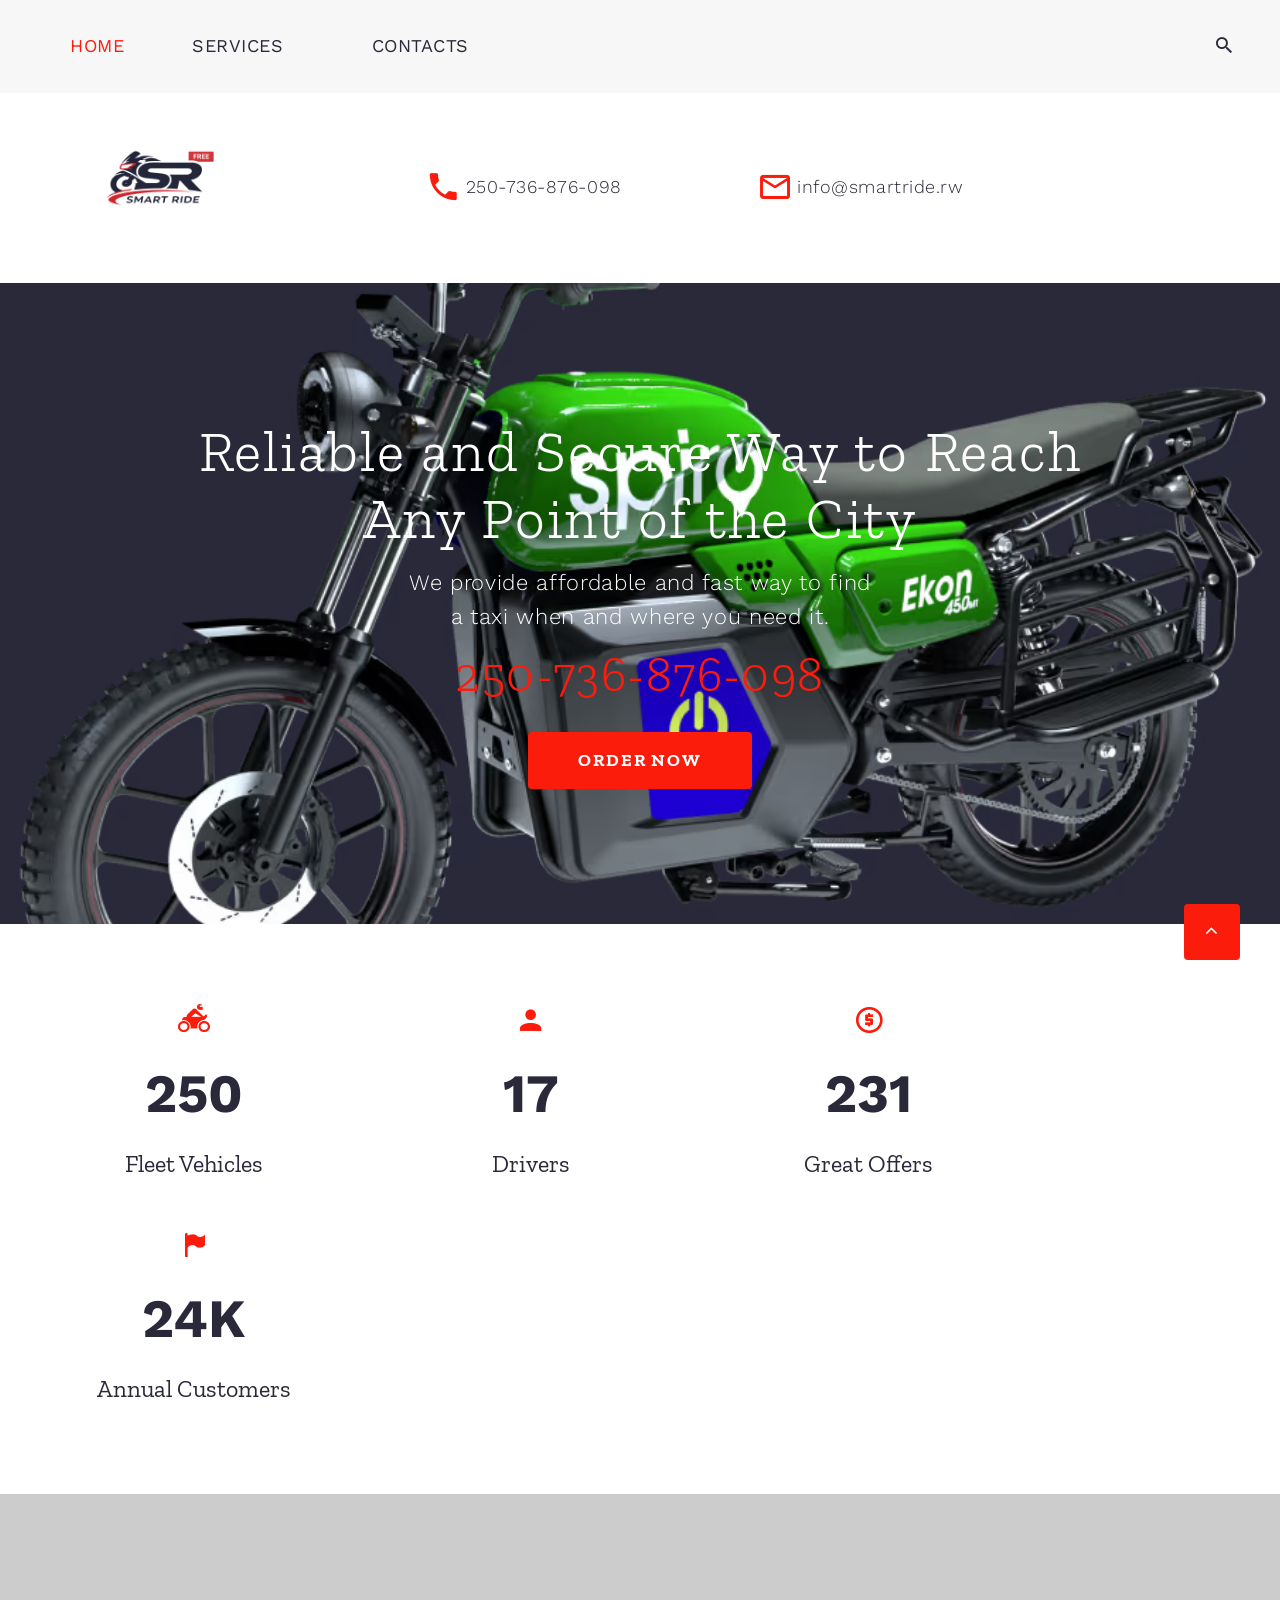
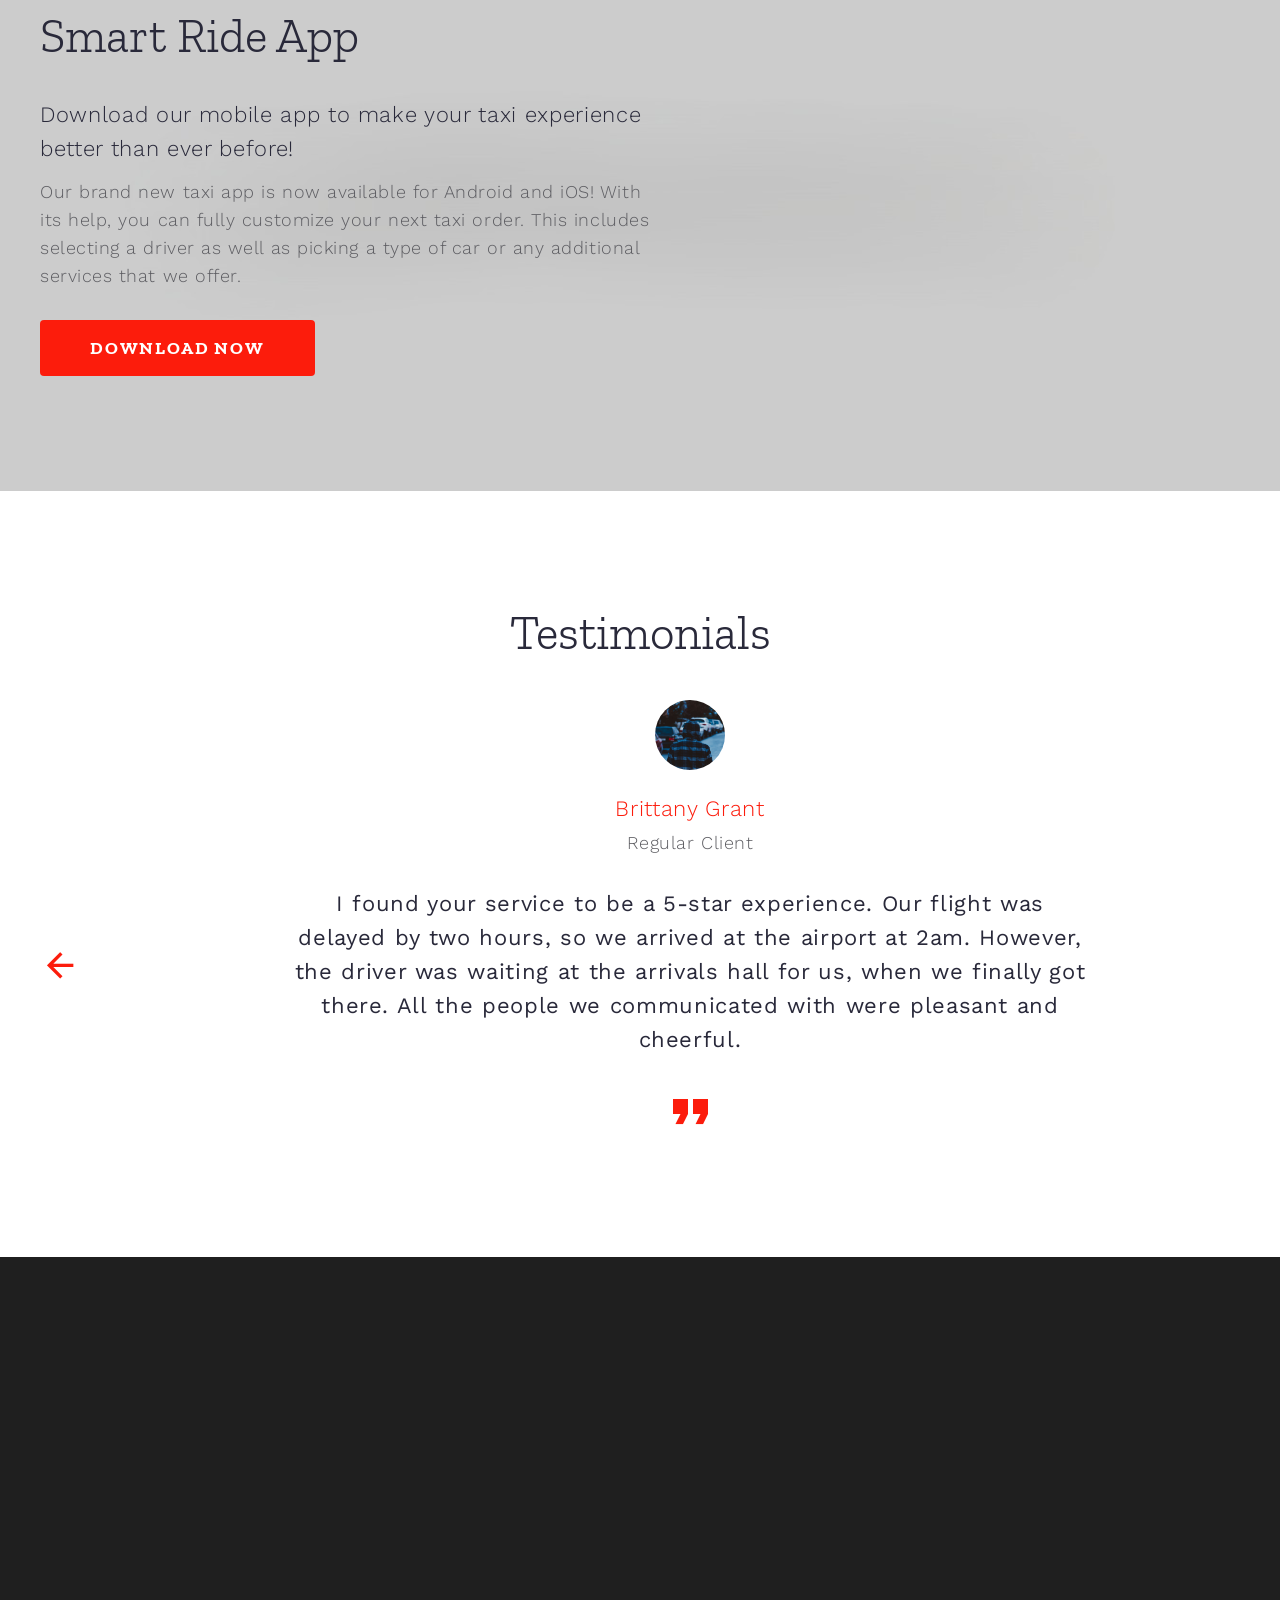
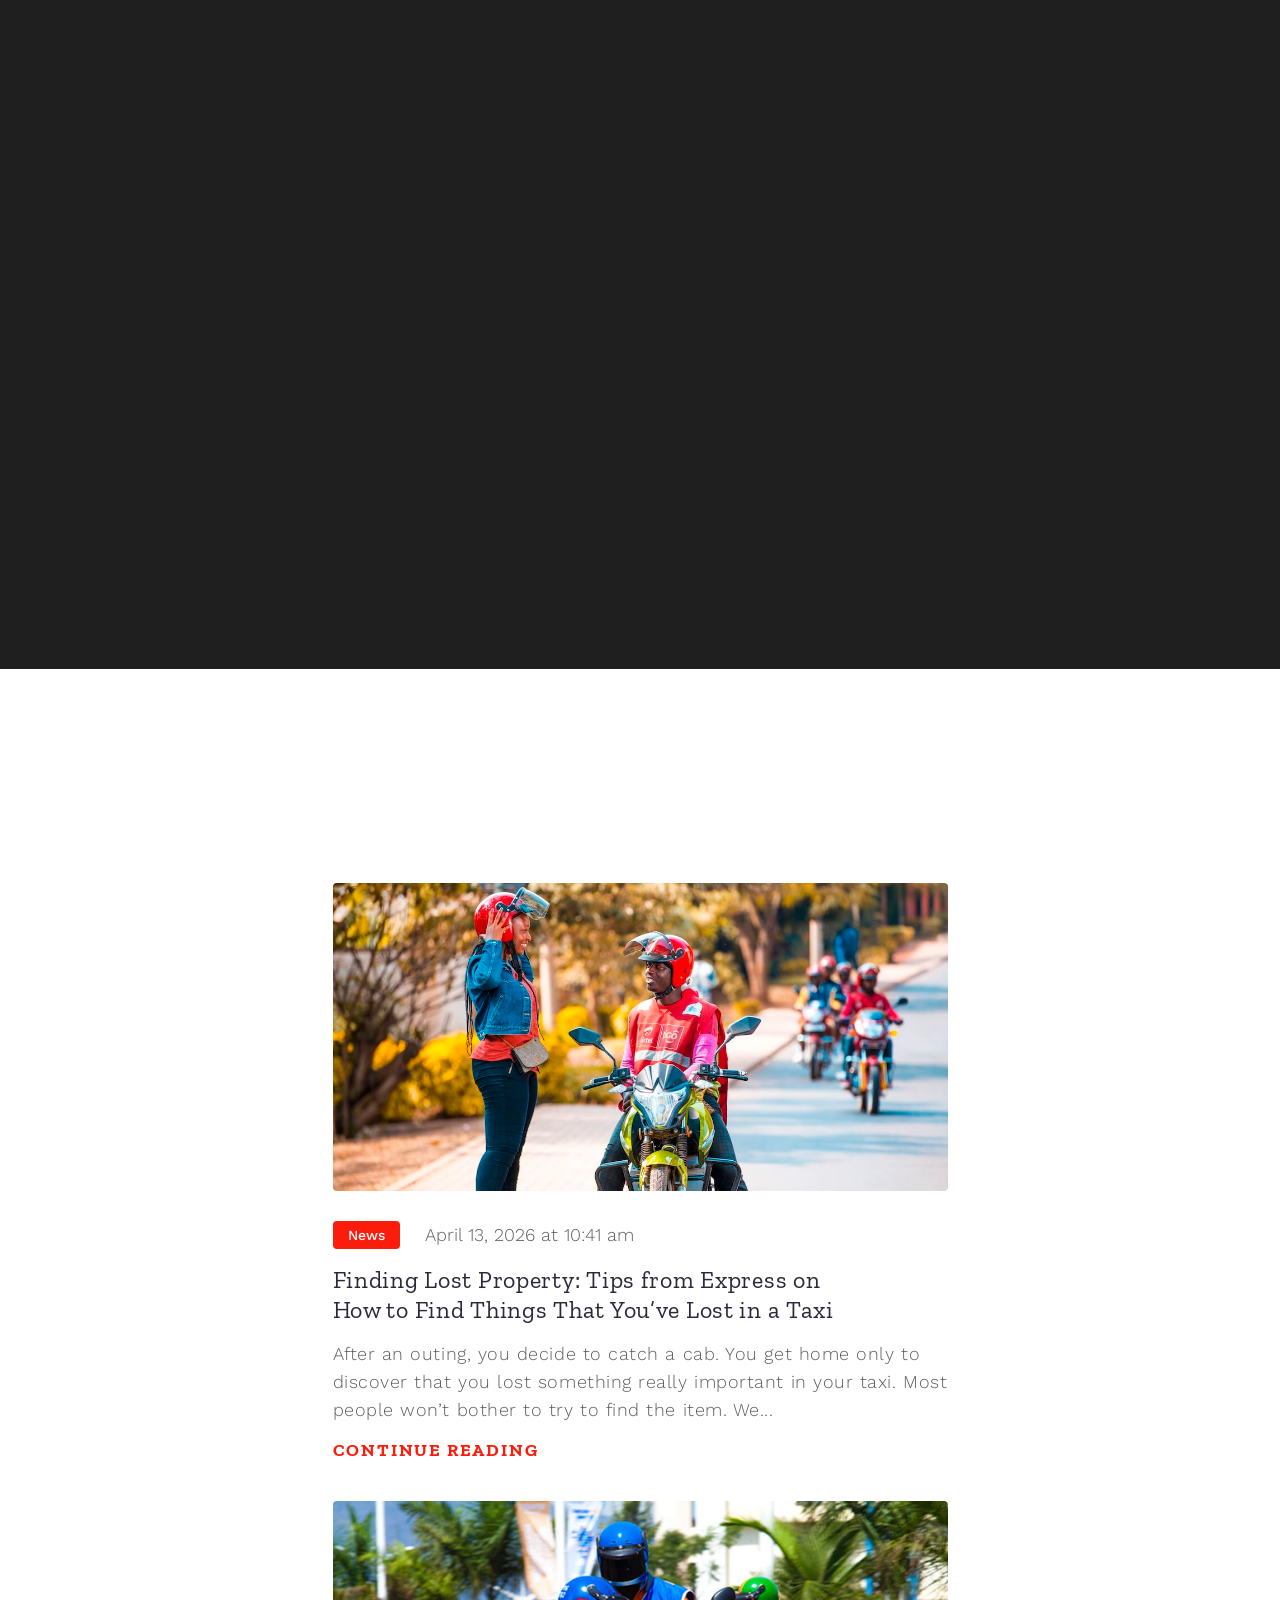
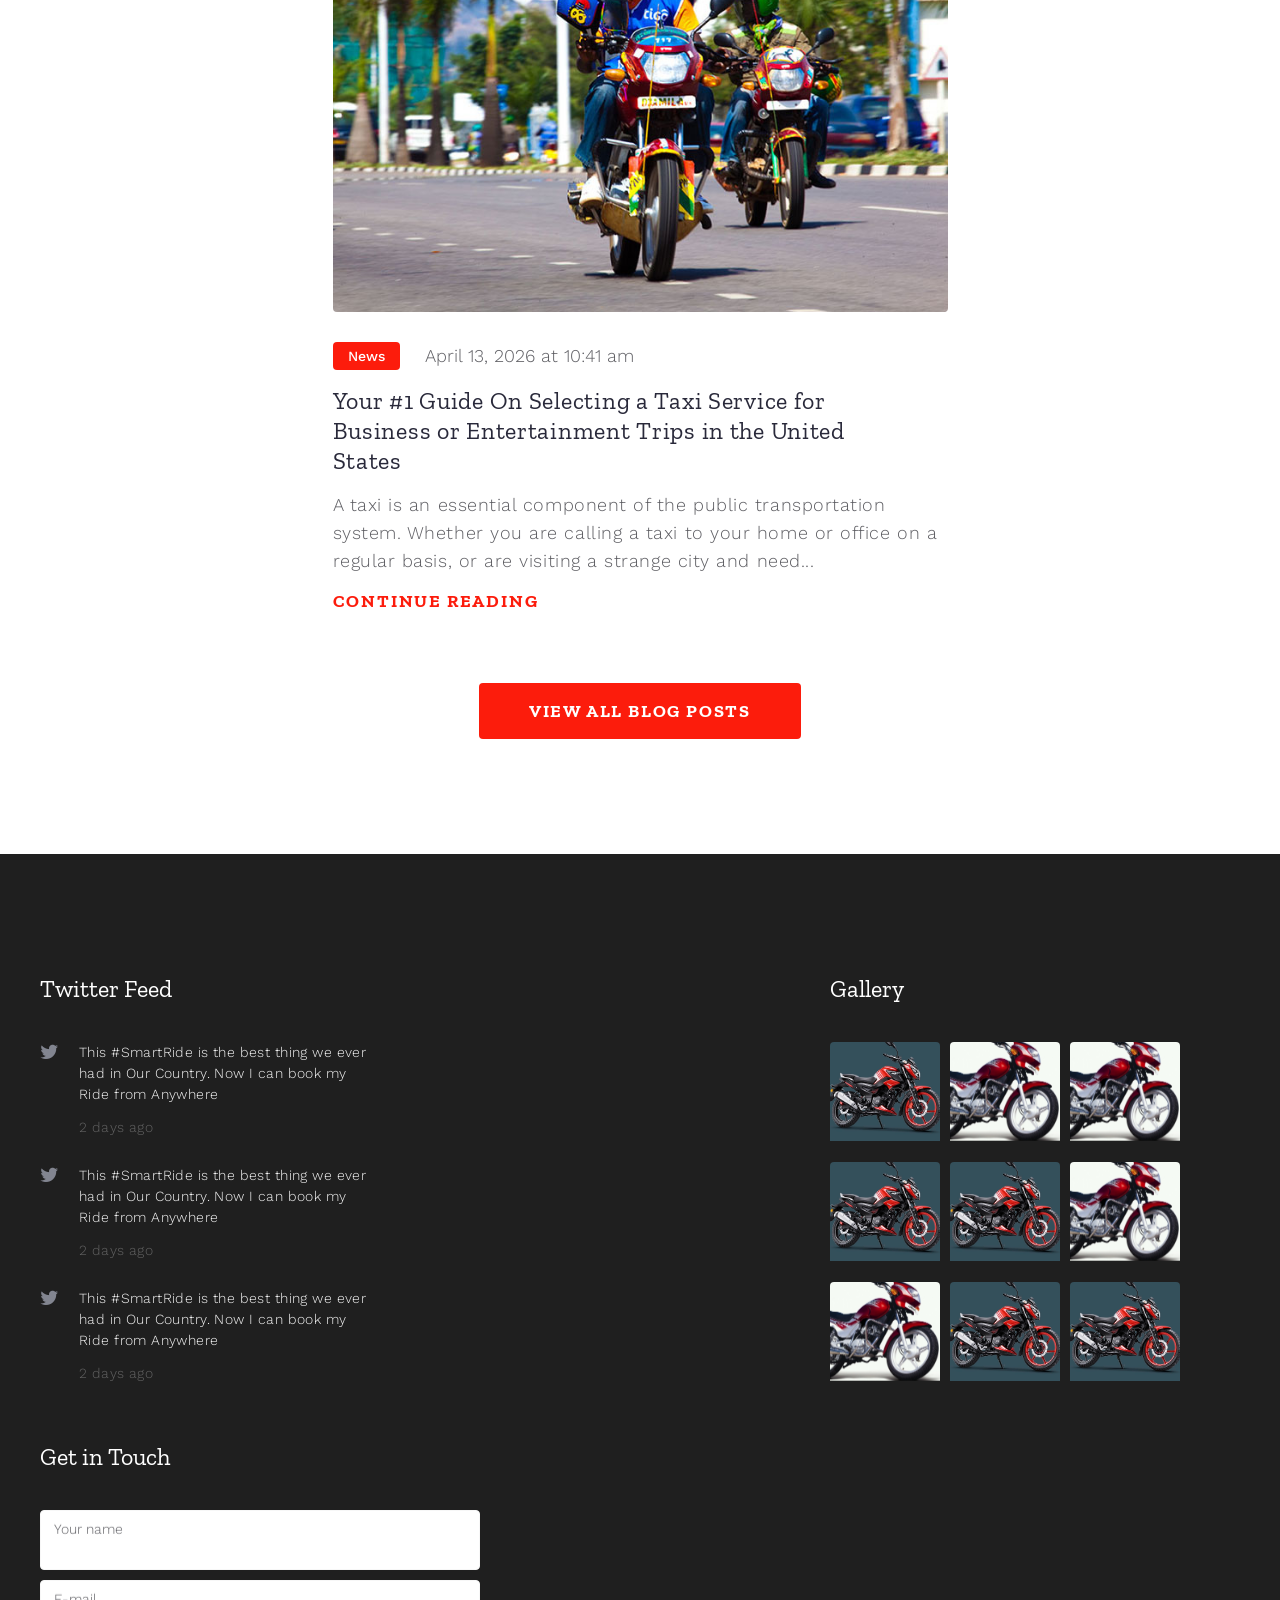
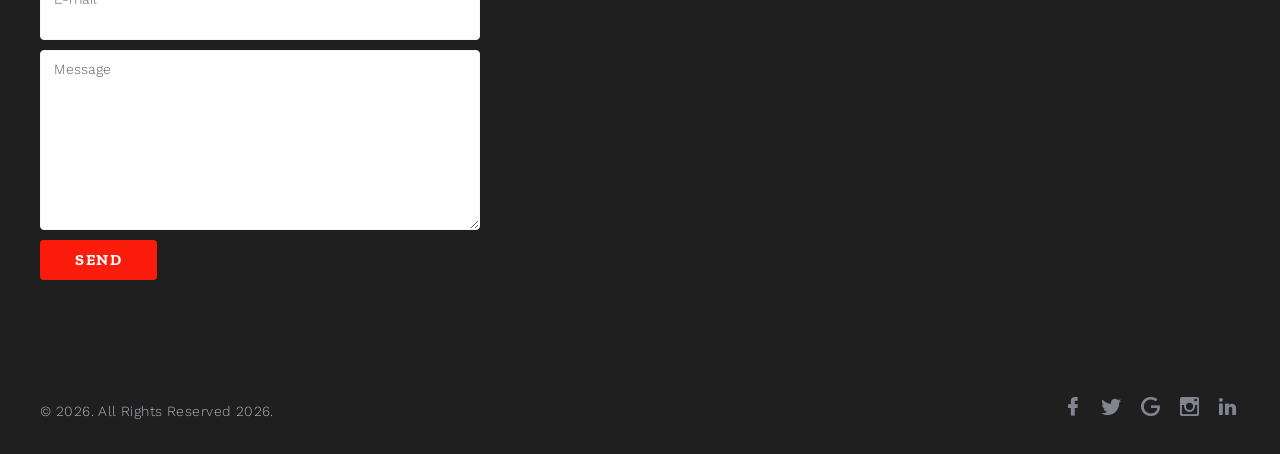
==== index.html @ 676c85a5 "Deploying smart ride" ====
<!DOCTYPE html>
<html class="wide wow-animation" lang="en">
  <head>
    <title>Taxi</title>
    <meta name="viewport" content="width=device-width height=device-height initial-scale=1.0">
    <meta charset="utf-8">
    <meta http-equiv="X-UA-Compatible" content="IE=edge">
    <link rel="icon" href="images/favicon.ico" type="image/x-icon">
    <link rel="stylesheet" type="text/css" href="//fonts.googleapis.com/css?family=Work+Sans:300,400,500,700%7CZilla+Slab:300,400,500,700,700i%7CGloria+Hallelujah">
    <link rel="stylesheet" href="css/bootstrap.css">
    <link rel="stylesheet" href="css/fonts.css">
    <link rel="stylesheet" href="css/style.css">
    <style>.ie-panel{display: none;background: #212121;padding: 10px 0;box-shadow: 3px 3px 5px 0 rgba(0,0,0,.3);clear: both;text-align:center;position: relative;z-index: 1;} html.ie-10 .ie-panel, html.lt-ie-10 .ie-panel {display: block;}</style>
  </head>
  <body>
    <div class="ie-panel"><a href="http://windows.microsoft.com/en-US/internet-explorer/"><img src="images/ie8-panel/warning_bar_0000_us.jpg" height="42" width="820" alt="You are using an outdated browser. For a faster, safer browsing experience, upgrade for free today."></a></div>
    <div class="preloader">
      <div class="preloader-logo"><a class="brand" href="index.html"><img class="brand-logo-dark" src="images/SR_logo.png" alt="" width="177" height="59"/></a>
      </div>
      <div class="preloader-body">
        <div class="cssload-container">
          <div class="cssload-speeding-wheel"></div>
        </div>
      </div>
    </div>
    <div class="page">
       
      <!-- Page Header<a class="banner banner-top" href="https://www.templatemonster.com/website-templates/monstroid2.html" target="_blank"><img src="images/monstroid_02.jpg" alt="" height="0"/></a> -->
      <!-- Page Header-->
      <header class="page-header">
        <!-- RD Navbar-->
        <div class="rd-navbar-wrap">
          <nav class="rd-navbar rd-navbar-modern" data-layout="rd-navbar-fixed" data-sm-layout="rd-navbar-fixed" data-md-layout="rd-navbar-fixed" data-md-device-layout="rd-navbar-fixed" data-lg-layout="rd-navbar-static" data-lg-device-layout="rd-navbar-fixed" data-xl-layout="rd-navbar-static" data-xl-device-layout="rd-navbar-static" data-body-class="rd-navbar-modern-linked" data-lg-stick-up-offset="46px" data-xl-stick-up-offset="46px" data-xxl-stick-up-offset="46px" data-lg-stick-up="true" data-xl-stick-up="true" data-xxl-stick-up="true">
            <div class="rd-navbar-main-outer">
              <div class="rd-navbar-main">
                <div class="rd-navbar-nav-wrap">
                  <!-- RD Navbar Nav		-->
                  <ul class="rd-navbar-nav">
                    <li class="rd-nav-item active"><a class="rd-nav-link" href="index.html">Home</a>
                    </li>
                    <li class="rd-nav-item"><a class="rd-nav-link" href="services.html">Services</a>
                    </li>
                    <li class="rd-nav-item"><a class="rd-nav-link" href="contacts.html">Contacts</a>
                    </li>
                  </ul>
                </div>
                <!-- RD Navbar Search-->
                <div class="rd-navbar-search">
                  <button class="rd-navbar-search-toggle rd-navbar-fixed-element-1" data-rd-navbar-toggle=".rd-navbar-search"><span></span></button>
                  <form class="rd-search" action="#" data-search-live="rd-search-results-live" method="GET">
                    <div class="form-wrap">
                      <label class="form-label" for="rd-navbar-search-form-input">Search</label>
                      <input class="rd-navbar-search-form-input form-input" id="rd-navbar-search-form-input" type="text" name="s" autocomplete="off"/>
                      <div class="rd-search-results-live" id="rd-search-results-live"></div>
                    </div>
                    <button class="rd-search-form-submit fa-search" type="submit"></button>
                  </form>
                </div>
              </div>
            </div>
            <div class="rd-navbar-aside-outer">
              <div class="rd-navbar-aside">
                <!-- RD Navbar Panel-->
                <div class="rd-navbar-panel">
                  <!-- RD Navbar Toggle-->
                  <button class="rd-navbar-toggle" data-rd-navbar-toggle=".rd-navbar-nav-wrap"><span></span></button>
                  <!-- RD Navbar Brand-->
                  <div class="rd-navbar-brand"><a class="brand" href="index.html"><img class="brand-logo-dark" src="images/SR_logo.png" alt="" width="177" height="59"/></a>
                  </div>
                </div>
                <div class="rd-navbar-collapse">
                  <button class="rd-navbar-collapse-toggle" data-rd-navbar-toggle=".rd-navbar-collapse-content"><span></span></button>
                  <div class="rd-navbar-collapse-content">
                    <div class="link-icon-title"><a class="link-icon-1" href="tel:#"><span class="icon mdi mdi-phone"></span><span>250-736-876-098</span></a></div>
                    <div><a class="link-icon-1" href="mailto:#"><span class="icon mdi mdi-email-outline"></span><span>info@smartride.rw</span></a></div>
                  </div>
                </div>
              </div>
            </div>
          </nav>
        </div>
      </header>
      <!-- FScreen-->
      <section class="section parallax-container section-xl bg-gray-900" data-parallax-img="images/spiro-ekon.avif">
        <div class="parallax-content">
          <div class="container">
            <div class="product-creative-main text-center">
              <p class="heading-1 product-creative-title"><a href="#">Reliable and Secure Way to Reach Any Point of the City</a></p>
              <div class="product-creative-text">
                <p class="heading-5 text-white"> We provide affordable and fast way to find a taxi when and where you need it.</p>
              </div>
              <p class="heading-2 product-creative-price text-primary"><a href="tel:#">250-736-876-098</a></p><a class="button button-lg button-primary button-raven" href="#">order now</a>
            </div>
          </div>
        </div>
      </section>
      <!-- Counters-->
      <section class="section section-md bg-default">
        <div class="container">
          <div class="row row-50">
            <div class="col-6 col-md-3 wow fadeIn">
              <!-- Counter Modern-->
              <article class="counter-modern">
                <div class="icon counter-modern-icon mdi mdi-motorbike"></div>
                <div class="counter-modern-main"><span>250</span><span></span></div>
                <h4 class="font-weight-regular counter-modern-title">Fleet Vehicles</h4>
              </article>
            </div>
            <div class="col-6 col-md-3 wow fadeIn" data-wow-delay=".2s">
              <!-- Counter Modern-->
              <article class="counter-modern">
                <div class="icon counter-modern-icon mdi mdi-account"></div>
                <div class="counter-modern-main">
                  <div class="counter">17</div>
                </div>
                <h4 class="font-weight-regular counter-modern-title">Drivers</h4>
              </article>
            </div>
            <div class="col-6 col-md-3 wow fadeIn" data-wow-delay=".2s">
              <!-- Counter Modern-->
              <article class="counter-modern">
                <div class="icon counter-modern-icon mdi mdi-coin"></div>
                <div class="counter-modern-main">
                  <div class="counter">231</div>
                </div>
                <h4 class="font-weight-regular counter-modern-title">Great Offers</h4>
              </article>
            </div>
            <div class="col-6 col-md-3 wow fadeIn" data-wow-delay=".2s">
              <!-- Counter Modern-->
              <article class="counter-modern">
                <div class="icon counter-modern-icon mdi mdi-flag-variant"></div>
                <div class="counter-modern-main">
                  <div class="counter">24</div><span>K</span>
                </div>
                <h4 class="font-weight-regular counter-modern-title">Annual Customers</h4>
              </article>
            </div>
          </div>
        </div>
      </section>
      <!-- Taxi Service App-->
      <section class="section section-lg bg-gray-100 bg-image mt3" style="background-image: url(images/bg-image-2.jpg);">
        <div class="container">
          <div class="row">
            <div class="col-sm-9 col-md-8 col-lg-7 col-xl-6">
              <h2 class="wow fadeIn">Smart Ride App</h2>
              <p class="heading-5 wow fadeIn" data-wow-delay=".2s">Download our mobile app to make your taxi experience better than ever before!</p>
              <p class="wow fadeIn" data-wow-delay=".4s">Our brand new taxi app is now available for Android and iOS! With its help, you can fully customize your next taxi order. This includes selecting a driver as well as picking a type of car or any additional services that we offer.</p><a class="button button-lg button-primary button-raven wow fadeIn" data-wow-delay=".6s" href="#">Download Now</a>
            </div>
          </div>
        </div>
      </section>
      <!-- Testimonials-->
      <section class="section section-lg bg-default text-center">
        <div class="container">
          <h2 class="wow fadeIn">Testimonials</h2>
          <!-- Owl Carousel-->
          <div class="owl-carousel owl-style-1 wow fadeIn" data-wow-delay=".2s" data-items="1" data-dots="false" data-nav="true" data-stage-padding="0" data-loop="true" data-margin="30" data-animation-in="fadeIn" data-animation-out="fadeOut" data-autoplay="true" data-mouse-drag="false">
            <blockquote class="quote-light"><img class="quote-light-avatar" src="images/amir.jpg" alt="" width="68" height="68"/>
              <p class="heading-5 quote-light-cite">Brittany Grant</p>
              <p class="quote-light-position">Regular Client</p>
              <div class="quote-light-text">
                <p class="font-weight-regular heading-5">I found your service to be a 5-star experience. Our flight was delayed by two hours, so we arrived at the airport at 2am. However, the driver was waiting at the arrivals hall for us, when we finally got there. All the people we communicated with were pleasant and cheerful.</p>
              </div>
            </blockquote>
            <blockquote class="quote-light"><img class="quote-light-avatar" src="images/tojo.jpg" alt="" width="68" height="68"/>
              <p class="heading-5 quote-light-cite">Patrick Mills</p>
              <p class="quote-light-position">Regular Client</p>
              <div class="quote-light-text">
                <p class="font-weight-regular heading-5">Everything went perfectly! Incredibly punctual, friendly drivers, and a very fast customer service that answered my questions within minutes the night before my return trip. I highly recommend booking here, and will definitely do so again in the future.</p>
              </div>
            </blockquote>
            <blockquote class="quote-light"><img class="quote-light-avatar" src="images/mah.jpg" alt="" width="68" height="68"/>
              <p class="heading-5 quote-light-cite">Paul Johnston</p>
              <p class="quote-light-position">Regular Client</p>
              <div class="quote-light-text">
                <p class="font-weight-regular heading-5">The service was excellent, thank you. My driver was waiting at Arrivals for me with a clear sign. He introduced himself, was very polite and friendly and drove me to my hotel with no delay. I will be pleased to recommend this service to my family and friends.</p>
              </div>
            </blockquote>
          </div>
        </div>
      </section>
      <!-- Our Advantages-->
      <section class="section section-lg text-center bg-gray-950">
        <div class="container">
          <h2 class="wow fadeIn">Our Advantages</h2>
          <div class="row row-30 justify-content-center">
            <div class="col-sm-6 col-lg-4 col-xl-3 wow fadeIn" data-wow-delay=".2s">
              <!-- Box Classic-->
              <article class="box-classic"><a class="icon box-classic-icon fl-bigmug-line-map87" href="#"></a><a class="box-classic-main" href="#">
                  <h4 class="box-classic-title">Local Routes</h4>
                  <p>We guarantee full taxi availability on any route in the city.</p></a></article>
            </div>
            <div class="col-sm-6 col-lg-4 col-xl-3 wow fadeIn" data-wow-delay=".3s">
              <!-- Box Classic-->
              <article class="box-classic"><a class="icon box-classic-icon fl-bigmug-line-planetary2" href="#"></a><a class="box-classic-main" href="#">
                  <h4 class="box-classic-title">Abroad Travels</h4>
                  <p>When traveling abroad, you can also benefit from using our taxi.</p></a></article>
            </div>
            <div class="col-sm-6 col-lg-4 col-xl-3 wow fadeIn" data-wow-delay=".4s">
              <!-- Box Classic-->
              <article class="box-classic"><a class="icon box-classic-icon fl-bigmug-line-portfolio23" href="#"></a><a class="box-classic-main" href="#">
                  <h4 class="box-classic-title">Business Travels</h4>
                  <p>Express offers the best taxi services to traveling businessmen.</p></a></article>
            </div>
            <div class="col-sm-6 col-lg-4 col-xl-3 wow fadeIn" data-wow-delay=".5s">
              <!-- Box Classic-->
              <article class="box-classic"><a class="icon box-classic-icon fl-bigmug-line-headphones32" href="#"></a><a class="box-classic-main" href="#">
                  <h4 class="box-classic-title">24/7 Online Support</h4>
                  <p>Our qualified staff offers professional 24/7 support to all clients.</p></a></article>
            </div>
          </div>
        </div>
      </section>
      <!-- Blog-->
      <section class="section section-lg bg-default text-center">
        <div class="container">
          <h2 class="wow fadeIn">Blog</h2>
          <div class="row row-40 justify-content-center">
            <div class="col-md-6 wow fadeIn">
              <!-- Post Classic-->
              <article class="post-classic"><a class="post-classic-media" href="#"><img class="post-classic-image" src="images/mt.jpg" alt="" width="570" height="380"/></a>
                <div class="post-classic-meta">
                  <div class="badge">News</div>
                  <time datetime="2026">April 13, 2026 at 10:41 am </time>
                </div>
                <h4 class="font-weight-regular post-classic-title"><a href="#">Finding Lost Property: Tips from Express on How to Find Things That You’ve Lost in a Taxi</a></h4>
                <p>After an outing, you decide to catch a cab. You get home only to discover that you lost something really important in your taxi. Most people won’t bother to try to find the item. We...</p><a class="button button-link button-lg" href="#">Continue Reading</a>
              </article>
            </div>
            <div class="col-md-6 wow fadeIn" data-wow-delay=".2s">
              <!-- Post Classic-->
              <article class="post-classic"><a class="post-classic-media" href="#"><img class="post-classic-image" src="images/m7.jpg" alt="" width="570" height="380"/></a>
                <div class="post-classic-meta">
                  <div class="badge">News</div>
                  <time datetime="2026">April 13, 2026 at 10:41 am </time>
                </div>
                <h4 class="font-weight-regular post-classic-title"><a href="#">Your #1 Guide On Selecting a Taxi Service for Business or Entertainment Trips in the United States</a></h4>
                <p>A taxi is an essential component of the public transportation system. Whether you are calling a taxi to your home or office on a regular basis, or are visiting a strange city and need...</p><a class="button button-link button-lg" href="#">Continue Reading</a>
              </article>
            </div>
          </div><a class="button button-lg button-primary button-raven wow fadeIn mt-40" href="#">View all Blog Posts</a>
        </div>
      </section>
      <!-- Page Footer-->
      <footer class="section footer-modern bg-gray-950">
        <div class="footer-modern-main">
          <div class="container">
            <div class="row row-50 justify-content-center justify-content-lg-between">
              <div class="col-md-6 col-lg-4">
                <h4 class="font-weight-regular footer-modern-title">Twitter Feed</h4>
                <!-- RD Twitter Feed-->
                <div class="twitter twitter-thin-group" data-twitter-username="templatemonster" data-twitter-date-hours=" hours ago" data-twitter-date-minutes=" minutes ago">
                  <article class="tweet-thin" data-twitter-type="tweet">
                    <div class="icon tweet-thin-icon fa-twitter"></div>
                    <div class="tweet-thin-main">
                      <p>This #SmartRide is the best thing we ever had in Our Country. Now I can book my Ride from Anywhere</p>
                      <p class="text-white-dark">2 days ago</p>
                    </div>
                  </article>
                  <article class="tweet-thin" data-twitter-type="tweet">
                    <div class="icon tweet-thin-icon fa-twitter"></div>
                    <div class="tweet-thin-main">
                      <div class="tweet-thin-text" data-tweet="text">
                        <p>This #SmartRide is the best thing we ever had in Our Country. Now I can book my Ride from Anywhere</p>
                        <p class="text-white-dark">2 days ago</p>
                      </div>
                    </div>
                  </article>
                  <article class="tweet-thin" data-twitter-type="tweet">
                    <div class="icon tweet-thin-icon fa-twitter"></div>
                    <div class="tweet-thin-main">
                      <div class="tweet-thin-text" data-tweet="text">
                        <p>This #SmartRide is the best thing we ever had in Our Country. Now I can book my Ride from Anywhere</p>
                        <p class="text-white-dark">2 days ago</p>
                      </div>
                    </div>
                  </article>
                </div>
              </div>
              <div class="col-md-6 col-lg-4">
                <h4 class="font-weight-regular footer-modern-title">Gallery</h4>
                <div class="grid-1" data-lightgallery="group">
                  <div class="grid-1-item"><a class="thumbnail-creative thumbnail-creative-2" href="images/footer-gallery-1-original.jpg" data-lightgallery="item">
                      <figure class="thumbnail-creative-media"><img class="thumbnail-creative-image" src="images/mt2.webp" alt="" width="100" height="100"/>
                      </figure>
                      <div class="thumbnail-creative-overlay"></div></a></div>
                  <div class="grid-1-item"><a class="thumbnail-creative thumbnail-creative-2" href="images/mt1.jpg" data-lightgallery="item">
                      <figure class="thumbnail-creative-media"><img class="thumbnail-creative-image" src="images/mt1.jpg" alt="" width="100" height="100"/>
                      </figure>
                      <div class="thumbnail-creative-overlay"></div></a></div>
                  <div class="grid-1-item"><a class="thumbnail-creative thumbnail-creative-2" href="images/mt1.jpg" data-lightgallery="item">
                      <figure class="thumbnail-creative-media"><img class="thumbnail-creative-image" src="images/mt1.jpg" alt="" width="100" height="100"/>
                      </figure>
                      <div class="thumbnail-creative-overlay"></div></a></div>
                  <div class="grid-1-item"><a class="thumbnail-creative thumbnail-creative-2" href="images/mt2.webp" data-lightgallery="item">
                      <figure class="thumbnail-creative-media"><img class="thumbnail-creative-image" src="images/mt2.webp" alt="" width="100" height="100"/>
                      </figure>
                      <div class="thumbnail-creative-overlay"></div></a></div>
                  <div class="grid-1-item"><a class="thumbnail-creative thumbnail-creative-2" href="images/mt2.webp" data-lightgallery="item">
                      <figure class="thumbnail-creative-media"><img class="thumbnail-creative-image" src="images/mt2.webp" alt="" width="100" height="100"/>
                      </figure>
                      <div class="thumbnail-creative-overlay"></div></a></div>
                  <div class="grid-1-item"><a class="thumbnail-creative thumbnail-creative-2" href="images/mt1.jpg" data-lightgallery="item">
                      <figure class="thumbnail-creative-media"><img class="thumbnail-creative-image" src="images/mt1.jpg" alt="" width="100" height="100"/>
                      </figure>
                      <div class="thumbnail-creative-overlay"></div></a></div>
                  <div class="grid-1-item"><a class="thumbnail-creative thumbnail-creative-2" href="images/mt2.webp" data-lightgallery="item">
                      <figure class="thumbnail-creative-media"><img class="thumbnail-creative-image" src="images/mt1.jpg" alt="" width="100" height="100"/>
                      </figure>
                      <div class="thumbnail-creative-overlay"></div></a></div>
                  <div class="grid-1-item"><a class="thumbnail-creative thumbnail-creative-2" href="images/mt2.webp" data-lightgallery="item">
                      <figure class="thumbnail-creative-media"><img class="thumbnail-creative-image" src="images/mt2.webp" alt="" width="100" height="100"/>
                      </figure>
                      <div class="thumbnail-creative-overlay"></div></a></div>
                  <div class="grid-1-item"><a class="thumbnail-creative thumbnail-creative-2" href="images/mt2.webp" data-lightgallery="item">
                      <figure class="thumbnail-creative-media"><img class="thumbnail-creative-image" src="images/mt2.webp" alt="" width="100" height="100"/>
                      </figure>
                      <div class="thumbnail-creative-overlay"></div></a></div>
                </div>
              </div>
              <div class="col-lg-4">
                <h4 class="font-weight-regular footer-modern-title">Get in Touch</h4>
                <!-- RD Mailform-->
                <form class="rd-form form-sm rd-mailform" data-form-output="form-output-global" data-form-type="contact" method="post" action="bat/rd-mailform.php">
                  <div class="form-wrap">
                    <input class="form-input" id="contact-form-name-3" type="text" name="name" data-constraints="@Required">
                    <label class="form-label" for="contact-form-name-3">Your name</label>
                  </div>
                  <div class="form-wrap">
                    <input class="form-input" id="contact-form-email-3" type="email" name="email" data-constraints="@Email @Required">
                    <label class="form-label" for="contact-form-email-3">E-mail</label>
                  </div>
                  <div class="form-wrap">
                    <label class="form-label" for="contact-form-message-3">Message</label>
                    <textarea class="form-input" id="contact-form-message-3" name="message" data-constraints="@Required"></textarea>
                  </div>
                  <div class="form-wrap">
                    <button class="button button-primary button-raven" type="submit">Send</button>
                  </div>
                </form>
              </div>
            </div>
          </div>
        </div>
        <div class="footer-modern-aside">
          <div class="container">
            <div class="layout-2">
              <!-- Rights-->
              <p class="rights"><span>&copy;&nbsp;</span><span class="copyright-year"></span>. All Rights Reserved 2026.</p>
              <div>
                <div class="group group-middle"><a class="link-social-2 icon mdi mdi-facebook" href="#"></a><a class="link-social-2 icon mdi mdi-twitter" href="#"></a><a class="link-social-2 icon mdi mdi-google" href="#"></a><a class="link-social-2 icon mdi mdi-instagram" href="#"></a><a class="link-social-2 icon mdi mdi-linkedin" href="#"></a></div>
              </div>
            </div>
          </div>
        </div>
      </footer>
    </div>
    <div class="snackbars" id="form-output-global"></div>
    <script src="js/core.min.js"></script>
    <script src="js/script.js"></script>
  </body>
</html>
---- css/fonts.css ----
/*
* Fonts
*//*
* Font Awesome Icons 4.7.0
*/@font-face {	font-family: 'FontAwesome';	src: url("../fonts/fontawesome-webfont.eot?v=4.7.0");	src: url("../fonts/fontawesome-webfont.eot?#iefix&v=4.7.0") format("embedded-opentype"), url("../fonts/fontawesome-webfont.woff2?v=4.7.0") format("woff2"), url("../fonts/fontawesome-webfont.woff?v=4.7.0") format("woff"), url("../fonts/fontawesome-webfont.ttf?v=4.7.0") format("truetype"), url("../fonts/fontawesome-webfont.svg?v=4.7.0#fontawesomeregular") format("svg");	font-weight: normal;	font-style: normal;}.fa {	display: inline-block;	font-family: 'FontAwesome';	font-size: inherit;	text-rendering: auto;	-webkit-font-smoothing: antialiased;	-moz-osx-font-smoothing: grayscale;}[class*='fa-']:before {	font-weight: 400;	font-family: 'FontAwesome';}/* makes the font 33% larger relative to the icon container */.fa-lg {	font-size: 1.33333333em;	line-height: 0.75em;	vertical-align: -15%;}.fa-2x {	font-size: 2em;}.fa-3x {	font-size: 3em;}.fa-4x {	font-size: 4em;}.fa-5x {	font-size: 5em;}.fa-fw {	width: 1.28571429em;	text-align: center;}.fa-ul {	padding-left: 0;	margin-left: 2.14285714em;	list-style-type: none;}.fa-ul > li {	position: relative;}.fa-li {	position: absolute;	left: -2.14285714em;	width: 2.14285714em;	top: 0.14285714em;	text-align: center;}.fa-li.fa-lg {	left: -1.85714286em;}.fa-border {	padding: .2em .25em .15em;	border: solid 0.08em #eeeeee;	border-radius: .1em;}.fa-pull-left {	float: left;}.fa-pull-right {	float: right;}.fa.fa-pull-left {	margin-right: .3em;}.fa.fa-pull-right {	margin-left: .3em;}/* Deprecated as of 4.4.0 */.pull-right {	float: right;}.pull-left {	float: left;}.fa.pull-left {	margin-right: .3em;}.fa.pull-right {	margin-left: .3em;}.fa-spin {	-webkit-animation: fa-spin 2s infinite linear;	animation: fa-spin 2s infinite linear;}.fa-pulse {	-webkit-animation: fa-spin 1s infinite steps(8);	animation: fa-spin 1s infinite steps(8);}@-webkit-keyframes fa-spin {	0% {		-webkit-transform: rotate(0deg);		transform: rotate(0deg);	}	100% {		-webkit-transform: rotate(359deg);		transform: rotate(359deg);	}}@keyframes fa-spin {	0% {		-webkit-transform: rotate(0deg);		transform: rotate(0deg);	}	100% {		-webkit-transform: rotate(359deg);		transform: rotate(359deg);	}}.fa-rotate-90 {	-ms-filter: "progid:DXImageTransform.Microsoft.BasicImage(rotation=1)";	-webkit-transform: rotate(90deg);	-ms-transform: rotate(90deg);	transform: rotate(90deg);}.fa-rotate-180 {	-ms-filter: "progid:DXImageTransform.Microsoft.BasicImage(rotation=2)";	-webkit-transform: rotate(180deg);	-ms-transform: rotate(180deg);	transform: rotate(180deg);}.fa-rotate-270 {	-ms-filter: "progid:DXImageTransform.Microsoft.BasicImage(rotation=3)";	-webkit-transform: rotate(270deg);	-ms-transform: rotate(270deg);	transform: rotate(270deg);}.fa-flip-horizontal {	-ms-filter: "progid:DXImageTransform.Microsoft.BasicImage(rotation=0, mirror=1)";	-webkit-transform: scale(-1, 1);	-ms-transform: scale(-1, 1);	transform: scale(-1, 1);}.fa-flip-vertical {	-ms-filter: "progid:DXImageTransform.Microsoft.BasicImage(rotation=2, mirror=1)";	-webkit-transform: scale(1, -1);	-ms-transform: scale(1, -1);	transform: scale(1, -1);}:root .fa-rotate-90,:root .fa-rotate-180,:root .fa-rotate-270,:root .fa-flip-horizontal,:root .fa-flip-vertical {	filter: none;}.fa-stack {	position: relative;	display: inline-block;	width: 2em;	height: 2em;	line-height: 2em;	vertical-align: middle;}.fa-stack-1x,.fa-stack-2x {	position: absolute;	left: 0;	width: 100%;	text-align: center;}.fa-stack-1x {	line-height: inherit;}.fa-stack-2x {	font-size: 2em;}.fa-inverse {	color: #ffffff;}/* Font Awesome uses the Unicode Private Use Area (PUA) to ensure screen
   readers do not read off random characters that represent icons */.fa-glass:before {	content: "\f000";}.fa-music:before {	content: "\f001";}.fa-search:before {	content: "\f002";}.fa-envelope-o:before {	content: "\f003";}.fa-heart:before {	content: "\f004";}.fa-star:before {	content: "\f005";}.fa-star-o:before {	content: "\f006";}.fa-user:before {	content: "\f007";}.fa-film:before {	content: "\f008";}.fa-th-large:before {	content: "\f009";}.fa-th:before {	content: "\f00a";}.fa-th-list:before {	content: "\f00b";}.fa-check:before {	content: "\f00c";}.fa-remove:before,.fa-close:before,.fa-times:before {	content: "\f00d";}.fa-search-plus:before {	content: "\f00e";}.fa-search-minus:before {	content: "\f010";}.fa-power-off:before {	content: "\f011";}.fa-signal:before {	content: "\f012";}.fa-gear:before,.fa-cog:before {	content: "\f013";}.fa-trash-o:before {	content: "\f014";}.fa-home:before {	content: "\f015";}.fa-file-o:before {	content: "\f016";}.fa-clock-o:before {	content: "\f017";}.fa-road:before {	content: "\f018";}.fa-download:before {	content: "\f019";}.fa-arrow-circle-o-down:before {	content: "\f01a";}.fa-arrow-circle-o-up:before {	content: "\f01b";}.fa-inbox:before {	content: "\f01c";}.fa-play-circle-o:before {	content: "\f01d";}.fa-rotate-right:before,.fa-repeat:before {	content: "\f01e";}.fa-refresh:before {	content: "\f021";}.fa-list-alt:before {	content: "\f022";}.fa-lock:before {	content: "\f023";}.fa-flag:before {	content: "\f024";}.fa-headphones:before {	content: "\f025";}.fa-volume-off:before {	content: "\f026";}.fa-volume-down:before {	content: "\f027";}.fa-volume-up:before {	content: "\f028";}.fa-qrcode:before {	content: "\f029";}.fa-barcode:before {	content: "\f02a";}.fa-tag:before {	content: "\f02b";}.fa-tags:before {	content: "\f02c";}.fa-book:before {	content: "\f02d";}.fa-bookmark:before {	content: "\f02e";}.fa-print:before {	content: "\f02f";}.fa-camera:before {	content: "\f030";}.fa-font:before {	content: "\f031";}.fa-bold:before {	content: "\f032";}.fa-italic:before {	content: "\f033";}.fa-text-height:before {	content: "\f034";}.fa-text-width:before {	content: "\f035";}.fa-align-left:before {	content: "\f036";}.fa-align-center:before {	content: "\f037";}.fa-align-right:before {	content: "\f038";}.fa-align-justify:before {	content: "\f039";}.fa-list:before {	content: "\f03a";}.fa-dedent:before,.fa-outdent:before {	content: "\f03b";}.fa-indent:before {	content: "\f03c";}.fa-video-camera:before {	content: "\f03d";}.fa-photo:before,.fa-image:before,.fa-picture-o:before {	content: "\f03e";}.fa-pencil:before {	content: "\f040";}.fa-map-marker:before {	content: "\f041";}.fa-adjust:before {	content: "\f042";}.fa-tint:before {	content: "\f043";}.fa-edit:before,.fa-pencil-square-o:before {	content: "\f044";}.fa-share-square-o:before {	content: "\f045";}.fa-check-square-o:before {	content: "\f046";}.fa-arrows:before {	content: "\f047";}.fa-step-backward:before {	content: "\f048";}.fa-fast-backward:before {	content: "\f049";}.fa-backward:before {	content: "\f04a";}.fa-play:before {	content: "\f04b";}.fa-pause:before {	content: "\f04c";}.fa-stop:before {	content: "\f04d";}.fa-forward:before {	content: "\f04e";}.fa-fast-forward:before {	content: "\f050";}.fa-step-forward:before {	content: "\f051";}.fa-eject:before {	content: "\f052";}.fa-chevron-left:before {	content: "\f053";}.fa-chevron-right:before {	content: "\f054";}.fa-plus-circle:before {	content: "\f055";}.fa-minus-circle:before {	content: "\f056";}.fa-times-circle:before {	content: "\f057";}.fa-check-circle:before {	content: "\f058";}.fa-question-circle:before {	content: "\f059";}.fa-info-circle:before {	content: "\f05a";}.fa-crosshairs:before {	content: "\f05b";}.fa-times-circle-o:before {	content: "\f05c";}.fa-check-circle-o:before {	content: "\f05d";}.fa-ban:before {	content: "\f05e";}.fa-arrow-left:before {	content: "\f060";}.fa-arrow-right:before {	content: "\f061";}.fa-arrow-up:before {	content: "\f062";}.fa-arrow-down:before {	content: "\f063";}.fa-mail-forward:before,.fa-share:before {	content: "\f064";}.fa-expand:before {	content: "\f065";}.fa-compress:before {	content: "\f066";}.fa-plus:before {	content: "\f067";}.fa-minus:before {	content: "\f068";}.fa-asterisk:before {	content: "\f069";}.fa-exclamation-circle:before {	content: "\f06a";}.fa-gift:before {	content: "\f06b";}.fa-leaf:before {	content: "\f06c";}.fa-fire:before {	content: "\f06d";}.fa-eye:before {	content: "\f06e";}.fa-eye-slash:before {	content: "\f070";}.fa-warning:before,.fa-exclamation-triangle:before {	content: "\f071";}.fa-plane:before {	content: "\f072";}.fa-calendar:before {	content: "\f073";}.fa-random:before {	content: "\f074";}.fa-comment:before {	content: "\f075";}.fa-magnet:before {	content: "\f076";}.fa-chevron-up:before {	content: "\f077";}.fa-chevron-down:before {	content: "\f078";}.fa-retweet:before {	content: "\f079";}.fa-shopping-cart:before {	content: "\f07a";}.fa-folder:before {	content: "\f07b";}.fa-folder-open:before {	content: "\f07c";}.fa-arrows-v:before {	content: "\f07d";}.fa-arrows-h:before {	content: "\f07e";}.fa-bar-chart-o:before,.fa-bar-chart:before {	content: "\f080";}.fa-twitter-square:before {	content: "\f081";}.fa-facebook-square:before {	content: "\f082";}.fa-camera-retro:before {	content: "\f083";}.fa-key:before {	content: "\f084";}.fa-gears:before,.fa-cogs:before {	content: "\f085";}.fa-comments:before {	content: "\f086";}.fa-thumbs-o-up:before {	content: "\f087";}.fa-thumbs-o-down:before {	content: "\f088";}.fa-star-half:before {	content: "\f089";}.fa-heart-o:before {	content: "\f08a";}.fa-sign-out:before {	content: "\f08b";}.fa-linkedin-square:before {	content: "\f08c";}.fa-thumb-tack:before {	content: "\f08d";}.fa-external-link:before {	content: "\f08e";}.fa-sign-in:before {	content: "\f090";}.fa-trophy:before {	content: "\f091";}.fa-github-square:before {	content: "\f092";}.fa-upload:before {	content: "\f093";}.fa-lemon-o:before {	content: "\f094";}.fa-phone:before {	content: "\f095";}.fa-square-o:before {	content: "\f096";}.fa-bookmark-o:before {	content: "\f097";}.fa-phone-square:before {	content: "\f098";}.fa-twitter:before {	content: "\f099";}.fa-facebook-f:before,.fa-facebook:before {	content: "\f09a";}.fa-github:before {	content: "\f09b";}.fa-unlock:before {	content: "\f09c";}.fa-credit-card:before {	content: "\f09d";}.fa-feed:before,.fa-rss:before {	content: "\f09e";}.fa-hdd-o:before {	content: "\f0a0";}.fa-bullhorn:before {	content: "\f0a1";}.fa-bell:before {	content: "\f0f3";}.fa-certificate:before {	content: "\f0a3";}.fa-hand-o-right:before {	content: "\f0a4";}.fa-hand-o-left:before {	content: "\f0a5";}.fa-hand-o-up:before {	content: "\f0a6";}.fa-hand-o-down:before {	content: "\f0a7";}.fa-arrow-circle-left:before {	content: "\f0a8";}.fa-arrow-circle-right:before {	content: "\f0a9";}.fa-arrow-circle-up:before {	content: "\f0aa";}.fa-arrow-circle-down:before {	content: "\f0ab";}.fa-globe:before {	content: "\f0ac";}.fa-wrench:before {	content: "\f0ad";}.fa-tasks:before {	content: "\f0ae";}.fa-filter:before {	content: "\f0b0";}.fa-briefcase:before {	content: "\f0b1";}.fa-arrows-alt:before {	content: "\f0b2";}.fa-group:before,.fa-users:before {	content: "\f0c0";}.fa-chain:before,.fa-link:before {	content: "\f0c1";}.fa-cloud:before {	content: "\f0c2";}.fa-flask:before {	content: "\f0c3";}.fa-cut:before,.fa-scissors:before {	content: "\f0c4";}.fa-copy:before,.fa-files-o:before {	content: "\f0c5";}.fa-paperclip:before {	content: "\f0c6";}.fa-save:before,.fa-floppy-o:before {	content: "\f0c7";}.fa-square:before {	content: "\f0c8";}.fa-navicon:before,.fa-reorder:before,.fa-bars:before {	content: "\f0c9";}.fa-list-ul:before {	content: "\f0ca";}.fa-list-ol:before {	content: "\f0cb";}.fa-strikethrough:before {	content: "\f0cc";}.fa-underline:before {	content: "\f0cd";}.fa-table:before {	content: "\f0ce";}.fa-magic:before {	content: "\f0d0";}.fa-truck:before {	content: "\f0d1";}.fa-pinterest:before {	content: "\f0d2";}.fa-pinterest-square:before {	content: "\f0d3";}.fa-google-plus-square:before {	content: "\f0d4";}.fa-google-plus:before {	content: "\f0d5";}.fa-money:before {	content: "\f0d6";}.fa-caret-down:before {	content: "\f0d7";}.fa-caret-up:before {	content: "\f0d8";}.fa-caret-left:before {	content: "\f0d9";}.fa-caret-right:before {	content: "\f0da";}.fa-columns:before {	content: "\f0db";}.fa-unsorted:before,.fa-sort:before {	content: "\f0dc";}.fa-sort-down:before,.fa-sort-desc:before {	content: "\f0dd";}.fa-sort-up:before,.fa-sort-asc:before {	content: "\f0de";}.fa-envelope:before {	content: "\f0e0";}.fa-linkedin:before {	content: "\f0e1";}.fa-rotate-left:before,.fa-undo:before {	content: "\f0e2";}.fa-legal:before,.fa-gavel:before {	content: "\f0e3";}.fa-dashboard:before,.fa-tachometer:before {	content: "\f0e4";}.fa-comment-o:before {	content: "\f0e5";}.fa-comments-o:before {	content: "\f0e6";}.fa-flash:before,.fa-bolt:before {	content: "\f0e7";}.fa-sitemap:before {	content: "\f0e8";}.fa-umbrella:before {	content: "\f0e9";}.fa-paste:before,.fa-clipboard:before {	content: "\f0ea";}.fa-lightbulb-o:before {	content: "\f0eb";}.fa-exchange:before {	content: "\f0ec";}.fa-cloud-download:before {	content: "\f0ed";}.fa-cloud-upload:before {	content: "\f0ee";}.fa-user-md:before {	content: "\f0f0";}.fa-stethoscope:before {	content: "\f0f1";}.fa-suitcase:before {	content: "\f0f2";}.fa-bell-o:before {	content: "\f0a2";}.fa-coffee:before {	content: "\f0f4";}.fa-cutlery:before {	content: "\f0f5";}.fa-file-text-o:before {	content: "\f0f6";}.fa-building-o:before {	content: "\f0f7";}.fa-hospital-o:before {	content: "\f0f8";}.fa-ambulance:before {	content: "\f0f9";}.fa-medkit:before {	content: "\f0fa";}.fa-fighter-jet:before {	content: "\f0fb";}.fa-beer:before {	content: "\f0fc";}.fa-h-square:before {	content: "\f0fd";}.fa-plus-square:before {	content: "\f0fe";}.fa-angle-double-left:before {	content: "\f100";}.fa-angle-double-right:before {	content: "\f101";}.fa-angle-double-up:before {	content: "\f102";}.fa-angle-double-down:before {	content: "\f103";}.fa-angle-left:before {	content: "\f104";}.fa-angle-right:before {	content: "\f105";}.fa-angle-up:before {	content: "\f106";}.fa-angle-down:before {	content: "\f107";}.fa-desktop:before {	content: "\f108";}.fa-laptop:before {	content: "\f109";}.fa-tablet:before {	content: "\f10a";}.fa-mobile-phone:before,.fa-mobile:before {	content: "\f10b";}.fa-circle-o:before {	content: "\f10c";}.fa-quote-left:before {	content: "\f10d";}.fa-quote-right:before {	content: "\f10e";}.fa-spinner:before {	content: "\f110";}.fa-circle:before {	content: "\f111";}.fa-mail-reply:before,.fa-reply:before {	content: "\f112";}.fa-github-alt:before {	content: "\f113";}.fa-folder-o:before {	content: "\f114";}.fa-folder-open-o:before {	content: "\f115";}.fa-smile-o:before {	content: "\f118";}.fa-frown-o:before {	content: "\f119";}.fa-meh-o:before {	content: "\f11a";}.fa-gamepad:before {	content: "\f11b";}.fa-keyboard-o:before {	content: "\f11c";}.fa-flag-o:before {	content: "\f11d";}.fa-flag-checkered:before {	content: "\f11e";}.fa-terminal:before {	content: "\f120";}.fa-code:before {	content: "\f121";}.fa-mail-reply-all:before,.fa-reply-all:before {	content: "\f122";}.fa-star-half-empty:before,.fa-star-half-full:before,.fa-star-half-o:before {	content: "\f123";}.fa-location-arrow:before {	content: "\f124";}.fa-crop:before {	content: "\f125";}.fa-code-fork:before {	content: "\f126";}.fa-unlink:before,.fa-chain-broken:before {	content: "\f127";}.fa-question:before {	content: "\f128";}.fa-info:before {	content: "\f129";}.fa-exclamation:before {	content: "\f12a";}.fa-superscript:before {	content: "\f12b";}.fa-subscript:before {	content: "\f12c";}.fa-eraser:before {	content: "\f12d";}.fa-puzzle-piece:before {	content: "\f12e";}.fa-microphone:before {	content: "\f130";}.fa-microphone-slash:before {	content: "\f131";}.fa-shield:before {	content: "\f132";}.fa-calendar-o:before {	content: "\f133";}.fa-fire-extinguisher:before {	content: "\f134";}.fa-rocket:before {	content: "\f135";}.fa-maxcdn:before {	content: "\f136";}.fa-chevron-circle-left:before {	content: "\f137";}.fa-chevron-circle-right:before {	content: "\f138";}.fa-chevron-circle-up:before {	content: "\f139";}.fa-chevron-circle-down:before {	content: "\f13a";}.fa-html5:before {	content: "\f13b";}.fa-css3:before {	content: "\f13c";}.fa-anchor:before {	content: "\f13d";}.fa-unlock-alt:before {	content: "\f13e";}.fa-bullseye:before {	content: "\f140";}.fa-ellipsis-h:before {	content: "\f141";}.fa-ellipsis-v:before {	content: "\f142";}.fa-rss-square:before {	content: "\f143";}.fa-play-circle:before {	content: "\f144";}.fa-ticket:before {	content: "\f145";}.fa-minus-square:before {	content: "\f146";}.fa-minus-square-o:before {	content: "\f147";}.fa-level-up:before {	content: "\f148";}.fa-level-down:before {	content: "\f149";}.fa-check-square:before {	content: "\f14a";}.fa-pencil-square:before {	content: "\f14b";}.fa-external-link-square:before {	content: "\f14c";}.fa-share-square:before {	content: "\f14d";}.fa-compass:before {	content: "\f14e";}.fa-toggle-down:before,.fa-caret-square-o-down:before {	content: "\f150";}.fa-toggle-up:before,.fa-caret-square-o-up:before {	content: "\f151";}.fa-toggle-right:before,.fa-caret-square-o-right:before {	content: "\f152";}.fa-euro:before,.fa-eur:before {	content: "\f153";}.fa-gbp:before {	content: "\f154";}.fa-dollar:before,.fa-usd:before {	content: "\f155";}.fa-rupee:before,.fa-inr:before {	content: "\f156";}.fa-cny:before,.fa-rmb:before,.fa-yen:before,.fa-jpy:before {	content: "\f157";}.fa-ruble:before,.fa-rouble:before,.fa-rub:before {	content: "\f158";}.fa-won:before,.fa-krw:before {	content: "\f159";}.fa-bitcoin:before,.fa-btc:before {	content: "\f15a";}.fa-file:before {	content: "\f15b";}.fa-file-text:before {	content: "\f15c";}.fa-sort-alpha-asc:before {	content: "\f15d";}.fa-sort-alpha-desc:before {	content: "\f15e";}.fa-sort-amount-asc:before {	content: "\f160";}.fa-sort-amount-desc:before {	content: "\f161";}.fa-sort-numeric-asc:before {	content: "\f162";}.fa-sort-numeric-desc:before {	content: "\f163";}.fa-thumbs-up:before {	content: "\f164";}.fa-thumbs-down:before {	content: "\f165";}.fa-youtube-square:before {	content: "\f166";}.fa-youtube:before {	content: "\f167";}.fa-xing:before {	content: "\f168";}.fa-xing-square:before {	content: "\f169";}.fa-youtube-play:before {	content: "\f16a";}.fa-dropbox:before {	content: "\f16b";}.fa-stack-overflow:before {	content: "\f16c";}.fa-instagram:before {	content: "\f16d";}.fa-flickr:before {	content: "\f16e";}.fa-adn:before {	content: "\f170";}.fa-bitbucket:before {	content: "\f171";}.fa-bitbucket-square:before {	content: "\f172";}.fa-tumblr:before {	content: "\f173";}.fa-tumblr-square:before {	content: "\f174";}.fa-long-arrow-down:before {	content: "\f175";}.fa-long-arrow-up:before {	content: "\f176";}.fa-long-arrow-left:before {	content: "\f177";}.fa-long-arrow-right:before {	content: "\f178";}.fa-apple:before {	content: "\f179";}.fa-windows:before {	content: "\f17a";}.fa-android:before {	content: "\f17b";}.fa-linux:before {	content: "\f17c";}.fa-dribbble:before {	content: "\f17d";}.fa-skype:before {	content: "\f17e";}.fa-foursquare:before {	content: "\f180";}.fa-trello:before {	content: "\f181";}.fa-female:before {	content: "\f182";}.fa-male:before {	content: "\f183";}.fa-gittip:before,.fa-gratipay:before {	content: "\f184";}.fa-sun-o:before {	content: "\f185";}.fa-moon-o:before {	content: "\f186";}.fa-archive:before {	content: "\f187";}.fa-bug:before {	content: "\f188";}.fa-vk:before {	content: "\f189";}.fa-weibo:before {	content: "\f18a";}.fa-renren:before {	content: "\f18b";}.fa-pagelines:before {	content: "\f18c";}.fa-stack-exchange:before {	content: "\f18d";}.fa-arrow-circle-o-right:before {	content: "\f18e";}.fa-arrow-circle-o-left:before {	content: "\f190";}.fa-toggle-left:before,.fa-caret-square-o-left:before {	content: "\f191";}.fa-dot-circle-o:before {	content: "\f192";}.fa-wheelchair:before {	content: "\f193";}.fa-vimeo-square:before {	content: "\f194";}.fa-turkish-lira:before,.fa-try:before {	content: "\f195";}.fa-plus-square-o:before {	content: "\f196";}.fa-space-shuttle:before {	content: "\f197";}.fa-slack:before {	content: "\f198";}.fa-envelope-square:before {	content: "\f199";}.fa-wordpress:before {	content: "\f19a";}.fa-openid:before {	content: "\f19b";}.fa-institution:before,.fa-bank:before,.fa-university:before {	content: "\f19c";}.fa-mortar-board:before,.fa-graduation-cap:before {	content: "\f19d";}.fa-yahoo:before {	content: "\f19e";}.fa-google:before {	content: "\f1a0";}.fa-reddit:before {	content: "\f1a1";}.fa-reddit-square:before {	content: "\f1a2";}.fa-stumbleupon-circle:before {	content: "\f1a3";}.fa-stumbleupon:before {	content: "\f1a4";}.fa-delicious:before {	content: "\f1a5";}.fa-digg:before {	content: "\f1a6";}.fa-pied-piper-pp:before {	content: "\f1a7";}.fa-pied-piper-alt:before {	content: "\f1a8";}.fa-drupal:before {	content: "\f1a9";}.fa-joomla:before {	content: "\f1aa";}.fa-language:before {	content: "\f1ab";}.fa-fax:before {	content: "\f1ac";}.fa-building:before {	content: "\f1ad";}.fa-child:before {	content: "\f1ae";}.fa-paw:before {	content: "\f1b0";}.fa-spoon:before {	content: "\f1b1";}.fa-cube:before {	content: "\f1b2";}.fa-cubes:before {	content: "\f1b3";}.fa-behance:before {	content: "\f1b4";}.fa-behance-square:before {	content: "\f1b5";}.fa-steam:before {	content: "\f1b6";}.fa-steam-square:before {	content: "\f1b7";}.fa-recycle:before {	content: "\f1b8";}.fa-automobile:before,.fa-car:before {	content: "\f1b9";}.fa-cab:before,.fa-taxi:before {	content: "\f1ba";}.fa-tree:before {	content: "\f1bb";}.fa-spotify:before {	content: "\f1bc";}.fa-deviantart:before {	content: "\f1bd";}.fa-soundcloud:before {	content: "\f1be";}.fa-database:before {	content: "\f1c0";}.fa-file-pdf-o:before {	content: "\f1c1";}.fa-file-word-o:before {	content: "\f1c2";}.fa-file-excel-o:before {	content: "\f1c3";}.fa-file-powerpoint-o:before {	content: "\f1c4";}.fa-file-photo-o:before,.fa-file-picture-o:before,.fa-file-image-o:before {	content: "\f1c5";}.fa-file-zip-o:before,.fa-file-archive-o:before {	content: "\f1c6";}.fa-file-sound-o:before,.fa-file-audio-o:before {	content: "\f1c7";}.fa-file-movie-o:before,.fa-file-video-o:before {	content: "\f1c8";}.fa-file-code-o:before {	content: "\f1c9";}.fa-vine:before {	content: "\f1ca";}.fa-codepen:before {	content: "\f1cb";}.fa-jsfiddle:before {	content: "\f1cc";}.fa-life-bouy:before,.fa-life-buoy:before,.fa-life-saver:before,.fa-support:before,.fa-life-ring:before {	content: "\f1cd";}.fa-circle-o-notch:before {	content: "\f1ce";}.fa-ra:before,.fa-resistance:before,.fa-rebel:before {	content: "\f1d0";}.fa-ge:before,.fa-empire:before {	content: "\f1d1";}.fa-git-square:before {	content: "\f1d2";}.fa-git:before {	content: "\f1d3";}.fa-y-combinator-square:before,.fa-yc-square:before,.fa-hacker-news:before {	content: "\f1d4";}.fa-tencent-weibo:before {	content: "\f1d5";}.fa-qq:before {	content: "\f1d6";}.fa-wechat:before,.fa-weixin:before {	content: "\f1d7";}.fa-send:before,.fa-paper-plane:before {	content: "\f1d8";}.fa-send-o:before,.fa-paper-plane-o:before {	content: "\f1d9";}.fa-history:before {	content: "\f1da";}.fa-circle-thin:before {	content: "\f1db";}.fa-header:before {	content: "\f1dc";}.fa-paragraph:before {	content: "\f1dd";}.fa-sliders:before {	content: "\f1de";}.fa-share-alt:before {	content: "\f1e0";}.fa-share-alt-square:before {	content: "\f1e1";}.fa-bomb:before {	content: "\f1e2";}.fa-soccer-ball-o:before,.fa-futbol-o:before {	content: "\f1e3";}.fa-tty:before {	content: "\f1e4";}.fa-binoculars:before {	content: "\f1e5";}.fa-plug:before {	content: "\f1e6";}.fa-slideshare:before {	content: "\f1e7";}.fa-twitch:before {	content: "\f1e8";}.fa-yelp:before {	content: "\f1e9";}.fa-newspaper-o:before {	content: "\f1ea";}.fa-wifi:before {	content: "\f1eb";}.fa-calculator:before {	content: "\f1ec";}.fa-paypal:before {	content: "\f1ed";}.fa-google-wallet:before {	content: "\f1ee";}.fa-cc-visa:before {	content: "\f1f0";}.fa-cc-mastercard:before {	content: "\f1f1";}.fa-cc-discover:before {	content: "\f1f2";}.fa-cc-amex:before {	content: "\f1f3";}.fa-cc-paypal:before {	content: "\f1f4";}.fa-cc-stripe:before {	content: "\f1f5";}.fa-bell-slash:before {	content: "\f1f6";}.fa-bell-slash-o:before {	content: "\f1f7";}.fa-trash:before {	content: "\f1f8";}.fa-copyright:before {	content: "\f1f9";}.fa-at:before {	content: "\f1fa";}.fa-eyedropper:before {	content: "\f1fb";}.fa-paint-brush:before {	content: "\f1fc";}.fa-birthday-cake:before {	content: "\f1fd";}.fa-area-chart:before {	content: "\f1fe";}.fa-pie-chart:before {	content: "\f200";}.fa-line-chart:before {	content: "\f201";}.fa-lastfm:before {	content: "\f202";}.fa-lastfm-square:before {	content: "\f203";}.fa-toggle-off:before {	content: "\f204";}.fa-toggle-on:before {	content: "\f205";}.fa-bicycle:before {	content: "\f206";}.fa-bus:before {	content: "\f207";}.fa-ioxhost:before {	content: "\f208";}.fa-angellist:before {	content: "\f209";}.fa-cc:before {	content: "\f20a";}.fa-shekel:before,.fa-sheqel:before,.fa-ils:before {	content: "\f20b";}.fa-meanpath:before {	content: "\f20c";}.fa-buysellads:before {	content: "\f20d";}.fa-connectdevelop:before {	content: "\f20e";}.fa-dashcube:before {	content: "\f210";}.fa-forumbee:before {	content: "\f211";}.fa-leanpub:before {	content: "\f212";}.fa-sellsy:before {	content: "\f213";}.fa-shirtsinbulk:before {	content: "\f214";}.fa-simplybuilt:before {	content: "\f215";}.fa-skyatlas:before {	content: "\f216";}.fa-cart-plus:before {	content: "\f217";}.fa-cart-arrow-down:before {	content: "\f218";}.fa-diamond:before {	content: "\f219";}.fa-ship:before {	content: "\f21a";}.fa-user-secret:before {	content: "\f21b";}.fa-motorcycle:before {	content: "\f21c";}.fa-street-view:before {	content: "\f21d";}.fa-heartbeat:before {	content: "\f21e";}.fa-venus:before {	content: "\f221";}.fa-mars:before {	content: "\f222";}.fa-mercury:before {	content: "\f223";}.fa-intersex:before,.fa-transgender:before {	content: "\f224";}.fa-transgender-alt:before {	content: "\f225";}.fa-venus-double:before {	content: "\f226";}.fa-mars-double:before {	content: "\f227";}.fa-venus-mars:before {	content: "\f228";}.fa-mars-stroke:before {	content: "\f229";}.fa-mars-stroke-v:before {	content: "\f22a";}.fa-mars-stroke-h:before {	content: "\f22b";}.fa-neuter:before {	content: "\f22c";}.fa-genderless:before {	content: "\f22d";}.fa-facebook-official:before {	content: "\f230";}.fa-pinterest-p:before {	content: "\f231";}.fa-whatsapp:before {	content: "\f232";}.fa-server:before {	content: "\f233";}.fa-user-plus:before {	content: "\f234";}.fa-user-times:before {	content: "\f235";}.fa-hotel:before,.fa-bed:before {	content: "\f236";}.fa-viacoin:before {	content: "\f237";}.fa-train:before {	content: "\f238";}.fa-subway:before {	content: "\f239";}.fa-medium:before {	content: "\f23a";}.fa-yc:before,.fa-y-combinator:before {	content: "\f23b";}.fa-optin-monster:before {	content: "\f23c";}.fa-opencart:before {	content: "\f23d";}.fa-expeditedssl:before {	content: "\f23e";}.fa-battery-4:before,.fa-battery:before,.fa-battery-full:before {	content: "\f240";}.fa-battery-3:before,.fa-battery-three-quarters:before {	content: "\f241";}.fa-battery-2:before,.fa-battery-half:before {	content: "\f242";}.fa-battery-1:before,.fa-battery-quarter:before {	content: "\f243";}.fa-battery-0:before,.fa-battery-empty:before {	content: "\f244";}.fa-mouse-pointer:before {	content: "\f245";}.fa-i-cursor:before {	content: "\f246";}.fa-object-group:before {	content: "\f247";}.fa-object-ungroup:before {	content: "\f248";}.fa-sticky-note:before {	content: "\f249";}.fa-sticky-note-o:before {	content: "\f24a";}.fa-cc-jcb:before {	content: "\f24b";}.fa-cc-diners-club:before {	content: "\f24c";}.fa-clone:before {	content: "\f24d";}.fa-balance-scale:before {	content: "\f24e";}.fa-hourglass-o:before {	content: "\f250";}.fa-hourglass-1:before,.fa-hourglass-start:before {	content: "\f251";}.fa-hourglass-2:before,.fa-hourglass-half:before {	content: "\f252";}.fa-hourglass-3:before,.fa-hourglass-end:before {	content: "\f253";}.fa-hourglass:before {	content: "\f254";}.fa-hand-grab-o:before,.fa-hand-rock-o:before {	content: "\f255";}.fa-hand-stop-o:before,.fa-hand-paper-o:before {	content: "\f256";}.fa-hand-scissors-o:before {	content: "\f257";}.fa-hand-lizard-o:before {	content: "\f258";}.fa-hand-spock-o:before {	content: "\f259";}.fa-hand-pointer-o:before {	content: "\f25a";}.fa-hand-peace-o:before {	content: "\f25b";}.fa-trademark:before {	content: "\f25c";}.fa-registered:before {	content: "\f25d";}.fa-creative-commons:before {	content: "\f25e";}.fa-gg:before {	content: "\f260";}.fa-gg-circle:before {	content: "\f261";}.fa-tripadvisor:before {	content: "\f262";}.fa-odnoklassniki:before {	content: "\f263";}.fa-odnoklassniki-square:before {	content: "\f264";}.fa-get-pocket:before {	content: "\f265";}.fa-wikipedia-w:before {	content: "\f266";}.fa-safari:before {	content: "\f267";}.fa-chrome:before {	content: "\f268";}.fa-firefox:before {	content: "\f269";}.fa-opera:before {	content: "\f26a";}.fa-internet-explorer:before {	content: "\f26b";}.fa-tv:before,.fa-television:before {	content: "\f26c";}.fa-contao:before {	content: "\f26d";}.fa-500px:before {	content: "\f26e";}.fa-amazon:before {	content: "\f270";}.fa-calendar-plus-o:before {	content: "\f271";}.fa-calendar-minus-o:before {	content: "\f272";}.fa-calendar-times-o:before {	content: "\f273";}.fa-calendar-check-o:before {	content: "\f274";}.fa-industry:before {	content: "\f275";}.fa-map-pin:before {	content: "\f276";}.fa-map-signs:before {	content: "\f277";}.fa-map-o:before {	content: "\f278";}.fa-map:before {	content: "\f279";}.fa-commenting:before {	content: "\f27a";}.fa-commenting-o:before {	content: "\f27b";}.fa-houzz:before {	content: "\f27c";}.fa-vimeo:before {	content: "\f27d";}.fa-black-tie:before {	content: "\f27e";}.fa-fonticons:before {	content: "\f280";}.fa-reddit-alien:before {	content: "\f281";}.fa-edge:before {	content: "\f282";}.fa-credit-card-alt:before {	content: "\f283";}.fa-codiepie:before {	content: "\f284";}.fa-modx:before {	content: "\f285";}.fa-fort-awesome:before {	content: "\f286";}.fa-usb:before {	content: "\f287";}.fa-product-hunt:before {	content: "\f288";}.fa-mixcloud:before {	content: "\f289";}.fa-scribd:before {	content: "\f28a";}.fa-pause-circle:before {	content: "\f28b";}.fa-pause-circle-o:before {	content: "\f28c";}.fa-stop-circle:before {	content: "\f28d";}.fa-stop-circle-o:before {	content: "\f28e";}.fa-shopping-bag:before {	content: "\f290";}.fa-shopping-basket:before {	content: "\f291";}.fa-hashtag:before {	content: "\f292";}.fa-bluetooth:before {	content: "\f293";}.fa-bluetooth-b:before {	content: "\f294";}.fa-percent:before {	content: "\f295";}.fa-gitlab:before {	content: "\f296";}.fa-wpbeginner:before {	content: "\f297";}.fa-wpforms:before {	content: "\f298";}.fa-envira:before {	content: "\f299";}.fa-universal-access:before {	content: "\f29a";}.fa-wheelchair-alt:before {	content: "\f29b";}.fa-question-circle-o:before {	content: "\f29c";}.fa-blind:before {	content: "\f29d";}.fa-audio-description:before {	content: "\f29e";}.fa-volume-control-phone:before {	content: "\f2a0";}.fa-braille:before {	content: "\f2a1";}.fa-assistive-listening-systems:before {	content: "\f2a2";}.fa-asl-interpreting:before,.fa-american-sign-language-interpreting:before {	content: "\f2a3";}.fa-deafness:before,.fa-hard-of-hearing:before,.fa-deaf:before {	content: "\f2a4";}.fa-glide:before {	content: "\f2a5";}.fa-glide-g:before {	content: "\f2a6";}.fa-signing:before,.fa-sign-language:before {	content: "\f2a7";}.fa-low-vision:before {	content: "\f2a8";}.fa-viadeo:before {	content: "\f2a9";}.fa-viadeo-square:before {	content: "\f2aa";}.fa-snapchat:before {	content: "\f2ab";}.fa-snapchat-ghost:before {	content: "\f2ac";}.fa-snapchat-square:before {	content: "\f2ad";}.fa-pied-piper:before {	content: "\f2ae";}.fa-first-order:before {	content: "\f2b0";}.fa-yoast:before {	content: "\f2b1";}.fa-themeisle:before {	content: "\f2b2";}.fa-google-plus-circle:before,.fa-google-plus-official:before {	content: "\f2b3";}.fa-fa:before,.fa-font-awesome:before {	content: "\f2b4";}.fa-handshake-o:before {	content: "\f2b5";}.fa-envelope-open:before {	content: "\f2b6";}.fa-envelope-open-o:before {	content: "\f2b7";}.fa-linode:before {	content: "\f2b8";}.fa-address-book:before {	content: "\f2b9";}.fa-address-book-o:before {	content: "\f2ba";}.fa-vcard:before,.fa-address-card:before {	content: "\f2bb";}.fa-vcard-o:before,.fa-address-card-o:before {	content: "\f2bc";}.fa-user-circle:before {	content: "\f2bd";}.fa-user-circle-o:before {	content: "\f2be";}.fa-user-o:before {	content: "\f2c0";}.fa-id-badge:before {	content: "\f2c1";}.fa-drivers-license:before,.fa-id-card:before {	content: "\f2c2";}.fa-drivers-license-o:before,.fa-id-card-o:before {	content: "\f2c3";}.fa-quora:before {	content: "\f2c4";}.fa-free-code-camp:before {	content: "\f2c5";}.fa-telegram:before {	content: "\f2c6";}.fa-thermometer-4:before,.fa-thermometer:before,.fa-thermometer-full:before {	content: "\f2c7";}.fa-thermometer-3:before,.fa-thermometer-three-quarters:before {	content: "\f2c8";}.fa-thermometer-2:before,.fa-thermometer-half:before {	content: "\f2c9";}.fa-thermometer-1:before,.fa-thermometer-quarter:before {	content: "\f2ca";}.fa-thermometer-0:before,.fa-thermometer-empty:before {	content: "\f2cb";}.fa-shower:before {	content: "\f2cc";}.fa-bathtub:before,.fa-s15:before,.fa-bath:before {	content: "\f2cd";}.fa-podcast:before {	content: "\f2ce";}.fa-window-maximize:before {	content: "\f2d0";}.fa-window-minimize:before {	content: "\f2d1";}.fa-window-restore:before {	content: "\f2d2";}.fa-times-rectangle:before,.fa-window-close:before {	content: "\f2d3";}.fa-times-rectangle-o:before,.fa-window-close-o:before {	content: "\f2d4";}.fa-bandcamp:before {	content: "\f2d5";}.fa-grav:before {	content: "\f2d6";}.fa-etsy:before {	content: "\f2d7";}.fa-imdb:before {	content: "\f2d8";}.fa-ravelry:before {	content: "\f2d9";}.fa-eercast:before {	content: "\f2da";}.fa-microchip:before {	content: "\f2db";}.fa-snowflake-o:before {	content: "\f2dc";}.fa-superpowers:before {	content: "\f2dd";}.fa-wpexplorer:before {	content: "\f2de";}.fa-meetup:before {	content: "\f2e0";}.sr-only {	position: absolute;	width: 1px;	height: 1px;	padding: 0;	margin: -1px;	overflow: hidden;	clip: rect(0, 0, 0, 0);	border: 0;}.sr-only-focusable:active,.sr-only-focusable:focus {	position: static;	width: auto;	height: auto;	margin: 0;	overflow: visible;	clip: auto;}/*
* Material Design Icons
*/@font-face {	font-family: "Material Design Icons";	src: url("../fonts/materialdesignicons-webfont.eot?v=1.4.57");	src: url("../fonts/materialdesignicons-webfont.eot?#iefix&v=1.4.57") format("embedded-opentype"), url("../fonts/materialdesignicons-webfont.woff2?v=1.4.57") format("woff2"), url("../fonts/materialdesignicons-webfont.woff?v=1.4.57") format("woff"), url("../fonts/materialdesignicons-webfont.ttf?v=1.4.57") format("truetype"), url("../fonts/materialdesignicons-webfont.svg?v=1.4.57#materialdesigniconsregular") format("svg");	font-weight: normal;	font-style: normal;}.mdi {	display: inline-block;	font: normal normal normal 24px/1 "Material Design Icons";	font-size: inherit;	text-rendering: auto;	-webkit-font-smoothing: antialiased;	-moz-osx-font-smoothing: grayscale;	transform: translate(0, 0);}.mdi-access-point:before {	content: "\f101";}.mdi-access-point-network:before {	content: "\f102";}.mdi-account:before {	content: "\f103";}.mdi-account-alert:before {	content: "\f104";}.mdi-account-box:before {	content: "\f105";}.mdi-account-box-outline:before {	content: "\f106";}.mdi-account-check:before {	content: "\f107";}.mdi-account-circle:before {	content: "\f108";}.mdi-account-convert:before {	content: "\f109";}.mdi-account-key:before {	content: "\f10a";}.mdi-account-location:before {	content: "\f10b";}.mdi-account-minus:before {	content: "\f10c";}.mdi-account-multiple:before {	content: "\f10d";}.mdi-account-multiple-outline:before {	content: "\f10e";}.mdi-account-multiple-plus:before {	content: "\f10f";}.mdi-account-network:before {	content: "\f110";}.mdi-account-off:before {	content: "\f111";}.mdi-account-outline:before {	content: "\f112";}.mdi-account-plus:before {	content: "\f113";}.mdi-account-remove:before {	content: "\f114";}.mdi-account-search:before {	content: "\f115";}.mdi-account-star:before {	content: "\f116";}.mdi-account-star-variant:before {	content: "\f117";}.mdi-account-switch:before {	content: "\f118";}.mdi-adjust:before {	content: "\f119";}.mdi-air-conditioner:before {	content: "\f11a";}.mdi-airballoon:before {	content: "\f11b";}.mdi-airplane:before {	content: "\f11c";}.mdi-airplane-off:before {	content: "\f11d";}.mdi-airplay:before {	content: "\f11e";}.mdi-alarm:before {	content: "\f11f";}.mdi-alarm-check:before {	content: "\f120";}.mdi-alarm-multiple:before {	content: "\f121";}.mdi-alarm-off:before {	content: "\f122";}.mdi-alarm-plus:before {	content: "\f123";}.mdi-album:before {	content: "\f124";}.mdi-alert:before {	content: "\f125";}.mdi-alert-box:before {	content: "\f126";}.mdi-alert-circle:before {	content: "\f127";}.mdi-alert-octagon:before {	content: "\f128";}.mdi-alert-outline:before {	content: "\f129";}.mdi-alpha:before {	content: "\f12a";}.mdi-alphabetical:before {	content: "\f12b";}.mdi-amazon:before {	content: "\f12c";}.mdi-amazon-clouddrive:before {	content: "\f12d";}.mdi-ambulance:before {	content: "\f12e";}.mdi-anchor:before {	content: "\f12f";}.mdi-android:before {	content: "\f130";}.mdi-android-debug-bridge:before {	content: "\f131";}.mdi-android-studio:before {	content: "\f132";}.mdi-apple:before {	content: "\f133";}.mdi-apple-finder:before {	content: "\f134";}.mdi-apple-ios:before {	content: "\f135";}.mdi-apple-mobileme:before {	content: "\f136";}.mdi-apple-safari:before {	content: "\f137";}.mdi-appnet:before {	content: "\f138";}.mdi-apps:before {	content: "\f139";}.mdi-archive:before {	content: "\f13a";}.mdi-arrange-bring-forward:before {	content: "\f13b";}.mdi-arrange-bring-to-front:before {	content: "\f13c";}.mdi-arrange-send-backward:before {	content: "\f13d";}.mdi-arrange-send-to-back:before {	content: "\f13e";}.mdi-arrow-all:before {	content: "\f13f";}.mdi-arrow-bottom-drop-circle:before {	content: "\f140";}.mdi-arrow-bottom-left:before {	content: "\f141";}.mdi-arrow-bottom-right:before {	content: "\f142";}.mdi-arrow-collapse:before {	content: "\f143";}.mdi-arrow-down:before {	content: "\f144";}.mdi-arrow-down-bold:before {	content: "\f145";}.mdi-arrow-down-bold-circle:before {	content: "\f146";}.mdi-arrow-down-bold-circle-outline:before {	content: "\f147";}.mdi-arrow-down-bold-hexagon-outline:before {	content: "\f148";}.mdi-arrow-expand:before {	content: "\f149";}.mdi-arrow-left:before {	content: "\f14a";}.mdi-arrow-left-bold:before {	content: "\f14b";}.mdi-arrow-left-bold-circle:before {	content: "\f14c";}.mdi-arrow-left-bold-circle-outline:before {	content: "\f14d";}.mdi-arrow-left-bold-hexagon-outline:before {	content: "\f14e";}.mdi-arrow-right:before {	content: "\f14f";}.mdi-arrow-right-bold:before {	content: "\f150";}.mdi-arrow-right-bold-circle:before {	content: "\f151";}.mdi-arrow-right-bold-circle-outline:before {	content: "\f152";}.mdi-arrow-right-bold-hexagon-outline:before {	content: "\f153";}.mdi-arrow-top-left:before {	content: "\f154";}.mdi-arrow-top-right:before {	content: "\f155";}.mdi-arrow-up:before {	content: "\f156";}.mdi-arrow-up-bold:before {	content: "\f157";}.mdi-arrow-up-bold-circle:before {	content: "\f158";}.mdi-arrow-up-bold-circle-outline:before {	content: "\f159";}.mdi-arrow-up-bold-hexagon-outline:before {	content: "\f15a";}.mdi-assistant:before {	content: "\f15b";}.mdi-at:before {	content: "\f15c";}.mdi-attachment:before {	content: "\f15d";}.mdi-audiobook:before {	content: "\f15e";}.mdi-auto-fix:before {	content: "\f15f";}.mdi-auto-upload:before {	content: "\f160";}.mdi-autorenew:before {	content: "\f161";}.mdi-av-timer:before {	content: "\f162";}.mdi-baby:before {	content: "\f163";}.mdi-backburger:before {	content: "\f164";}.mdi-backspace:before {	content: "\f165";}.mdi-backup-restore:before {	content: "\f166";}.mdi-bank:before {	content: "\f167";}.mdi-barcode:before {	content: "\f168";}.mdi-barcode-scan:before {	content: "\f169";}.mdi-barley:before {	content: "\f16a";}.mdi-barrel:before {	content: "\f16b";}.mdi-basecamp:before {	content: "\f16c";}.mdi-basket:before {	content: "\f16d";}.mdi-basket-fill:before {	content: "\f16e";}.mdi-basket-unfill:before {	content: "\f16f";}.mdi-battery:before {	content: "\f170";}.mdi-battery-10:before {	content: "\f171";}.mdi-battery-20:before {	content: "\f172";}.mdi-battery-30:before {	content: "\f173";}.mdi-battery-40:before {	content: "\f174";}.mdi-battery-50:before {	content: "\f175";}.mdi-battery-60:before {	content: "\f176";}.mdi-battery-70:before {	content: "\f177";}.mdi-battery-80:before {	content: "\f178";}.mdi-battery-90:before {	content: "\f179";}.mdi-battery-alert:before {	content: "\f17a";}.mdi-battery-charging:before {	content: "\f17b";}.mdi-battery-charging-100:before {	content: "\f17c";}.mdi-battery-charging-20:before {	content: "\f17d";}.mdi-battery-charging-30:before {	content: "\f17e";}.mdi-battery-charging-40:before {	content: "\f17f";}.mdi-battery-charging-60:before {	content: "\f180";}.mdi-battery-charging-80:before {	content: "\f181";}.mdi-battery-charging-90:before {	content: "\f182";}.mdi-battery-minus:before {	content: "\f183";}.mdi-battery-negative:before {	content: "\f184";}.mdi-battery-outline:before {	content: "\f185";}.mdi-battery-plus:before {	content: "\f186";}.mdi-battery-positive:before {	content: "\f187";}.mdi-battery-unknown:before {	content: "\f188";}.mdi-beach:before {	content: "\f189";}.mdi-beaker:before {	content: "\f18a";}.mdi-beaker-empty:before {	content: "\f18b";}.mdi-beaker-empty-outline:before {	content: "\f18c";}.mdi-beaker-outline:before {	content: "\f18d";}.mdi-beats:before {	content: "\f18e";}.mdi-beer:before {	content: "\f18f";}.mdi-behance:before {	content: "\f190";}.mdi-bell:before {	content: "\f191";}.mdi-bell-off:before {	content: "\f192";}.mdi-bell-outline:before {	content: "\f193";}.mdi-bell-plus:before {	content: "\f194";}.mdi-bell-ring:before {	content: "\f195";}.mdi-bell-ring-outline:before {	content: "\f196";}.mdi-bell-sleep:before {	content: "\f197";}.mdi-beta:before {	content: "\f198";}.mdi-bike:before {	content: "\f199";}.mdi-bing:before {	content: "\f19a";}.mdi-binoculars:before {	content: "\f19b";}.mdi-bio:before {	content: "\f19c";}.mdi-biohazard:before {	content: "\f19d";}.mdi-bitbucket:before {	content: "\f19e";}.mdi-black-mesa:before {	content: "\f19f";}.mdi-blackberry:before {	content: "\f1a0";}.mdi-blender:before {	content: "\f1a1";}.mdi-blinds:before {	content: "\f1a2";}.mdi-block-helper:before {	content: "\f1a3";}.mdi-blogger:before {	content: "\f1a4";}.mdi-bluetooth:before {	content: "\f1a5";}.mdi-bluetooth-audio:before {	content: "\f1a6";}.mdi-bluetooth-connect:before {	content: "\f1a7";}.mdi-bluetooth-off:before {	content: "\f1a8";}.mdi-bluetooth-settings:before {	content: "\f1a9";}.mdi-bluetooth-transfer:before {	content: "\f1aa";}.mdi-blur:before {	content: "\f1ab";}.mdi-blur-linear:before {	content: "\f1ac";}.mdi-blur-off:before {	content: "\f1ad";}.mdi-blur-radial:before {	content: "\f1ae";}.mdi-bone:before {	content: "\f1af";}.mdi-book:before {	content: "\f1b0";}.mdi-book-multiple:before {	content: "\f1b1";}.mdi-book-multiple-variant:before {	content: "\f1b2";}.mdi-book-open:before {	content: "\f1b3";}.mdi-book-open-variant:before {	content: "\f1b4";}.mdi-book-variant:before {	content: "\f1b5";}.mdi-bookmark:before {	content: "\f1b6";}.mdi-bookmark-check:before {	content: "\f1b7";}.mdi-bookmark-music:before {	content: "\f1b8";}.mdi-bookmark-outline:before {	content: "\f1b9";}.mdi-bookmark-outline-plus:before {	content: "\f1ba";}.mdi-bookmark-plus:before {	content: "\f1bb";}.mdi-bookmark-remove:before {	content: "\f1bc";}.mdi-border-all:before {	content: "\f1bd";}.mdi-border-bottom:before {	content: "\f1be";}.mdi-border-color:before {	content: "\f1bf";}.mdi-border-horizontal:before {	content: "\f1c0";}.mdi-border-inside:before {	content: "\f1c1";}.mdi-border-left:before {	content: "\f1c2";}.mdi-border-none:before {	content: "\f1c3";}.mdi-border-outside:before {	content: "\f1c4";}.mdi-border-right:before {	content: "\f1c5";}.mdi-border-style:before {	content: "\f1c6";}.mdi-border-top:before {	content: "\f1c7";}.mdi-border-vertical:before {	content: "\f1c8";}.mdi-bowling:before {	content: "\f1c9";}.mdi-box:before {	content: "\f1ca";}.mdi-box-cutter:before {	content: "\f1cb";}.mdi-briefcase:before {	content: "\f1cc";}.mdi-briefcase-check:before {	content: "\f1cd";}.mdi-briefcase-download:before {	content: "\f1ce";}.mdi-briefcase-upload:before {	content: "\f1cf";}.mdi-brightness-1:before {	content: "\f1d0";}.mdi-brightness-2:before {	content: "\f1d1";}.mdi-brightness-3:before {	content: "\f1d2";}.mdi-brightness-4:before {	content: "\f1d3";}.mdi-brightness-5:before {	content: "\f1d4";}.mdi-brightness-6:before {	content: "\f1d5";}.mdi-brightness-7:before {	content: "\f1d6";}.mdi-brightness-auto:before {	content: "\f1d7";}.mdi-broom:before {	content: "\f1d8";}.mdi-brush:before {	content: "\f1d9";}.mdi-bug:before {	content: "\f1da";}.mdi-bulletin-board:before {	content: "\f1db";}.mdi-bullhorn:before {	content: "\f1dc";}.mdi-bus:before {	content: "\f1dd";}.mdi-cached:before {	content: "\f1de";}.mdi-cake:before {	content: "\f1df";}.mdi-cake-layered:before {	content: "\f1e0";}.mdi-cake-variant:before {	content: "\f1e1";}.mdi-calculator:before {	content: "\f1e2";}.mdi-calendar:before {	content: "\f1e3";}.mdi-calendar-blank:before {	content: "\f1e4";}.mdi-calendar-check:before {	content: "\f1e5";}.mdi-calendar-clock:before {	content: "\f1e6";}.mdi-calendar-multiple:before {	content: "\f1e7";}.mdi-calendar-multiple-check:before {	content: "\f1e8";}.mdi-calendar-plus:before {	content: "\f1e9";}.mdi-calendar-remove:before {	content: "\f1ea";}.mdi-calendar-text:before {	content: "\f1eb";}.mdi-calendar-today:before {	content: "\f1ec";}.mdi-call-made:before {	content: "\f1ed";}.mdi-call-merge:before {	content: "\f1ee";}.mdi-call-missed:before {	content: "\f1ef";}.mdi-call-received:before {	content: "\f1f0";}.mdi-call-split:before {	content: "\f1f1";}.mdi-camcorder:before {	content: "\f1f2";}.mdi-camcorder-box:before {	content: "\f1f3";}.mdi-camcorder-box-off:before {	content: "\f1f4";}.mdi-camcorder-off:before {	content: "\f1f5";}.mdi-camera:before {	content: "\f1f6";}.mdi-camera-enhance:before {	content: "\f1f7";}.mdi-camera-front:before {	content: "\f1f8";}.mdi-camera-front-variant:before {	content: "\f1f9";}.mdi-camera-iris:before {	content: "\f1fa";}.mdi-camera-party-mode:before {	content: "\f1fb";}.mdi-camera-rear:before {	content: "\f1fc";}.mdi-camera-rear-variant:before {	content: "\f1fd";}.mdi-camera-switch:before {	content: "\f1fe";}.mdi-camera-timer:before {	content: "\f1ff";}.mdi-candycane:before {	content: "\f200";}.mdi-car:before {	content: "\f201";}.mdi-car-battery:before {	content: "\f202";}.mdi-car-connected:before {	content: "\f203";}.mdi-car-wash:before {	content: "\f204";}.mdi-carrot:before {	content: "\f205";}.mdi-cart:before {	content: "\f206";}.mdi-cart-outline:before {	content: "\f207";}.mdi-cart-plus:before {	content: "\f208";}.mdi-case-sensitive-alt:before {	content: "\f209";}.mdi-cash:before {	content: "\f20a";}.mdi-cash-100:before {	content: "\f20b";}.mdi-cash-multiple:before {	content: "\f20c";}.mdi-cash-usd:before {	content: "\f20d";}.mdi-cast:before {	content: "\f20e";}.mdi-cast-connected:before {	content: "\f20f";}.mdi-castle:before {	content: "\f210";}.mdi-cat:before {	content: "\f211";}.mdi-cellphone:before {	content: "\f212";}.mdi-cellphone-android:before {	content: "\f213";}.mdi-cellphone-basic:before {	content: "\f214";}.mdi-cellphone-dock:before {	content: "\f215";}.mdi-cellphone-iphone:before {	content: "\f216";}.mdi-cellphone-link:before {	content: "\f217";}.mdi-cellphone-link-off:before {	content: "\f218";}.mdi-cellphone-settings:before {	content: "\f219";}.mdi-certificate:before {	content: "\f21a";}.mdi-chair-school:before {	content: "\f21b";}.mdi-chart-arc:before {	content: "\f21c";}.mdi-chart-areaspline:before {	content: "\f21d";}.mdi-chart-bar:before {	content: "\f21e";}.mdi-chart-histogram:before {	content: "\f21f";}.mdi-chart-line:before {	content: "\f220";}.mdi-chart-pie:before {	content: "\f221";}.mdi-check:before {	content: "\f222";}.mdi-check-all:before {	content: "\f223";}.mdi-checkbox-blank:before {	content: "\f224";}.mdi-checkbox-blank-circle:before {	content: "\f225";}.mdi-checkbox-blank-circle-outline:before {	content: "\f226";}.mdi-checkbox-blank-outline:before {	content: "\f227";}.mdi-checkbox-marked:before {	content: "\f228";}.mdi-checkbox-marked-circle:before {	content: "\f229";}.mdi-checkbox-marked-circle-outline:before {	content: "\f22a";}.mdi-checkbox-marked-outline:before {	content: "\f22b";}.mdi-checkbox-multiple-blank:before {	content: "\f22c";}.mdi-checkbox-multiple-blank-outline:before {	content: "\f22d";}.mdi-checkbox-multiple-marked:before {	content: "\f22e";}.mdi-checkbox-multiple-marked-outline:before {	content: "\f22f";}.mdi-checkerboard:before {	content: "\f230";}.mdi-chemical-weapon:before {	content: "\f231";}.mdi-chevron-double-down:before {	content: "\f232";}.mdi-chevron-double-left:before {	content: "\f233";}.mdi-chevron-double-right:before {	content: "\f234";}.mdi-chevron-double-up:before {	content: "\f235";}.mdi-chevron-down:before {	content: "\f236";}.mdi-chevron-left:before {	content: "\f237";}.mdi-chevron-right:before {	content: "\f238";}.mdi-chevron-up:before {	content: "\f239";}.mdi-church:before {	content: "\f23a";}.mdi-cisco-webex:before {	content: "\f23b";}.mdi-city:before {	content: "\f23c";}.mdi-clipboard:before {	content: "\f23d";}.mdi-clipboard-account:before {	content: "\f23e";}.mdi-clipboard-alert:before {	content: "\f23f";}.mdi-clipboard-arrow-down:before {	content: "\f240";}.mdi-clipboard-arrow-left:before {	content: "\f241";}.mdi-clipboard-check:before {	content: "\f242";}.mdi-clipboard-outline:before {	content: "\f243";}.mdi-clipboard-text:before {	content: "\f244";}.mdi-clippy:before {	content: "\f245";}.mdi-clock:before {	content: "\f246";}.mdi-clock-end:before {	content: "\f247";}.mdi-clock-fast:before {	content: "\f248";}.mdi-clock-in:before {	content: "\f249";}.mdi-clock-out:before {	content: "\f24a";}.mdi-clock-start:before {	content: "\f24b";}.mdi-close:before {	content: "\f24c";}.mdi-close-box:before {	content: "\f24d";}.mdi-close-box-outline:before {	content: "\f24e";}.mdi-close-circle:before {	content: "\f24f";}.mdi-close-circle-outline:before {	content: "\f250";}.mdi-close-network:before {	content: "\f251";}.mdi-close-octagon:before {	content: "\f252";}.mdi-close-octagon-outline:before {	content: "\f253";}.mdi-closed-caption:before {	content: "\f254";}.mdi-cloud:before {	content: "\f255";}.mdi-cloud-check:before {	content: "\f256";}.mdi-cloud-circle:before {	content: "\f257";}.mdi-cloud-download:before {	content: "\f258";}.mdi-cloud-outline:before {	content: "\f259";}.mdi-cloud-outline-off:before {	content: "\f25a";}.mdi-cloud-print:before {	content: "\f25b";}.mdi-cloud-print-outline:before {	content: "\f25c";}.mdi-cloud-upload:before {	content: "\f25d";}.mdi-code-array:before {	content: "\f25e";}.mdi-code-braces:before {	content: "\f25f";}.mdi-code-brackets:before {	content: "\f260";}.mdi-code-equal:before {	content: "\f261";}.mdi-code-greater-than:before {	content: "\f262";}.mdi-code-greater-than-or-equal:before {	content: "\f263";}.mdi-code-less-than:before {	content: "\f264";}.mdi-code-less-than-or-equal:before {	content: "\f265";}.mdi-code-not-equal:before {	content: "\f266";}.mdi-code-not-equal-variant:before {	content: "\f267";}.mdi-code-parentheses:before {	content: "\f268";}.mdi-code-string:before {	content: "\f269";}.mdi-code-tags:before {	content: "\f26a";}.mdi-codepen:before {	content: "\f26b";}.mdi-coffee:before {	content: "\f26c";}.mdi-coffee-to-go:before {	content: "\f26d";}.mdi-coin:before {	content: "\f26e";}.mdi-color-helper:before {	content: "\f26f";}.mdi-comment:before {	content: "\f270";}.mdi-comment-account:before {	content: "\f271";}.mdi-comment-account-outline:before {	content: "\f272";}.mdi-comment-alert:before {	content: "\f273";}.mdi-comment-alert-outline:before {	content: "\f274";}.mdi-comment-check:before {	content: "\f275";}.mdi-comment-check-outline:before {	content: "\f276";}.mdi-comment-multiple-outline:before {	content: "\f277";}.mdi-comment-outline:before {	content: "\f278";}.mdi-comment-plus-outline:before {	content: "\f279";}.mdi-comment-processing:before {	content: "\f27a";}.mdi-comment-processing-outline:before {	content: "\f27b";}.mdi-comment-question-outline:before {	content: "\f27c";}.mdi-comment-remove-outline:before {	content: "\f27d";}.mdi-comment-text:before {	content: "\f27e";}.mdi-comment-text-outline:before {	content: "\f27f";}.mdi-compare:before {	content: "\f280";}.mdi-compass:before {	content: "\f281";}.mdi-compass-outline:before {	content: "\f282";}.mdi-console:before {	content: "\f283";}.mdi-contact-mail:before {	content: "\f284";}.mdi-content-copy:before {	content: "\f285";}.mdi-content-cut:before {	content: "\f286";}.mdi-content-duplicate:before {	content: "\f287";}.mdi-content-paste:before {	content: "\f288";}.mdi-content-save:before {	content: "\f289";}.mdi-content-save-all:before {	content: "\f28a";}.mdi-contrast:before {	content: "\f28b";}.mdi-contrast-box:before {	content: "\f28c";}.mdi-contrast-circle:before {	content: "\f28d";}.mdi-cookie:before {	content: "\f28e";}.mdi-cow:before {	content: "\f28f";}.mdi-credit-card:before {	content: "\f290";}.mdi-credit-card-multiple:before {	content: "\f291";}.mdi-credit-card-scan:before {	content: "\f292";}.mdi-crop:before {	content: "\f293";}.mdi-crop-free:before {	content: "\f294";}.mdi-crop-landscape:before {	content: "\f295";}.mdi-crop-portrait:before {	content: "\f296";}.mdi-crop-square:before {	content: "\f297";}.mdi-crosshairs:before {	content: "\f298";}.mdi-crosshairs-gps:before {	content: "\f299";}.mdi-crown:before {	content: "\f29a";}.mdi-cube:before {	content: "\f29b";}.mdi-cube-outline:before {	content: "\f29c";}.mdi-cube-send:before {	content: "\f29d";}.mdi-cube-unfolded:before {	content: "\f29e";}.mdi-cup:before {	content: "\f29f";}.mdi-cup-water:before {	content: "\f2a0";}.mdi-currency-btc:before {	content: "\f2a1";}.mdi-currency-eur:before {	content: "\f2a2";}.mdi-currency-gbp:before {	content: "\f2a3";}.mdi-currency-inr:before {	content: "\f2a4";}.mdi-currency-ngn:before {	content: "\f2a5";}.mdi-currency-rub:before {	content: "\f2a6";}.mdi-currency-try:before {	content: "\f2a7";}.mdi-currency-usd:before {	content: "\f2a8";}.mdi-cursor-default:before {	content: "\f2a9";}.mdi-cursor-default-outline:before {	content: "\f2aa";}.mdi-cursor-move:before {	content: "\f2ab";}.mdi-cursor-pointer:before {	content: "\f2ac";}.mdi-database:before {	content: "\f2ad";}.mdi-database-minus:before {	content: "\f2ae";}.mdi-database-plus:before {	content: "\f2af";}.mdi-debug-step-into:before {	content: "\f2b0";}.mdi-debug-step-out:before {	content: "\f2b1";}.mdi-debug-step-over:before {	content: "\f2b2";}.mdi-decimal-decrease:before {	content: "\f2b3";}.mdi-decimal-increase:before {	content: "\f2b4";}.mdi-delete:before {	content: "\f2b5";}.mdi-delete-variant:before {	content: "\f2b6";}.mdi-delta:before {	content: "\f2b7";}.mdi-deskphone:before {	content: "\f2b8";}.mdi-desktop-mac:before {	content: "\f2b9";}.mdi-desktop-tower:before {	content: "\f2ba";}.mdi-details:before {	content: "\f2bb";}.mdi-deviantart:before {	content: "\f2bc";}.mdi-diamond:before {	content: "\f2bd";}.mdi-dice:before {	content: "\f2be";}.mdi-dice-1:before {	content: "\f2bf";}.mdi-dice-2:before {	content: "\f2c0";}.mdi-dice-3:before {	content: "\f2c1";}.mdi-dice-4:before {	content: "\f2c2";}.mdi-dice-5:before {	content: "\f2c3";}.mdi-dice-6:before {	content: "\f2c4";}.mdi-directions:before {	content: "\f2c5";}.mdi-disk-alert:before {	content: "\f2c6";}.mdi-disqus:before {	content: "\f2c7";}.mdi-disqus-outline:before {	content: "\f2c8";}.mdi-division:before {	content: "\f2c9";}.mdi-division-box:before {	content: "\f2ca";}.mdi-dns:before {	content: "\f2cb";}.mdi-domain:before {	content: "\f2cc";}.mdi-dots-horizontal:before {	content: "\f2cd";}.mdi-dots-vertical:before {	content: "\f2ce";}.mdi-download:before {	content: "\f2cf";}.mdi-drag:before {	content: "\f2d0";}.mdi-drag-horizontal:before {	content: "\f2d1";}.mdi-drag-vertical:before {	content: "\f2d2";}.mdi-drawing:before {	content: "\f2d3";}.mdi-drawing-box:before {	content: "\f2d4";}.mdi-dribbble:before {	content: "\f2d5";}.mdi-dribbble-box:before {	content: "\f2d6";}.mdi-drone:before {	content: "\f2d7";}.mdi-dropbox:before {	content: "\f2d8";}.mdi-drupal:before {	content: "\f2d9";}.mdi-duck:before {	content: "\f2da";}.mdi-dumbbell:before {	content: "\f2db";}.mdi-earth:before {	content: "\f2dc";}.mdi-earth-off:before {	content: "\f2dd";}.mdi-edge:before {	content: "\f2de";}.mdi-eject:before {	content: "\f2df";}.mdi-elevation-decline:before {	content: "\f2e0";}.mdi-elevation-rise:before {	content: "\f2e1";}.mdi-elevator:before {	content: "\f2e2";}.mdi-email:before {	content: "\f2e3";}.mdi-email-open:before {	content: "\f2e4";}.mdi-email-outline:before {	content: "\f2e5";}.mdi-email-secure:before {	content: "\f2e6";}.mdi-emoticon:before {	content: "\f2e7";}.mdi-emoticon-cool:before {	content: "\f2e8";}.mdi-emoticon-devil:before {	content: "\f2e9";}.mdi-emoticon-happy:before {	content: "\f2ea";}.mdi-emoticon-neutral:before {	content: "\f2eb";}.mdi-emoticon-poop:before {	content: "\f2ec";}.mdi-emoticon-sad:before {	content: "\f2ed";}.mdi-emoticon-tongue:before {	content: "\f2ee";}.mdi-engine:before {	content: "\f2ef";}.mdi-engine-outline:before {	content: "\f2f0";}.mdi-equal:before {	content: "\f2f1";}.mdi-equal-box:before {	content: "\f2f2";}.mdi-eraser:before {	content: "\f2f3";}.mdi-escalator:before {	content: "\f2f4";}.mdi-ethernet:before {	content: "\f2f5";}.mdi-ethernet-cable:before {	content: "\f2f6";}.mdi-ethernet-cable-off:before {	content: "\f2f7";}.mdi-etsy:before {	content: "\f2f8";}.mdi-evernote:before {	content: "\f2f9";}.mdi-exclamation:before {	content: "\f2fa";}.mdi-exit-to-app:before {	content: "\f2fb";}.mdi-export:before {	content: "\f2fc";}.mdi-eye:before {	content: "\f2fd";}.mdi-eye-off:before {	content: "\f2fe";}.mdi-eyedropper:before {	content: "\f2ff";}.mdi-eyedropper-variant:before {	content: "\f300";}.mdi-facebook:before {	content: "\f301";}.mdi-facebook-box:before {	content: "\f302";}.mdi-facebook-messenger:before {	content: "\f303";}.mdi-factory:before {	content: "\f304";}.mdi-fan:before {	content: "\f305";}.mdi-fast-forward:before {	content: "\f306";}.mdi-fax:before {	content: "\f307";}.mdi-ferry:before {	content: "\f308";}.mdi-file:before {	content: "\f309";}.mdi-file-chart:before {	content: "\f30a";}.mdi-file-check:before {	content: "\f30b";}.mdi-file-cloud:before {	content: "\f30c";}.mdi-file-delimited:before {	content: "\f30d";}.mdi-file-document:before {	content: "\f30e";}.mdi-file-document-box:before {	content: "\f30f";}.mdi-file-excel:before {	content: "\f310";}.mdi-file-excel-box:before {	content: "\f311";}.mdi-file-export:before {	content: "\f312";}.mdi-file-find:before {	content: "\f313";}.mdi-file-image:before {	content: "\f314";}.mdi-file-import:before {	content: "\f315";}.mdi-file-lock:before {	content: "\f316";}.mdi-file-multiple:before {	content: "\f317";}.mdi-file-music:before {	content: "\f318";}.mdi-file-outline:before {	content: "\f319";}.mdi-file-pdf:before {	content: "\f31a";}.mdi-file-pdf-box:before {	content: "\f31b";}.mdi-file-powerpoint:before {	content: "\f31c";}.mdi-file-powerpoint-box:before {	content: "\f31d";}.mdi-file-presentation-box:before {	content: "\f31e";}.mdi-file-send:before {	content: "\f31f";}.mdi-file-video:before {	content: "\f320";}.mdi-file-word:before {	content: "\f321";}.mdi-file-word-box:before {	content: "\f322";}.mdi-file-xml:before {	content: "\f323";}.mdi-film:before {	content: "\f324";}.mdi-filmstrip:before {	content: "\f325";}.mdi-filmstrip-off:before {	content: "\f326";}.mdi-filter:before {	content: "\f327";}.mdi-filter-outline:before {	content: "\f328";}.mdi-filter-remove:before {	content: "\f329";}.mdi-filter-remove-outline:before {	content: "\f32a";}.mdi-filter-variant:before {	content: "\f32b";}.mdi-fingerprint:before {	content: "\f32c";}.mdi-fire:before {	content: "\f32d";}.mdi-firefox:before {	content: "\f32e";}.mdi-fish:before {	content: "\f32f";}.mdi-flag:before {	content: "\f330";}.mdi-flag-checkered:before {	content: "\f331";}.mdi-flag-outline:before {	content: "\f332";}.mdi-flag-outline-variant:before {	content: "\f333";}.mdi-flag-triangle:before {	content: "\f334";}.mdi-flag-variant:before {	content: "\f335";}.mdi-flash:before {	content: "\f336";}.mdi-flash-auto:before {	content: "\f337";}.mdi-flash-off:before {	content: "\f338";}.mdi-flashlight:before {	content: "\f339";}.mdi-flashlight-off:before {	content: "\f33a";}.mdi-flattr:before {	content: "\f33b";}.mdi-flip-to-back:before {	content: "\f33c";}.mdi-flip-to-front:before {	content: "\f33d";}.mdi-floppy:before {	content: "\f33e";}.mdi-flower:before {	content: "\f33f";}.mdi-folder:before {	content: "\f340";}.mdi-folder-account:before {	content: "\f341";}.mdi-folder-download:before {	content: "\f342";}.mdi-folder-google-drive:before {	content: "\f343";}.mdi-folder-image:before {	content: "\f344";}.mdi-folder-lock:before {	content: "\f345";}.mdi-folder-lock-open:before {	content: "\f346";}.mdi-folder-move:before {	content: "\f347";}.mdi-folder-multiple:before {	content: "\f348";}.mdi-folder-multiple-image:before {	content: "\f349";}.mdi-folder-multiple-outline:before {	content: "\f34a";}.mdi-folder-outline:before {	content: "\f34b";}.mdi-folder-plus:before {	content: "\f34c";}.mdi-folder-remove:before {	content: "\f34d";}.mdi-folder-upload:before {	content: "\f34e";}.mdi-food:before {	content: "\f34f";}.mdi-food-apple:before {	content: "\f350";}.mdi-food-variant:before {	content: "\f351";}.mdi-football:before {	content: "\f352";}.mdi-football-australian:before {	content: "\f353";}.mdi-football-helmet:before {	content: "\f354";}.mdi-format-align-center:before {	content: "\f355";}.mdi-format-align-justify:before {	content: "\f356";}.mdi-format-align-left:before {	content: "\f357";}.mdi-format-align-right:before {	content: "\f358";}.mdi-format-bold:before {	content: "\f359";}.mdi-format-clear:before {	content: "\f35a";}.mdi-format-color-fill:before {	content: "\f35b";}.mdi-format-float-center:before {	content: "\f35c";}.mdi-format-float-left:before {	content: "\f35d";}.mdi-format-float-none:before {	content: "\f35e";}.mdi-format-float-right:before {	content: "\f35f";}.mdi-format-header-1:before {	content: "\f360";}.mdi-format-header-2:before {	content: "\f361";}.mdi-format-header-3:before {	content: "\f362";}.mdi-format-header-4:before {	content: "\f363";}.mdi-format-header-5:before {	content: "\f364";}.mdi-format-header-6:before {	content: "\f365";}.mdi-format-header-decrease:before {	content: "\f366";}.mdi-format-header-equal:before {	content: "\f367";}.mdi-format-header-increase:before {	content: "\f368";}.mdi-format-header-pound:before {	content: "\f369";}.mdi-format-indent-decrease:before {	content: "\f36a";}.mdi-format-indent-increase:before {	content: "\f36b";}.mdi-format-italic:before {	content: "\f36c";}.mdi-format-line-spacing:before {	content: "\f36d";}.mdi-format-list-bulleted:before {	content: "\f36e";}.mdi-format-list-bulleted-type:before {	content: "\f36f";}.mdi-format-list-numbers:before {	content: "\f370";}.mdi-format-paint:before {	content: "\f371";}.mdi-format-paragraph:before {	content: "\f372";}.mdi-format-quote:before {	content: "\f373";}.mdi-format-size:before {	content: "\f374";}.mdi-format-strikethrough:before {	content: "\f375";}.mdi-format-strikethrough-variant:before {	content: "\f376";}.mdi-format-subscript:before {	content: "\f377";}.mdi-format-superscript:before {	content: "\f378";}.mdi-format-text:before {	content: "\f379";}.mdi-format-textdirection-l-to-r:before {	content: "\f37a";}.mdi-format-textdirection-r-to-l:before {	content: "\f37b";}.mdi-format-underline:before {	content: "\f37c";}.mdi-format-wrap-inline:before {	content: "\f37d";}.mdi-format-wrap-square:before {	content: "\f37e";}.mdi-format-wrap-tight:before {	content: "\f37f";}.mdi-format-wrap-top-bottom:before {	content: "\f380";}.mdi-forum:before {	content: "\f381";}.mdi-forward:before {	content: "\f382";}.mdi-foursquare:before {	content: "\f383";}.mdi-fridge:before {	content: "\f384";}.mdi-fridge-filled:before {	content: "\f385";}.mdi-fridge-filled-bottom:before {	content: "\f386";}.mdi-fridge-filled-top:before {	content: "\f387";}.mdi-fullscreen:before {	content: "\f388";}.mdi-fullscreen-exit:before {	content: "\f389";}.mdi-function:before {	content: "\f38a";}.mdi-gamepad:before {	content: "\f38b";}.mdi-gamepad-variant:before {	content: "\f38c";}.mdi-gas-station:before {	content: "\f38d";}.mdi-gate:before {	content: "\f38e";}.mdi-gauge:before {	content: "\f38f";}.mdi-gavel:before {	content: "\f390";}.mdi-gender-female:before {	content: "\f391";}.mdi-gender-male:before {	content: "\f392";}.mdi-gender-male-female:before {	content: "\f393";}.mdi-gender-transgender:before {	content: "\f394";}.mdi-ghost:before {	content: "\f395";}.mdi-gift:before {	content: "\f396";}.mdi-git:before {	content: "\f397";}.mdi-github-box:before {	content: "\f398";}.mdi-github-circle:before {	content: "\f399";}.mdi-glass-flute:before {	content: "\f39a";}.mdi-glass-mug:before {	content: "\f39b";}.mdi-glass-stange:before {	content: "\f39c";}.mdi-glass-tulip:before {	content: "\f39d";}.mdi-glasses:before {	content: "\f39e";}.mdi-gmail:before {	content: "\f39f";}.mdi-google:before {	content: "\f3a0";}.mdi-google-cardboard:before {	content: "\f3a1";}.mdi-google-chrome:before {	content: "\f3a2";}.mdi-google-circles:before {	content: "\f3a3";}.mdi-google-circles-communities:before {	content: "\f3a4";}.mdi-google-circles-extended:before {	content: "\f3a5";}.mdi-google-circles-group:before {	content: "\f3a6";}.mdi-google-controller:before {	content: "\f3a7";}.mdi-google-controller-off:before {	content: "\f3a8";}.mdi-google-drive:before {	content: "\f3a9";}.mdi-google-earth:before {	content: "\f3aa";}.mdi-google-glass:before {	content: "\f3ab";}.mdi-google-nearby:before {	content: "\f3ac";}.mdi-google-pages:before {	content: "\f3ad";}.mdi-google-physical-web:before {	content: "\f3ae";}.mdi-google-play:before {	content: "\f3af";}.mdi-google-plus:before {	content: "\f3b0";}.mdi-google-plus-box:before {	content: "\f3b1";}.mdi-google-translate:before {	content: "\f3b2";}.mdi-google-wallet:before {	content: "\f3b3";}.mdi-grid:before {	content: "\f3b4";}.mdi-grid-off:before {	content: "\f3b5";}.mdi-group:before {	content: "\f3b6";}.mdi-guitar:before {	content: "\f3b7";}.mdi-guitar-pick:before {	content: "\f3b8";}.mdi-guitar-pick-outline:before {	content: "\f3b9";}.mdi-hand-pointing-right:before {	content: "\f3ba";}.mdi-hanger:before {	content: "\f3bb";}.mdi-hangouts:before {	content: "\f3bc";}.mdi-harddisk:before {	content: "\f3bd";}.mdi-headphones:before {	content: "\f3be";}.mdi-headphones-box:before {	content: "\f3bf";}.mdi-headphones-settings:before {	content: "\f3c0";}.mdi-headset:before {	content: "\f3c1";}.mdi-headset-dock:before {	content: "\f3c2";}.mdi-headset-off:before {	content: "\f3c3";}.mdi-heart:before {	content: "\f3c4";}.mdi-heart-box:before {	content: "\f3c5";}.mdi-heart-box-outline:before {	content: "\f3c6";}.mdi-heart-broken:before {	content: "\f3c7";}.mdi-heart-outline:before {	content: "\f3c8";}.mdi-help:before {	content: "\f3c9";}.mdi-help-circle:before {	content: "\f3ca";}.mdi-hexagon:before {	content: "\f3cb";}.mdi-hexagon-outline:before {	content: "\f3cc";}.mdi-history:before {	content: "\f3cd";}.mdi-hololens:before {	content: "\f3ce";}.mdi-home:before {	content: "\f3cf";}.mdi-home-modern:before {	content: "\f3d0";}.mdi-home-variant:before {	content: "\f3d1";}.mdi-hops:before {	content: "\f3d2";}.mdi-hospital:before {	content: "\f3d3";}.mdi-hospital-building:before {	content: "\f3d4";}.mdi-hospital-marker:before {	content: "\f3d5";}.mdi-hotel:before {	content: "\f3d6";}.mdi-houzz:before {	content: "\f3d7";}.mdi-houzz-box:before {	content: "\f3d8";}.mdi-human:before {	content: "\f3d9";}.mdi-human-child:before {	content: "\f3da";}.mdi-human-male-female:before {	content: "\f3db";}.mdi-image:before {	content: "\f3dc";}.mdi-image-album:before {	content: "\f3dd";}.mdi-image-area:before {	content: "\f3de";}.mdi-image-area-close:before {	content: "\f3df";}.mdi-image-broken:before {	content: "\f3e0";}.mdi-image-broken-variant:before {	content: "\f3e1";}.mdi-image-filter:before {	content: "\f3e2";}.mdi-image-filter-black-white:before {	content: "\f3e3";}.mdi-image-filter-center-focus:before {	content: "\f3e4";}.mdi-image-filter-center-focus-weak:before {	content: "\f3e5";}.mdi-image-filter-drama:before {	content: "\f3e6";}.mdi-image-filter-frames:before {	content: "\f3e7";}.mdi-image-filter-hdr:before {	content: "\f3e8";}.mdi-image-filter-none:before {	content: "\f3e9";}.mdi-image-filter-tilt-shift:before {	content: "\f3ea";}.mdi-image-filter-vintage:before {	content: "\f3eb";}.mdi-image-multiple:before {	content: "\f3ec";}.mdi-import:before {	content: "\f3ed";}.mdi-inbox:before {	content: "\f3ee";}.mdi-information:before {	content: "\f3ef";}.mdi-information-outline:before {	content: "\f3f0";}.mdi-instagram:before {	content: "\f3f1";}.mdi-instapaper:before {	content: "\f3f2";}.mdi-internet-explorer:before {	content: "\f3f3";}.mdi-invert-colors:before {	content: "\f3f4";}.mdi-jeepney:before {	content: "\f3f5";}.mdi-jira:before {	content: "\f3f6";}.mdi-jsfiddle:before {	content: "\f3f7";}.mdi-keg:before {	content: "\f3f8";}.mdi-key:before {	content: "\f3f9";}.mdi-key-change:before {	content: "\f3fa";}.mdi-key-minus:before {	content: "\f3fb";}.mdi-key-plus:before {	content: "\f3fc";}.mdi-key-remove:before {	content: "\f3fd";}.mdi-key-variant:before {	content: "\f3fe";}.mdi-keyboard:before {	content: "\f3ff";}.mdi-keyboard-backspace:before {	content: "\f400";}.mdi-keyboard-caps:before {	content: "\f401";}.mdi-keyboard-close:before {	content: "\f402";}.mdi-keyboard-off:before {	content: "\f403";}.mdi-keyboard-return:before {	content: "\f404";}.mdi-keyboard-tab:before {	content: "\f405";}.mdi-keyboard-variant:before {	content: "\f406";}.mdi-label:before {	content: "\f407";}.mdi-label-outline:before {	content: "\f408";}.mdi-lan:before {	content: "\f409";}.mdi-lan-connect:before {	content: "\f40a";}.mdi-lan-disconnect:before {	content: "\f40b";}.mdi-lan-pending:before {	content: "\f40c";}.mdi-language-csharp:before {	content: "\f40d";}.mdi-language-css3:before {	content: "\f40e";}.mdi-language-html5:before {	content: "\f40f";}.mdi-language-javascript:before {	content: "\f410";}.mdi-language-php:before {	content: "\f411";}.mdi-language-python:before {	content: "\f412";}.mdi-language-python-text:before {	content: "\f413";}.mdi-laptop:before {	content: "\f414";}.mdi-laptop-chromebook:before {	content: "\f415";}.mdi-laptop-mac:before {	content: "\f416";}.mdi-laptop-windows:before {	content: "\f417";}.mdi-lastfm:before {	content: "\f418";}.mdi-launch:before {	content: "\f419";}.mdi-layers:before {	content: "\f41a";}.mdi-layers-off:before {	content: "\f41b";}.mdi-leaf:before {	content: "\f41c";}.mdi-led-off:before {	content: "\f41d";}.mdi-led-on:before {	content: "\f41e";}.mdi-led-outline:before {	content: "\f41f";}.mdi-led-variant-off:before {	content: "\f420";}.mdi-led-variant-on:before {	content: "\f421";}.mdi-led-variant-outline:before {	content: "\f422";}.mdi-library:before {	content: "\f423";}.mdi-library-books:before {	content: "\f424";}.mdi-library-music:before {	content: "\f425";}.mdi-library-plus:before {	content: "\f426";}.mdi-lightbulb:before {	content: "\f427";}.mdi-lightbulb-outline:before {	content: "\f428";}.mdi-link:before {	content: "\f429";}.mdi-link-off:before {	content: "\f42a";}.mdi-link-variant:before {	content: "\f42b";}.mdi-link-variant-off:before {	content: "\f42c";}.mdi-linkedin:before {	content: "\f42d";}.mdi-linkedin-box:before {	content: "\f42e";}.mdi-linux:before {	content: "\f42f";}.mdi-lock:before {	content: "\f430";}.mdi-lock-open:before {	content: "\f431";}.mdi-lock-open-outline:before {	content: "\f432";}.mdi-lock-outline:before {	content: "\f433";}.mdi-login:before {	content: "\f434";}.mdi-logout:before {	content: "\f435";}.mdi-looks:before {	content: "\f436";}.mdi-loupe:before {	content: "\f437";}.mdi-lumx:before {	content: "\f438";}.mdi-magnet:before {	content: "\f439";}.mdi-magnet-on:before {	content: "\f43a";}.mdi-magnify:before {	content: "\f43b";}.mdi-magnify-minus:before {	content: "\f43c";}.mdi-magnify-plus:before {	content: "\f43d";}.mdi-mail-ru:before {	content: "\f43e";}.mdi-map:before {	content: "\f43f";}.mdi-map-marker:before {	content: "\f440";}.mdi-map-marker-circle:before {	content: "\f441";}.mdi-map-marker-multiple:before {	content: "\f442";}.mdi-map-marker-off:before {	content: "\f443";}.mdi-map-marker-radius:before {	content: "\f444";}.mdi-margin:before {	content: "\f445";}.mdi-markdown:before {	content: "\f446";}.mdi-marker-check:before {	content: "\f447";}.mdi-martini:before {	content: "\f448";}.mdi-material-ui:before {	content: "\f449";}.mdi-math-compass:before {	content: "\f44a";}.mdi-maxcdn:before {	content: "\f44b";}.mdi-medium:before {	content: "\f44c";}.mdi-memory:before {	content: "\f44d";}.mdi-menu:before {	content: "\f44e";}.mdi-menu-down:before {	content: "\f44f";}.mdi-menu-left:before {	content: "\f450";}.mdi-menu-right:before {	content: "\f451";}.mdi-menu-up:before {	content: "\f452";}.mdi-message:before {	content: "\f453";}.mdi-message-alert:before {	content: "\f454";}.mdi-message-draw:before {	content: "\f455";}.mdi-message-image:before {	content: "\f456";}.mdi-message-outline:before {	content: "\f457";}.mdi-message-processing:before {	content: "\f458";}.mdi-message-reply:before {	content: "\f459";}.mdi-message-reply-text:before {	content: "\f45a";}.mdi-message-text:before {	content: "\f45b";}.mdi-message-text-outline:before {	content: "\f45c";}.mdi-message-video:before {	content: "\f45d";}.mdi-microphone:before {	content: "\f45e";}.mdi-microphone-off:before {	content: "\f45f";}.mdi-microphone-outline:before {	content: "\f460";}.mdi-microphone-settings:before {	content: "\f461";}.mdi-microphone-variant:before {	content: "\f462";}.mdi-microphone-variant-off:before {	content: "\f463";}.mdi-microsoft:before {	content: "\f464";}.mdi-minus:before {	content: "\f465";}.mdi-minus-box:before {	content: "\f466";}.mdi-minus-circle:before {	content: "\f467";}.mdi-minus-circle-outline:before {	content: "\f468";}.mdi-minus-network:before {	content: "\f469";}.mdi-monitor:before {	content: "\f46a";}.mdi-monitor-multiple:before {	content: "\f46b";}.mdi-more:before {	content: "\f46c";}.mdi-motorbike:before {	content: "\f46d";}.mdi-mouse:before {	content: "\f46e";}.mdi-mouse-off:before {	content: "\f46f";}.mdi-mouse-variant:before {	content: "\f470";}.mdi-mouse-variant-off:before {	content: "\f471";}.mdi-movie:before {	content: "\f472";}.mdi-multiplication:before {	content: "\f473";}.mdi-multiplication-box:before {	content: "\f474";}.mdi-music-box:before {	content: "\f475";}.mdi-music-box-outline:before {	content: "\f476";}.mdi-music-circle:before {	content: "\f477";}.mdi-music-note:before {	content: "\f478";}.mdi-music-note-eighth:before {	content: "\f479";}.mdi-music-note-half:before {	content: "\f47a";}.mdi-music-note-off:before {	content: "\f47b";}.mdi-music-note-quarter:before {	content: "\f47c";}.mdi-music-note-sixteenth:before {	content: "\f47d";}.mdi-music-note-whole:before {	content: "\f47e";}.mdi-nature:before {	content: "\f47f";}.mdi-nature-people:before {	content: "\f480";}.mdi-navigation:before {	content: "\f481";}.mdi-needle:before {	content: "\f482";}.mdi-nest-protect:before {	content: "\f483";}.mdi-nest-thermostat:before {	content: "\f484";}.mdi-newspaper:before {	content: "\f485";}.mdi-nfc:before {	content: "\f486";}.mdi-nfc-tap:before {	content: "\f487";}.mdi-nfc-variant:before {	content: "\f488";}.mdi-nodejs:before {	content: "\f489";}.mdi-note:before {	content: "\f48a";}.mdi-note-outline:before {	content: "\f48b";}.mdi-note-plus:before {	content: "\f48c";}.mdi-note-plus-outline:before {	content: "\f48d";}.mdi-note-text:before {	content: "\f48e";}.mdi-notification-clear-all:before {	content: "\f48f";}.mdi-numeric:before {	content: "\f490";}.mdi-numeric-0-box:before {	content: "\f491";}.mdi-numeric-0-box-multiple-outline:before {	content: "\f492";}.mdi-numeric-0-box-outline:before {	content: "\f493";}.mdi-numeric-1-box:before {	content: "\f494";}.mdi-numeric-1-box-multiple-outline:before {	content: "\f495";}.mdi-numeric-1-box-outline:before {	content: "\f496";}.mdi-numeric-2-box:before {	content: "\f497";}.mdi-numeric-2-box-multiple-outline:before {	content: "\f498";}.mdi-numeric-2-box-outline:before {	content: "\f499";}.mdi-numeric-3-box:before {	content: "\f49a";}.mdi-numeric-3-box-multiple-outline:before {	content: "\f49b";}.mdi-numeric-3-box-outline:before {	content: "\f49c";}.mdi-numeric-4-box:before {	content: "\f49d";}.mdi-numeric-4-box-multiple-outline:before {	content: "\f49e";}.mdi-numeric-4-box-outline:before {	content: "\f49f";}.mdi-numeric-5-box:before {	content: "\f4a0";}.mdi-numeric-5-box-multiple-outline:before {	content: "\f4a1";}.mdi-numeric-5-box-outline:before {	content: "\f4a2";}.mdi-numeric-6-box:before {	content: "\f4a3";}.mdi-numeric-6-box-multiple-outline:before {	content: "\f4a4";}.mdi-numeric-6-box-outline:before {	content: "\f4a5";}.mdi-numeric-7-box:before {	content: "\f4a6";}.mdi-numeric-7-box-multiple-outline:before {	content: "\f4a7";}.mdi-numeric-7-box-outline:before {	content: "\f4a8";}.mdi-numeric-8-box:before {	content: "\f4a9";}.mdi-numeric-8-box-multiple-outline:before {	content: "\f4aa";}.mdi-numeric-8-box-outline:before {	content: "\f4ab";}.mdi-numeric-9-box:before {	content: "\f4ac";}.mdi-numeric-9-box-multiple-outline:before {	content: "\f4ad";}.mdi-numeric-9-box-outline:before {	content: "\f4ae";}.mdi-numeric-9-plus-box:before {	content: "\f4af";}.mdi-numeric-9-plus-box-multiple-outline:before {	content: "\f4b0";}.mdi-numeric-9-plus-box-outline:before {	content: "\f4b1";}.mdi-nutrition:before {	content: "\f4b2";}.mdi-octagon:before {	content: "\f4b3";}.mdi-octagon-outline:before {	content: "\f4b4";}.mdi-odnoklassniki:before {	content: "\f4b5";}.mdi-office:before {	content: "\f4b6";}.mdi-oil:before {	content: "\f4b7";}.mdi-oil-temperature:before {	content: "\f4b8";}.mdi-omega:before {	content: "\f4b9";}.mdi-onedrive:before {	content: "\f4ba";}.mdi-open-in-app:before {	content: "\f4bb";}.mdi-open-in-new:before {	content: "\f4bc";}.mdi-opera:before {	content: "\f4bd";}.mdi-ornament:before {	content: "\f4be";}.mdi-ornament-variant:before {	content: "\f4bf";}.mdi-outbox:before {	content: "\f4c0";}.mdi-owl:before {	content: "\f4c1";}.mdi-package:before {	content: "\f4c2";}.mdi-package-down:before {	content: "\f4c3";}.mdi-package-up:before {	content: "\f4c4";}.mdi-package-variant:before {	content: "\f4c5";}.mdi-package-variant-closed:before {	content: "\f4c6";}.mdi-palette:before {	content: "\f4c7";}.mdi-palette-advanced:before {	content: "\f4c8";}.mdi-panda:before {	content: "\f4c9";}.mdi-pandora:before {	content: "\f4ca";}.mdi-panorama:before {	content: "\f4cb";}.mdi-panorama-fisheye:before {	content: "\f4cc";}.mdi-panorama-horizontal:before {	content: "\f4cd";}.mdi-panorama-vertical:before {	content: "\f4ce";}.mdi-panorama-wide-angle:before {	content: "\f4cf";}.mdi-paper-cut-vertical:before {	content: "\f4d0";}.mdi-paperclip:before {	content: "\f4d1";}.mdi-parking:before {	content: "\f4d2";}.mdi-pause:before {	content: "\f4d3";}.mdi-pause-circle:before {	content: "\f4d4";}.mdi-pause-circle-outline:before {	content: "\f4d5";}.mdi-pause-octagon:before {	content: "\f4d6";}.mdi-pause-octagon-outline:before {	content: "\f4d7";}.mdi-paw:before {	content: "\f4d8";}.mdi-pen:before {	content: "\f4d9";}.mdi-pencil:before {	content: "\f4da";}.mdi-pencil-box:before {	content: "\f4db";}.mdi-pencil-box-outline:before {	content: "\f4dc";}.mdi-pencil-lock:before {	content: "\f4dd";}.mdi-pencil-off:before {	content: "\f4de";}.mdi-percent:before {	content: "\f4df";}.mdi-pharmacy:before {	content: "\f4e0";}.mdi-phone:before {	content: "\f4e1";}.mdi-phone-bluetooth:before {	content: "\f4e2";}.mdi-phone-forward:before {	content: "\f4e3";}.mdi-phone-hangup:before {	content: "\f4e4";}.mdi-phone-in-talk:before {	content: "\f4e5";}.mdi-phone-incoming:before {	content: "\f4e6";}.mdi-phone-locked:before {	content: "\f4e7";}.mdi-phone-log:before {	content: "\f4e8";}.mdi-phone-missed:before {	content: "\f4e9";}.mdi-phone-outgoing:before {	content: "\f4ea";}.mdi-phone-paused:before {	content: "\f4eb";}.mdi-phone-settings:before {	content: "\f4ec";}.mdi-phone-voip:before {	content: "\f4ed";}.mdi-pi:before {	content: "\f4ee";}.mdi-pi-box:before {	content: "\f4ef";}.mdi-pig:before {	content: "\f4f0";}.mdi-pill:before {	content: "\f4f1";}.mdi-pin:before {	content: "\f4f2";}.mdi-pin-off:before {	content: "\f4f3";}.mdi-pine-tree:before {	content: "\f4f4";}.mdi-pine-tree-box:before {	content: "\f4f5";}.mdi-pinterest:before {	content: "\f4f6";}.mdi-pinterest-box:before {	content: "\f4f7";}.mdi-pizza:before {	content: "\f4f8";}.mdi-play:before {	content: "\f4f9";}.mdi-play-box-outline:before {	content: "\f4fa";}.mdi-play-circle:before {	content: "\f4fb";}.mdi-play-circle-outline:before {	content: "\f4fc";}.mdi-play-pause:before {	content: "\f4fd";}.mdi-play-protected-content:before {	content: "\f4fe";}.mdi-playlist-minus:before {	content: "\f4ff";}.mdi-playlist-play:before {	content: "\f500";}.mdi-playlist-plus:before {	content: "\f501";}.mdi-playlist-remove:before {	content: "\f502";}.mdi-playstation:before {	content: "\f503";}.mdi-plus:before {	content: "\f504";}.mdi-plus-box:before {	content: "\f505";}.mdi-plus-circle:before {	content: "\f506";}.mdi-plus-circle-multiple-outline:before {	content: "\f507";}.mdi-plus-circle-outline:before {	content: "\f508";}.mdi-plus-network:before {	content: "\f509";}.mdi-plus-one:before {	content: "\f50a";}.mdi-pocket:before {	content: "\f50b";}.mdi-pokeball:before {	content: "\f50c";}.mdi-polaroid:before {	content: "\f50d";}.mdi-poll:before {	content: "\f50e";}.mdi-poll-box:before {	content: "\f50f";}.mdi-polymer:before {	content: "\f510";}.mdi-popcorn:before {	content: "\f511";}.mdi-pound:before {	content: "\f512";}.mdi-pound-box:before {	content: "\f513";}.mdi-power:before {	content: "\f514";}.mdi-power-settings:before {	content: "\f515";}.mdi-power-socket:before {	content: "\f516";}.mdi-presentation:before {	content: "\f517";}.mdi-presentation-play:before {	content: "\f518";}.mdi-printer:before {	content: "\f519";}.mdi-printer-3d:before {	content: "\f51a";}.mdi-printer-alert:before {	content: "\f51b";}.mdi-professional-hexagon:before {	content: "\f51c";}.mdi-projector:before {	content: "\f51d";}.mdi-projector-screen:before {	content: "\f51e";}.mdi-pulse:before {	content: "\f51f";}.mdi-puzzle:before {	content: "\f520";}.mdi-qrcode:before {	content: "\f521";}.mdi-qrcode-scan:before {	content: "\f522";}.mdi-quadcopter:before {	content: "\f523";}.mdi-quality-high:before {	content: "\f524";}.mdi-quicktime:before {	content: "\f525";}.mdi-radar:before {	content: "\f526";}.mdi-radiator:before {	content: "\f527";}.mdi-radio:before {	content: "\f528";}.mdi-radio-handheld:before {	content: "\f529";}.mdi-radio-tower:before {	content: "\f52a";}.mdi-radioactive:before {	content: "\f52b";}.mdi-radiobox-blank:before {	content: "\f52c";}.mdi-radiobox-marked:before {	content: "\f52d";}.mdi-raspberrypi:before {	content: "\f52e";}.mdi-ray-end:before {	content: "\f52f";}.mdi-ray-end-arrow:before {	content: "\f530";}.mdi-ray-start:before {	content: "\f531";}.mdi-ray-start-arrow:before {	content: "\f532";}.mdi-ray-start-end:before {	content: "\f533";}.mdi-ray-vertex:before {	content: "\f534";}.mdi-rdio:before {	content: "\f535";}.mdi-read:before {	content: "\f536";}.mdi-readability:before {	content: "\f537";}.mdi-receipt:before {	content: "\f538";}.mdi-record:before {	content: "\f539";}.mdi-record-rec:before {	content: "\f53a";}.mdi-recycle:before {	content: "\f53b";}.mdi-reddit:before {	content: "\f53c";}.mdi-redo:before {	content: "\f53d";}.mdi-redo-variant:before {	content: "\f53e";}.mdi-refresh:before {	content: "\f53f";}.mdi-regex:before {	content: "\f540";}.mdi-relative-scale:before {	content: "\f541";}.mdi-reload:before {	content: "\f542";}.mdi-remote:before {	content: "\f543";}.mdi-rename-box:before {	content: "\f544";}.mdi-repeat:before {	content: "\f545";}.mdi-repeat-off:before {	content: "\f546";}.mdi-repeat-once:before {	content: "\f547";}.mdi-replay:before {	content: "\f548";}.mdi-reply:before {	content: "\f549";}.mdi-reply-all:before {	content: "\f54a";}.mdi-reproduction:before {	content: "\f54b";}.mdi-resize-bottom-right:before {	content: "\f54c";}.mdi-responsive:before {	content: "\f54d";}.mdi-rewind:before {	content: "\f54e";}.mdi-ribbon:before {	content: "\f54f";}.mdi-road:before {	content: "\f550";}.mdi-road-variant:before {	content: "\f551";}.mdi-rocket:before {	content: "\f552";}.mdi-rotate-3d:before {	content: "\f553";}.mdi-rotate-left:before {	content: "\f554";}.mdi-rotate-left-variant:before {	content: "\f555";}.mdi-rotate-right:before {	content: "\f556";}.mdi-rotate-right-variant:before {	content: "\f557";}.mdi-router-wireless:before {	content: "\f558";}.mdi-routes:before {	content: "\f559";}.mdi-rss:before {	content: "\f55a";}.mdi-rss-box:before {	content: "\f55b";}.mdi-ruler:before {	content: "\f55c";}.mdi-run:before {	content: "\f55d";}.mdi-sale:before {	content: "\f55e";}.mdi-satellite:before {	content: "\f55f";}.mdi-satellite-variant:before {	content: "\f560";}.mdi-scale:before {	content: "\f561";}.mdi-scale-bathroom:before {	content: "\f562";}.mdi-school:before {	content: "\f563";}.mdi-screen-rotation:before {	content: "\f564";}.mdi-screen-rotation-lock:before {	content: "\f565";}.mdi-screwdriver:before {	content: "\f566";}.mdi-script:before {	content: "\f567";}.mdi-sd:before {	content: "\f568";}.mdi-seal:before {	content: "\f569";}.mdi-seat-flat:before {	content: "\f56a";}.mdi-seat-flat-angled:before {	content: "\f56b";}.mdi-seat-individual-suite:before {	content: "\f56c";}.mdi-seat-legroom-extra:before {	content: "\f56d";}.mdi-seat-legroom-normal:before {	content: "\f56e";}.mdi-seat-legroom-reduced:before {	content: "\f56f";}.mdi-seat-recline-extra:before {	content: "\f570";}.mdi-seat-recline-normal:before {	content: "\f571";}.mdi-security:before {	content: "\f572";}.mdi-security-network:before {	content: "\f573";}.mdi-select:before {	content: "\f574";}.mdi-select-all:before {	content: "\f575";}.mdi-select-inverse:before {	content: "\f576";}.mdi-select-off:before {	content: "\f577";}.mdi-selection:before {	content: "\f578";}.mdi-send:before {	content: "\f579";}.mdi-server:before {	content: "\f57a";}.mdi-server-minus:before {	content: "\f57b";}.mdi-server-network:before {	content: "\f57c";}.mdi-server-network-off:before {	content: "\f57d";}.mdi-server-off:before {	content: "\f57e";}.mdi-server-plus:before {	content: "\f57f";}.mdi-server-remove:before {	content: "\f580";}.mdi-server-security:before {	content: "\f581";}.mdi-settings:before {	content: "\f582";}.mdi-settings-box:before {	content: "\f583";}.mdi-shape-plus:before {	content: "\f584";}.mdi-share:before {	content: "\f585";}.mdi-share-variant:before {	content: "\f586";}.mdi-shield:before {	content: "\f587";}.mdi-shield-outline:before {	content: "\f588";}.mdi-shopping:before {	content: "\f589";}.mdi-shopping-music:before {	content: "\f58a";}.mdi-shredder:before {	content: "\f58b";}.mdi-shuffle:before {	content: "\f58c";}.mdi-shuffle-disabled:before {	content: "\f58d";}.mdi-shuffle-variant:before {	content: "\f58e";}.mdi-sigma:before {	content: "\f58f";}.mdi-sign-caution:before {	content: "\f590";}.mdi-signal:before {	content: "\f591";}.mdi-silverware:before {	content: "\f592";}.mdi-silverware-fork:before {	content: "\f593";}.mdi-silverware-spoon:before {	content: "\f594";}.mdi-silverware-variant:before {	content: "\f595";}.mdi-sim:before {	content: "\f596";}.mdi-sim-alert:before {	content: "\f597";}.mdi-sim-off:before {	content: "\f598";}.mdi-sitemap:before {	content: "\f599";}.mdi-skip-backward:before {	content: "\f59a";}.mdi-skip-forward:before {	content: "\f59b";}.mdi-skip-next:before {	content: "\f59c";}.mdi-skip-previous:before {	content: "\f59d";}.mdi-skype:before {	content: "\f59e";}.mdi-skype-business:before {	content: "\f59f";}.mdi-slack:before {	content: "\f5a0";}.mdi-sleep:before {	content: "\f5a1";}.mdi-sleep-off:before {	content: "\f5a2";}.mdi-smoking:before {	content: "\f5a3";}.mdi-smoking-off:before {	content: "\f5a4";}.mdi-snapchat:before {	content: "\f5a5";}.mdi-snowman:before {	content: "\f5a6";}.mdi-sofa:before {	content: "\f5a7";}.mdi-sort:before {	content: "\f5a8";}.mdi-sort-alphabetical:before {	content: "\f5a9";}.mdi-sort-ascending:before {	content: "\f5aa";}.mdi-sort-descending:before {	content: "\f5ab";}.mdi-sort-numeric:before {	content: "\f5ac";}.mdi-sort-variant:before {	content: "\f5ad";}.mdi-soundcloud:before {	content: "\f5ae";}.mdi-source-fork:before {	content: "\f5af";}.mdi-source-pull:before {	content: "\f5b0";}.mdi-speaker:before {	content: "\f5b1";}.mdi-speaker-off:before {	content: "\f5b2";}.mdi-speedometer:before {	content: "\f5b3";}.mdi-spellcheck:before {	content: "\f5b4";}.mdi-spotify:before {	content: "\f5b5";}.mdi-spotlight:before {	content: "\f5b6";}.mdi-spotlight-beam:before {	content: "\f5b7";}.mdi-square-inc:before {	content: "\f5b8";}.mdi-square-inc-cash:before {	content: "\f5b9";}.mdi-stackoverflow:before {	content: "\f5ba";}.mdi-stairs:before {	content: "\f5bb";}.mdi-star:before {	content: "\f5bc";}.mdi-star-circle:before {	content: "\f5bd";}.mdi-star-half:before {	content: "\f5be";}.mdi-star-off:before {	content: "\f5bf";}.mdi-star-outline:before {	content: "\f5c0";}.mdi-steam:before {	content: "\f5c1";}.mdi-steering:before {	content: "\f5c2";}.mdi-step-backward:before {	content: "\f5c3";}.mdi-step-backward-2:before {	content: "\f5c4";}.mdi-step-forward:before {	content: "\f5c5";}.mdi-step-forward-2:before {	content: "\f5c6";}.mdi-stethoscope:before {	content: "\f5c7";}.mdi-stocking:before {	content: "\f5c8";}.mdi-stop:before {	content: "\f5c9";}.mdi-store:before {	content: "\f5ca";}.mdi-store-24-hour:before {	content: "\f5cb";}.mdi-stove:before {	content: "\f5cc";}.mdi-subway:before {	content: "\f5cd";}.mdi-sunglasses:before {	content: "\f5ce";}.mdi-swap-horizontal:before {	content: "\f5cf";}.mdi-swap-vertical:before {	content: "\f5d0";}.mdi-swim:before {	content: "\f5d1";}.mdi-switch:before {	content: "\f5d2";}.mdi-sword:before {	content: "\f5d3";}.mdi-sync:before {	content: "\f5d4";}.mdi-sync-alert:before {	content: "\f5d5";}.mdi-sync-off:before {	content: "\f5d6";}.mdi-tab:before {	content: "\f5d7";}.mdi-tab-unselected:before {	content: "\f5d8";}.mdi-table:before {	content: "\f5d9";}.mdi-table-column-plus-after:before {	content: "\f5da";}.mdi-table-column-plus-before:before {	content: "\f5db";}.mdi-table-column-remove:before {	content: "\f5dc";}.mdi-table-column-width:before {	content: "\f5dd";}.mdi-table-edit:before {	content: "\f5de";}.mdi-table-large:before {	content: "\f5df";}.mdi-table-row-height:before {	content: "\f5e0";}.mdi-table-row-plus-after:before {	content: "\f5e1";}.mdi-table-row-plus-before:before {	content: "\f5e2";}.mdi-table-row-remove:before {	content: "\f5e3";}.mdi-tablet:before {	content: "\f5e4";}.mdi-tablet-android:before {	content: "\f5e5";}.mdi-tablet-ipad:before {	content: "\f5e6";}.mdi-tag:before {	content: "\f5e7";}.mdi-tag-faces:before {	content: "\f5e8";}.mdi-tag-multiple:before {	content: "\f5e9";}.mdi-tag-outline:before {	content: "\f5ea";}.mdi-tag-text-outline:before {	content: "\f5eb";}.mdi-target:before {	content: "\f5ec";}.mdi-taxi:before {	content: "\f5ed";}.mdi-teamviewer:before {	content: "\f5ee";}.mdi-telegram:before {	content: "\f5ef";}.mdi-television:before {	content: "\f5f0";}.mdi-television-guide:before {	content: "\f5f1";}.mdi-temperature-celsius:before {	content: "\f5f2";}.mdi-temperature-fahrenheit:before {	content: "\f5f3";}.mdi-temperature-kelvin:before {	content: "\f5f4";}.mdi-tennis:before {	content: "\f5f5";}.mdi-tent:before {	content: "\f5f6";}.mdi-terrain:before {	content: "\f5f7";}.mdi-text-to-speech:before {	content: "\f5f8";}.mdi-text-to-speech-off:before {	content: "\f5f9";}.mdi-texture:before {	content: "\f5fa";}.mdi-theater:before {	content: "\f5fb";}.mdi-theme-light-dark:before {	content: "\f5fc";}.mdi-thermometer:before {	content: "\f5fd";}.mdi-thermometer-lines:before {	content: "\f5fe";}.mdi-thumb-down:before {	content: "\f5ff";}.mdi-thumb-down-outline:before {	content: "\f600";}.mdi-thumb-up:before {	content: "\f601";}.mdi-thumb-up-outline:before {	content: "\f602";}.mdi-thumbs-up-down:before {	content: "\f603";}.mdi-ticket:before {	content: "\f604";}.mdi-ticket-account:before {	content: "\f605";}.mdi-ticket-confirmation:before {	content: "\f606";}.mdi-tie:before {	content: "\f607";}.mdi-timelapse:before {	content: "\f608";}.mdi-timer:before {	content: "\f609";}.mdi-timer-10:before {	content: "\f60a";}.mdi-timer-3:before {	content: "\f60b";}.mdi-timer-off:before {	content: "\f60c";}.mdi-timer-sand:before {	content: "\f60d";}.mdi-timetable:before {	content: "\f60e";}.mdi-toggle-switch:before {	content: "\f60f";}.mdi-toggle-switch-off:before {	content: "\f610";}.mdi-tooltip:before {	content: "\f611";}.mdi-tooltip-edit:before {	content: "\f612";}.mdi-tooltip-image:before {	content: "\f613";}.mdi-tooltip-outline:before {	content: "\f614";}.mdi-tooltip-outline-plus:before {	content: "\f615";}.mdi-tooltip-text:before {	content: "\f616";}.mdi-tor:before {	content: "\f617";}.mdi-traffic-light:before {	content: "\f618";}.mdi-train:before {	content: "\f619";}.mdi-tram:before {	content: "\f61a";}.mdi-transcribe:before {	content: "\f61b";}.mdi-transcribe-close:before {	content: "\f61c";}.mdi-transfer:before {	content: "\f61d";}.mdi-tree:before {	content: "\f61e";}.mdi-trello:before {	content: "\f61f";}.mdi-trending-down:before {	content: "\f620";}.mdi-trending-neutral:before {	content: "\f621";}.mdi-trending-up:before {	content: "\f622";}.mdi-triangle:before {	content: "\f623";}.mdi-triangle-outline:before {	content: "\f624";}.mdi-trophy:before {	content: "\f625";}.mdi-trophy-award:before {	content: "\f626";}.mdi-trophy-outline:before {	content: "\f627";}.mdi-trophy-variant:before {	content: "\f628";}.mdi-trophy-variant-outline:before {	content: "\f629";}.mdi-truck:before {	content: "\f62a";}.mdi-truck-delivery:before {	content: "\f62b";}.mdi-tshirt-crew:before {	content: "\f62c";}.mdi-tshirt-v:before {	content: "\f62d";}.mdi-tumblr:before {	content: "\f62e";}.mdi-tumblr-reblog:before {	content: "\f62f";}.mdi-twitch:before {	content: "\f630";}.mdi-twitter:before {	content: "\f631";}.mdi-twitter-box:before {	content: "\f632";}.mdi-twitter-circle:before {	content: "\f633";}.mdi-twitter-retweet:before {	content: "\f634";}.mdi-ubuntu:before {	content: "\f635";}.mdi-umbraco:before {	content: "\f636";}.mdi-umbrella:before {	content: "\f637";}.mdi-umbrella-outline:before {	content: "\f638";}.mdi-undo:before {	content: "\f639";}.mdi-undo-variant:before {	content: "\f63a";}.mdi-unfold-less:before {	content: "\f63b";}.mdi-unfold-more:before {	content: "\f63c";}.mdi-ungroup:before {	content: "\f63d";}.mdi-untappd:before {	content: "\f63e";}.mdi-upload:before {	content: "\f63f";}.mdi-usb:before {	content: "\f640";}.mdi-vector-arrange-above:before {	content: "\f641";}.mdi-vector-arrange-below:before {	content: "\f642";}.mdi-vector-circle:before {	content: "\f643";}.mdi-vector-circle-variant:before {	content: "\f644";}.mdi-vector-combine:before {	content: "\f645";}.mdi-vector-curve:before {	content: "\f646";}.mdi-vector-difference:before {	content: "\f647";}.mdi-vector-difference-ab:before {	content: "\f648";}.mdi-vector-difference-ba:before {	content: "\f649";}.mdi-vector-intersection:before {	content: "\f64a";}.mdi-vector-line:before {	content: "\f64b";}.mdi-vector-point:before {	content: "\f64c";}.mdi-vector-polygon:before {	content: "\f64d";}.mdi-vector-polyline:before {	content: "\f64e";}.mdi-vector-selection:before {	content: "\f64f";}.mdi-vector-square:before {	content: "\f650";}.mdi-vector-triangle:before {	content: "\f651";}.mdi-vector-union:before {	content: "\f652";}.mdi-verified:before {	content: "\f653";}.mdi-vibrate:before {	content: "\f654";}.mdi-video:before {	content: "\f655";}.mdi-video-off:before {	content: "\f656";}.mdi-video-switch:before {	content: "\f657";}.mdi-view-agenda:before {	content: "\f658";}.mdi-view-array:before {	content: "\f659";}.mdi-view-carousel:before {	content: "\f65a";}.mdi-view-column:before {	content: "\f65b";}.mdi-view-dashboard:before {	content: "\f65c";}.mdi-view-day:before {	content: "\f65d";}.mdi-view-grid:before {	content: "\f65e";}.mdi-view-headline:before {	content: "\f65f";}.mdi-view-list:before {	content: "\f660";}.mdi-view-module:before {	content: "\f661";}.mdi-view-quilt:before {	content: "\f662";}.mdi-view-stream:before {	content: "\f663";}.mdi-view-week:before {	content: "\f664";}.mdi-vimeo:before {	content: "\f665";}.mdi-vine:before {	content: "\f666";}.mdi-vk:before {	content: "\f667";}.mdi-vk-box:before {	content: "\f668";}.mdi-vk-circle:before {	content: "\f669";}.mdi-voicemail:before {	content: "\f66a";}.mdi-volume-high:before {	content: "\f66b";}.mdi-volume-low:before {	content: "\f66c";}.mdi-volume-medium:before {	content: "\f66d";}.mdi-volume-off:before {	content: "\f66e";}.mdi-vpn:before {	content: "\f66f";}.mdi-walk:before {	content: "\f670";}.mdi-wallet:before {	content: "\f671";}.mdi-wallet-giftcard:before {	content: "\f672";}.mdi-wallet-membership:before {	content: "\f673";}.mdi-wallet-travel:before {	content: "\f674";}.mdi-wan:before {	content: "\f675";}.mdi-watch:before {	content: "\f676";}.mdi-watch-export:before {	content: "\f677";}.mdi-watch-import:before {	content: "\f678";}.mdi-water:before {	content: "\f679";}.mdi-water-off:before {	content: "\f67a";}.mdi-water-percent:before {	content: "\f67b";}.mdi-water-pump:before {	content: "\f67c";}.mdi-weather-cloudy:before {	content: "\f67d";}.mdi-weather-fog:before {	content: "\f67e";}.mdi-weather-hail:before {	content: "\f67f";}.mdi-weather-lightning:before {	content: "\f680";}.mdi-weather-night:before {	content: "\f681";}.mdi-weather-partlycloudy:before {	content: "\f682";}.mdi-weather-pouring:before {	content: "\f683";}.mdi-weather-rainy:before {	content: "\f684";}.mdi-weather-snowy:before {	content: "\f685";}.mdi-weather-sunny:before {	content: "\f686";}.mdi-weather-sunset:before {	content: "\f687";}.mdi-weather-sunset-down:before {	content: "\f688";}.mdi-weather-sunset-up:before {	content: "\f689";}.mdi-weather-windy:before {	content: "\f68a";}.mdi-weather-windy-variant:before {	content: "\f68b";}.mdi-web:before {	content: "\f68c";}.mdi-webcam:before {	content: "\f68d";}.mdi-weight:before {	content: "\f68e";}.mdi-weight-kilogram:before {	content: "\f68f";}.mdi-whatsapp:before {	content: "\f690";}.mdi-wheelchair-accessibility:before {	content: "\f691";}.mdi-white-balance-auto:before {	content: "\f692";}.mdi-white-balance-incandescent:before {	content: "\f693";}.mdi-white-balance-irradescent:before {	content: "\f694";}.mdi-white-balance-sunny:before {	content: "\f695";}.mdi-wifi:before {	content: "\f696";}.mdi-wifi-off:before {	content: "\f697";}.mdi-wii:before {	content: "\f698";}.mdi-wikipedia:before {	content: "\f699";}.mdi-window-close:before {	content: "\f69a";}.mdi-window-closed:before {	content: "\f69b";}.mdi-window-maximize:before {	content: "\f69c";}.mdi-window-minimize:before {	content: "\f69d";}.mdi-window-open:before {	content: "\f69e";}.mdi-window-restore:before {	content: "\f69f";}.mdi-windows:before {	content: "\f6a0";}.mdi-wordpress:before {	content: "\f6a1";}.mdi-worker:before {	content: "\f6a2";}.mdi-wrap:before {	content: "\f6a3";}.mdi-wrench:before {	content: "\f6a4";}.mdi-wunderlist:before {	content: "\f6a5";}.mdi-xbox:before {	content: "\f6a6";}.mdi-xbox-controller:before {	content: "\f6a7";}.mdi-xbox-controller-off:before {	content: "\f6a8";}.mdi-xda:before {	content: "\f6a9";}.mdi-xing:before {	content: "\f6aa";}.mdi-xing-box:before {	content: "\f6ab";}.mdi-xing-circle:before {	content: "\f6ac";}.mdi-xml:before {	content: "\f6ad";}.mdi-yeast:before {	content: "\f6ae";}.mdi-yelp:before {	content: "\f6af";}.mdi-youtube-play:before {	content: "\f6b0";}.mdi-zip-box:before {	content: "\f6b1";}.mdi-18px {	font-size: 18px;}.mdi-24px {	font-size: 24px;}.mdi-36px {	font-size: 36px;}.mdi-48px {	font-size: 48px;}.mdi-dark {	color: rgba(0, 0, 0, 0.54);}.mdi-dark.mdi-inactive {	color: rgba(0, 0, 0, 0.26);}.mdi-light {	color: white;}.mdi-light.mdi-inactive {	color: rgba(255, 255, 255, 0.3);}/**
 * Title:  Bigmug Line Flaticon Pack
 * Author: Catalin Fertu
 * Source: http://www.flaticon.com/packs/bigmug-line
 * License:  CC BY 3.0 (http://creativecommons.org/licenses/by/3.0/)
 */@font-face {	font-family: "fl-bigmug-line";	src: url("../fonts/fl-bigmug-line.eot");	src: url("../fonts/fl-bigmug-line.eot#iefix") format("embedded-opentype"), url("../fonts/fl-bigmug-line.woff") format("woff"), url("../fonts/fl-bigmug-line.ttf") format("truetype"), url("../fonts/fl-bigmug-line.svg") format("svg");	font-weight: normal;	font-style: normal;}.fl-bigmug-line-ico,[class^="fl-bigmug-line-"]:before, [class*=" fl-bigmug-line-"]:before,[class^="fl-bigmug-line-"]:after, [class*=" fl-bigmug-line-"]:after {	font-family: 'fl-bigmug-line';	font-size: inherit;	font-weight: 400;	font-style: normal;}.fl-bigmug-line-add137:before {	content: "\e000";}.fl-bigmug-line-add139:before {	content: "\e001";}.fl-bigmug-line-add149:before {	content: "\e002";}.fl-bigmug-line-airplane86:before {	content: "\e003";}.fl-bigmug-line-alarm31:before {	content: "\e004";}.fl-bigmug-line-arrow592:before {	content: "\e005";}.fl-bigmug-line-attach8:before {	content: "\e006";}.fl-bigmug-line-attachment15:before {	content: "\e007";}.fl-bigmug-line-audio46:before {	content: "\e008";}.fl-bigmug-line-back44:before {	content: "\e009";}.fl-bigmug-line-back46:before {	content: "\e00a";}.fl-bigmug-line-big104:before {	content: "\e00b";}.fl-bigmug-line-book188:before {	content: "\e00c";}.fl-bigmug-line-bookmark28:before {	content: "\e00d";}.fl-bigmug-line-bottle34:before {	content: "\e00e";}.fl-bigmug-line-button5:before {	content: "\e00f";}.fl-bigmug-line-buttons5:before {	content: "\e010";}.fl-bigmug-line-cellphone55:before {	content: "\e011";}.fl-bigmug-line-cellular9:before {	content: "\e012";}.fl-bigmug-line-center10:before {	content: "\e013";}.fl-bigmug-line-chat51:before {	content: "\e014";}.fl-bigmug-line-chat55:before {	content: "\e015";}.fl-bigmug-line-checkmark14:before {	content: "\e016";}.fl-bigmug-line-checkmark15:before {	content: "\e017";}.fl-bigmug-line-checkmark16:before {	content: "\e018";}.fl-bigmug-line-circular220:before {	content: "\e019";}.fl-bigmug-line-circular224:before {	content: "\e01a";}.fl-bigmug-line-circular228:before {	content: "\e01b";}.fl-bigmug-line-circular229:before {	content: "\e01c";}.fl-bigmug-line-clipboard68:before {	content: "\e01d";}.fl-bigmug-line-close42:before {	content: "\e01e";}.fl-bigmug-line-cloud255:before {	content: "\e01f";}.fl-bigmug-line-cloud260:before {	content: "\e020";}.fl-bigmug-line-cocktail26:before {	content: "\e021";}.fl-bigmug-line-code30:before {	content: "\e022";}.fl-bigmug-line-collapse5:before {	content: "\e023";}.fl-bigmug-line-comment45:before {	content: "\e024";}.fl-bigmug-line-compass80:before {	content: "\e025";}.fl-bigmug-line-contract5:before {	content: "\e026";}.fl-bigmug-line-copy23:before {	content: "\e027";}.fl-bigmug-line-crescent23:before {	content: "\e028";}.fl-bigmug-line-cropping1:before {	content: "\e029";}.fl-bigmug-line-cross81:before {	content: "\e02a";}.fl-bigmug-line-cross83:before {	content: "\e02b";}.fl-bigmug-line-cube29:before {	content: "\e02c";}.fl-bigmug-line-double97:before {	content: "\e02d";}.fl-bigmug-line-double98:before {	content: "\e02e";}.fl-bigmug-line-double99:before {	content: "\e02f";}.fl-bigmug-line-down55:before {	content: "\e030";}.fl-bigmug-line-down56:before {	content: "\e031";}.fl-bigmug-line-down58:before {	content: "\e032";}.fl-bigmug-line-down59:before {	content: "\e033";}.fl-bigmug-line-down64:before {	content: "\e034";}.fl-bigmug-line-download136:before {	content: "\e035";}.fl-bigmug-line-download142:before {	content: "\e036";}.fl-bigmug-line-download146:before {	content: "\e037";}.fl-bigmug-line-download147:before {	content: "\e038";}.fl-bigmug-line-download148:before {	content: "\e039";}.fl-bigmug-line-electrical17:before {	content: "\e03a";}.fl-bigmug-line-electronic57:before {	content: "\e03b";}.fl-bigmug-line-email64:before {	content: "\e03c";}.fl-bigmug-line-email67:before {	content: "\e03d";}.fl-bigmug-line-equalization3:before {	content: "\e03e";}.fl-bigmug-line-equalizer26:before {	content: "\e03f";}.fl-bigmug-line-event6:before {	content: "\e040";}.fl-bigmug-line-expand25:before {	content: "\e041";}.fl-bigmug-line-expanding2:before {	content: "\e042";}.fl-bigmug-line-fast33:before {	content: "\e043";}.fl-bigmug-line-favourites5:before {	content: "\e044";}.fl-bigmug-line-file68:before {	content: "\e045";}.fl-bigmug-line-file69:before {	content: "\e046";}.fl-bigmug-line-film57:before {	content: "\e047";}.fl-bigmug-line-flag53:before {	content: "\e048";}.fl-bigmug-line-fog10:before {	content: "\e049";}.fl-bigmug-line-foggy3:before {	content: "\e04a";}.fl-bigmug-line-folder173:before {	content: "\e04b";}.fl-bigmug-line-fork34:before {	content: "\e04c";}.fl-bigmug-line-four87:before {	content: "\e04d";}.fl-bigmug-line-full40:before {	content: "\e04e";}.fl-bigmug-line-games32:before {	content: "\e04f";}.fl-bigmug-line-gear30:before {	content: "\e050";}.fl-bigmug-line-giftbox54:before {	content: "\e051";}.fl-bigmug-line-graphical8:before {	content: "\e052";}.fl-bigmug-line-headphones32:before {	content: "\e053";}.fl-bigmug-line-hot67:before {	content: "\e054";}.fl-bigmug-line-images21:before {	content: "\e055";}.fl-bigmug-line-ink12:before {	content: "\e056";}.fl-bigmug-line-label25:before {	content: "\e057";}.fl-bigmug-line-left144:before {	content: "\e058";}.fl-bigmug-line-left145:before {	content: "\e059";}.fl-bigmug-line-left146:before {	content: "\e05a";}.fl-bigmug-line-left148:before {	content: "\e05b";}.fl-bigmug-line-left152:before {	content: "\e05c";}.fl-bigmug-line-left153:before {	content: "\e05d";}.fl-bigmug-line-left158:before {	content: "\e05e";}.fl-bigmug-line-left159:before {	content: "\e05f";}.fl-bigmug-line-like51:before {	content: "\e060";}.fl-bigmug-line-link52:before {	content: "\e061";}.fl-bigmug-line-list63:before {	content: "\e062";}.fl-bigmug-line-list65:before {	content: "\e063";}.fl-bigmug-line-lock64:before {	content: "\e064";}.fl-bigmug-line-login12:before {	content: "\e065";}.fl-bigmug-line-login9:before {	content: "\e066";}.fl-bigmug-line-map87:before {	content: "\e067";}.fl-bigmug-line-megaphone11:before {	content: "\e068";}.fl-bigmug-line-men25:before {	content: "\e069";}.fl-bigmug-line-menu40:before {	content: "\e06a";}.fl-bigmug-line-menu41:before {	content: "\e06b";}.fl-bigmug-line-microphone76:before {	content: "\e06c";}.fl-bigmug-line-microphone77:before {	content: "\e06d";}.fl-bigmug-line-minus79:before {	content: "\e06e";}.fl-bigmug-line-minus80:before {	content: "\e06f";}.fl-bigmug-line-minus83:before {	content: "\e070";}.fl-bigmug-line-minus86:before {	content: "\e071";}.fl-bigmug-line-monitor74:before {	content: "\e072";}.fl-bigmug-line-music218:before {	content: "\e073";}.fl-bigmug-line-music219:before {	content: "\e074";}.fl-bigmug-line-music221:before {	content: "\e075";}.fl-bigmug-line-musical100:before {	content: "\e076";}.fl-bigmug-line-musical98:before {	content: "\e077";}.fl-bigmug-line-mute34:before {	content: "\e078";}.fl-bigmug-line-new83:before {	content: "\e079";}.fl-bigmug-line-nine16:before {	content: "\e07a";}.fl-bigmug-line-note35:before {	content: "\e07b";}.fl-bigmug-line-notebook41:before {	content: "\e07c";}.fl-bigmug-line-notification4:before {	content: "\e07d";}.fl-bigmug-line-notification5:before {	content: "\e07e";}.fl-bigmug-line-opened25:before {	content: "\e07f";}.fl-bigmug-line-oval34:before {	content: "\e080";}.fl-bigmug-line-paintbrush9:before {	content: "\e081";}.fl-bigmug-line-paper122:before {	content: "\e082";}.fl-bigmug-line-pause37:before {	content: "\e083";}.fl-bigmug-line-pencil85:before {	content: "\e084";}.fl-bigmug-line-phone351:before {	content: "\e085";}.fl-bigmug-line-photo181:before {	content: "\e086";}.fl-bigmug-line-pin42:before {	content: "\e087";}.fl-bigmug-line-planetary2:before {	content: "\e088";}.fl-bigmug-line-play83:before {	content: "\e089";}.fl-bigmug-line-portfolio23:before {	content: "\e08a";}.fl-bigmug-line-print34:before {	content: "\e08b";}.fl-bigmug-line-radio46:before {	content: "\e08c";}.fl-bigmug-line-rain30:before {	content: "\e08d";}.fl-bigmug-line-rectangular78:before {	content: "\e08e";}.fl-bigmug-line-recycling10:before {	content: "\e08f";}.fl-bigmug-line-rewind37:before {	content: "\e090";}.fl-bigmug-line-right139:before {	content: "\e091";}.fl-bigmug-line-right141:before {	content: "\e092";}.fl-bigmug-line-right142:before {	content: "\e093";}.fl-bigmug-line-right144:before {	content: "\e094";}.fl-bigmug-line-right148:before {	content: "\e095";}.fl-bigmug-line-right153:before {	content: "\e096";}.fl-bigmug-line-right154:before {	content: "\e097";}.fl-bigmug-line-right156:before {	content: "\e098";}.fl-bigmug-line-rounded51:before {	content: "\e099";}.fl-bigmug-line-sand14:before {	content: "\e09a";}.fl-bigmug-line-save15:before {	content: "\e09b";}.fl-bigmug-line-search74:before {	content: "\e09c";}.fl-bigmug-line-search78:before {	content: "\e09d";}.fl-bigmug-line-share27:before {	content: "\e09e";}.fl-bigmug-line-shopping198:before {	content: "\e09f";}.fl-bigmug-line-shopping199:before {	content: "\e0a0";}.fl-bigmug-line-shopping202:before {	content: "\e0a1";}.fl-bigmug-line-shopping204:before {	content: "\e0a2";}.fl-bigmug-line-shuffle17:before {	content: "\e0a3";}.fl-bigmug-line-sort47:before {	content: "\e0a4";}.fl-bigmug-line-sort48:before {	content: "\e0a5";}.fl-bigmug-line-speaker75:before {	content: "\e0a6";}.fl-bigmug-line-speaker80:before {	content: "\e0a7";}.fl-bigmug-line-speaker81:before {	content: "\e0a8";}.fl-bigmug-line-speaker86:before {	content: "\e0a9";}.fl-bigmug-line-speaker87:before {	content: "\e0aa";}.fl-bigmug-line-speech96:before {	content: "\e0ab";}.fl-bigmug-line-square152:before {	content: "\e0ac";}.fl-bigmug-line-square156:before {	content: "\e0ad";}.fl-bigmug-line-square160:before {	content: "\e0ae";}.fl-bigmug-line-store10:before {	content: "\e0af";}.fl-bigmug-line-sun81:before {	content: "\e0b0";}.fl-bigmug-line-sunrise3:before {	content: "\e0b1";}.fl-bigmug-line-switch23:before {	content: "\e0b2";}.fl-bigmug-line-switch24:before {	content: "\e0b3";}.fl-bigmug-line-tag47:before {	content: "\e0b4";}.fl-bigmug-line-television20:before {	content: "\e0b5";}.fl-bigmug-line-text108:before {	content: "\e0b6";}.fl-bigmug-line-text109:before {	content: "\e0b7";}.fl-bigmug-line-three142:before {	content: "\e0b8";}.fl-bigmug-line-timer35:before {	content: "\e0b9";}.fl-bigmug-line-tool16:before {	content: "\e0ba";}.fl-bigmug-line-triangle33:before {	content: "\e0bb";}.fl-bigmug-line-trophy55:before {	content: "\e0bc";}.fl-bigmug-line-two311:before {	content: "\e0bd";}.fl-bigmug-line-two316:before {	content: "\e0be";}.fl-bigmug-line-two317:before {	content: "\e0bf";}.fl-bigmug-line-two319:before {	content: "\e0c0";}.fl-bigmug-line-two323:before {	content: "\e0c1";}.fl-bigmug-line-unlocked27:before {	content: "\e0c2";}.fl-bigmug-line-up100:before {	content: "\e0c3";}.fl-bigmug-line-up102:before {	content: "\e0c4";}.fl-bigmug-line-up103:before {	content: "\e0c5";}.fl-bigmug-line-up104:before {	content: "\e0c6";}.fl-bigmug-line-up107:before {	content: "\e0c7";}.fl-bigmug-line-up111:before {	content: "\e0c8";}.fl-bigmug-line-up112:before {	content: "\e0c9";}.fl-bigmug-line-up114:before {	content: "\e0ca";}.fl-bigmug-line-up98:before {	content: "\e0cb";}.fl-bigmug-line-up99:before {	content: "\e0cc";}.fl-bigmug-line-upload91:before {	content: "\e0cd";}.fl-bigmug-line-upload92:before {	content: "\e0ce";}.fl-bigmug-line-upper8:before {	content: "\e0cf";}.fl-bigmug-line-user143:before {	content: "\e0d0";}.fl-bigmug-line-user144:before {	content: "\e0d1";}.fl-bigmug-line-video163:before {	content: "\e0d2";}.fl-bigmug-line-wallet26:before {	content: "\e0d3";}.fl-bigmug-line-weather21:before {	content: "\e0d4";}.fl-bigmug-line-weekly14:before {	content: "\e0d5";}.fl-bigmug-line-weekly15:before {	content: "\e0d6";}.fl-bigmug-line-wind24:before {	content: "\e0d7";}.fl-bigmug-line-window50:before {	content: "\e0d8";}.fl-bigmug-line-winds4:before {	content: "\e0d9";}.fl-bigmug-line-wrench66:before {	content: "\e0da";}.fl-bigmug-line-zoom60:before {	content: "\e0db";}
---- css/style.css ----
@charset "UTF-8";
/*
* Trunk version 2.0.1
*/
a:focus,
button:focus {
	outline: none !important;
}

button {
	background: none;
	border: none;
	display: inline-block;
	padding: 0;
	outline: none;
	outline-offset: 0;
	cursor: pointer;
	-webkit-appearance: none;
}

button::-moz-focus-inner {
	border: none;
	padding: 0;
}

*:focus {
	outline: none;
}

blockquote {
	padding: 0;
	margin: 0;
}

input,
button,
select,
textarea {
	outline: none;
}

label {
	margin-bottom: 0;
}

p {
	margin: 0;
}

ul,
ol {
	list-style: none;
	padding: 0;
	margin: 0;
}

ul li,
ol li {
	display: block;
}

dl {
	margin: 0;
}

dt,
dd {
	line-height: inherit;
}

dt {
	font-weight: inherit;
}

dd {
	margin-bottom: 0;
}

cite {
	font-style: normal;
}

q::before, q::after {
	content: '';
}

form {
	margin-bottom: 0;
}

blockquote {
	padding-left: 0;
	border-left: 0;
}

address {
	margin-top: 0;
	margin-bottom: 0;
}
mt2mt2mt2mt2mt2
figure {
	margin-bottom: 0;
}

html p a:hover {
	text-decoration: none;
}

/*
* Typography
*/
body {
	font-size: 16px;
	line-height: 1.5;
	font-weight: 300;
	color: #5e5e63;
	background-color: #ffffff;
	-webkit-text-size-adjust: none;
	-webkit-font-smoothing: subpixel-antialiased;
}

@media (min-width: 768px) {
	body {
		font-size: 17px;
	}
}

@media (min-width: 992px) {
	body {
		font-size: 18px;
		line-height: 1.55556;
	}
}

h1, h2, h3, h4, h5, h6, [class*='heading-'] {
	margin-top: 0;
	margin-bottom: 0;
	font-family: "Zilla Slab", "Times New Roman", Times, serif;
	font-weight: 300;
	color: #29293a;
}

h1 a, h2 a, h3 a, h4 a, h5 a, h6 a, [class*='heading-'] a {
	color: inherit;
}

h1 a:hover, h2 a:hover, h3 a:hover, h4 a:hover, h5 a:hover, h6 a:hover, [class*='heading-'] a:hover {
	color: #fc1c0c;
}

h1,
.heading-1 {
	font-size: 28px;
	line-height: 1.15;
	letter-spacing: 0;
}

@media (min-width: 576px) {
	h1,
	.heading-1 {
		font-size: 32px;
	}
}

@media (min-width: 768px) {
	h1,
	.heading-1 {
		font-size: 46px;
		line-height: 1.15;
	}
}

@media (min-width: 992px) {
	h1,
	.heading-1 {
		font-size: 54px;
	}
}

@media (min-width: 1200px) {
	h1,
	.heading-1 {
		font-size: 58px;
	}
}

@media (min-width: 1600px) {
	h1,
	.heading-1 {
		font-size: 60px;
		line-height: 1.2;
	}
}

h2,
.heading-2 {
	font-family: "Zilla Slab", "Times New Roman", Times, serif;
	font-weight: 300;
	font-size: 28px;
	line-height: 1.25;
	letter-spacing: 0;
}

@media (min-width: 576px) {
	h2,
	.heading-2 {
		font-size: 32px;
	}
}

@media (min-width: 768px) {
	h2,
	.heading-2 {
		font-size: 38px;
		line-height: 1.15;
	}
}

@media (min-width: 992px) {
	h2,
	.heading-2 {
		font-size: 44px;
	}
}

@media (min-width: 1200px) {
	h2,
	.heading-2 {
		font-size: 48px;
		line-height: 1.125;
	}
}

h3,
.heading-3 {
	font-size: 22px;
	line-height: 1.45;
	letter-spacing: 0;
}

@media (min-width: 768px) {
	h3,
	.heading-3 {
		font-size: 24px;
		line-height: 1.4;
	}
}

@media (min-width: 1200px) {
	h3,
	.heading-3 {
		font-size: 28px;
		line-height: 1.35714;
	}
}

h4,
.heading-4 {
	font-size: 18px;
	line-height: 1.4;
}

@media (min-width: 768px) {
	h4,
	.heading-4 {
		font-size: 22px;
	}
}

@media (min-width: 992px) {
	h4,
	.heading-4 {
		font-size: 24px;
		line-height: 1.25;
	}
}

h5,
.heading-5 {
	font-family: "Work Sans", -apple-system, BlinkMacSystemFont, "Segoe UI", Roboto, "Helvetica Neue", Arial, sans-serif;
	font-size: 18px;
	line-height: 1.4;
	letter-spacing: .03em;
}

@media (min-width: 768px) {
	h5,
	.heading-5 {
		font-size: 20px;
	}
}

@media (min-width: 1200px) {
	h5,
	.heading-5 {
		font-size: 22px;
		line-height: 1.54545;
	}
}

h6,
.heading-6 {
	font-family: "Zilla Slab", "Times New Roman", Times, serif;
	font-size: 14px;
	font-weight: 700;
	line-height: 1.8;
	letter-spacing: .08em;
	text-transform: uppercase;
	color: #aeb1be;
}

@media (min-width: 768px) {
	h6,
	.heading-6 {
		font-size: 18px;
		line-height: 1.22222;
	}
}

.heading-0 {
	font-size: 36px;
	line-height: 1.2;
	letter-spacing: 0;
}

@media (min-width: 768px) {
	.heading-0 {
		font-size: 60px;
		line-height: 1.12195;
	}
}

@media (min-width: 1200px) {
	.heading-0 {
		font-size: 82px;
	}
}

p, a {
	letter-spacing: .03em;
}

small,
.small {
	display: block;
	font-size: 14px;
	line-height: 1.28571;
}

mark,
.mark {
	padding: 3px 5px;
	color: #ffffff;
	background: #fc1c0c;
}

.big {
	font-size: 24px;
	line-height: 1.16667;
}

code {
	padding: 5px 5px;
	border-radius: 0.2rem;
	font-size: 90%;
	color: #29293a;
	background: #eff2f4;
}

.text-xl {
	font-size: 80px;
	line-height: 1;
	font-weight: 700;
	color: #29293a;
}

@media (min-width: 768px) {
	.text-xl {
		font-size: 120px;
	}
}

@media (min-width: 1200px) {
	.text-xl {
		font-size: 180px;
	}
}

.text-style-1 {
	font-family: "Zilla Slab", "Times New Roman", Times, serif;
	font-size: 22px;
	line-height: 1.2;
	font-weight: 500;
}

p [data-toggle='tooltip'] {
	padding-left: .25em;
	padding-right: .25em;
	color: #fc1c0c;
}

p [style*='max-width'] {
	display: inline-block;
}

::selection {
	background: rgba(252, 173, 12, 0.5);
	color: #ffffff;
}

::-moz-selection {
	background: rgba(252, 173, 12, 0.5);
	color: #ffffff;
}

.rights {
	font-size: 14px;
	line-height: 1.28571;
	color: #aeb1be;
}

.rights a {
	color: inherit;
}

.context-dark .rights a:hover, .bg-gray-900 .rights a:hover, .bg-gray-950 .rights a:hover, .bg-primary .rights a:hover {
	color: #ffffff;
}

@media (min-width: 768px) {
	.columns-1 {
		columns: 2;
		column-gap: 30px;
	}
}

@media (min-width: 1200px) {
	.columns-1 {
		column-gap: 60px;
	}
}

/*
* Brand
*/
.brand {
	display: inline-block;
}

.brand .brand-logo-light {
	display: none;
}

.brand .brand-logo-dark {
	display: block;
}

/*
* Links
*/
a {
	transition: 0.22s;
}

a, a:focus, a:active, a:hover {
	text-decoration: none;
}

a, a:focus, a:active {
	color: #fc1c0c;
}

a:hover {
	color: #5e5e63;
}

a[href*='tel'], a[href*='mailto'] {
	white-space: nowrap;
}

.link-hover {
	color: #5e5e63;
}

.link-press {
	color: #b97d02;
}

.privacy-link {
	display: inline-block;
}

* + .privacy-link {
	margin-top: 25px;
}

@media (min-width: 768px) {
	* + .privacy-link {
		margin-top: 33px;
	}
}

.link-default, .link-default:active, .link-default:focus {
	color: #5e5e63;
}

.link-default:hover {
	color: #fc1c0c;
}

html a.link-social-1 {
	display: inline-flex;
	font-size: 21px;
}

.link-social-1 {
	align-items: center;
	justify-content: center;
	width: 2.3em;
	height: 2.3em;
	line-height: 2.3em;
	background: #aeb1be;
	border-radius: 50%;
	transition: .2s all ease-in-out;
}

.link-social-1, .link-social-1:active, .link-social-1:focus, .link-social-1:hover {
	color: #ffffff;
}

.link-social-1[class*='facebook']:hover {
	background: #2059a0;
}

.link-social-1[class*='linkedin']:hover {
	background: #2881a8;
}

.link-social-1[class*='google']:hover {
	background: #ff3807;
}

.context-dark .link-social-1:not(:hover), .bg-gray-900 .link-social-1:not(:hover), .bg-gray-950 .link-social-1:not(:hover), .bg-primary .link-social-1:not(:hover) {
	color: #29293a;
	background: #828590;
}

.link-social-2 {
	font-size: 23px;
	line-height: 1;
}

.link-social-2, .link-social-2:active, .link-social-2:focus {
	color: #828590;
}

.link-social-2:hover {
	color: #fc1c0c;
}

.link-social-2[class*='facebook']:hover {
	color: #2059a0;
}

.link-social-2[class*='twitter']:hover {
	color: #32caff;
}

.link-social-2[class*='google']:hover {
	color: #ff3807;
}

.link-social-2[class*='instagram']:hover {
	color: #bc2a8d;
}

.link-social-2[class*='linkedin']:hover {
	color: #2881a8;
}

.link-icon-1 {
	display: inline-flex;
	align-items: center;
}

.link-icon-1 .icon {
	font-size: 2em;
	color: #fc1c0c;
	transition: inherit;
}

.link-icon-1 > * + * {
	margin-left: 4px;
}

.link-icon-1, .link-icon-1:active, .link-icon-1:focus {
	color: #29293a;
}

.link-icon-1:hover {
	color: #fc1c0c;
}

.link-icon-1:hover .icon {
	color: #a6a9b7;
}

.link-cart {
	display: inline-flex;
	align-items: center;
}

.link-cart .icon {
	font-size: 1.28em;
	color: #fc1c0c;
}

.link-cart > * + * {
	margin-left: 8px;
}

.link-cart, .link-cart:active, .link-cart:focus {
	color: #29293a;
}

.link-cart:hover {
	color: #fc1c0c;
}

@media (min-width: 1200px) {
	.link-cart {
		font-size: 22px;
	}
	.link-cart > * + * {
		margin-left: 14px;
	}
}

.link-image {
	display: block;
	max-width: 75%;
	margin-left: auto;
	margin-right: auto;
	opacity: .45;
	transition: 0.22s;
}

.link-image:hover {
	opacity: 1;
}

.link-icon-title {
	margin-right: 110px;
}

/*
* Blocks
*/
.block-center, .block-sm, .block-lg {
	margin-left: auto;
	margin-right: auto;
}

.block-sm {
	max-width: 560px;
}

.block-lg {
	max-width: 768px;
}

.block-center {
	padding: 10px;
}

.block-center:hover .block-center-header {
	background-color: #fc1c0c;
}

.block-center-title {
	background-color: #ffffff;
}

@media (max-width: 1599.98px) {
	.block-center {
		padding: 20px;
	}
	.block-center:hover .block-center-header {
		background-color: #ffffff;
	}
	.block-center-header {
		background-color: #fc1c0c;
	}
}

/*
* Boxes
*/
.icon.box-minimal-icon {
	font-size: 30px;
	line-height: 1;
	color: #fc1c0c;
}

.box-minimal-title {
	max-width: 250px;
}

.box-minimal-text {
	max-width: 320px;
	color: #5e5e63;
}

* + .box-minimal {
	margin-top: 30px;
}

* + .box-minimal-title {
	margin-top: 10px;
}

* + .box-minimal-text {
	margin-top: 18px;
}

@media (max-width: 575.98px) {
	.box-minimal {
		max-width: 370px;
	}
}

@media (min-width: 768px) {
	.icon.box-minimal-icon {
		font-size: 45px;
	}
}

.box-classic {
	text-align: center;
}

.box-classic:hover .icon.box-classic-icon {
	color: #fc1c0c;
}

.box-classic-media,
.box-classic-main {
	display: block;
}

.icon.box-classic-icon {
	position: relative;
	z-index: 1;
	display: block;
	font-size: 38px;
	line-height: 2.2em;
	width: 2.39em;
	height: 2.39em;
	margin: 0 auto -1.2em;
	border-radius: 50%;
	color: #ffffff;
	background: #1f1f1f;
	border: 3px solid #fc1c0c;
	transition: .33s;
}

.box-classic-main {
	display: flex;
	flex-direction: column;
	justify-content: center;
	padding: 85px 15px 30px;
	border-radius: 4px;
	background: #1f1f1f;
	border: 1px solid #343535;
}

.box-classic-title {
	letter-spacing: 0;
	font-weight: 400;
}

@media (min-width: 1200px) {
	.box-classic-title + * {
		margin-top: 35px;
	}
}

.box-classic-inner {
	padding: 15px 15px 0;
}

@media (max-width: 575.98px) {
	.box-classic {
		max-width: 370px;
		margin-left: auto;
		margin-right: auto;
	}
}

.box-classic-main {
	color: #ffffff;
}

.box-classic-main:hover {
	color: #ffffff;
}

.box-classic-main-light {
	color: #29293a;
}

.box-classic-main-light:hover {
	color: #29293a;
}

@media (min-width: 768px) {
	.icon.box-classic-icon {
		font-size: 46px;
	}
}

@media (min-width: 992px) {
	html:not(.tablet):not(.mobile) .box-classic {
		position: relative;
	}
	html:not(.tablet):not(.mobile) .box-classic .box-classic-inner {
		height: 120px;
		background-color: #1f1f1f;
	}
}

@media (min-width: 992px) {
	html:not(.tablet):not(.mobile).ie-10 .box-classic-main, html:not(.tablet):not(.mobile).ie-11 .box-classic-main {
		position: relative;
	}
	html:not(.tablet):not(.mobile).ie-10 .box-classic-main::after, html:not(.tablet):not(.mobile).ie-11 .box-classic-main::after {
		content: '';
		position: absolute;
		top: 0;
		right: 0;
		bottom: 0;
		left: 0;
		transition: .33s;
	}
}

.box-classic-light {
	text-align: center;
}

.box-classic-light:hover .icon.box-classic-icon-light {
	color: #29293a;
}

.box-classic-media,
.box-classic-main {
	display: block;
}

.icon.box-classic-icon-light {
	position: relative;
	z-index: 1;
	display: block;
	font-size: 38px;
	line-height: 2.2em;
	width: 2.39em;
	height: 2.39em;
	margin: 0 auto -1.2em;
	border-radius: 50%;
	color: #ffffff;
	background: #1f1f1f;
	border: 3px solid #fc1c0c;
	transition: .33s;
}

.icon.box-classic-icon-light {
	position: relative;
	z-index: 1;
	display: block;
	font-size: 38px;
	line-height: 2.2em;
	width: 2.39em;
	height: 2.39em;
	margin: 0 auto -1.2em;
	border-radius: 50%;
	color: #fc1c0c;
	background: #f7f7f7;
	border: 3px solid #e6e6e6;
	transition: .33s;
}

.box-classic-main-light {
	display: flex;
	flex-direction: column;
	justify-content: center;
	padding: 65px 15px 30px;
	border-radius: 4px;
	background: #1f1f1f;
	border: 1px solid #343535;
}

.box-classic-main-light {
	display: flex;
	flex-direction: column;
	justify-content: center;
	padding: 65px 15px 30px;
	border-radius: 4px;
	background: #f7f7f7;
	border: 1px solid #e6e6e6;
}

.box-classic-title-light {
	letter-spacing: 0;
	font-weight: 400;
}

.box-classic-inner-light {
	padding: 15px 15px 0;
}

@media (max-width: 575.98px) {
	.box-classic-light {
		max-width: 370px;
		margin-left: auto;
		margin-right: auto;
	}
}

@media (min-width: 768px) {
	.icon.box-classic-icon-light {
		font-size: 46px;
	}
}

@media (min-width: 992px) {
	html:not(.tablet):not(.mobile) .box-classic-light {
		position: relative;
	}
	html:not(.tablet):not(.mobile) .box-classic-light .box-classic-inner-light {
		height: 120px;
		background-color: #f7f7f7;
	}
	html:not(.tablet):not(.mobile) .box-classic-light .box-classic-inner-light {
		height: 120px;
	}
	html:not(.tablet):not(.mobile) .box-classic-inner-light {
		position: absolute;
		z-index: 3;
		overflow: hidden;
		top: 100%;
		left: -1px;
		right: -1px;
		height: 0;
		margin-top: -10px;
		padding-top: 0;
		padding-bottom: 30px;
		transition: height .33s, color .1s;
		background: #f7f7f7;
		border-radius: 0 0 4px 4px;
		transform: translate3d(0, 0, 0);
		border: 1px solid #e6e6e6;
		border-top: 0;
		color: #29293a;
	}
}

@media (min-width: 992px) {
	html:not(.tablet):not(.mobile).ie-10 .box-classic-light-main, html:not(.tablet):not(.mobile).ie-11 .box-classic-light-main {
		position: relative;
	}
	html:not(.tablet):not(.mobile).ie-10 .box-classic-light-main::after, html:not(.tablet):not(.mobile).ie-11 .box-classic-light-main::after {
		content: '';
		position: absolute;
		top: 0;
		right: 0;
		bottom: 0;
		left: 0;
		transition: .33s;
	}
	html:not(.tablet):not(.mobile).ie-10 .box-classic-light:hover .box-classic-main-light::after, html:not(.tablet):not(.mobile).ie-11 .box-classic-light:hover .box-classic-main-light::after {
		bottom: -90px;
	}
}

@media (min-width: 992px) and (max-width: 1199.98px) {
	.box-1 {
		padding-left: 30px;
	}
}

.box-2 {
	max-width: 380px;
	margin-left: auto;
	margin-right: auto;
}

@media (min-width: 1200px) {
	.box-3 {
		padding-right: 27px;
	}
}

.box-info {
	max-width: 270px;
	margin-left: auto;
	margin-right: auto;
	text-align: center;
}

.box-info-inner > * + * {
	margin-top: 20px;
}

.box-info-avatar {
	max-width: 180px;
	border-radius: 50%;
}

.box-info-caption {
	color: #fc1c0c;
}

* + .box-info-inner {
	margin-top: 15px;
}

@media (min-width: 576px) and (max-width: 991.98px) {
	.box-info {
		text-align: left;
		max-width: 570px;
		margin-left: 0;
	}
	.box-info-inner {
		display: flex;
		align-items: flex-start;
	}
	.box-info-inner > * + * {
		margin-top: 0;
		margin-left: 30px;
	}
	.box-info-avatar {
		flex-shrink: 0;
	}
	.box-info-main {
		flex-grow: 1;
	}
}

@media (min-width: 992px) {
	.box-info-inner > * + * {
		margin-top: 37px;
	}
	* + .box-info-inner {
		margin-top: 25px;
	}
}

@media (min-width: 1600px) {
	.box-info {
		margin-right: 0;
	}
}

.box-award {
	padding: 25px 20px 20px;
	background: #f7f7f7;
	border-radius: 4px;
	text-align: center;
}

.bg-gray-100 .box-award {
	background: #ffffff;
}

.box-creative {
	display: flex;
	align-items: center;
	text-align: left;
	font-family: "Zilla Slab", "Times New Roman", Times, serif;
	font-size: 24px;
	font-weight: 300;
}

.box-creative a, .box-creative a:active, .box-creative a:focus, .box-creative a:hover {
	color: #29293a;
}

.box-creative a:hover {
	text-decoration: underline;
}

.box-creative-icon {
	font-size: 2em;
	line-height: 1;
	opacity: .4;
	color: #aeb1be;
}

.box-creative-link {
	position: relative;
	left: -1.2em;
	display: inline-flex;
}

* + .box-creative {
	margin-top: 20px;
}

@media (min-width: 768px) {
	.box-creative {
		padding: .2em 0;
	}
}

@media (min-width: 992px) {
	.box-creative {
		font-size: 26px;
	}
	* + .box-creative {
		margin-top: 25px;
	}
	.box-creative + .group {
		margin-top: 50px;
	}
}

@media (min-width: 1200px) {
	.box-creative {
		font-size: 48px;
	}
}

.box-alice {
	max-width: 320px;
	margin-left: auto;
	margin-right: auto;
	text-align: center;
}

.box-alice:hover .icon.box-alice-icon::after {
	transform: scale(0.85, 0.85);
	opacity: 0;
	visibility: hidden;
}

.icon.box-alice-icon {
	width: 2.8em;
	height: 2.8em;
	line-height: 2.8em;
	font-size: 28px;
	color: #fc1c0c;
	border: 3px solid #eff2f4;
	border-radius: 50%;
	text-align: center;
}

.icon.box-alice-icon::before {
	z-index: 1;
}

.icon.box-alice-icon::after {
	content: '';
	position: absolute;
	top: -2px;
	right: -2px;
	bottom: -2px;
	left: -2px;
	border-radius: inherit;
	background: #ffffff;
	opacity: 1;
	visibility: visible;
	transition: .22s;
}

.bg-gray-100 .box-alice-icon {
	border-color: #ffffff;
}

* + .box-alice-title {
	margin-top: 10px;
}

@media (min-width: 768px) {
	* + .box-alice-title {
		margin-top: 18px;
	}
}

@media (min-width: 992px) {
	* + .box-alice-title {
		margin-top: 25px;
	}
}

@media (min-width: 1200px) {
	.icon.box-alice-icon {
		font-size: 50px;
	}
	* + .box-alice-title {
		margin-top: 33px;
	}
}

.box-corporate-media {
	display: flex;
	padding: 20px;
	position: relative;
	border-radius: 4px;
	background-size: cover;
	background-position: center center;
	text-align: center;
}

.box-corporate-media::before {
	content: '';
	position: absolute;
	top: 0;
	bottom: 0;
	left: 0;
	right: 0;
	background: #29293a;
	opacity: .2;
	border-radius: 4px;
}

.box-corporate-media::after {
	content: '';
	display: block;
	padding-bottom: 74.32432%;
}

.box-corporate-media::after,
.box-corporate-media-inner {
	width: 100%;
	flex-shrink: 0;
}

.box-corporate-media-inner {
	position: relative;
	z-index: 1;
	display: flex;
	flex-direction: column;
	justify-content: space-between;
}

.box-corporate-footer {
	text-align: center;
}

.box-corporate-title {
	position: relative;
	z-index: 2;
}

* + .box-corporate-title {
	margin-top: 8px;
}

* + .box-corporate-footer {
	margin-top: 25px;
}

@media (min-width: 480px) {
	.box-corporate {
		display: flex;
		align-items: center;
	}
	.box-corporate-media {
		padding: 15px 30px 30px 20px;
		width: 330px;
		flex-shrink: 0;
		text-align: left;
	}
	.box-corporate-title {
		margin: 65px 0 0 -70px;
	}
	.box-corporate-1 .box-corporate-title {
		margin-top: 0;
		margin-bottom: 120px;
	}
}

@media (min-width: 576px) {
	.box-corporate-media {
		width: 350px;
	}
}

@media (min-width: 768px) {
	.box-corporate-media {
		width: 370px;
	}
}

@media (min-width: 1200px) {
	.box-corporate-title {
		margin-left: -90px;
	}
	html:not(.tablet):not(.mobile) .box-corporate:hover .box-corporate-media::before {
		width: 100%;
	}
	html:not(.tablet):not(.mobile) .box-corporate:hover .box-corporate-footer {
		left: 0;
		opacity: 1;
		visibility: visible;
	}
	html:not(.tablet):not(.mobile) .box-corporate:hover .box-corporate-title {
		left: -15px;
	}
	html:not(.tablet):not(.mobile) .box-corporate-media::before {
		opacity: .5;
		width: 0;
		transition: .44s;
	}
	html:not(.tablet):not(.mobile) .box-corporate-footer {
		position: relative;
		left: -30px;
		opacity: 0;
		visibility: hidden;
		transition: .22s .22s;
	}
	html:not(.tablet):not(.mobile) .box-corporate-title {
		left: 0;
		transition: .44s;
	}
}

.box-light {
	display: flex;
	flex-direction: column;
	align-items: center;
}

.box-light > * + * {
	margin-top: 10px;
}

.box-light-avatar {
	border-radius: 50%;
}

.box-light-main * + .button-link {
	margin-top: 10px;
}

@media (min-width: 576px) {
	.box-light {
		display: flex;
		align-items: flex-start;
		flex-direction: row;
	}
	.box-light > * + * {
		margin-left: 40px;
	}
	.box-light-main * + .button-link {
		margin-top: 16px;
	}
}

.box-feature {
	text-align: center;
}

.box-feature-icon {
	font-size: 48px;
	line-height: 1;
	color: #fc1c0c;
}

.box-set-1 {
	position: relative;
	text-align: center;
}

.box-set-1 .box-set-item {
	position: relative;
	overflow: hidden;
	display: block;
	padding-top: 10px;
	height: 330px;
	transition: .33s;
	background: #29293a;
}

.box-set-1 .box-set-item::before {
	content: '';
	position: absolute;
	top: 10px;
	right: 0;
	bottom: 0;
	left: 0;
	box-shadow: 0 0 20px 0 rgba(0, 0, 0, 0.42);
	pointer-events: none;
}

.box-set-1 .box-set-item-inner {
	position: absolute;
	top: 0;
	right: -1px;
	bottom: 0;
	left: -1px;
	background-position: center top;
	background-size: cover;
	transform: translate3d(0, 0, 0);
	transition: .33s;
}

.box-set-1 .box-set-item + .box-set-item {
	margin-top: 20px;
}

@media (min-width: 768px) {
	.box-set-1 {
		display: flex;
		align-items: flex-end;
		justify-content: center;
		margin-left: auto;
		margin-right: auto;
		margin-bottom: 0;
	}
	.box-set-1 .box-set-item {
		position: relative;
		overflow: visible;
		height: 31vw;
		max-height: 551px;
		flex-grow: 1;
		margin-bottom: -10px;
	}
	.box-set-1 .box-set-item:nth-child(1), .box-set-1 .box-set-item:nth-child(5) {
		z-index: 1;
		margin-bottom: -100px;
	}
	.box-set-1 .box-set-item:nth-child(2), .box-set-1 .box-set-item:nth-child(4) {
		z-index: 2;
		margin-bottom: -50px;
	}
	.box-set-1 .box-set-item:nth-child(3) {
		z-index: 3;
	}
	.box-set-1 .box-set-item:hover::before {
		box-shadow: 0 0 30px 1px rgba(0, 0, 0, 0.4);
	}
	.box-set-1 .box-set-item:hover .box-set-item-inner {
		transform: translate3d(0, -10px, 0);
	}
	.box-set-1 .box-set-item + .box-set-item {
		margin-top: 0;
		margin-left: -22%;
	}
}

@media (min-width: 992px) {
	.box-set-1:nth-child(1), .box-set-1:nth-child(5) {
		margin-bottom: -235px;
	}
	.box-set-1:nth-child(2), .box-set-1:nth-child(4) {
		margin-bottom: -150px;
	}
}

@media (min-width: 1200px) {
	.box-set-1 .box-set-item + .box-set-item {
		margin-left: -15%;
	}
}

* + .box-set-1 {
	margin-top: 40px;
}

@media (min-width: 1600px) {
	* + .box-set-1 {
		margin-top: 70px;
	}
}

/*
* Element groups
*/
html .group {
	margin-bottom: -20px;
	margin-left: -15px;
}

html .group:empty {
	margin-bottom: 0;
	margin-left: 0;
}

html .group > * {
	display: inline-block;
	margin-top: 0;
	margin-bottom: 20px;
	margin-left: 15px;
}

html .group-sm {
	margin-bottom: -10px;
	margin-left: -10px;
}

html .group-sm:empty {
	margin-bottom: 0;
	margin-left: 0;
}

html .group-sm > * {
	display: inline-block;
	margin-top: 0;
	margin-bottom: 10px;
	margin-left: 10px;
}

html .group-lg {
	margin-bottom: -15px;
	margin-left: -20px;
}

html .group-lg:empty {
	margin-bottom: 0;
	margin-left: 0;
}

html .group-lg > * {
	display: inline-block;
	margin-top: 0;
	margin-bottom: 15px;
	margin-left: 20px;
}

@media (min-width: 576px) {
	html .group-lg {
		margin-bottom: -20px;
		margin-left: -30px;
	}
	html .group-lg:empty {
		margin-bottom: 0;
		margin-left: 0;
	}
	html .group-lg > * {
		display: inline-block;
		margin-top: 0;
		margin-bottom: 20px;
		margin-left: 30px;
	}
}

html .group-xl {
	margin-bottom: -25px;
	margin-left: -30px;
}

html .group-xl:empty {
	margin-bottom: 0;
	margin-left: 0;
}

html .group-xl > * {
	display: inline-block;
	margin-top: 0;
	margin-bottom: 25px;
	margin-left: 30px;
}

@media (min-width: 1200px) {
	html .group-xl {
		margin-bottom: -30px;
		margin-left: -50px;
	}
	html .group-xl > * {
		margin-bottom: 30px;
		margin-left: 50px;
	}
}

html .group-xxl {
	margin-bottom: -25px;
	margin-left: -30px;
}

html .group-xxl:empty {
	margin-bottom: 0;
	margin-left: 0;
}

html .group-xxl > * {
	display: inline-block;
	margin-top: 0;
	margin-bottom: 25px;
	margin-left: 30px;
}

@media (min-width: 1200px) {
	html .group-xxl {
		margin-bottom: -30px;
		margin-left: -80px;
	}
	html .group-xxl > * {
		margin-bottom: 30px;
		margin-left: 80px;
	}
}

html .group-middle {
	display: inline-table;
}

html .group-middle > * {
	vertical-align: middle;
}

html .group-custom {
	display: flex;
	align-items: center;
	justify-content: center;
	flex-wrap: wrap;
	max-width: 100%;
}

html .group-custom > * {
	flex: 0 1 100%;
	padding-left: 20px;
	padding-right: 20px;
}

@media (min-width: 576px) {
	html .group-custom {
		flex-wrap: nowrap;
	}
	html .group-custom > * {
		flex: 1 1 auto;
	}
}

* + .group-sm {
	margin-top: 30px;
}

* + .group-xl {
	margin-top: 20px;
}

/*
* Responsive units
*/
.unit {
	display: flex;
	flex: 0 1 100%;
	margin-bottom: -30px;
	margin-left: -20px;
}

.unit > * {
	margin-bottom: 30px;
	margin-left: 20px;
}

.unit:empty {
	margin-bottom: 0;
	margin-left: 0;
}

.unit-body {
	flex: 0 1 auto;
}

.unit-left,
.unit-right {
	flex: 0 0 auto;
	max-width: 100%;
}

.unit-spacing-xs {
	margin-bottom: -15px;
	margin-left: -7px;
}

.unit-spacing-xs > * {
	margin-bottom: 15px;
	margin-left: 7px;
}

/*
*
* Lists
*/
/*
* Vertical list
*/
.list > li + li {
	margin-top: 10px;
}

.list-xs > li + li {
	margin-top: 5px;
}

.list-sm > li + li {
	margin-top: 10px;
}

.list-md > li + li {
	margin-top: 18px;
}

.list-lg > li + li {
	margin-top: 27px;
}

.list-xl > li + li {
	margin-top: 30px;
}

@media (min-width: 768px) {
	.list-xl > li + li {
		margin-top: 60px;
	}
}

@media (min-width: 1200px) {
	.list-xl > li + li {
		margin-top: 80px;
	}
}

.list-1 > li + li {
	margin-top: 15px;
}

@media (min-width: 992px) {
	.list-1 > li + li {
		margin-top: 22px;
	}
}

/*
* List inline
*/
.list-inline > li {
	display: inline-block;
}

html .list-inline-md {
	transform: translate3d(0, -8px, 0);
	margin-bottom: -8px;
	margin-left: -10px;
	margin-right: -10px;
}

html .list-inline-md > * {
	margin-top: 8px;
	padding-left: 10px;
	padding-right: 10px;
}

@media (min-width: 992px) {
	html .list-inline-md {
		margin-left: -15px;
		margin-right: -15px;
	}
	html .list-inline-md > * {
		padding-left: 15px;
		padding-right: 15px;
	}
}

.list-terms dt + dd {
	margin-top: 10px;
}

.list-terms dd + dt {
	margin-top: 25px;
}

@media (min-width: 768px) {
	.list-terms dt + dd {
		margin-top: 12px;
	}
	.list-terms dd + dt {
		margin-top: 35px;
	}
}

@media (min-width: 1200px) {
	.list-terms dt + dd {
		margin-top: 18px;
	}
	.list-terms dd + dt {
		margin-top: 62px;
	}
}

* + .list-terms {
	margin-top: 25px;
}

.list-terms-inline dt, .list-terms-inline dd {
	display: inline;
}

.list-terms-inline dt {
	margin-right: 2px;
	color: #aeb1be;
}

.index-list {
	counter-reset: li;
}

.index-list > li .list-index-counter:before {
	content: counter(li, decimal-leading-zero);
	counter-increment: li;
}

.list-marked {
	text-align: left;
}

.list-marked > li {
	text-indent: -25px;
	padding-left: 25px;
}

.list-marked > li::before {
	position: relative;
	top: 1px;
	display: inline-block;
	left: 25px;
	min-width: 25px;
	content: '\f14f';
	font: 400 14px 'Material Design Icons';
	line-height: inherit;
	color: #aeb1be;
}

.list-marked > li + li {
	margin-top: 9px;
}

* + .list-marked {
	margin-top: 15px;
}

.list-ordered {
	counter-reset: li;
	text-align: left;
}

.list-ordered > li {
	position: relative;
	padding-left: 25px;
}

.list-ordered > li:before {
	content: counter(li, decimal) ".";
	counter-increment: li;
	position: absolute;
	top: 0;
	left: 0;
	display: inline-block;
	width: 15px;
	color: #aeb1be;
}

.list-ordered > li + li {
	margin-top: 9px;
}

* + .list-ordered {
	margin-top: 15px;
}

/*
* Images
*/
img {
	display: inline-block;
	max-width: 100%;
	height: auto;
}

.img-responsive {
	width: 100%;
}

/*
* Icons
*/
.icon {
	display: inline-block;
	line-height: 1;
}

.icon::before {
	position: relative;
	display: inline-block;
	font-weight: 400;
	font-style: normal;
	speak: none;
	text-transform: none;
}

.icon-circle {
	border-radius: 50%;
}

.icon-md {
	font-size: 28px;
}

.icon-style-1 {
	font-size: 34px;
	color: #29293a;
}

@media (min-width: 768px) {
	.icon-style-1 {
		font-size: 58px;
	}
}

.context-dark .icon-style-1, .bg-gray-900 .icon-style-1, .bg-gray-950 .icon-style-1, .bg-primary .icon-style-1 {
	color: #ffffff;
}

/*
*
* Tables custom
*/
.table-custom {
	width: 100%;
	max-width: 100%;
	text-align: left;
	background: #ffffff;
	border-collapse: collapse;
}

.table-custom th,
.table-custom td {
	color: #404058;
	background: #ffffff;
}

@media (max-width: 767.98px) {
	.table-custom th,
	.table-custom td {
		min-width: 130px;
	}
}

.table-custom th {
	white-space: nowrap;
	color: #5e5e63;
	font-weight: 300;
}

@media (max-width: 991.98px) {
	.table-custom th {
		padding-top: 20px;
		padding-bottom: 20px;
	}
}

.table-custom td,
.table-custom th {
	padding: 16px 24px;
}

.table-custom td {
	border-bottom: 1px solid #f7f7f7;
}

.table-custom th {
	border-bottom: 1px solid #aeb1be;
}

* + .table-custom-responsive {
	margin-top: 30px;
}

@media (min-width: 768px) {
	* + .table-custom-responsive {
		margin-top: 40px;
	}
}

.table-custom.table-custom-primary thead th {
	color: #ffffff;
	background: #fc1c0c;
	border: 0;
}

.table-custom.table-custom-primary tbody tr:hover td {
	background: #f7f7f7;
}

.table-custom.table-custom-hover tr:hover td {
	background: #f7f7f7;
}

.table-custom.table-custom-bordered th,
.table-custom.table-custom-bordered td {
	border: 1px solid #f7f7f7;
}

.table-custom.table-custom-bordered th {
	border-bottom: 1px solid #aeb1be;
}

.table-custom.table-custom-striped {
	border-bottom: 1px solid #f7f7f7;
}

.table-custom.table-custom-striped tbody tr:nth-of-type(odd) td {
	background: transparent;
}

.table-custom.table-custom-striped tbody tr:nth-of-type(even) td {
	background: #f7f7f7;
}

.table-custom.table-custom-striped tbody td {
	border: 0;
}

.table-custom.table-custom-striped tfoot td:not(:first-child) {
	border-left: 0;
}

@media (max-width: 767.98px) {
	.table-custom-responsive {
		clip-path: polygon(0 0, 100% 0, 100% 100%, 0 100%);
		display: block;
		width: 100%;
		overflow-x: auto;
		-ms-overflow-style: -ms-autohiding-scrollbar;
	}
	.table-custom-responsive.table-custom-bordered {
		border: 0;
	}
}

.table-checkout td {
	border: 0;
	padding: 10px 5px;
}

.table-custom-cart th,
.table-custom-cart td {
	min-width: 50px;
}

.table-custom-cart th {
	border-bottom-color: #f7f7f7;
}

@media (min-width: 1200px) {
	.table-custom-cart td:nth-child(2) {
		width: 23%;
	}
	.table-custom-cart td:nth-child(4) {
		width: 29%;
	}
}

.table-custom-cart .product-inline {
	min-width: 300px;
}

.table-custom-cart + * {
	margin-top: 30px;
}

@media (min-width: 992px) {
	.table-custom-cart + * {
		margin-top: 45px;
	}
}

/*
* Dividers
*/
hr {
	margin-top: 0;
	margin-bottom: 0;
	border-top: 1px solid #eff2f4;
}

.divider {
	font-size: 0;
	line-height: 0;
}

.divider::after {
	content: '';
	display: inline-block;
	width: 60px;
	height: 2px;
	background-color: #fc1c0c;
}

/*
* Buttons
*/
.button {
	position: relative;
	display: inline-block;
	padding: 17px 30px;
	font-size: 16px;
	line-height: 1.15;
	border-radius: 4px;
	font-family: "Zilla Slab", "Times New Roman", Times, serif;
	font-weight: 700;
	letter-spacing: 0.1em;
	text-transform: uppercase;
	text-align: center;
	cursor: pointer;
	vertical-align: middle;
	user-select: none;
	transition: .2s all ease-in;
}

@media (min-width: 576px) {
	.button {
		padding-left: 45px;
		padding-right: 45px;
	}
}

.button-block {
	display: block;
	width: 100%;
}

.button-default, .button-default:focus {
	color: #aeb1be;
	background-color: #404058;
	border-color: #404058;
}

.button-default:hover, .button-default:active {
	color: #ffffff;
	background-color: #fc1c0c;
	border-color: #fc1c0c;
}

.button-default.button-raven::after {
	background: #fc1c0c;
}

.button-default.button-raven:hover {
	background-color: #404058;
}

.button-primary, .button-primary:focus {
	color: #ffffff;
	background-color: #fc1c0c;
	border-color: #fc1c0c;
}

.button-primary:hover, .button-primary:active {
	color: #ffffff;
	background-color: #29293a;
	border-color: #29293a;
}

.button-primary.button-raven::after {
	background: #29293a;
}

.button-primary.button-raven:hover {
	background-color: #fc1c0c;
}

.button-gray-300, .button-gray-300:focus {
	color: #ffffff;
	background-color: #aeb1be;
	border-color: #aeb1be;
}

.button-gray-300:hover, .button-gray-300:active {
	color: #ffffff;
	background-color: #fc1c0c;
	border-color: #fc1c0c;
}

.button-gray-300.button-raven::after {
	background: #fc1c0c;
}

.button-gray-300.button-raven:hover {
	background-color: #aeb1be;
}

.button-gray-900, .button-gray-900:focus {
	color: #ffffff;
	background-color: #29293a;
	border-color: #29293a;
}

.button-gray-900:hover, .button-gray-900:active {
	color: #ffffff;
	background-color: #404058;
	border-color: #404058;
}

.button-gray-900.button-raven::after {
	background: #404058;
}

.button-gray-900.button-raven:hover {
	background-color: #29293a;
}

.button-facebook, .button-facebook:focus {
	color: #ffffff;
	background-color: #2059a0;
	border-color: #2059a0;
}

.button-facebook:hover, .button-facebook:active {
	color: #ffffff;
	background-color: #2465b5;
	border-color: #2465b5;
}

.button-facebook.button-raven::after {
	background: #2465b5;
}

.button-facebook.button-raven:hover {
	background-color: #2059a0;
}

.button-twitter, .button-twitter:focus {
	color: #ffffff;
	background-color: #32caff;
	border-color: #32caff;
}

.button-twitter:hover, .button-twitter:active {
	color: #ffffff;
	background-color: #4cd1ff;
	border-color: #4cd1ff;
}

.button-twitter.button-raven::after {
	background: #4cd1ff;
}

.button-twitter.button-raven:hover {
	background-color: #32caff;
}

.button-sm {
	padding: 14px 35px;
	font-size: 12px;
	line-height: 1.5;
}

.button-lg {
	padding: 17px 30px;
	font-size: 16px;
	line-height: 1.25;
}

@media (min-width: 768px) {
	.button-lg {
		font-size: 18px;
	}
}

@media (min-width: 992px) {
	.button-lg {
		padding-left: 50px;
		padding-right: 50px;
	}
}

.button-circle {
	border-radius: 30px;
}

.button-square {
	border-radius: 0;
}

.button-raven {
	z-index: 1;
}

.button-raven::after {
	content: '';
	position: absolute;
	top: 0;
	bottom: 0;
	left: 0;
	z-index: -1;
	width: 0;
	background: #fc1c0c;
	border-radius: inherit;
	transition: inherit;
}

.button-raven:hover::after {
	width: 100%;
}

html .button.button-icon {
	display: inline-flex;
}

.button-icon {
	justify-content: center;
	align-items: center;
	vertical-align: middle;
}

.button-icon .icon {
	position: relative;
	top: -2px;
	display: inline-block;
	vertical-align: middle;
	color: inherit;
	font-size: 1.45em;
	line-height: 1em;
	transition: none;
}

.button-icon:hover .icon {
	color: inherit;
}

.button-icon-left .icon {
	padding-right: 10px;
}

.button-icon-right {
	flex-direction: row-reverse;
}

.button-icon-right .icon {
	padding-left: 10px;
}

.button-link {
	position: relative;
	padding: 0 0 10px 0;
	margin-bottom: -10px;
	border: 0;
	transition: .2s;
	font-size: 18px;
}

.button-link::after {
	content: '';
	position: absolute;
	left: 0;
	width: 0;
	bottom: 0;
	height: 2px;
	background: #29293a;
	transition: .2s width, .05s .11s opacity;
	opacity: 0;
}

.button-link, .button-link:active, .button-link:focus {
	color: #fc1c0c;
}

.button-link:hover {
	color: #29293a;
	transition: .22s;
}

.button-link:hover::after {
	width: 100%;
	opacity: 1;
	transition: .22s width, .11s opacity;
}

.btn-primary {
	border-radius: 3px;
	font-family: "Zilla Slab", "Times New Roman", Times, serif;
	font-weight: 700;
	letter-spacing: .05em;
	text-transform: uppercase;
	transition: .33s;
}

.btn-primary, .btn-primary:active, .btn-primary:focus {
	color: #ffffff;
	background: #fc1c0c;
	border-color: #fc1c0c;
}

.btn-primary:hover {
	color: #ffffff;
	background: #000000;
	border-color: #000000;
}

html .page [data-load-trigger] {
	display: none;
}

.button-load-1 {
	display: inline-flex;
	flex-direction: column;
	justify-content: center;
	align-items: center;
	padding: 2px;
}

.button-load-1, .button-load-1:active, .button-load-1:focus {
	color: #fc1c0c;
}

.button-load-1:hover .icon {
	color: #29293a;
}

.button-load-1 .icon {
	font-size: 2.2em;
	transition: .22s;
}

.button-load-1 > * + * {
	margin-top: 8px;
}

.button-load-1.button-load-in-process .icon {
	animation: 2s sonar ease;
}

.button-load-1.button-load-loaded {
	display: none;
	opacity: 0;
	visibility: hidden;
	pointer-events: none;
}

@media (min-width: 768px) {
	.button-load-1 > * + * {
		margin-top: 12px;
	}
}

html * + .button-load-1 {
	margin-top: 30px;
}

@keyframes sonar {
	from {
		opacity: 0;
	}
	to {
		opacity: 1;
	}
}

@media (min-width: 1200px) {
	html * + .button-load-1 {
		margin-top: 60px;
	}
}

.button-scale-1 {
	text-align: left;
}

@media (min-width: 768px) {
	.button-scale-1 {
		padding: 33px 20px;
		font-size: 16px;
	}
	.button-scale-1 .icon {
		font-size: 2em;
	}
}

/*
* Form styles
*/
.rd-form {
	position: relative;
	text-align: left;
}

.rd-form .button {
	padding-top: 10px;
	padding-bottom: 10px;
	min-width: 56px;
	min-height: 56px;
}

* + .rd-form {
	margin-top: 20px;
}

input:-webkit-autofill ~ label,
input:-webkit-autofill ~ .form-validation {
	color: #000000 !important;
}

.form-wrap {
	position: relative;
}

.form-wrap.has-error .form-input {
	border-color: #f5543f;
}

.form-wrap.has-focus .form-input {
	border-color: #fc1c0c;
}

.form-wrap + * {
	margin-top: 10px;
}

.form-input {
	display: block;
	width: 100%;
	min-height: 56px;
	padding: 12px 19px;
	font-size: 18px;
	font-weight: inherit;
	line-height: 31px;
	color: #29293a;
	background-color: #f7f7f7;
	background-image: none;
	border-radius: 4px;
	-webkit-appearance: none;
	transition: .3s ease-in-out;
	border: 1px solid #f7f7f7;
}

.form-input:focus {
	outline: 0;
}

textarea.form-input {
	height: 160px;
	min-height: 56px;
	max-height: 272px;
	resize: vertical;
}

.form-label,
.form-label-outside {
	margin-bottom: 0;
	color: #5e5e63;
	font-weight: inherit;
}

.form-label {
	position: absolute;
	top: 28px;
	left: 0;
	right: 0;
	padding-left: 19px;
	padding-right: 19px;
	font-size: 18px;
	font-weight: inherit;
	line-height: 31px;
	pointer-events: none;
	text-align: left;
	z-index: 9;
	transition: .25s;
	will-change: transform;
	transform: translateY(-50%);
}

.form-label.focus {
	opacity: 0;
}

.form-label.auto-fill {
	color: #29293a;
}

.form-label-outside {
	width: 100%;
	font-size: 14px;
	margin-bottom: 4px;
	pointer-events: auto;
	cursor: pointer;
}

[data-x-mode='true'] .form-label {
	pointer-events: auto;
}

.form-validation {
	position: absolute;
	right: 8px;
	top: 0;
	z-index: 11;
	margin-top: 2px;
	font-size: 9px;
	font-weight: 400;
	line-height: 12px;
	letter-spacing: 0;
	color: #f5543f;
	transition: .3s;
}

.form-validation-left .form-validation {
	top: 5px;
	right: auto;
	left: 15px;
}

.form-label-outside ~ .form-validation {
	top: 12px;
	right: 0;
}

#form-output-global {
	position: fixed;
	bottom: 30px;
	left: 15px;
	z-index: 2000;
	visibility: hidden;
	transform: translate3d(-500px, 0, 0);
	transition: .3s all ease;
}

#form-output-global.active {
	visibility: visible;
	transform: translate3d(0, 0, 0);
}

@media (min-width: 576px) {
	#form-output-global {
		left: 30px;
	}
}

.form-output {
	position: absolute;
	top: 100%;
	left: 0;
	font-size: 10px;
	font-weight: 400;
	line-height: 1.2;
	margin-top: 2px;
	transition: .3s;
	opacity: 0;
	visibility: hidden;
}

.form-output.active {
	opacity: 1;
	visibility: visible;
}

.form-output.error {
	color: #f5543f;
}

.form-output.success {
	color: #98bf44;
}

.radio .radio-custom,
.radio-inline .radio-custom,
.checkbox .checkbox-custom,
.checkbox-inline .checkbox-custom {
	opacity: 0;
}

.radio .radio-custom, .radio .radio-custom-dummy,
.radio-inline .radio-custom,
.radio-inline .radio-custom-dummy,
.checkbox .checkbox-custom,
.checkbox .checkbox-custom-dummy,
.checkbox-inline .checkbox-custom,
.checkbox-inline .checkbox-custom-dummy {
	position: absolute;
	left: 0;
	width: 14px;
	height: 14px;
	outline: none;
	cursor: pointer;
}

.radio .radio-custom-dummy,
.radio-inline .radio-custom-dummy,
.checkbox .checkbox-custom-dummy,
.checkbox-inline .checkbox-custom-dummy {
	pointer-events: none;
	background: #ffffff;
}

.radio .radio-custom-dummy::after,
.radio-inline .radio-custom-dummy::after,
.checkbox .checkbox-custom-dummy::after,
.checkbox-inline .checkbox-custom-dummy::after {
	position: absolute;
	opacity: 0;
	transition: .22s;
}

.radio .radio-custom:focus,
.radio-inline .radio-custom:focus,
.checkbox .checkbox-custom:focus,
.checkbox-inline .checkbox-custom:focus {
	outline: none;
}

.radio,
.radio-inline,
.checkbox,
.checkbox-inline {
	position: relative;
}

.radio input,
.radio-inline input,
.checkbox input,
.checkbox-inline input {
	position: absolute;
	width: 1px;
	height: 1px;
	padding: 0;
	overflow: hidden;
	clip: rect(0, 0, 0, 0);
	white-space: nowrap;
	border: 0;
}

.radio-custom:checked + .radio-custom-dummy:after,
.checkbox-custom:checked + .checkbox-custom-dummy:after {
	opacity: 1;
}

.radio,
.radio-inline {
	padding-left: 40px;
	cursor: pointer;
	letter-spacing: .03em;
}

.radio .radio-custom-dummy,
.radio-inline .radio-custom-dummy {
	top: 4px;
	left: 0;
	width: 18px;
	height: 18px;
	border-radius: 50%;
	background: #f7f7f7;
}

.radio .radio-custom-dummy::after,
.radio-inline .radio-custom-dummy::after {
	content: '';
	top: 4px;
	right: 4px;
	bottom: 4px;
	left: 4px;
	background: #aeb1be;
	border-radius: inherit;
}

.checkbox,
.checkbox-inline {
	padding-left: 28px;
}

.checkbox .checkbox-custom-dummy,
.checkbox-inline .checkbox-custom-dummy {
	left: 0;
	width: 18px;
	height: 18px;
	margin: 0;
	border: 1px solid #dddfe8;
}

.checkbox .checkbox-custom-dummy::after,
.checkbox-inline .checkbox-custom-dummy::after {
	content: '\f222';
	font-family: "Material Design Icons";
	position: absolute;
	top: -1px;
	left: -2px;
	font-size: 20px;
	line-height: 18px;
	color: #aeb1be;
}

.toggle-custom {
	padding-left: 60px;
	-webkit-appearance: none;
}

.toggle-custom:checked ~ .checkbox-custom-dummy::after {
	background: #fc1c0c;
	transform: translate(20px, -50%);
}

.toggle-custom ~ .checkbox-custom-dummy {
	position: relative;
	display: inline-block;
	margin-top: -1px;
	width: 44px;
	height: 20px;
	background: #f7f7f7;
	cursor: pointer;
}

.toggle-custom ~ .checkbox-custom-dummy::after {
	content: '';
	position: absolute;
	display: inline-block;
	width: 16px;
	height: 16px;
	left: 0;
	top: 50%;
	background: #dddfe8;
	transform: translate(4px, -50%);
	opacity: 1;
	transition: .22s;
}

.form-inline {
	display: flex;
	flex-wrap: wrap;
	align-items: stretch;
	text-align: center;
	margin-bottom: -8px;
	margin-left: 4px;
}

.form-inline > * {
	margin-bottom: 8px;
}

.form-inline > * {
	margin-top: 0;
	margin-left: -4px;
}

.form-inline .form-wrap {
	flex: 20 0;
	min-width: 220px;
}

.form-inline .form-wrap-select {
	text-align: left;
}

.form-inline .form-label {
	display: block;
}

.form-inline .form-input {
	border-color: #f7f7f7;
}

.form-inline .form-button {
	display: flex;
	flex-grow: 1;
	min-height: 56px;
}

.form-inline .form-button .button {
	width: 100%;
	min-height: inherit;
}

.form-inline .form-button .button:not(.button-lg):not(.button-icon-only) {
	padding-left: 20px;
	padding-right: 20px;
}

.form-inline .form-button .button-icon-only {
	padding: 5px;
}

@media (min-width: 576px) {
	.form-inline .button {
		display: block;
	}
}

.form-inline.form-inline-centered {
	justify-content: center;
}

.form-inline-1 .form-wrap {
	flex-shrink: unset;
	flex-basis: auto;
}

@media (min-width: 576px) {
	.form-inline-1 .form-input {
		padding-right: 30px;
		min-width: 230px;
	}
}

@media (min-width: 992px) {
	.form-inline-1 .form-input {
		min-width: 280px;
	}
}

@media (min-width: 1200px) {
	.form-inline-1 .form-input {
		min-width: 330px;
	}
}

.form-sm .form-label,
.form-sm .form-input {
	padding-left: 14px;
	padding-right: 14px;
	font-size: 14px;
	line-height: 1.4;
}

.form-sm .form-input {
	padding-top: 9px;
	padding-bottom: 9px;
}

.form-sm .form-input,
.form-sm .button {
	min-height: 40px;
}

.form-sm .form-label {
	top: 20px;
}

.form-sm .form-validation {
	top: 0;
}

.form-sm .button {
	padding-left: 35px;
	padding-right: 35px;
}

.form-sm * + .button {
	margin-top: 10px;
}

.form-lg .form-input,
.form-lg .form-label,
.form-lg .select2-container .select2-choice {
	font-size: 16px;
}

.form-lg .form-input,
.form-lg .select2-container .select2-choice {
	font-size: 16px;
	padding-top: 14px;
	padding-bottom: 14px;
}

.form-lg .form-input,
.form-lg .select2-container .select2-choice {
	min-height: 58px;
}

.form-lg .form-button {
	min-height: 60px;
}

.form-lg .form-label {
	top: 30px;
}

.form-outline .form-input {
	background: #ffffff;
	border-color: #aeb1be;
}

.rd-mailform-1 * + .form-wrap {
	margin-top: 25px;
}

@media (min-width: 1200px) {
	.rd-mailform-1 * + .form-wrap {
		margin-top: 40px;
	}
}

/*
* Posts
*/
.post-classic {
	text-align: left;
}

.post-classic * + .button-link {
	margin-top: 15px;
}

.post-classic-media {
	position: relative;
	overflow: hidden;
	display: block;
	border-radius: 4px;
}

.post-classic-media::after {
	content: '';
	position: absolute;
	top: 0;
	right: 0;
	bottom: 0;
	left: 0;
	background: rgba(41, 41, 58, 0.5);
	opacity: 0;
	visibility: hidden;
	transition: 0.22s;
	pointer-events: none;
}

.post-classic-media:hover::after {
	opacity: 1;
	visibility: visible;
}

.post-classic-image {
	display: block;
	width: 100%;
}

.post-classic-meta {
	display: flex;
	align-items: center;
	flex-wrap: wrap;
	margin-bottom: -5px;
	margin-left: -20px;
}

.post-classic-meta:empty {
	margin-bottom: 0;
	margin-left: 0;
}

.post-classic-meta > * {
	display: inline-block;
	margin-top: 0;
	margin-bottom: 5px;
	margin-left: 20px;
}

.post-classic-title {
	padding-right: 15px;
}

* + .post-classic-meta {
	margin-top: 14px;
}

* + .post-classic-title {
	margin-top: 8px;
}

@media (min-width: 768px) {
	* + .post-classic-meta {
		margin-top: 22px;
	}
}

@media (min-width: 1200px) {
	.post-classic-meta {
		margin-left: -25px;
	}
	.post-classic-meta > * {
		margin-left: 25px;
	}
	.post-classic-title {
		max-width: 85%;
	}
	* + .post-classic-meta {
		margin-top: 30px;
	}
	* + .post-classic-title {
		margin-top: 16px;
	}
}

.post-light {
	position: relative;
	overflow: hidden;
	display: flex;
	border-radius: 4px;
	text-align: left;
	background-size: cover;
	background-position: center center;
}

.post-light, .post-light:active, .post-light:focus, .post-light:hover {
	color: #aeb1be;
}

.post-light::before {
	content: '';
	position: absolute;
	top: 0;
	right: 0;
	bottom: 0;
	left: 0;
	background: linear-gradient(to top, black 0%, rgba(0, 0, 0, 0) 100%);
	opacity: .49;
	transition: 0.22s;
}

.post-light::after {
	content: '';
	display: block;
	width: 100%;
	pointer-events: none;
	visibility: hidden;
	padding-bottom: 61.40351%;
}

.post-light:hover::before {
	opacity: .8;
}

.post-light::after,
.post-light-inner {
	width: 100%;
	flex-shrink: 0;
}

.post-light-inner {
	position: relative;
	z-index: 1;
	display: flex;
	flex-direction: column;
	align-items: flex-start;
	justify-content: space-between;
	padding: 20px;
}

.post-light-inner > * + * {
	margin-top: 50px;
}

.post-light-main {
	width: 100%;
}

.post-light-time {
	font-size: 14px;
	line-height: 1.2;
}

.post-light-title {
	letter-spacing: 0;
}

* + .post-light-title {
	margin-top: 10px;
}

@media (max-width: 575.98px) {
	.post-light {
		max-width: 370px;
		margin-left: auto;
		margin-right: auto;
	}
}

@media (min-width: 1200px) {
	.post-light-inner {
		padding: 30px 35px 30px 30px;
	}
}

.post-minimal {
	display: block;
	text-align: left;
}

.post-minimal:hover .post-minimal-media::after {
	opacity: 1;
	visibility: visible;
}

.post-minimal:hover .post-minimal-title {
	color: #29293a;
}

.post-minimal-media {
	position: relative;
	border-radius: 4px;
}

.post-minimal-media::after {
	content: '';
	position: absolute;
	top: 0;
	right: 0;
	bottom: 0;
	left: 0;
	background: rgba(0, 0, 0, 0.1);
	opacity: 0;
	visibility: hidden;
	pointer-events: none;
	transition: 0.22s;
}

.post-minimal-image {
	display: block;
	width: 100%;
	border-radius: 4px;
}

.post-minimal-time {
	display: block;
	color: #828590;
}

.post-minimal-title {
	color: #b37800;
	letter-spacing: .01em;
	transition: 0.22s;
}

* + .post-minimal-time {
	margin-top: 10px;
}

* + .post-minimal-title {
	margin-top: 5px;
}

.post-minimal {
	max-width: 370px;
	margin-left: auto;
	margin-right: auto;
}

@media (min-width: 768px) {
	* + .post-minimal-title {
		margin-top: 10px;
	}
}

@media (min-width: 1200px) {
	* + .post-minimal-time {
		margin-top: 20px;
	}
}

.post-1 {
	max-width: 250px;
	text-align: left;
}

.post-1 .post-1-address, .post-1 .post-1-address:active, .post-1 .post-1-address:focus,
.post-1 .post-1-terms-list a,
.post-1 .post-1-terms-list a:active,
.post-1 .post-1-terms-list a:focus {
	color: #29293a;
}

.post-1 .post-1-address:hover,
.post-1 .post-1-terms-list a:hover {
	color: #fc1c0c;
}

.post-1-address {
	display: block;
}

.post-1-terms-list dt,
.post-1-terms-list dd {
	display: inline;
}

* + .post-1-terms-list {
	margin-top: 10px;
}

* + .post-1-address {
	margin-top: 9px;
}

@media (max-width: 575.98px) {
	.post-1 {
		margin-left: auto;
		margin-right: auto;
	}
}

.post-2 {
	display: block;
	text-align: left;
}

.post-2 .post-2-title, .post-2:active .post-2-title, .post-2:focus .post-2-title {
	color: #b37800;
}

.post-2:hover .post-2-title {
	color: #29293a;
}

.post-2-time {
	display: block;
	color: #5e5e63;
}

.post-2-image {
	width: 100%;
	border-radius: 4px;
}

.post-2-title {
	transition: 0.22s;
}

* + .post-2-image {
	margin-top: 12px;
}

* + .post-2-title {
	margin-top: 10px;
}

@media (max-width: 575.98px) {
	.post-2 {
		max-width: 370px;
		margin-left: auto;
		margin-right: auto;
	}
}

@media (min-width: 768px) {
	* + .post-2-title {
		margin-top: 18px;
	}
}

.post-3 {
	padding: 25px 20px;
	border-radius: 4px;
	background: #f7f7f7;
}

.bg-gray-50 .post-3,
.bg-gray-100 .post-3 {
	background: #ffffff;
}

.post-3-header {
	display: flex;
	flex-wrap: wrap;
	align-items: center;
	justify-content: space-between;
	margin-bottom: -8px;
	margin-left: -15px;
}

.post-3-header:empty {
	margin-bottom: 0;
	margin-left: 0;
}

.post-3-header > * {
	display: inline-block;
	margin-top: 0;
	margin-bottom: 8px;
	margin-left: 15px;
}

.post-3-badge {
	color: #aeb1be;
}

.post-3-title {
	color: #b37800;
}

.post-3-title a {
	color: inherit;
}

.post-3-title a:hover {
	color: #29293a;
}

* + .post-3-title {
	margin-top: 12px;
}

@media (max-width: 575.98px) {
	.post-3 {
		max-width: 370px;
		margin-left: auto;
		margin-right: auto;
	}
}

@media (min-width: 768px) {
	.post-3 {
		padding: 40px 30px 45px;
	}
	* + .post-3-title {
		margin-top: 20px;
	}
}

@media (min-width: 992px) {
	.post-3 {
		padding: 32px 25px 40px;
	}
}

@media (min-width: 992px) and (max-width: 1199.98px) {
	.post-3-title {
		font-size: 20px;
	}
}

@media (min-width: 1200px) {
	.post-3 {
		padding: 30px 40px 70px;
	}
	* + .post-3-title {
		margin-top: 46px;
	}
}

.post-4 {
	display: flex;
	background: #ffffff;
	border-radius: 4px;
	border: 1px solid #eff2f4;
}

.post-4::after {
	content: '';
	display: block;
	width: 100%;
}

.post-4::after,
.post-4-inner {
	width: 100%;
	flex-shrink: 0;
}

.post-4-inner {
	display: flex;
	flex-direction: column;
	justify-content: space-between;
	padding: 25px 20px;
}

.post-4-inner > * + * {
	margin-top: 25px;
}

.bg-gray-50 .post-4,
.bg-gray-100 .post-4 {
	border: none;
}

.post-4-header {
	display: flex;
	align-items: center;
	justify-content: space-between;
	margin-bottom: -8px;
	margin-left: -20px;
}

.post-4-header:empty {
	margin-bottom: 0;
	margin-left: 0;
}

.post-4-header > * {
	display: inline-block;
	margin-top: 0;
	margin-bottom: 8px;
	margin-left: 20px;
}

.post-4-type {
	color: #aeb1be;
}

.post-4-title {
	max-width: 200px;
	color: #b37800;
}

.post-4-icon {
	font-size: 40px;
	color: rgba(174, 177, 190, 0.5);
}

* + .post-4-title {
	margin-top: 5px;
}

@media (max-width: 575.98px) {
	.post-4 {
		max-width: 370px;
		margin-left: auto;
		margin-right: auto;
	}
}

@media (min-width: 768px) {
	.post-4::after {
		padding-bottom: 132.43243%;
	}
}

@media (min-width: 992px) {
	html:not(.tablet):not(.mobile) .post-4 {
		transition: .44s;
	}
	html:not(.tablet):not(.mobile) .post-4:hover {
		box-shadow: 0px 12px 29px 0px rgba(104, 107, 116, 0.14);
	}
}

@media (min-width: 1200px) {
	.post-4-inner {
		padding: 30px 40px 40px 40px;
	}
	.post-4-icon {
		font-size: 50px;
	}
	* + .post-4-title {
		margin-top: 10px;
	}
}

.post-event {
	max-width: 270px;
	margin-left: auto;
	margin-right: auto;
	text-align: left;
}

.post-event-media {
	display: flex;
	border-radius: 4px;
	background-size: cover;
	background-position: center center;
}

.post-event-media::after {
	content: '';
	display: block;
	width: 100%;
	padding-bottom: 100%;
}

.post-event-media-inner,
.post-event-media::after {
	width: 100%;
	flex-shrink: 0;
}

.post-event-media-inner {
	display: flex;
	flex-direction: column;
	align-items: center;
	justify-content: center;
	align-self: flex-end;
	padding: 20px;
	background: rgba(0, 0, 0, 0.6);
}

.post-event-time {
	display: block;
}

.post-event-title a, .post-event-title a:active, .post-event-title a:focus {
	color: #fc1c0c;
}

.post-event-title a:hover {
	color: #29293a;
}

.context-dark .post-event-title a:hover, .bg-gray-900 .post-event-title a:hover, .bg-gray-950 .post-event-title a:hover, .bg-primary .post-event-title a:hover {
	color: #ffffff;
}

* + .post-event-time {
	margin-top: 8px;
}

* + .post-event-title {
	margin-top: 8px;
}

@media (min-width: 768px) {
	.post-event-media::after {
		padding-bottom: 137.40741%;
	}
	* + .post-event-time {
		margin-top: 15px;
	}
	* + .post-event-title {
		margin-top: 12px;
	}
}

@media (min-width: 768px) and (max-width: 991.98px) {
	.post-event .post-event-title {
		font-size: 20px;
	}
	.post-event .button {
		padding-left: 25px;
		padding-right: 25px;
	}
}

@media (min-width: 992px) {
	html:not(.tablet):not(.mobile) .post-event:hover .post-event-media-inner {
		opacity: 1;
		visibility: visible;
	}
	html:not(.tablet):not(.mobile) .post-event-media-inner {
		align-self: stretch;
		opacity: 0;
		visibility: hidden;
		transition: .33s;
	}
}

.post-single * + h5,
.post-single * + .heading-5 {
	margin-top: 15px;
}

.post-single > img {
	display: block;
	border-radius: 4px;
}

.post-single > * + img {
	margin-top: 20px;
}

.post-single > * + p {
	margin-top: 20px;
}

.post-single > p + p {
	margin-top: 16px;
}

.post-single-title {
	letter-spacing: 0;
}

.post-single-time {
	letter-spacing: .03em;
}

.post-single-meta {
	margin-bottom: -8px;
	margin-left: -20px;
}

.post-single-meta:empty {
	margin-bottom: 0;
	margin-left: 0;
}

.post-single-meta > * {
	display: inline-block;
	margin-top: 0;
	margin-bottom: 8px;
	margin-left: 20px;
}

.post-single-footer {
	margin-bottom: -8px;
	margin-left: -20px;
}

.post-single-footer:empty {
	margin-bottom: 0;
	margin-left: 0;
}

.post-single-footer > * {
	display: inline-block;
	margin-top: 0;
	margin-bottom: 8px;
	margin-left: 20px;
}

* + .post-single-meta {
	margin-top: 15px;
}

* + .post-single-footer {
	margin-top: 25px;
}

@media (min-width: 768px) {
	.post-single > * + img {
		margin-top: 35px;
	}
}

@media (min-width: 992px) {
	.post-single * + h5,
	.post-single * + .heading-5 {
		margin-top: 30px;
	}
	* + .post-single-meta {
		margin-top: 25px;
	}
	* + .post-single-footer {
		margin-top: 35px;
	}
}

@media (min-width: 1200px) {
	.post-single * + h5,
	.post-single * + .heading-5 {
		margin-top: 50px;
	}
	.post-single > * + p {
		margin-top: 38px;
	}
	.post-single > p + img {
		margin-top: 40px;
	}
	* + .post-single-meta {
		margin-top: 50px;
	}
	* + .post-single-footer {
		margin-top: 60px;
	}
}

/**
* Blog Layout 1
*/
.blog-layout-1 {
	max-width: 800px;
	margin-left: auto;
	margin-right: auto;
}

.blog-layout-1-item {
	position: relative;
	overflow: hidden;
}

.blog-layout-1-item > * + * {
	margin-top: 25px;
}

.blog-layout-1-item-aside {
	width: 130px;
	margin-left: auto;
	margin-right: auto;
	text-align: center;
}

.blog-layout-1-item-time {
	display: block;
	max-width: 120px;
	margin-left: auto;
	margin-right: auto;
}

.blog-layout-1-item-main {
	position: relative;
	overflow: hidden;
	text-align: left;
	color: #29293a;
}

.blog-layout-1-item-avatar {
	display: block;
	border-radius: 50%;
	margin-left: auto;
	margin-right: auto;
}

* + .blog-layout-1-item,
* + .blog-layout-1-item-outer {
	margin-top: 30px;
}

* + .blog-layout-1-item-avatar-outer {
	margin-top: 15px;
}

* + .blog-layout-1-item-time {
	margin-top: 15px;
}

@media (min-width: 768px) {
	.blog-layout-1-item {
		display: flex;
		align-items: flex-start;
	}
	.blog-layout-1-item > * + * {
		margin-top: 0;
	}
	.blog-layout-1-item-aside {
		position: relative;
		padding-bottom: 20px;
		flex-shrink: 0;
	}
	.blog-layout-1-item-aside::after {
		content: '';
		position: absolute;
		bottom: 0;
		left: 50%;
		height: 100vh;
		transform: translate(0, 100%);
		border-right: 1px solid #aeb1be;
	}
	.blog-layout-1-item-avatar-outer {
		position: relative;
	}
	.blog-layout-1-item-avatar-outer::after {
		content: '';
		position: absolute;
		left: 50%;
		top: 50%;
		width: 400px;
		border-bottom: 1px solid #aeb1be;
	}
	.blog-layout-1-item-avatar {
		position: relative;
		z-index: 2;
	}
	.blog-layout-1-item-main {
		flex-grow: 1;
		margin-left: 30px;
	}
	* + .blog-layout-1-item,
	* + .blog-layout-1-item-outer {
		margin-top: 60px;
	}
}

@media (min-width: 1200px) {
	.blog-layout-1-item-main {
		margin-left: 60px;
	}
	.blog-layout-1-item-main {
		margin-left: 100px;
	}
	* + .blog-layout-1-item-avatar-outer {
		margin-top: 30px;
	}
	* + .blog-layout-1-item-time {
		margin-top: 22px;
	}
}

/*
* Quotes
*/
.quote-minimal {
	text-align: left;
}

.icon.quote-minimal-icon {
	position: relative;
	left: -.2em;
	font-size: 32px;
	line-height: 1;
	color: #fc1c0c;
	transform: rotate(180deg);
}

.quote-minimal-cite {
	display: block;
	color: #828590;
}

.context-dark .quote-minimal-text *, .bg-gray-900 .quote-minimal-text *, .bg-gray-950 .quote-minimal-text *, .bg-primary .quote-minimal-text * {
	color: #ffffff;
}

* + .quote-minimal {
	margin-top: 25px;
}

* + .quote-minimal-text {
	margin-top: 0;
}

* + .quote-minimal-cite {
	margin-top: 16px;
}

@media (min-width: 768px) {
	.icon.quote-minimal-icon {
		font-size: 40px;
	}
	* + .quote-minimal {
		margin-top: 30px;
	}
	* + .quote-minimal-cite {
		margin-top: 20px;
	}
}

.quote-classic {
	display: flex;
	align-items: flex-start;
	text-align: left;
	max-width: 630px;
	margin-left: auto;
	margin-right: auto;
}

.quote-classic > * + * {
	margin-left: -40px;
}

.quote-classic-avatar-outer {
	position: relative;
	z-index: 1;
	overflow: hidden;
	width: 80px;
	height: 80px;
	flex-shrink: 0;
	margin-top: 20px;
	border: 6px solid #ffffff;
	border-radius: 50%;
}

.quote-classic-main {
	position: relative;
	border-radius: 4px;
	background: #f7f7f7;
}

.quote-classic-main::before {
	position: absolute;
	right: 20px;
	bottom: 20px;
	content: '\f373';
	font-family: 'Material Design Icons';
	font-size: 70px;
	line-height: 1;
	color: rgba(252, 173, 12, 0.1);
}

p.quote-classic-cite {
	line-height: 1.2;
	font-weight: 500;
	color: #fc1c0c;
}

.quote-classic-position {
	line-height: 1.1;
	color: #828590;
}

.quote-classic-main {
	padding: 30px 20px 60px 50px;
}

.context-dark p.quote-classic-cite, .bg-gray-900 p.quote-classic-cite, .bg-gray-950 p.quote-classic-cite, .bg-primary p.quote-classic-cite {
	color: #fc1c0c;
}

.context-dark .quote-classic-text, .bg-gray-900 .quote-classic-text, .bg-gray-950 .quote-classic-text, .bg-primary .quote-classic-text {
	color: #ffffff;
}

* + .quote-classic-position {
	margin-top: 5px;
}

* + .quote-classic-text {
	margin-top: 20px;
}

@media (min-width: 576px) {
	.quote-classic-main {
		padding-left: 69px;
	}
}

@media (min-width: 1200px) {
	* + .quote-classic-position {
		margin-top: 0;
	}
	* + .quote-classic-text {
		margin-top: 34px;
	}
}

.quote-light {
	max-width: 800px;
	margin-left: auto;
	margin-right: auto;
	text-align: center;
}

.quote-light::after {
	content: '\f373';
	display: block;
	margin-top: 10px;
	font-family: 'Material Design Icons';
	font-size: 60px;
	line-height: 1;
	color: #fc1c0c;
}

.quote-light-avatar {
	display: block;
	width: 70px;
	margin-left: auto;
	margin-right: auto;
	border-radius: 50%;
}

.quote-light-cite {
	line-height: 1.3;
	color: #fc1c0c;
}

* + .quote-light-cite {
	margin-top: 10px;
}

* + .quote-light-position {
	margin-top: 5px;
}

* + .quote-light-text {
	margin-top: 15px;
}

@media (min-width: 768px) {
	.quote-light::after {
		margin-top: 25px;
	}
	* + .quote-light-text {
		margin-top: 25px;
	}
}

@media (min-width: 1200px) {
	* + .quote-light-cite {
		margin-top: 25px;
	}
	* + .quote-light-text {
		margin-top: 30px;
	}
}

/*
* Thumbnails
*/
.figure-light figcaption {
	padding-top: 10px;
	color: #dddfe8;
}

* + .figure-light {
	margin-top: 20px;
}

@media (min-width: 768px) {
	.figure-light figcaption {
		padding-top: 16px;
	}
	* + .figure-light {
		margin-top: 45px;
	}
}

.thumbnail-media {
	position: relative;
	background-size: cover;
	background-position: center center;
	border-radius: 4px;
	padding-bottom: 72.98246%;
}

.thumbnail-media::after {
	content: '';
	position: absolute;
	top: 0;
	right: 0;
	bottom: 0;
	left: 0;
	background: #000000;
	opacity: .3;
	transition: .33s;
}

.thumbnail-media:hover::after {
	opacity: .44;
}

.thumbnail-media-1 {
	padding-bottom: 62.96296%;
}

.thumbnail-media-icon {
	position: absolute;
	z-index: 1;
	top: 50%;
	left: 50%;
	border-radius: 50%;
	overflow: hidden;
	transform: translate3d(-50%, -50%, 0);
	color: #ffffff;
	font-size: 60px;
	line-height: 1;
}

.thumbnail-media-icon, .thumbnail-media-icon:active, .thumbnail-media-icon:focus {
	color: #ffffff;
}

.thumbnail-media-icon:hover {
	color: #ffffff;
}

@media (min-width: 768px) {
	.thumbnail-media-icon {
		font-size: 90px;
	}
}

@media (min-width: 992px) and (max-width: 1199.98px) {
	.thumbnail-media {
		min-height: 400px;
	}
}

.thumbnail-creative {
	position: relative;
	overflow: hidden;
	display: block;
	width: 100%;
	padding-bottom: 70.27027%;
	border-radius: 4px;
	text-align: center;
	cursor: pointer;
	backface-visibility: hidden;
}

.thumbnail-creative::after {
	content: '';
	position: absolute;
	top: 0;
	right: 0;
	bottom: 0;
	left: 0;
	border-radius: 4px;
	background: rgba(15, 15, 15, 0.7);
	opacity: .8;
}

.thumbnail-creative-2 {
	padding-bottom: 100%;
}

.thumbnail-creative-2 .thumbnail-creative-overlay::after {
	font-size: 26px;
}

.thumbnail-creative-media {
	position: absolute;
	top: 0;
	right: 0;
	bottom: 0;
	left: 0;
	background-position: center center;
	background-size: cover;
	opacity: 1;
	transition: opacity 0.35s, transform 0.35s;
	transform: scale3d(1.1, 1.1, 1);
	will-change: transform;
}

.thumbnail-creative-image {
	position: absolute;
	top: 50%;
	left: 50%;
	transform: translate(-50%, -50%);
	min-height: 100%;
	min-width: 100%;
	width: auto;
	height: auto;
	max-width: none;
}

@supports (object-fit: cover) {
	.thumbnail-creative-image {
		left: 0;
		top: 0;
		width: 100%;
		height: 100%;
		transform: none;
		object-fit: cover;
		object-position: center center;
	}
}

.thumbnail-creative-overlay {
	position: absolute;
	overflow: hidden;
	top: 0;
	right: 0;
	bottom: 0;
	left: 0;
	padding: 10px;
	color: #ffffff;
	z-index: 1;
	border-radius: 4px;
}

.thumbnail-creative-overlay::before, .thumbnail-creative-overlay::after {
	position: absolute;
	pointer-events: none;
}

.thumbnail-creative-overlay::before {
	content: '';
	top: 0;
	left: 0;
	width: 100%;
	height: 100%;
	background: rgba(255, 255, 255, 0.5);
	transition: transform 0.6s;
	transform: scale3d(1.9, 1.4, 1) rotate3d(0, 0, 1, 45deg) translate3d(0, -100%, 0);
}

.thumbnail-creative-overlay::after {
	display: inline-block;
	content: '\f504';
	line-height: 1;
	top: 50%;
	left: 50%;
	z-index: 1;
	font-family: 'Material Design Icons';
	font-size: 40px;
	transform: translate(-50%, -50%);
	transition: all .15s ease-in-out;
}

@media (max-width: 575.98px) {
	.thumbnail-creative {
		max-width: 370px;
		margin-left: auto;
		margin-right: auto;
	}
}

@media (min-width: 576px) {
	.thumbnail-creative-1 {
		padding-bottom: 127.02703%;
	}
}

@media (min-width: 992px) {
	html:not(.tablet):not(.mobile) .thumbnail-creative::after {
		opacity: 0;
		transition: opacity 0.35s;
	}
	html:not(.tablet):not(.mobile) .thumbnail-creative-overlay::after {
		opacity: 0;
		transform: translate(-50%, calc(-50% + 10px));
	}
	html:not(.tablet):not(.mobile) .thumbnail-creative:hover::after {
		opacity: 1;
	}
	html:not(.tablet):not(.mobile) .thumbnail-creative:hover .thumbnail-creative-media {
		transform: scale3d(1, 1, 1);
	}
	html:not(.tablet):not(.mobile) .thumbnail-creative:hover .thumbnail-creative-overlay::before {
		transform: scale3d(1.9, 1.4, 1) rotate3d(0, 0, 1, 45deg) translate3d(0, 100%, 0);
	}
	html:not(.tablet):not(.mobile) .thumbnail-creative:hover .thumbnail-creative-overlay::after {
		opacity: 1;
		transform: translate(-50%, -50%);
		transition-delay: .3s;
	}
}

.thumbnail-ruby {
	position: relative;
	display: flex;
	max-width: 570px;
	margin-left: auto;
	margin-right: auto;
	text-align: center;
	overflow: hidden;
	border-radius: 4px;
	backface-visibility: hidden;
	background-position: center center;
	background-size: cover;
}

.thumbnail-ruby::after {
	content: '';
	display: block;
	padding-bottom: 100%;
}

.thumbnail-ruby::after,
.thumbnail-ruby-inner {
	width: 100%;
	flex-shrink: 0;
}

.thumbnail-ruby-1::after {
	padding-bottom: 67.56757%;
}

.thumbnail-ruby-caption {
	position: absolute;
	top: 0;
	right: 0;
	bottom: 0;
	left: 0;
	z-index: 1;
	display: flex;
	flex-direction: column;
	align-items: center;
	justify-content: center;
	padding: 20px;
	transition: .33s all ease-in-out;
	pointer-events: none;
	background: rgba(41, 41, 58, 0.7);
}

.thumbnail-ruby-caption > * {
	pointer-events: auto;
	position: relative;
	z-index: 2;
}

.thumbnail-ruby-caption::before {
	content: '';
	position: absolute;
	bottom: 0;
	right: 0;
	transform-origin: 0 100%;
	transform: rotate(45deg);
	display: inline-block;
	width: 60px;
	height: 120px;
	background-color: #fc1c0c;
}

.thumbnail-ruby-caption::after {
	position: absolute;
	bottom: 0;
	right: 10px;
	content: '\f504';
	font-family: "Material Design Icons";
	font-size: 24px;
	color: #ffffff;
	will-change: transform;
}

@media (min-width: 1200px) {
	.thumbnail-ruby-caption {
		padding: 20px;
	}
	.thumbnail-ruby-caption::before {
		width: 100px;
		height: 160px;
	}
	.thumbnail-ruby-caption::after {
		font-size: 36px;
	}
}

.thumbnail-ruby-title,
.thumbnail-ruby-main {
	color: #ffffff;
}

.thumbnail-ruby-title {
	position: relative;
}

.thumbnail-ruby-main {
	max-width: 100%;
	padding: 0 15px;
	color: #ffffff;
}

* + .thumbnail-ruby-main {
	margin-top: 25px;
}

@media (max-width: 767.98px) {
	.thumbnail-ruby {
		max-width: 370px;
		margin-left: auto;
		margin-right: auto;
	}
}

@media (min-width: 768px) {
	html:not(.tablet):not(.mobile) .thumbnail-ruby-caption {
		transition: .4s all ease;
		opacity: 0;
	}
	html:not(.tablet):not(.mobile) .thumbnail-ruby-caption::before {
		transform: rotate(90deg);
		transition: .35s .1s transform;
	}
	html:not(.tablet):not(.mobile) .thumbnail-ruby-caption::after {
		transition: .35s .1s transform, .35s .1s opacity;
		transform: translateX(100%);
		opacity: 0;
	}
	html:not(.tablet):not(.mobile) .thumbnail-ruby-title,
	html:not(.tablet):not(.mobile) .thumbnail-ruby-main {
		transition: .3s .05s ease-in-out;
		transform: scale3d(0.85, 0.85, 0);
	}
	html:not(.tablet):not(.mobile) .thumbnail-ruby-main {
		max-width: 340px;
	}
	html:not(.tablet):not(.mobile) .thumbnail-ruby:hover .thumbnail-ruby-caption {
		opacity: 1;
	}
	html:not(.tablet):not(.mobile) .thumbnail-ruby:hover .thumbnail-ruby-caption::before {
		transform: rotate(45deg);
	}
	html:not(.tablet):not(.mobile) .thumbnail-ruby:hover .thumbnail-ruby-caption::after {
		transform: translateX(0);
		opacity: 1;
	}
	html:not(.tablet):not(.mobile) .thumbnail-ruby:hover .thumbnail-ruby-title,
	html:not(.tablet):not(.mobile) .thumbnail-ruby:hover .thumbnail-ruby-main {
		transform: scale3d(1, 1, 1);
	}
}

.thumbnail-thin {
	position: relative;
	overflow: hidden;
	padding-bottom: 100%;
}

.thumbnail-thin::before, .thumbnail-thin::after {
	pointer-events: none;
}

.thumbnail-thin::before {
	content: '';
	position: absolute;
	top: 6.25%;
	right: 6.25%;
	bottom: 6.25%;
	left: 6.25%;
	z-index: 1;
	background: rgba(252, 173, 12, 0.3);
}

.thumbnail-thin::after {
	position: absolute;
	top: 50%;
	left: 50%;
	transform: translate3d(-50%, -50%, 0);
	z-index: 2;
	content: '\f504';
	font-family: 'Material Design Icons';
	font-size: 40px;
	line-height: 1;
	color: #ffffff;
}

a.thumbnail-thin {
	display: block;
}

.thumbnail-thin-image {
	position: absolute;
	top: 50%;
	left: 50%;
	transform: translate(-50%, -50%);
	min-height: 100%;
	min-width: 100%;
	width: auto;
	height: auto;
	max-width: none;
}

@supports (object-fit: cover) {
	.thumbnail-thin-image {
		left: 0;
		top: 0;
		width: 100%;
		height: 100%;
		transform: none;
		object-fit: cover;
		object-position: center center;
	}
}

@media (min-width: 992px) {
	html:not(.tablet):not(.mobile) .thumbnail-thin::before, html:not(.tablet):not(.mobile) .thumbnail-thin::after {
		opacity: 0;
		transition: .22s ease-in;
	}
	html:not(.tablet):not(.mobile) .thumbnail-thin::before {
		background: rgba(252, 173, 12, 0.8);
		transform: scale(0.97, 0.97);
	}
	html:not(.tablet):not(.mobile) .thumbnail-thin:hover::before, html:not(.tablet):not(.mobile) .thumbnail-thin:hover::after {
		opacity: 1;
	}
	html:not(.tablet):not(.mobile) .thumbnail-thin:hover::before {
		transform: scale(1, 1);
	}
}

.thumbnail-light {
	text-align: left;
}

.thumbnail-light-media {
	position: relative;
	display: block;
	box-shadow: 0px 12px 29px 0px rgba(72, 75, 84, 0.14);
	border-radius: 4px;
	background-position: center top;
	background-size: cover;
}

.thumbnail-light-media::after {
	content: '';
	display: block;
	padding-bottom: 148.14815%;
}

.thumbnail-light-number {
	color: #828590;
}

.thumbnail-light-title {
	color: #b37800;
}

@media (min-width: 992px) {
	html:not(.tablet):not(.mobile) .thumbnail-light:hover .thumbnail-light-media {
		transform: translate3d(0, -10px, 0);
	}
	html:not(.tablet):not(.mobile) .thumbnail-light-media {
		transition: 0.22s;
	}
}

@media (min-width: 1200px) {
	* + .thumbnail-light-title {
		margin-top: 12px;
	}
}

.thumbnail-modern {
	position: relative;
	display: block;
}

.thumbnail-modern:hover .thumbnail-modern-media {
	box-shadow: 0 12px 29px 0px rgba(72, 75, 84, 0.14);
}

.thumbnail-modern:hover .thumbnail-modern-title {
	color: #fc1c0c;
}

.thumbnail-modern-sm .thumbnail-modern-media {
	padding-bottom: 70.27027%;
}

.thumbnail-modern-media,
.thumbnail-modern-title {
	transition: .3s;
}

.thumbnail-modern-media {
	position: relative;
	overflow: hidden;
	padding-bottom: 140.54054%;
	background-position: center top;
	background-size: cover;
	border-radius: 4px;
	box-shadow: 0 2px 9px 0 rgba(75, 81, 91, 0.11);
	transform: scale3d(1, 1, 1);
}

.thumbnail-modern-title {
	color: #b37800;
}

* + .thumbnail-modern-title {
	margin-top: 10px;
}

@media (min-width: 992px) {
	* + .thumbnail-modern-title {
		margin-top: 20px;
	}
}

/*
* Breadcrumbs
*/
.breadcrumbs-custom {
	position: relative;
	overflow: hidden;
	background-color: #eff2f4;
}

.breadcrumbs-custom-inner {
	z-index: 1;
	display: flex;
	flex-direction: column;
	justify-content: space-between;
	padding: 35px 0 30px;
}

.breadcrumbs-custom-container {
	position: relative;
	display: flex;
	min-height: 0.20833vw;
}

.breadcrumbs-custom-figure {
	position: absolute;
	right: 0;
	top: 50%;
	transform: translate3d(0, -50%, 0);
	max-width: 300px;
	z-index: 0;
	opacity: .4;
}

.breadcrumbs-custom-figure::after {
	content: '';
	position: absolute;
	height: 20%;
	right: 0;
	bottom: 0;
	left: 0;
	background: linear-gradient(to top, #eff2f4 10%, rgba(239, 242, 244, 0));
}

.breadcrumbs-custom-image {
	display: block;
	width: auto;
	max-height: 100%;
}

.breadcrumbs-custom-path {
	margin-left: -15px;
	margin-right: -15px;
}

.breadcrumbs-custom-path > * {
	padding-left: 15px;
	padding-right: 15px;
}

.breadcrumbs-custom-path a {
	display: inline;
	vertical-align: middle;
}

.breadcrumbs-custom-path a, .breadcrumbs-custom-path a:active, .breadcrumbs-custom-path a:focus {
	color: #5e5e63;
}

.breadcrumbs-custom-path li {
	position: relative;
	display: inline-block;
	vertical-align: middle;
}

.breadcrumbs-custom-path li::after {
	content: "";
	font-family: 'Material Design Icons';
	position: absolute;
	top: 52%;
	right: -6px;
	display: inline-block;
	font-style: normal;
	font-size: 0.83333em;
	color: #aeb1be;
	transform: translate3d(0, -50%, 0);
}

.breadcrumbs-custom-path li:last-child:after {
	display: none;
}

.breadcrumbs-custom-path a:hover {
	color: #b37800;
}

* + .breadcrumbs-custom-title {
	margin-top: 10px;
}

* + .breadcrumbs-custom-path {
	margin-top: 14px;
}

@media (min-width: 576px) {
	.breadcrumbs-custom-figure {
		opacity: 1;
	}
	.breadcrumbs-custom-path {
		margin-left: -30px;
		margin-right: -30px;
	}
	.breadcrumbs-custom-path > * {
		padding-left: 30px;
		padding-right: 30px;
	}
	* + .breadcrumbs-custom-path {
		margin-top: 18px;
	}
}

@media (min-width: 768px) {
	.breadcrumbs-custom-inner {
		padding: 80px 0 35px;
		max-width: calc(100% - 300px);
	}
	.breadcrumbs-custom-figure {
		top: auto;
		transform: none;
		right: 0;
		bottom: -18%;
		max-width: 400px;
		opacity: 1;
	}
	* + .breadcrumbs-custom-title {
		margin-top: 22px;
	}
}

@media (min-width: 992px) {
	.breadcrumbs-custom-container {
		min-height: 340px;
	}
	.breadcrumbs-custom-inner {
		padding: 100px 0 35px;
	}
	.breadcrumbs-custom-figure {
		max-width: 50%;
	}
}

@media (min-width: 1200px) {
	.breadcrumbs-custom-container {
		min-height: 390px;
	}
}

@media (min-width: 1600px) {
	* + .breadcrumbs-custom-title {
		margin-top: 35px;
	}
}

/*
* Pagination custom
*/
.pagination {
	font-size: 0;
	line-height: 0;
	margin-bottom: -10px;
	margin-left: -10px;
}

.pagination:empty {
	margin-bottom: 0;
	margin-left: 0;
}

.pagination > * {
	display: inline-block;
	margin-top: 0;
	margin-bottom: 10px;
	margin-left: 10px;
}

.page-item {
	display: inline-block;
	vertical-align: middle;
	text-align: center;
	font-weight: 700;
}

.page-link {
	display: inline-block;
	min-width: 48px;
	padding: 10px 10px;
	border: 2px solid #eff2f4;
	font-size: 14px;
	line-height: 1.71429;
	background-color: #ffffff;
	color: #828590;
	transition: 0.22s;
}

.page-link:hover, .page-link:focus, .page-link:active {
	color: #ffffff;
	background-color: #fc1c0c;
	border-color: #fc1c0c;
}

.page-item.active > .page-link, .page-item.active > .page-link:hover, .page-item.active > .page-link:focus, .page-item.active > .page-link:active {
	color: #ffffff;
	background-color: #fc1c0c;
	border-color: #fc1c0c;
}

.page-item.disabled > .page-link, .page-item.disabled > .page-link:hover, .page-item.disabled > .page-link:focus, .page-item.disabled > .page-link:active {
	color: #dddfe8;
	background-color: #eff2f4;
	border-color: #eff2f4;
}

.page-item-control .icon::before {
	font-family: 'FontAwesome';
	font-size: 11px;
	line-height: 24px;
}

.page-item-control:first-child .icon::before {
	content: '\f053';
	margin-left: -1px;
}

.page-item-control:last-child .icon::before {
	content: '\f054';
	margin-right: -1px;
}

/*
* Snackbars
*/
.snackbars {
	padding: 9px 16px;
	margin-left: auto;
	margin-right: auto;
	color: #ffffff;
	text-align: left;
	background-color: #323246;
	border-radius: 0;
	box-shadow: 0 1px 4px 0 rgba(0, 0, 0, 0.15);
	font-size: 14px;
}

.snackbars .icon-xxs {
	font-size: 18px;
}

.snackbars p span:last-child {
	padding-left: 14px;
}

.snackbars-left {
	display: inline-block;
	margin-bottom: 0;
}

.snackbars-right {
	display: inline-block;
	float: right;
	text-transform: uppercase;
}

.snackbars-right:hover {
	text-decoration: underline;
}

@media (min-width: 576px) {
	.snackbars {
		max-width: 540px;
		padding: 12px 15px;
		font-size: 15px;
	}
}

/*
* Footers
*/
.footer-classic-main {
	padding: 40px 0;
}

.footer-classic-aside {
	padding: 25px 0;
}

@media (min-width: 768px) {
	.footer-classic-main {
		padding: 50px 0;
	}
}

@media (min-width: 992px) {
	.footer-classic-main {
		padding: 75px 0;
	}
}

@media (min-width: 576px) and (max-width: 767px), (min-width: 992px) and (max-width: 1199px) {
	.footer-classic .tweet-light > * + * {
		margin-left: 4px;
	}
	.footer-classic .icon.tweet-light-icon {
		position: relative;
		top: 5px;
		font-size: 12px;
	}
}

@media (min-width: 1600px) {
	.footer-classic-main {
		padding: 120px 0 100px;
	}
}

.footer-modern .footer-modern-title + * {
	margin-top: 16px;
}

.footer-modern-main {
	padding: 50px 0 25px;
}

.footer-modern-aside {
	padding: 25px 0;
}

@media (min-width: 768px) {
	.footer-modern .footer-modern-title + * {
		margin-top: 25px;
	}
}

@media (min-width: 992px) {
	.footer-modern-main {
		padding: 80px 0 60px;
	}
}

@media (min-width: 1200px) {
	.footer-modern .footer-modern-title + * {
		margin-top: 38px;
	}
	.footer-modern-main {
		padding: 120px 0 90px;
	}
}

.footer-minimal {
	padding: 30px 0;
}

.footer-minimal .rights {
	color: #828590;
}

@media (min-width: 768px) {
	.footer-minimal {
		padding: 60px 0;
	}
	.footer-minimal .rights {
		font-size: 18px;
		line-height: 1.55556;
	}
}

.footer-simple {
	padding: 25px 0;
	background: #f8f8fb;
	text-align: center;
}

/*
*
* Layouts
*/
.layout-1 {
	display: flex;
	align-items: center;
	justify-content: center;
	flex-wrap: wrap;
	margin-bottom: -25px;
	margin-left: -30px;
}

.layout-1:empty {
	margin-bottom: 0;
	margin-left: 0;
}

.layout-1 > * {
	display: inline-block;
	margin-top: 0;
	margin-bottom: 25px;
	margin-left: 30px;
}

.layout-2 {
	display: flex;
	align-items: center;
	justify-content: space-between;
	flex-wrap: wrap;
	margin-bottom: -18px;
	margin-left: -30px;
}

.layout-2:empty {
	margin-bottom: 0;
	margin-left: 0;
}

.layout-2 > * {
	display: inline-block;
	margin-top: 0;
	margin-bottom: 18px;
	margin-left: 30px;
}

.layout-bordered-1-item {
	position: relative;
	padding: 35px 15px 40px;
}

.layout-bordered-1-item::before {
	content: '';
	position: absolute;
	background: rgba(41, 41, 58, 0.2);
}

@media (max-width: 575.98px) {
	.layout-bordered-1-item:first-child::before {
		display: none;
	}
	.layout-bordered-1-item::before {
		width: 100%;
		height: 1px;
		top: 0;
		left: 50%;
		transform: translate3d(-50%, 0, 0);
	}
}

@media (min-width: 576px) {
	.layout-bordered-1 {
		display: flex;
		align-items: center;
		flex-wrap: wrap;
	}
	.layout-bordered-1-item {
		width: 33.33333%;
		padding-top: 45px;
		padding-bottom: 50px;
	}
	.layout-bordered-1-item::before {
		width: 1px;
		height: 100%;
		right: 0;
		top: 50%;
		transform: translate3d(0, -50%, 0);
	}
	.layout-bordered-1-item:nth-child(3n)::before {
		display: none;
	}
}

@media (min-width: 1600px) {
	.layout-bordered-1-item {
		padding-top: 85px;
		padding-bottom: 100px;
	}
}

/*
*
* Pricing
*/
.pt-light {
	display: flex;
	flex-direction: column;
	align-items: center;
	justify-content: center;
	text-align: center;
	padding: 30px 15px;
	background: #f7f7f7;
	border-radius: 4px;
}

.pt-light .button {
	padding-left: 25px;
	padding-right: 25px;
}

.bg-gray-50 .pt-light,
.bg-gray-100 .pt-light {
	background: #ffffff;
}

.pt-light-title {
	max-width: 150px;
}

.pt-light-price {
	font-weight: 500;
}

.pt-light-list > li + li {
	margin-top: 8px;
}

.pt-light-price {
	font-weight: 500;
}

* + .pt-light-list {
	margin-top: 20px;
}

* + .pt-light-price {
	margin-top: 15px;
}

@media (max-width: 767.98px) {
	.pt-light {
		max-width: 370px;
		margin-left: auto;
		margin-right: auto;
	}
}

@media (min-width: 576px) {
	.pt-light {
		padding-top: 45px;
		padding-bottom: 45px;
	}
}

@media (min-width: 768px) {
	.pt-light {
		padding-left: 20px;
		padding-right: 20px;
	}
	.pt-light * + .button {
		margin-top: 30px;
	}
	.pt-light-title {
		max-width: 180px;
	}
	* + .pt-light-price {
		margin-top: 25px;
	}
}

@media (min-width: 1200px) {
	.pt-light * + .button {
		margin-top: 40px;
	}
	* + .pt-light-list {
		margin-top: 35px;
	}
	* + .pt-light-price {
		margin-top: 35px;
	}
}

/*
*
* Badge Custom
*/
.badge {
	color: #ffffff;
	background: #fc1c0c;
}

/*
*
* Comments
*/
.comment-classic {
	display: flex;
	align-items: flex-start;
	text-align: left;
	padding-bottom: 20px;
}

.comment-classic > * + * {
	margin-left: 20px;
}

.comment-classic-image {
	position: relative;
	flex-shrink: 0;
	width: 100%;
	max-width: 50px;
	border-radius: 50%;
}

.comment-classic-main {
	flex-grow: 1;
}

.comment-classic-name {
	color: #b37800;
}

.comment-classic-text {
	color: #29293a;
}

.comment-classic-meta {
	display: flex;
	flex-wrap: wrap;
	align-items: center;
	justify-content: space-between;
	margin-bottom: -5px;
	margin-left: -20px;
}

.comment-classic-meta:empty {
	margin-bottom: 0;
	margin-left: 0;
}

.comment-classic-meta > * {
	display: inline-block;
	margin-top: 0;
	margin-bottom: 5px;
	margin-left: 20px;
}

.comment-classic-time {
	letter-spacing: .03em;
	color: #828590;
}

.comment-classic-reply {
	line-height: 1;
	color: #aeb1be;
}

.comment-classic-reply::before {
	position: relative;
	top: 1px;
	content: '\f549';
	font-family: 'Material Design Icons';
	font-size: 24px;
	margin-right: 5px;
}

.comment-classic-reply:hover {
	color: #fc1c0c;
}

* + .comment-classic-text {
	margin-top: 8px;
}

* + .comment-classic-meta {
	margin-top: 15px;
}

@media (min-width: 576px) {
	.comment-classic > * + * {
		margin-left: 25px;
	}
	.comment-classic-reply::before {
		font-size: 28px;
	}
}

.comment-classic-group .comment-classic-group {
	margin-left: 25px;
}

.comment-classic-group * + .comment-classic-group {
	margin-top: 22px;
}

* + .comment-classic-group {
	margin-top: 60px;
}

.comment-classic-group + .comment-classic-group {
	margin-top: 30px;
}

@media (min-width: 768px) {
	.comment-classic-group .comment-classic-group {
		margin-left: 75px;
	}
	.comment-classic-image {
		max-width: 100px;
	}
	* + .comment-classic-text {
		margin-top: 18px;
	}
	* + .comment-classic-meta {
		margin-top: 20px;
	}
}

@media (min-width: 1200px) {
	.comment-classic-group .comment-classic-group {
		margin-left: 125px;
	}
}

/*
*
* Shop
*/
.product-classic {
	position: relative;
	z-index: 2;
	padding: 20px 15px;
	text-align: center;
}

.product-classic::before {
	content: '';
	position: absolute;
	top: 30%;
	right: 0;
	bottom: 0;
	left: 0;
	background: #ffffff;
	border-radius: 4px;
}

.product-classic > * {
	position: relative;
	z-index: 1;
}

.product-classic-title {
	color: #fc1c0c;
}

.product-classic-title a {
	color: inherit;
}

.product-classic-title a:hover {
	color: #29293a;
}

.product-classic-footer .button {
	padding-left: 20px;
	padding-right: 20px;
}

* + .product-classic-title {
	margin-top: 15px;
}

* + .product-classic-price {
	margin-top: 15px;
}

* + .product-classic-footer {
	margin-top: 18px;
}

@media (max-width: 575.98px) {
	.product-classic {
		max-width: 370px;
		margin-left: auto;
		margin-right: auto;
	}
}

@media (min-width: 992px) {
	html:not(.tablet):not(.mobile) .product-classic {
		padding-bottom: 50px;
	}
	html:not(.tablet):not(.mobile) .product-classic::before {
		transition: .44s;
	}
	html:not(.tablet):not(.mobile) .product-classic:hover {
		z-index: 3;
	}
	html:not(.tablet):not(.mobile) .product-classic:hover::before {
		bottom: -80px;
		box-shadow: 0 12px 29px 0 rgba(0, 0, 0, 0.14);
	}
	html:not(.tablet):not(.mobile) .product-classic:hover .product-classic-footer {
		bottom: -30px;
		opacity: 1;
		visibility: visible;
		transition: .44s;
	}
	html:not(.tablet):not(.mobile) .product-classic-footer {
		position: absolute;
		left: 0;
		right: 0;
		bottom: -15px;
		opacity: 0;
		padding: 15px 15px 0;
		visibility: hidden;
		transition: .22s;
	}
}

@media (min-width: 1200px) {
	.product-classic {
		padding: 35px 20px 60px;
	}
	* + .product-classic-price {
		margin-top: 50px;
	}
}

.product-classic-active {
	position: relative;
	z-index: 2;
	padding: 20px 15px;
	text-align: center;
}

.product-classic-active::before {
	content: '';
	position: absolute;
	top: 30%;
	right: 0;
	bottom: 0;
	left: 0;
	background: #ffffff;
	border-radius: 4px;
}

.product-classic-active > * {
	position: relative;
	z-index: 1;
}

.product-classic-title {
	color: #fc1c0c;
}

.product-classic-title a {
	color: inherit;
}

.product-classic-title a:hover {
	color: #29293a;
}

.product-classic-footer .button {
	padding-left: 20px;
	padding-right: 20px;
}

* + .product-classic-title {
	margin-top: 15px;
}

* + .product-classic-price {
	margin-top: 15px;
}

* + .product-classic-footer {
	margin-top: 18px;
}

@media (max-width: 575.98px) {
	.product-classic {
		max-width: 370px;
		margin-left: auto;
		margin-right: auto;
	}
}

@media (min-width: 992px) {
	html:not(.tablet):not(.mobile) .product-classic-active {
		padding-bottom: 50px;
		z-index: 3;
	}
	html:not(.tablet):not(.mobile) .product-classic-active::before {
		bottom: -80px;
		box-shadow: 0 12px 29px 0 rgba(0, 0, 0, 0.14);
	}
	html:not(.tablet):not(.mobile) .product-classic-active .product-classic-footer {
		bottom: -30px;
		opacity: 1;
		visibility: visible;
		transition: .44s;
	}
	html:not(.tablet):not(.mobile) .product-classic-footer {
		position: absolute;
		left: 0;
		right: 0;
		bottom: -15px;
		opacity: 0;
		padding: 15px 15px 0;
		visibility: hidden;
		transition: .22s;
	}
}

@media (min-width: 1200px) {
	.product-classic {
		padding: 35px 20px 60px;
	}
	* + .product-classic-price {
		margin-top: 50px;
	}
}

.product-corporate-figure {
	text-align: center;
}

.product-corporate-image {
	position: relative;
	top: -15px;
	max-width: 90%;
}

.product-corporate-info {
	color: #29293a;
	letter-spacing: .03em;
}

.product-corporate-meta tr:first-child td {
	border-top: 1px solid #f7f7f7;
}

.product-corporate-meta td {
	padding: 14px 20px;
	border-bottom: 1px solid #f7f7f7;
}

.product-corporate-meta td:first-child {
	color: #aeb1be;
}

.product-corporate-rating {
	display: inline-flex;
	align-items: center;
}

.product-corporate-rating > li {
	display: block;
	padding: 0 1px;
	color: #ee9700;
}

.product-corporate-group.group {
	margin-bottom: -15px;
	margin-left: -40px;
}

.product-corporate-group.group > * {
	margin-bottom: 15px;
	margin-left: 40px;
}

.product-corporate-price {
	font-weight: 600;
}

* + .product-corporate-info {
	margin-top: 10px;
}

* + .product-corporate-meta {
	margin-top: 15px;
}

@media (max-width: 767.98px) {
	.product-corporate {
		max-width: 370px;
		margin-left: auto;
		margin-right: auto;
	}
}

@media (max-width: 991.98px) {
	.product-corporate-info {
		font-size: 16px;
	}
}

@media (min-width: 768px) {
	.product-corporate {
		display: flex;
	}
	.product-corporate-figure {
		padding-right: 30px;
	}
	.product-corporate-figure,
	.product-corporate-main {
		width: 50%;
	}
	* + .product-corporate-info {
		margin-top: 20px;
	}
	* + .product-corporate-meta {
		margin-top: 22px;
	}
}

@media (min-width: 992px) {
	.product-corporate-meta td {
		padding: 17px 30px;
	}
	.product-corporate-meta td:first-child {
		width: 41%;
	}
	* + .product-corporate-group.group {
		margin-top: 40px;
	}
}

@media (min-width: 1200px) {
	* + .product-corporate-info {
		margin-top: 40px;
	}
	* + .product-corporate-meta {
		margin-top: 35px;
	}
}

.product-inline {
	display: flex;
	align-items: center;
}

.product-inline > * + * {
	margin-top: 0;
	margin-left: 20px;
}

.product-inline-media {
	flex-shrink: 0;
}

.product-inline-image {
	box-shadow: 0 12px 29px 0 rgba(195, 195, 208, 0.81);
}

.product-inline-main {
	flex-grow: 1;
}

.product-creative-price a:hover {
	color: #ffffff;
}

.product-creative-media {
	display: inline-block;
	box-shadow: 0 12px 29px 0 rgba(38, 38, 38, 0.81);
}

.product-creative-main {
	max-width: 920px;
	margin: 0 auto;
}

.product-creative-main .product-creative-text {
	max-width: 470px;
	margin-right: auto;
	margin-left: auto;
}

.context-dark div .product-creative-text > *, .bg-gray-900 div .product-creative-text > *, .bg-gray-950 div .product-creative-text > *, .bg-primary div .product-creative-text > * {
	color: #aeb1be;
}

* + .product-creative-text {
	margin-top: 10px;
}

* + .product-creative-price {
	margin-top: 10px;
}

@media (max-width: 767.98px) {
	.product-creative-main .button {
		padding: 12px 20px;
	}
	.product-creative-main * + .button {
		margin-top: 20px;
	}
	.product-creative-image {
		width: auto;
		max-height: 66vh;
	}
	.product-creative-text > * {
		font-size: 15px;
	}
}

@media (min-width: 768px) {
	* + .product-creative-text {
		margin-top: 15px;
	}
	* + .product-creative-price {
		margin-top: 14px;
	}
}

/*
*
* Frames
*/
.macbook-frame-1 {
	position: relative;
	margin-left: -7%;
	margin-right: -7.9%;
	margin-bottom: -19.7%;
}

.macbook-frame-1-outer {
	position: relative;
	z-index: 2;
	display: block;
	width: 100%;
}

.macbook-frame-1-inner {
	position: absolute;
	top: 5.6%;
	right: 17.5%;
	bottom: 26%;
	left: 17%;
	background-position: center top;
	background-size: cover;
}

/*
*
* Profiles
*/
.profile-classic {
	text-align: left;
}

.profile-classic-main {
	position: relative;
	overflow: hidden;
	z-index: 1;
	border-radius: 4px;
}

.profile-classic-image {
	min-width: 100%;
}

.profile-classic-caption {
	position: absolute;
	left: 0;
	right: 0;
	bottom: 0;
	padding: 25px;
	background: rgba(252, 173, 12, 0.6);
}

.profile-classic-caption .icon-creative {
	position: relative;
	display: inline-flex;
	bottom: -5px;
	will-change: transform;
	padding-bottom: 5px;
	color: #ffffff;
}

.profile-classic-caption .icon-creative::after {
	content: '';
	position: absolute;
	left: 50%;
	transform: translate3d(-50%, 0, 0);
	width: 0;
	bottom: 0;
	height: 2px;
	background: #ffffff;
	transition: .2s width, .05s .11s opacity;
	opacity: 0;
}

.profile-classic-caption .icon-creative:hover::after {
	width: 100%;
	opacity: .99;
	transition: .22s width, .11s opacity;
}

.profile-classic-title {
	color: #b37800;
}

.profile-classic-title a:hover {
	color: #29293a;
}

.profile-classic-position {
	color: #aeb1be;
}

* + .profile-classic-title {
	margin-top: 15px;
}

* + .profile-classic-position {
	margin-top: 5px;
}

@media (max-width: 575.98px) {
	.profile-classic {
		max-width: 370px;
		margin-left: auto;
		margin-right: auto;
	}
}

@media (min-width: 576px) and (max-width: 767.98px) {
	.profile-classic-caption {
		padding-left: 5px;
		padding-right: 5px;
	}
	.profile-classic-caption .icon-sm {
		font-size: 18px;
	}
	.profile-classic-caption .group {
		margin-left: -3px;
	}
	.profile-classic-caption .group > * {
		margin-left: 3px;
	}
}

@media (min-width: 992px) and (max-width: 1199.98px) {
	.profile-classic-caption {
		padding: 15px 10px;
	}
	.profile-classic-caption .icon-sm {
		font-size: 18px;
	}
	.profile-classic-caption .group {
		margin-bottom: -10px;
		margin-left: -10px;
	}
	.profile-classic-caption .group:empty {
		margin-bottom: 0;
		margin-left: 0;
	}
	.profile-classic-caption .group > * {
		display: inline-block;
		margin-top: 0;
		margin-bottom: 10px;
		margin-left: 10px;
	}
}

@media (min-width: 1200px) {
	* + .profile-classic-title {
		margin-top: 20px;
	}
}

html:not(.tablet):not(.mobile) .profile-classic:hover .profile-classic-caption {
	opacity: 1;
	visibility: visible;
}

html:not(.tablet):not(.mobile) .profile-classic-caption {
	top: 0;
	display: flex;
	flex-direction: column;
	justify-content: flex-end;
	opacity: 0;
	visibility: hidden;
	transition: .33s ease-in-out;
}

/*
*
* Jumbotron
*/
.jumbotron-1 {
	position: relative;
	overflow: hidden;
	padding: 40px 0;
	background: #f7f7f7;
}

.jumbotron-1-caption-outer {
	position: relative;
	z-index: 0;
	display: flex;
	justify-content: center;
}

.jumbotron-1-caption {
	font-size: 23.4375vw;
	line-height: .8;
	font-weight: 700;
	letter-spacing: 0;
	color: #ffffff;
	user-select: none;
	text-shadow: 0 12px 24px rgba(110, 123, 157, 0.11);
}

.jumbotron-1-figure {
	position: absolute;
	z-index: 1;
	right: -50px;
	bottom: -25px;
	width: 100%;
	min-width: 300px;
	max-width: 61%;
}

.jumbotron-1-main {
	position: relative;
	z-index: 2;
}

.jumbotron-1-main .container > * {
	max-width: 640px;
}

* + .jumbotron-1-main {
	margin-top: 35px;
}

@media (max-width: 767.98px) {
	.jumbotron-1-figure::after {
		content: '';
		position: absolute;
		top: 0;
		right: 0;
		bottom: 0;
		left: 0;
		pointer-events: none;
		background: #f7f7f7;
		opacity: .5;
	}
}

@media (max-width: 767.98px) and (min-width: 576px) {
	.jumbotron-1-figure::after {
		opacity: .2;
	}
}

@media (min-width: 768px) {
	.jumbotron-1 {
		padding-bottom: 140px;
	}
	.jumbotron-1-figure {
		right: -100px;
	}
	* + .jumbotron-1-main {
		margin-top: 45px;
	}
}

@media (min-width: 992px) {
	.jumbotron-1-figure {
		right: 0;
	}
}

@media (min-width: 1200px) {
	.jumbotron-1 * + .group {
		margin-top: 50px;
	}
	* + .jumbotron-1-main {
		margin-top: 70px;
	}
}

@media (min-width: 1600px) {
	.jumbotron-1-figure {
		right: auto;
		left: 74%;
		transform: translate3d(-74%, 0, 0);
		max-width: 830px;
	}
}

/*
*
* Timeline
*/
.timeline {
	text-align: left;
}

.timeline-minimal-item {
	position: relative;
	display: flex;
	margin-left: -20px;
	margin-right: -20px;
	padding-bottom: 21px;
}

.timeline-minimal-item > * {
	padding-left: 20px;
	padding-right: 20px;
}

.timeline-minimal-item-date {
	position: relative;
	min-width: 125px;
	font-size: 14px;
	line-height: 1.3;
	color: #29293a;
	flex-shrink: 0;
}

.timeline-minimal-item-date::before {
	content: '';
	position: absolute;
	top: 10px;
	right: 0;
	width: 5px;
	height: 5px;
	background: #29293a;
	border-radius: 50%;
}

.timeline-minimal-item-date::after {
	content: '';
	position: absolute;
	right: 2px;
	top: 15px;
	width: 0;
	bottom: -31px;
	border-right: 1px solid #aeb1be;
}

.timeline-minimal-item:last-child {
	padding-bottom: 0;
}

.timeline-minimal-item:last-child .timeline-minimal-item-date::after {
	display: none;
}

.timeline-minimal-item-text {
	width: 100%;
	flex-grow: 1;
}

.timeline-minimal-item-text p + p {
	margin-top: 0;
}

* + .timeline {
	margin-top: 35px;
}

@media (min-width: 1200px) {
	.timeline-minimal-item {
		margin-left: -25px;
		margin-right: -25px;
	}
	.timeline-minimal-item > * {
		padding-left: 25px;
		padding-right: 25px;
	}
	.timeline-minimal-item-date {
		top: 4px;
		min-width: 130px;
	}
}

/*
* Page layout
*/
.page {
	position: relative;
	overflow: hidden;
	min-height: 100vh;
	opacity: 0;
}

.page.fadeIn {
	animation-timing-function: ease-out;
}

.page.fadeOut {
	animation-timing-function: ease-in;
}

[data-x-mode] .page {
	opacity: 1;
}

.page-header-1 .breadcrumbs-custom {
	background-color: transparent;
}

.page-header-1 .rd-navbar-classic.rd-navbar-static:not(.rd-navbar--is-stuck) {
	background-color: transparent;
}

.page-header-2 {
	position: relative;
	background-size: cover;
	background-position: 58% 40%;
}

.page-header-2::before {
	content: '';
	position: absolute;
	top: 0;
	right: 0;
	bottom: 0;
	left: 0;
	background: #f7f7f7;
	opacity: .6;
	pointer-events: none;
}

.page-header-2 .rd-navbar-classic.rd-navbar-static:not(.rd-navbar--is-stuck) {
	background-color: transparent;
}

.page-header-2-inner {
	padding-bottom: 40px;
}

* + .page-header-2-main {
	padding-top: 25px;
}

* + .page-header-2-aside {
	padding-top: 25px;
}

@media (min-width: 576px) {
	.page-header-2 {
		display: flex;
	}
	.page-header-2-inner {
		display: flex;
		flex-direction: column;
		justify-content: space-between;
		width: 100%;
		min-height: 52.08333vw;
		padding-bottom: 60px;
	}
}

@media (min-width: 768px) {
	.page-header-2 {
		background-position: center 50%;
	}
	.page-header-2::before {
		opacity: .4;
	}
	* + .page-header-2-main {
		padding-top: 60px;
	}
	* + .page-header-2-aside {
		padding-top: 60px;
	}
}

@media (min-width: 1200px) {
	.page-header-2 {
		background-position: center 20%;
	}
	.page-header-2::before {
		display: none;
	}
	.page-header-2-inner {
		min-height: 100vh;
	}
	* + .page-header-2-main {
		padding-top: 70px;
	}
	* + .page-header-2-aside {
		padding-top: 70px;
	}
}

@media (min-width: 2050px) {
	.page-header-2-inner {
		min-height: 1000px;
	}
}

/*
* Text styling
*/
.text-italic {
	font-style: italic;
}

.text-normal {
	font-style: normal;
}

.text-underline {
	text-decoration: underline;
}

.text-strike {
	text-decoration: line-through;
}

.font-weight-thin {
	font-weight: 100;
}

.font-weight-light {
	font-weight: 300;
}

.font-weight-regular {
	font-weight: 400;
}

.font-weight-medium {
	font-weight: 500;
}

.font-weight-sbold {
	font-weight: 600;
}

.font-weight-bold {
	font-weight: 700;
}

.font-weight-ubold {
	font-weight: 900;
}

.font-family-cursive {
	font-family: "Gloria Hallelujah", cursive;
}

.text-spacing-0 {
	letter-spacing: 0;
}

.text-primary {
	color: #fc1c0c !important;
}

.text-white {
	color: white;
}

.text-gray-300 {
	color: #aeb1be;
}

.text-gray-500 {
	color: #828590;
}

.text-gray-800 {
	color: #323246;
}

.text-gray-900 {
	color: #29293a;
}

.context-dark .text-gray-300, .bg-gray-900 .text-gray-300, .bg-gray-950 .text-gray-300, .bg-primary .text-gray-300 {
	color: #aeb1be;
}

.context-dark .text-gray-800, .bg-gray-900 .text-gray-800, .bg-gray-950 .text-gray-800, .bg-primary .text-gray-800 {
	color: #f7f7f7;
}

.context-dark .text-gray-900, .bg-gray-900 .text-gray-900, .bg-gray-950 .text-gray-900, .bg-primary .text-gray-900 {
	color: #ffffff;
}

.context-dark .text-white-dark, .bg-gray-900 .text-white-dark, .bg-gray-950 .text-white-dark, .bg-primary .text-white-dark {
	color: rgba(255, 255, 255, 0.3);
}

/*
* Offsets
*/
* + p {
	margin-top: 15px;
}

h2 + h5 {
	margin-top: 10px;
}

h2 + p,
.heading-2 + p {
	margin-top: 12px;
}

h3 + p,
.heading-3 + p {
	margin-top: 14px;
}

p + h2,
p + .heading-2 {
	margin-top: 15px;
}

h2 + h5,
h2 + .heading-5,
.heading-2 + h5,
.heading-2 + .heading-5 {
	margin-top: 12px;
}

h6 + h2,
h6 + .heading-2,
.heading-6 + h2,
.heading-6 + .heading-2 {
	margin-top: 15px;
}

p + p {
	margin-top: 12px;
}

img + p {
	margin-top: 15px;
}

h3 + img {
	margin-top: 42px;
}

* + .row {
	margin-top: 40px;
}

* + .big {
	margin-top: 20px;
}

* + .text-block {
	margin-top: 30px;
}

* + .group {
	margin-top: 30px;
}

* + .button {
	margin-top: 30px;
}

* + .rd-form {
	margin-top: 30px;
}

* + .owl-carousel {
	margin-top: 30px;
}

html .h-custom-1 + * {
	margin-top: 20px;
}

html .h-custom-2 + * {
	margin-top: 25px;
}

.row + h3,
.row + .heading-3 {
	margin-top: 80px;
}

.text-xl + h3,
.text-xl + .heading-3 {
	margin-top: 15px;
}

.table-custom-responsive + hr {
	margin-top: 20px;
}

hr + .form-wrap {
	margin-top: 20px;
}

.container + .container {
	margin-top: 35px;
}

.row + .row {
	margin-top: 35px;
}

* + .mt0 {
	margin-top: 0;
}

* + .offset-top-1 {
	margin-top: 15px;
}

* + .offset-top-2 {
	margin-top: 30px;
}

* + .offset-top-3 {
	margin-top: 15px;
}

* + .offset-top-4 {
	margin-top: 25px;
}

* + .offset-top-5 {
	margin-top: 20px;
}

html * + .offset-top-type-1 {
	margin-top: 35px;
}

html * + .offset-top-type-2 {
	margin-top: 35px;
}

html * + .offset-top-type-3 {
	margin-top: 35px;
}

html * + .offset-top-type-4 {
	margin-top: 35px;
}

@media (min-width: 768px) {
	html .h-custom-1 + * {
		margin-top: 35px;
	}
	html .h-custom-2 + * {
		margin-top: 30px;
	}
	h2 + h5,
	h2 + .heading-5,
	.heading-2 + h5,
	.heading-2 + .heading-5 {
		margin-top: 20px;
	}
	h6 + h2,
	h6 + .heading-2,
	.heading-6 + h2,
	.heading-6 + .heading-2 {
		margin-top: 24px;
	}
	h2 + .rd-form,
	.heading-2 + .rd-form {
		margin-top: 35px;
	}
	h2 + .group,
	.heading-2 + .group {
		margin-top: 40px;
	}
	h3 + p,
	.heading-3 + p {
		margin-top: 22px;
	}
	h3 + .group-xl,
	.heading-3 + .group-xl {
		margin-top: 45px;
	}
	.text-xl + h3,
	.text-xl + .heading-3 {
		margin-top: 25px;
	}
	h5 + .button,
	.heading-5 + .button {
		margin-top: 45px;
	}
	.rd-form + p {
		margin-top: 30px;
	}
	.owl-carousel + .button-lg,
	.row + .button-lg {
		margin-top: 45px;
	}
	.layout-2 + .owl-carousel {
		margin-top: 45px;
	}
	.table-custom-responsive + hr {
		margin-top: 30px;
	}
	hr + .form-wrap {
		margin-top: 40px;
	}
	* + .offset-top-2 {
		margin-top: 45px;
	}
	* + .offset-top-3 {
		margin-top: 20px;
	}
	* + .offset-top-4 {
		margin-top: 35px;
	}
	* + .offset-top-5 {
		margin-top: 40px;
	}
	html * + .offset-top-type-1 {
		margin-top: 55px;
	}
	html * + .offset-top-type-2 {
		margin-top: 55px;
	}
}

@media (min-width: 992px) {
	html * + .offset-top-type-3 {
		margin-top: 0;
	}
}

@media (min-width: 1200px) {
	h2 + h5,
	h2 + .heading-5,
	.heading-2 + h5,
	.heading-2 + .heading-5 {
		margin-top: 35px;
	}
	h6 + h2,
	h6 + .heading-2,
	.heading-6 + h2,
	.heading-6 + .heading-2 {
		margin-top: 32px;
	}
	* + .row {
		margin-top: 45px;
	}
	html .h-custom-1 + * {
		margin-top: 50px;
	}
	.owl-carousel + .button-lg,
	.row + .button-lg {
		margin-top: 70px;
	}
	.container + .container {
		margin-top: 60px;
	}
	.row + .row {
		margin-top: 60px;
	}
	h2 + .group,
	.heading-2 + .group {
		margin-top: 60px;
	}
	h2 + .rd-form,
	.heading-2 + .rd-form {
		margin-top: 55px;
	}
	.form-wrap + .button {
		margin-top: 50px;
	}
	.layout-2 + .owl-carousel {
		margin-top: 65px;
	}
	* + .offset-top-1 {
		margin-top: 20px;
	}
	* + .offset-top-2 {
		margin-top: 70px;
	}
	* + .offset-top-3 {
		margin-top: 35px;
	}
	* + .offset-top-4 {
		margin-top: 50px;
	}
	html * + .offset-top-type-1 {
		margin-top: 100px;
	}
	html * + .offset-top-type-2 {
		margin-top: -100px;
	}
}

@media (min-width: 1600px) {
	* + .row {
		margin-top: 60px;
	}
}

.row-horizontal-10 {
	margin-left: -5px;
	margin-right: -5px;
}

.row-horizontal-10 > [class*='col-'] {
	padding-right: 5px;
	padding-left: 5px;
}

.row-0 {
	margin-bottom: 0;
}

.row-0:empty {
	margin-bottom: 0;
}

.row-0 > * {
	margin-bottom: 0;
}

.row-10 {
	margin-bottom: -10px;
}

.row-10:empty {
	margin-bottom: 0;
}

.row-10 > * {
	margin-bottom: 10px;
}

.row-15 {
	margin-bottom: -15px;
}

.row-15:empty {
	margin-bottom: 0;
}

.row-15 > * {
	margin-bottom: 15px;
}

.row-20 {
	margin-bottom: -20px;
}

.row-20:empty {
	margin-bottom: 0;
}

.row-20 > * {
	margin-bottom: 20px;
}

.row-30 {
	margin-bottom: -30px;
}

.row-30:empty {
	margin-bottom: 0;
}

.row-30 > * {
	margin-bottom: 30px;
}

.row-40 {
	margin-bottom: -40px;
}

.row-40:empty {
	margin-bottom: 0;
}

.row-40 > * {
	margin-bottom: 40px;
}

.row-50 {
	margin-bottom: -50px;
}

.row-50:empty {
	margin-bottom: 0;
}

.row-50 > * {
	margin-bottom: 50px;
}

@media (min-width: 768px) {
	.row-md-30 {
		margin-bottom: -30px;
	}
	.row-md-30:empty {
		margin-bottom: 0;
	}
	.row-md-30 > * {
		margin-bottom: 30px;
	}
	.row-md-50 {
		margin-bottom: -50px;
	}
	.row-md-50:empty {
		margin-bottom: 0;
	}
	.row-md-50 > * {
		margin-bottom: 50px;
	}
}

@media (min-width: 992px) {
	.row-lg-25 {
		margin-bottom: -25px;
	}
	.row-lg-25:empty {
		margin-bottom: 0;
	}
	.row-lg-25 > * {
		margin-bottom: 25px;
	}
}

@media (min-width: 1200px) {
	.row-xl-40 {
		margin-bottom: -40px;
	}
	.row-xl-40:empty {
		margin-bottom: 0;
	}
	.row-xl-40 > * {
		margin-bottom: 40px;
	}
	.row-xl-60 {
		margin-bottom: -60px;
	}
	.row-xl-60:empty {
		margin-bottom: 0;
	}
	.row-xl-60 > * {
		margin-bottom: 60px;
	}
	.row-xl-70 {
		margin-bottom: -70px;
	}
	.row-xl-70:empty {
		margin-bottom: 0;
	}
	.row-xl-70 > * {
		margin-bottom: 70px;
	}
}

.mt-30 {
	margin-top: 30px;
}

.mt-40 {
	margin-top: 40px;
}

.mt-50 {
	margin-top: 50px;
}

@media (min-width: 768px) {
	.mt-md-30 {
		margin-top: 30px;
	}
}

/*
* Sections
*/
.section-xs {
	padding: 25px 0;
}

.section-sm,
.section-md,
.section-lg,
.section-xl {
	padding: 50px 0;
}

.section-1 {
	padding: 70px 0;
}

.section-2 {
	padding: 60px 0px 60px 0px;
}

@media (min-width: 992px) {
	.section-2 {
		padding: 110px 0px 200px 0px;
	}
}

@media (min-width: 1200px) {
	.section-2 {
		padding: 120px 0px 240px 0px;
	}
}

.section-collapse + .section-collapse {
	padding-top: 0;
}

.section-collapse:last-child {
	padding-bottom: 0;
}

html [class*='section-'].section-bottom-0 {
	padding-bottom: 0;
}

@media (max-width: 575.98px) {
	section.section-sm:first-of-type,
	section.section-md:first-of-type,
	section.section-lg:first-of-type,
	section.section-xl:first-of-type,
	section.section-xxl:first-of-type {
		padding-top: 40px;
	}
}

@media (min-width: 768px) {
	.section-sm {
		padding: 60px 0;
	}
	.section-md {
		padding: 70px 0;
	}
	.section-lg {
		padding: 85px 0;
	}
	.section-xl {
		padding: 90px 0;
	}
	.section-1 {
		padding: 100px 0;
	}
}

@media (min-width: 992px) {
	.section-md {
		padding: 80px 0 90px;
	}
	.section-lg {
		padding: 100px 0;
	}
	.section-xl {
		padding: 110px 0;
	}
	.section-1 {
		padding: 160px 0;
	}
}

@media (min-width: 1200px) {
	.section-lg {
		padding: 115px 0;
	}
	.section-xl {
		padding: 135px 0;
	}
}

@media (min-width: 1600px) {
	.section-1 {
		padding: 225px 0;
	}
}

.section-single {
	display: flex;
	text-align: center;
}

.section-single p,
.section-single .countdown-wrap {
	margin-left: auto;
	margin-right: auto;
}

.section-single .rd-mailform-wrap {
	max-width: 570px;
	margin-left: auto;
	margin-right: auto;
	text-align: center;
}

.section-single * + .rd-mailform-wrap {
	margin-top: 20px;
}

.section-single * + .rights {
	margin-top: 35px;
}

.section-single .countdown-wrap + * {
	margin-top: 20px;
}

@media (min-width: 992px) {
	.section-single * + .rights {
		margin-top: 60px;
	}
}

@media (min-width: 1200px) {
	.section-single * + .rd-mailform-wrap {
		margin-top: 35px;
	}
	.section-single .countdown-wrap + * {
		margin-top: 45px;
	}
}

.section-single-header {
	padding: calc(1em + 2vh) 0 calc(1em + 2vh);
	padding-right: 1.8%;
}

.section-single-main {
	padding: calc(1em + 4vh) 0;
}

.section-single-footer {
	padding: calc(1em + 2vh) 0 calc(1em + 2vh);
}

.section-single-inner {
	display: flex;
	flex-direction: column;
	align-items: center;
	justify-content: space-between;
	width: 100%;
	min-height: 100vh;
}

.section-single-inner > * {
	width: 100%;
}

@supports (display: grid) {
	.section-single-inner {
		display: grid;
		justify-items: center;
		align-content: space-between;
		grid-template-columns: 1fr;
	}
}

.section-triangle {
	position: relative;
}

.section-triangle::after {
	content: '';
	position: absolute;
	left: 50%;
	transform: translate3d(-50%, 50%, 0) rotate(45deg);
	bottom: 2px;
	width: 26px;
	height: 26px;
	background: inherit;
	border-radius: 4px;
}

@media (max-width: 767.98px) {
	.section-social .button-icon {
		font-size: 0;
	}
	.section-social .button-icon .icon {
		font-size: 30px;
	}
}

.section-overlap-outer {
	position: relative;
}

.rd-navbar-static-linked .section-overlap-outer .rd-navbar-wrap {
	position: absolute;
	top: 0;
	right: 0;
	left: 0;
	z-index: 1080;
}

.section-overlap-outer .rd-navbar-static.rd-navbar-simple {
	background-color: transparent;
}

.section-overlap {
	position: relative;
	padding: 40px 0;
}

.section-overlap .row {
	flex-wrap: nowrap;
	flex-direction: column;
	align-items: flex-end;
}

.section-overlap [class*='col'] {
	flex-basis: auto;
}

.section-overlap * + [class*='col'] {
	margin-top: 25px;
}

.section-overlap * + .col-offset-1 {
	margin-top: 20px;
}

.section-overlap-image {
	position: absolute;
	top: 0;
	right: 0;
	bottom: 0;
	left: 0;
	background-size: cover;
	background-position: center center;
	background-repeat: no-repeat;
}

.section-overlap-content {
	position: relative;
	z-index: 1;
}

.rd-navbar-static-linked .section-overlap {
	padding-top: 185px;
}

@media (max-width: 767.98px) {
	.section-overlap-content {
		padding: 0 15px;
	}
	.section-overlap-content .container {
		padding-top: 20px;
		padding-bottom: 20px;
		background: linear-gradient(to right, rgba(255, 255, 255, 0.9), rgba(255, 255, 255, 0.8));
		border-radius: 4px;
	}
	.section-overlap-content .container > * {
		max-width: 380px;
	}
}

@media (max-width: 767.98px) and (min-width: 576px) {
	.section-overlap-content .container {
		padding: 40px 50px;
	}
}

@media (min-width: 768px) and (max-width: 991.98px) {
	.section-overlap-image::before {
		content: '';
		position: absolute;
		top: 0;
		right: 0;
		bottom: 0;
		left: 0;
		z-index: 1;
		pointer-events: none;
		background: linear-gradient(to left, rgba(247, 247, 247, 0.4), rgba(247, 247, 247, 0));
	}
}

@media (min-width: 768px) {
	.section-overlap {
		padding: 75px 0;
	}
	.section-overlap * + [class*='col'] {
		margin-top: 30px;
	}
	.section-overlap * + .col-offset-1 {
		margin-top: 40px;
	}
	.section-overlap-image {
		background-position: 80% 50%;
		width: calc(50% - 60px + 35px);
	}
}

@media (min-width: 992px) {
	.section-overlap {
		padding: 100px 0;
	}
	.section-overlap-image {
		width: calc(50% - -80px - 45px);
	}
	.ie-10 .section-overlap .col-lg-7,
	.ie-11 .section-overlap .col-lg-7 {
		max-width: 64%;
	}
}

@media (min-width: 1200px) {
	.section-overlap * + [class*='col'] {
		margin-top: 38px;
	}
	.section-overlap-image {
		width: calc(50% - -100px + 15px);
	}
}

@media (min-width: 1600px) {
	.section-overlap {
		padding: 140px 0 170px;
	}
}

/*
* Grid modules
*/
.grid-demo {
	text-align: center;
}

.grid-demo p {
	white-space: nowrap;
	overflow: hidden;
	text-overflow: ellipsis;
}

.grid-demo * + p {
	margin-top: 5px;
}

.grid-demo .row + .row {
	margin-top: 0;
}

@media (min-width: 1200px) {
	.grid-demo {
		text-align: left;
	}
	.grid-demo p {
		white-space: normal;
		overflow: visible;
		text-overflow: unset;
	}
	.grid-demo * + p {
		margin-top: 20px;
	}
}

.grid-demo-1 [class*='col'] {
	padding-top: 5px;
	padding-bottom: 5px;
}

@media (min-width: 768px) {
	.grid-demo-1 [class*='col'] {
		padding-top: 20px;
		padding-bottom: 20px;
	}
}

.grid-demo-2 [class*='col'] {
	padding-top: 5px;
	padding-bottom: 5px;
}

@media (min-width: 768px) {
	.grid-demo-2 [class*='col'] {
		padding-top: 20px;
		padding-bottom: 20px;
	}
}

@media (min-width: 1600px) {
	.grid-demo-2 {
		padding-left: 60px;
		padding-right: 60px;
	}
}

.row-flex > [class*='col'] {
	position: relative;
	display: flex;
	flex-wrap: wrap;
	flex-direction: column;
	align-items: stretch;
}

.row-flex > [class*='col'] > * {
	flex-grow: 1;
	flex-shrink: 0;
}

@media (min-width: 1200px) {
	.container-wide {
		max-width: 100%;
	}
}

@media (min-width: 1600px) {
	.container-wide {
		max-width: 1600px;
	}
}

@media (min-width: 480px) and (max-width: 575px) {
	.col-xs-6 {
		flex: 0 0 50%;
		max-width: 50%;
	}
}

.grid-1 {
	display: flex;
	flex-wrap: wrap;
	margin-left: -5px;
	margin-right: -5px;
	margin-bottom: -10px;
}

.grid-1-item {
	flex-basis: 33%;
	max-width: 110px;
	padding-left: 5px;
	padding-right: 5px;
	margin-bottom: 10px;
}

@media (min-width: 576px) and (max-width: 767.98px) {
	.grid-1-item {
		flex-basis: 20%;
	}
}

.range {
	display: flex;
	flex-wrap: wrap;
}

.cell-inner {
	width: 100%;
	padding-right: 15px;
	padding-left: 15px;
}

.range > [class*='cell'] {
	position: relative;
	width: 100%;
	min-height: 1px;
}

.range > [class*='cell'] > .row {
	margin: 0;
}

.range > [class*='cell'].container {
	padding: 0;
}

.range > [class*='col'] {
	padding: 0;
}

@media (min-width: 576px) {
	.cell-sm-6 {
		flex: 0 0 50%;
		max-width: 50%;
	}
	.cell-sm-6 .cell-inner {
		max-width: 270px;
	}
	.range > [class*='cell-sm']:nth-child(odd) .cell-inner {
		margin-left: auto;
	}
	.range.flex-sm-row-reverse > [class*='cell-sm']:nth-child(odd) .cell-inner {
		margin-left: 0;
	}
	.range.flex-sm-row-reverse > [class*='cell-sm']:nth-child(even) .cell-inner {
		margin-left: auto;
	}
	.range > [class*='cell-sm'].container {
		margin: 0;
	}
}

@media (min-width: 768px) {
	.range > [class*='cell-md']:nth-child(odd) .cell-inner {
		margin-left: auto;
	}
	.range.flex-md-row-reverse > [class*='cell-md']:nth-child(odd) .cell-inner {
		margin-left: 0;
	}
	.range.flex-md-row-reverse > [class*='cell-md']:nth-child(even) .cell-inner {
		margin-left: auto;
	}
	.range > [class*='cell-md'].container {
		margin: 0;
	}
	.cell-md-5 {
		flex: 0 0 calc(50% - 60px);
		max-width: calc(50% - 60px);
	}
	.cell-md-5 .cell-inner {
		max-width: 300px;
	}
	.cell-md-6 {
		flex: 0 0 50%;
		max-width: 50%;
	}
	.cell-md-6 .cell-inner {
		max-width: 360px;
	}
}

@media (min-width: 992px) {
	[class*='cell-lg'] > .row > [class*='col'] {
		flex-basis: 100%;
	}
	.cell-lg-5 {
		flex: 0 0 calc(50% - 80px);
		max-width: calc(50% - 80px);
	}
	.cell-lg-5 .cell-inner {
		max-width: 400px;
	}
	.cell-lg-6 {
		flex: 0 0 50%;
		max-width: 50%;
	}
	.cell-lg-6 .cell-inner {
		max-width: 480px;
	}
	.cell-inner-1 {
		padding-right: 70px;
	}
	.range > [class*='cell-lg']:nth-child(odd) .cell-inner {
		margin-left: auto;
	}
	.range.flex-lg-row-reverse > [class*='cell-lg']:nth-child(odd) .cell-inner {
		margin-left: 0;
	}
	.range.flex-lg-row-reverse > [class*='cell-lg']:nth-child(even) .cell-inner {
		margin-left: auto;
	}
	.range.flex-lg-row-reverse .cell-inner-1 {
		padding-right: 0;
		padding-left: 70px;
	}
	.range > [class*='cell-lg'].container {
		margin: 0;
	}
}

@media (min-width: 1200px) {
	.range > [class*='cell-xl'].container {
		margin: 0;
	}
	.range > [class*='cell-xl']:nth-child(odd) .cell-inner {
		margin-left: auto;
	}
	.cell-inner-1 {
		padding-right: 100px;
	}
	.range[class*='row-reverse'] .cell-inner-1 {
		padding-right: 0;
		padding-left: 100px;
	}
	.cell-xl-7 {
		flex: 0 0 calc(50% - -100px);
		max-width: calc(50% - -100px);
	}
	.cell-xl-7 .cell-inner {
		max-width: 700px;
	}
	.cell-lg-6,
	.cell-xl-6 {
		flex: 0 0 50%;
		max-width: 50%;
	}
	.cell-lg-6 .cell-inner,
	.cell-xl-6 .cell-inner {
		max-width: 600px;
	}
	.cell-lg-5,
	.cell-xl-5 {
		flex: 0 0 calc(50% - 100px);
		max-width: calc(50% - 100px);
	}
	.cell-lg-5 .cell-inner,
	.cell-xl-5 .cell-inner {
		max-width: 500px;
	}
	.cell-xl-4 {
		flex: 0 0 calc(50% - 200px);
		max-width: calc(50% - 200px);
	}
	.cell-xl-4 .cell-inner {
		max-width: 400px;
	}
}

@media (min-width: 1600px) {
	.cell-xxl-6 {
		flex: 0 0 50%;
		max-width: 50%;
	}
	.cell-xxl-6 .cell-inner {
		max-width: 600px;
	}
}

/*
* Backgrounds
*/
.context-dark, .bg-gray-900, .bg-gray-950, .bg-primary {
	color: #aeb1be;
}

.context-dark h1, .bg-gray-900 h1, .bg-gray-950 h1, .bg-primary h1, .context-dark h2, .bg-gray-900 h2, .bg-gray-950 h2, .bg-primary h2, .context-dark h3, .bg-gray-900 h3, .bg-gray-950 h3, .bg-primary h3, .context-dark h4, .bg-gray-900 h4, .bg-gray-950 h4, .bg-primary h4, .context-dark h5, .bg-gray-900 h5, .bg-gray-950 h5, .bg-primary h5, .context-dark h6, .bg-gray-900 h6, .bg-gray-950 h6, .bg-primary h6, .context-dark [class*='heading-'], .bg-gray-900 [class*='heading-'], .bg-gray-950 [class*='heading-'], .bg-primary [class*='heading-'] {
	color: #ffffff;
}

.context-dark h5, .bg-gray-900 h5, .bg-gray-950 h5, .bg-primary h5,
.context-dark .heading-5,
.bg-gray-900 .heading-5,
.bg-gray-950 .heading-5,
.bg-primary .heading-5 {
	color: #aeb1be;
}

.context-dark .text-xl, .bg-gray-900 .text-xl, .bg-gray-950 .text-xl, .bg-primary .text-xl {
	color: #ffffff;
}

.context-dark .brand .brand-logo-dark, .bg-gray-900 .brand .brand-logo-dark, .bg-gray-950 .brand .brand-logo-dark, .bg-primary .brand .brand-logo-dark {
	display: none;
}

.context-dark .brand .brand-logo-light, .bg-gray-900 .brand .brand-logo-light, .bg-gray-950 .brand .brand-logo-light, .bg-primary .brand .brand-logo-light {
	display: block;
}

.context-dark .button-primary:hover, .bg-gray-900 .button-primary:hover, .bg-gray-950 .button-primary:hover, .bg-primary .button-primary:hover, .context-dark .button-primary:active, .bg-gray-900 .button-primary:active, .bg-gray-950 .button-primary:active, .bg-primary .button-primary:active {
	color: #29293a;
	background-color: #eff2f4;
	border-color: #eff2f4;
}

.context-dark .button-primary.button-raven::after, .bg-gray-900 .button-primary.button-raven::after, .bg-gray-950 .button-primary.button-raven::after, .bg-primary .button-primary.button-raven::after {
	background: #eff2f4;
}

.context-dark .button-primary.button-raven:hover, .bg-gray-900 .button-primary.button-raven:hover, .bg-gray-950 .button-primary.button-raven:hover, .bg-primary .button-primary.button-raven:hover {
	background-color: #fc1c0c;
}

.context-dark .button-link::after, .bg-gray-900 .button-link::after, .bg-gray-950 .button-link::after, .bg-primary .button-link::after {
	background: #eff2f4;
}

.context-dark .button-link:hover, .bg-gray-900 .button-link:hover, .bg-gray-950 .button-link:hover, .bg-primary .button-link:hover {
	color: #eff2f4;
}

.context-dark .button-load-1:hover .icon, .bg-gray-900 .button-load-1:hover .icon, .bg-gray-950 .button-load-1:hover .icon, .bg-primary .button-load-1:hover .icon {
	color: #ffffff;
}

/*
* Light Backgrounds
*/
.bg-default {
	background-color: #ffffff;
}

.bg-default:not([style*="background-"]) + .bg-default:not([style*="background-"]) {
	padding-top: 0;
}

.bg-gray-50 {
	background-color: #f8f8fb;
}

.bg-gray-50:not([style*="background-"]) + .bg-gray-50:not([style*="background-"]) {
	padding-top: 0;
}

.bg-gray-100 {
	background-color: #f7f7f7;
}

.bg-gray-100:not([style*="background-"]) + .bg-gray-100:not([style*="background-"]) {
	padding-top: 0;
}

.bg-gray-100 .form-input {
	background: #ffffff;
}

.bg-gray-200 {
	background-color: #eff2f4;
}

.bg-gray-200:not([style*="background-"]) + .bg-gray-200:not([style*="background-"]) {
	padding-top: 0;
}

/*
* Dark Backgrounds
*/
.bg-gray-900 {
	background-color: #29293a;
}

.bg-gray-900:not([style*="background-"]) + .bg-gray-900:not([style*="background-"]) {
	padding-top: 0;
}

.bg-gray-900 .form-input {
	background: #ffffff;
}

.bg-gray-950 {
	background-color: #1f1f1f;
}

.bg-gray-950:not([style*="background-"]) + .bg-gray-950:not([style*="background-"]) {
	padding-top: 0;
}

.bg-gray-950 .form-input {
	background: #ffffff;
}

.bg-color-gray-900 {
	background-color: #29293a;
}

.bg-color-gray-900:not([style*="background-"]) + .bg-color-gray-900:not([style*="background-"]) {
	padding-top: 0;
}

.bg-color-gray-950 {
	background-color: #1f1f1f;
}

.bg-color-gray-950:not([style*="background-"]) + .bg-color-gray-950:not([style*="background-"]) {
	padding-top: 0;
}

/*
* Accent Backgrounds
*/
.bg-primary {
	background-color: #fc1c0c;
}

.bg-primary:not([style*="background-"]) + .bg-primary:not([style*="background-"]) {
	padding-top: 0;
}

.bg-primary .button-primary, .bg-primary .button-primary:focus {
	color: #5e5e63;
	background-color: #ffffff;
	border-color: #ffffff;
}

.bg-primary .button-primary:hover, .bg-primary .button-primary:active {
	color: #ffffff;
	background-color: #29293a;
	border-color: #29293a;
}

.bg-primary .button-primary.button-raven::after {
	background: #29293a;
}

.bg-primary .button-primary.button-raven:hover {
	background-color: #ffffff;
}

/*
* Background Image
*/
.bg-image {
	background-size: cover;
	background-position: center center;
}

.bg-image-1 {
	background-position: 62% center;
}

@media (max-width: 767.98px) {
	.bg-image-1 {
		position: relative;
	}
	.bg-image-1::before {
		content: '';
		position: absolute;
		top: 0;
		right: 0;
		bottom: 0;
		left: 0;
		background: #f7f7f7;
		opacity: .8;
	}
}

@media (min-width: 576px) {
	.bg-image-1 {
		background-position: 54% center;
	}
}

@media (min-width: 1200px) {
	.bg-image-1 {
		background-position: 62% center;
	}
}

.bg-image-2 {
	background-position: 25% center;
}

@media (max-width: 767.98px) {
	.bg-image-2 {
		position: relative;
	}
	.bg-image-2::before {
		content: '';
		position: absolute;
		top: 0;
		right: 0;
		bottom: 0;
		left: 0;
		background: #29293a;
		opacity: .8;
	}
}

@media (min-width: 576px) {
	.bg-image-2 {
		background-position: 55% center;
	}
}

@media (min-width: 1200px) {
	.bg-image-2 {
		background-position: 62% center;
	}
}

@media (min-width: 992px) {
	html:not(.tablet):not(.mobile) .bg-fixed {
		background-attachment: fixed;
	}
}

[class*='bg-overlay'] {
	position: relative;
}

[class*='bg-overlay']::before {
	content: '';
	position: absolute;
	top: 0;
	right: 0;
	bottom: 0;
	left: 0;
	pointer-events: none;
	z-index: 1;
}

[class*='bg-overlay'] > * {
	position: relative;
	z-index: 1;
}

.bg-overlay-1::before {
	opacity: .5;
	background: #000000;
}

/*
* Utilities custom
*/
.height-fill {
	position: relative;
	display: flex;
	flex-direction: column;
	align-items: stretch;
}

.height-fill > * {
	flex-grow: 1;
	flex-shrink: 0;
}

.height-fill .google-map-container {
	display: flex;
}

.object-inline {
	white-space: nowrap;
}

.object-inline > * {
	display: inline-block;
	min-width: 20px;
	vertical-align: top;
	white-space: normal;
}

.object-inline > * + * {
	margin-left: 5px;
}

.oh {
	position: relative;
	overflow: hidden;
}

@media (min-width: 1200px) {
	.f1 {
		width: 105%;
	}
}

.text-decoration-lines {
	position: relative;
	overflow: hidden;
	width: 100%;
}

.text-decoration-lines-content {
	position: relative;
	display: inline-block;
	min-width: 170px;
	font-size: 13px;
	text-transform: uppercase;
}

.text-decoration-lines-content::before, .text-decoration-lines-content::after {
	content: '';
	position: absolute;
	height: 1px;
	background: #eff2f4;
	top: 50%;
	width: 100vw;
}

.text-decoration-lines-content::before {
	left: 0;
	transform: translate3d(-100%, 0, 0);
}

.text-decoration-lines-content::after {
	right: 0;
	transform: translate3d(100%, 0, 0);
}

* + .text-decoration-lines {
	margin-top: 30px;
}

.text-block > * {
	margin-left: .125em;
	margin-right: .125em;
}

.tip-mark {
	display: inline-flex;
	align-items: center;
	justify-content: center;
	width: 2em;
	height: 2em;
	padding-left: 2px;
	margin-bottom: 5px;
	font-family: "Work Sans", -apple-system, BlinkMacSystemFont, "Segoe UI", Roboto, "Helvetica Neue", Arial, sans-serif;
	font-size: 18px;
	font-weight: 700;
	line-height: 2em;
	vertical-align: middle;
	text-align: center;
	border-radius: 50%;
	border: 2px solid #eff2f4;
	color: #29293a;
	cursor: pointer;
}

.img-object {
	position: relative;
	background-size: cover;
	background-position: center center;
}

.img-object::before {
	content: '';
	display: block;
	width: 100%;
}

.img-object-1::before {
	padding-bottom: 56.77083%;
}

.brand-text {
	display: inline-block;
}

.brand-text, .brand-text:active, .brand-text:focus, .brand-text:hover {
	color: #828590;
}

/*
*
* Animate.css
*/
.animated {
	-webkit-animation-duration: 1s;
	animation-duration: 1s;
	-webkit-animation-fill-mode: both;
	animation-fill-mode: both;
	opacity: 1;
}

.animated.infinite {
	-webkit-animation-iteration-count: infinite;
	animation-iteration-count: infinite;
}

.animated.hinge {
	-webkit-animation-duration: 2s;
	animation-duration: 2s;
}

html:not(.lt-ie10) .not-animated {
	opacity: 0;
}

@-webkit-keyframes fadeIn {
	0% {
		opacity: 0;
	}
	100% {
		opacity: 1;
	}
}

@keyframes fadeIn {
	0% {
		opacity: 0;
	}
	100% {
		opacity: 1;
	}
}

.fadeIn {
	-webkit-animation-name: fadeIn;
	animation-name: fadeIn;
}

@-webkit-keyframes fadeInUp {
	0% {
		opacity: 0;
		-webkit-transform: translate3d(0, 100%, 0);
		transform: translate3d(0, 100%, 0);
	}
	100% {
		opacity: 1;
		-webkit-transform: none;
		transform: none;
	}
}

@keyframes fadeInUp {
	0% {
		opacity: 0;
		-webkit-transform: translate3d(0, 100%, 0);
		transform: translate3d(0, 100%, 0);
	}
	100% {
		opacity: 1;
		-webkit-transform: none;
		transform: none;
	}
}

.fadeInUp {
	-webkit-animation-name: fadeInUp;
	animation-name: fadeInUp;
}

@-webkit-keyframes fadeInDown {
	0% {
		opacity: 0;
		-webkit-transform: translate3d(0, -100%, 0);
		transform: translate3d(0, -100%, 0);
	}
	100% {
		opacity: 1;
		-webkit-transform: none;
		transform: none;
	}
}

@keyframes fadeInDown {
	0% {
		opacity: 0;
		-webkit-transform: translate3d(0, -100%, 0);
		transform: translate3d(0, -100%, 0);
	}
	100% {
		opacity: 1;
		-webkit-transform: none;
		transform: none;
	}
}

.fadeInDown {
	-webkit-animation-name: fadeInDown;
	animation-name: fadeInDown;
}

@-webkit-keyframes fadeInLeft {
	0% {
		opacity: 0;
		-webkit-transform: translate3d(-100%, 0, 0);
		transform: translate3d(-100%, 0, 0);
	}
	100% {
		opacity: 1;
		-webkit-transform: none;
		transform: none;
	}
}

@keyframes fadeInLeft {
	0% {
		opacity: 0;
		-webkit-transform: translate3d(-100%, 0, 0);
		transform: translate3d(-100%, 0, 0);
	}
	100% {
		opacity: 1;
		-webkit-transform: none;
		transform: none;
	}
}

.fadeInLeft {
	-webkit-animation-name: fadeInLeft;
	animation-name: fadeInLeft;
}

@-webkit-keyframes fadeInRight {
	0% {
		opacity: 0;
		-webkit-transform: translate3d(100%, 0, 0);
		transform: translate3d(100%, 0, 0);
	}
	100% {
		opacity: 1;
		-webkit-transform: none;
		transform: none;
	}
}

@keyframes fadeInRight {
	0% {
		opacity: 0;
		-webkit-transform: translate3d(100%, 0, 0);
		transform: translate3d(100%, 0, 0);
	}
	100% {
		opacity: 1;
		-webkit-transform: none;
		transform: none;
	}
}

.fadeInRight {
	-webkit-animation-name: fadeInRight;
	animation-name: fadeInRight;
}

@-webkit-keyframes fadeOut {
	0% {
		opacity: 1;
	}
	100% {
		opacity: 0;
	}
}

@keyframes fadeOut {
	0% {
		opacity: 1;
	}
	100% {
		opacity: 0;
	}
}

.fadeOut {
	-webkit-animation-name: fadeOut;
	animation-name: fadeOut;
}

@-webkit-keyframes slideInDown {
	0% {
		-webkit-transform: translate3d(0, -100%, 0);
		transform: translate3d(0, -100%, 0);
		visibility: visible;
	}
	100% {
		-webkit-transform: translate3d(0, 0, 0);
		transform: translate3d(0, 0, 0);
	}
}

@keyframes slideInDown {
	0% {
		-webkit-transform: translate3d(0, -100%, 0);
		transform: translate3d(0, -100%, 0);
		visibility: visible;
	}
	100% {
		-webkit-transform: translate3d(0, 0, 0);
		transform: translate3d(0, 0, 0);
	}
}

.slideInDown {
	-webkit-animation-name: slideInDown;
	animation-name: slideInDown;
}

@-webkit-keyframes slideInLeft {
	0% {
		-webkit-transform: translate3d(-100%, 0, 0);
		transform: translate3d(-100%, 0, 0);
		visibility: visible;
	}
	100% {
		-webkit-transform: translate3d(0, 0, 0);
		transform: translate3d(0, 0, 0);
	}
}

@keyframes slideInLeft {
	0% {
		-webkit-transform: translate3d(-100%, 0, 0);
		transform: translate3d(-100%, 0, 0);
		visibility: visible;
	}
	100% {
		-webkit-transform: translate3d(0, 0, 0);
		transform: translate3d(0, 0, 0);
	}
}

.slideInLeft {
	-webkit-animation-name: slideInLeft;
	animation-name: slideInLeft;
}

@-webkit-keyframes slideInRight {
	0% {
		-webkit-transform: translate3d(100%, 0, 0);
		transform: translate3d(100%, 0, 0);
		visibility: visible;
	}
	100% {
		-webkit-transform: translate3d(0, 0, 0);
		transform: translate3d(0, 0, 0);
	}
}

@keyframes slideInRight {
	0% {
		-webkit-transform: translate3d(100%, 0, 0);
		transform: translate3d(100%, 0, 0);
		visibility: visible;
	}
	100% {
		-webkit-transform: translate3d(0, 0, 0);
		transform: translate3d(0, 0, 0);
	}
}

.slideInRight {
	-webkit-animation-name: slideInRight;
	animation-name: slideInRight;
}

@-webkit-keyframes slideOutDown {
	0% {
		-webkit-transform: translate3d(0, 0, 0);
		transform: translate3d(0, 0, 0);
	}
	100% {
		visibility: hidden;
		-webkit-transform: translate3d(0, 100%, 0);
		transform: translate3d(0, 100%, 0);
	}
}

@keyframes slideOutDown {
	0% {
		-webkit-transform: translate3d(0, 0, 0);
		transform: translate3d(0, 0, 0);
	}
	100% {
		visibility: hidden;
		-webkit-transform: translate3d(0, 100%, 0);
		transform: translate3d(0, 100%, 0);
	}
}

.slideOutDown {
	-webkit-animation-name: slideOutDown;
	animation-name: slideOutDown;
}

.fadeInRightSmall {
	animation-name: fadeInRightSmall;
}

@keyframes fadeInRightSmall {
	0% {
		opacity: 0;
		transform: translateX(100px);
	}
	100% {
		opacity: 1;
		transform: translateX(0);
	}
}

.fadeInLeftSmall {
	animation-name: fadeInLeftSmall;
}

@keyframes fadeInLeftSmall {
	0% {
		opacity: 0;
		transform: translateX(-100px);
	}
	100% {
		opacity: 1;
		transform: translateX(0);
	}
}

.fadeInUpSmall {
	animation-name: fadeInUpSmall;
	transform-origin: 50% 100%;
}

/*
*
* Preloader
*/
.preloader {
	position: fixed;
	left: 0;
	top: 0;
	bottom: 0;
	right: 0;
	z-index: 10000;
	display: flex;
	flex-direction: column;
	justify-content: center;
	align-items: center;
	padding: 20px;
	transition: .3s all ease;
	pointer-events: none;
	backface-visibility: hidden;
}

.preloader::before, .preloader::after {
	content: '';
	position: absolute;
	top: 0;
	bottom: 0;
	transition: .2s linear;
	transform: translateX(0);
	pointer-events: none;
}

.preloader::before {
	left: 0;
	right: 50%;
	background: #ffffff;
}

.preloader::after {
	left: 50%;
	right: 0;
	background: #f8f8fb;
}

.preloader.loaded::before, .preloader.loaded::after {
	transition: .4s linear;
}

.preloader.loaded::before {
	transform: translateX(-100%);
}

.preloader.loaded::after {
	transform: translateX(100%);
}

.preloader.loaded .preloader-logo,
.preloader.loaded .preloader-body {
	opacity: 0;
	visibility: hidden;
	transition: 0s;
}

.preloader-logo,
.preloader-body {
	transition: 0s .2s;
}

.preloader-logo {
	position: relative;
	z-index: 10;
	transform: translate3d(0, -50%, 0);
	padding: 40px;
}

.preloader-body {
	position: absolute;
	top: 50%;
	transform: translate3d(0, -50%, 0);
	left: 0;
	right: 0;
	z-index: 10;
	text-align: center;
}

.cssload-container {
	width: 100%;
	height: 50px;
	text-align: center;
}

.cssload-speeding-wheel {
	width: 50px;
	height: 50px;
	margin: 0 auto;
	border: 3px solid #fc1c0c;
	border-radius: 50%;
	border-left-color: #e0e6ea;
	border-bottom-color: #e0e6ea;
	animation: cssload-spin .88s infinite linear;
}

@-webkit-keyframes cssload-spin {
	100% {
		transform: rotate(360deg);
	}
}

@keyframes cssload-spin {
	100% {
		transform: rotate(360deg);
	}
}

/*
*
* ToTop
*/
.ui-to-top {
	position: fixed;
	right: 15px;
	bottom: 15px;
	z-index: 100;
	width: 56px;
	height: 56px;
	border-radius: 4px;
	font-size: 20px;
	line-height: 52px;
	color: #ffffff;
	background: #fc1c0c;
	overflow: hidden;
	text-align: center;
	text-decoration: none;
	transition: .45s all ease-in-out;
	transform: translate3d(0, 100px, 0);
}

.ui-to-top:hover {
	color: #ffffff;
	background: #5e5e63;
	text-decoration: none;
}

.ui-to-top:focus {
	color: #ffffff;
}

.ui-to-top.active {
	transform: translate3d(0, 0, 0);
}

html.mobile .ui-to-top,
html.tablet .ui-to-top {
	display: none !important;
}

@media (min-width: 576px) {
	.ui-to-top {
		right: 40px;
		bottom: 40px;
	}
}

/*
*
* RD Navbar
*/
@keyframes rd-navbar-slide-down {
	0% {
		transform: translateY(-100%);
	}
	100% {
		transform: translateY(0);
	}
}

@keyframes rd-navbar-slide-up {
	0% {
		transform: translateY(0);
	}
	100% {
		transform: translateY(-100%);
	}
}

.rd-navbar-wrap, .rd-navbar,
.rd-menu,
.rd-navbar-nav,
.rd-navbar-panel, .rd-navbar-static .rd-menu, .rd-navbar-fixed .rd-navbar-nav-wrap, .rd-navbar-fixed .rd-navbar-submenu, .rd-navbar-simple.rd-navbar-fixed .rd-navbar-toggle {
	transition: 0.35s all cubic-bezier(0.65, 0.05, 0.36, 1);
}

.rd-navbar--no-transition, .rd-navbar--no-transition * {
	transition: none !important;
}

.rd-navbar,
.rd-navbar.rd-navbar--is-clone {
	display: none;
}

.rd-navbar.rd-navbar-fixed + .rd-navbar.rd-navbar--is-clone,
.rd-navbar.rd-navbar-sidebar + .rd-navbar.rd-navbar--is-clone {
	display: none;
}

.rd-navbar {
	display: none;
	background: #ffffff;
}

.rd-navbar-toggle {
	display: inline-block;
	position: relative;
	width: 48px;
	height: 48px;
	line-height: 48px;
	cursor: pointer;
	color: #29293a;
	background-color: transparent;
	border: none;
	display: none;
}

.rd-navbar-toggle span {
	position: relative;
	display: block;
	margin: auto;
	transition: .3s all ease;
}

.rd-navbar-toggle span:after, .rd-navbar-toggle span:before {
	content: "";
	position: absolute;
	left: 0;
	top: -8px;
	transition: .3s all ease;
}

.rd-navbar-toggle span:after {
	top: 8px;
}

.rd-navbar-toggle span:after, .rd-navbar-toggle span:before, .rd-navbar-toggle span {
	width: 30px;
	height: 3px;
	background-color: #29293a;
	backface-visibility: hidden;
	border-radius: 0;
}

.rd-navbar-toggle span:before, .rd-navbar-toggle span:after {
	transition-duration: 0.3s, 0.3s;
	transition-delay: 0.3s, 0s;
	transition-property: top, transform;
}

.rd-navbar-toggle.active span {
	transition: background .3s 0s ease;
	background: transparent;
}

.rd-navbar-toggle.active span:before, .rd-navbar-toggle.active span:after {
	top: 0;
	transition-delay: 0s, 0.3s;
}

.rd-navbar-toggle.active span:before {
	transform: rotate(45deg);
}

.rd-navbar-toggle.active span:after {
	transform: rotate(-45deg);
}

.rd-navbar-collapse-toggle {
	display: inline-block;
	position: relative;
	width: 48px;
	height: 48px;
	line-height: 48px;
	cursor: pointer;
	color: #29293a;
	display: none;
}

.rd-navbar-collapse-toggle span {
	top: 50%;
	margin-top: -3px;
}

.rd-navbar-collapse-toggle span, .rd-navbar-collapse-toggle span:before, .rd-navbar-collapse-toggle span:after {
	position: absolute;
	width: 6px;
	height: 6px;
	line-height: 6px;
	text-align: center;
	background: #29293a;
	left: 50%;
	margin-left: -3px;
	border-radius: 50%;
	transition: .3s all ease;
}

.rd-navbar-collapse-toggle span:before, .rd-navbar-collapse-toggle span:after {
	content: '';
}

.rd-navbar-collapse-toggle span:before {
	bottom: 100%;
	margin-bottom: 3px;
}

.rd-navbar-collapse-toggle span:after {
	top: 100%;
	margin-top: 3px;
}

.rd-navbar-collapse-toggle.active span {
	transform: scale(0.7);
}

.rd-navbar-collapse-toggle.active span:before {
	transform: translateY(18px);
}

.rd-navbar-collapse-toggle.active span:after {
	transform: translateY(-18px);
}

.rd-navbar-brand a {
	display: block;
}

.rd-nav-item > .rd-navbar-submenu-toggle {
	margin-left: 4px;
	font-family: "Material Design Icons";
	font-size: 1.11111em;
	cursor: pointer;
}

.rd-nav-item > .rd-navbar-submenu-toggle::before {
	position: relative;
	display: inline-block;
	transition: .22s;
	content: '\f236';
	font-weight: 400;
}

.rd-nav-link {
	font-weight: 400;
	text-transform: uppercase;
}

.rd-navbar-search {
	position: relative;
	display: inline-flex;
}

.rd-navbar-search .form-input {
	min-height: 50px;
	padding: 8px 50px 8px 20px;
	background: #ffffff;
	border-color: #ffffff;
	box-shadow: 0 7px 10px 0 rgba(98, 103, 119, 0.09);
}

.rd-navbar-search .form-label {
	top: 25px;
}

.rd-navbar-search .rd-search-form-submit {
	position: absolute;
	top: 0;
	bottom: 0;
	right: 0;
	width: 50px;
	padding: 0;
	margin: 0;
	border: none;
	cursor: pointer;
	background-color: transparent;
	color: #828590;
	transition: .33s;
}

.rd-navbar-search .rd-search-form-submit:hover {
	color: #fc1c0c;
}

.rd-navbar-search-toggle {
	background: none;
	border: none;
	display: inline-block;
	padding: 0;
	outline: none;
	outline-offset: 0;
	cursor: pointer;
	-webkit-appearance: none;
	display: inline-flex;
	color: #29293a;
}

.rd-navbar-search-toggle::-moz-focus-inner {
	border: none;
	padding: 0;
}

.rd-navbar-search-toggle span {
	display: inline-block;
	position: relative;
	width: 32px;
	height: 32px;
	font-size: 22px;
	line-height: 32px;
	text-align: center;
	cursor: pointer;
	background: none;
	border: none;
	outline: none;
	padding: 0;
}

.rd-navbar-search-toggle span, .rd-navbar-search-toggle span::before, .rd-navbar-search-toggle span::after {
	transition: .3s all ease-in-out;
}

.rd-navbar-search-toggle span::before, .rd-navbar-search-toggle span::after {
	position: absolute;
	top: 0;
	left: 0;
	right: 0;
	bottom: 0;
}

.rd-navbar-search-toggle span::before {
	content: "";
	transform: rotate(0deg) scale(1);
	opacity: 1;
	visibility: visible;
	font-family: "Material Design Icons";
}

.rd-navbar-search-toggle span::after {
	content: "";
	transform: rotate(-90deg) scale(0.4);
	opacity: 0;
	visibility: hidden;
	font-family: "Material Design Icons";
}

.rd-navbar-search-toggle.active span::before {
	opacity: 0;
	visibility: hidden;
	transform: rotate(90deg) scale(0.4);
}

.rd-navbar-search-toggle.active span::after {
	transform: rotate(0deg) scale(1);
	opacity: 1;
	visibility: visible;
}

.rd-navbar-search-toggle:hover {
	color: #fc1c0c;
}

.rd-navbar-dropdown {
	display: none;
}

/*
* @subsection  RD Navbar Static
*/
.rd-navbar-static {
	display: block;
}

.rd-navbar-static .rd-nav-item {
	display: inline-block;
	white-space: nowrap;
}

.rd-navbar-static .rd-nav-item.focus .rd-nav-link, .rd-navbar-static .rd-nav-item.opened .rd-nav-link {
	color: #fc1c0c;
	background: transparent;
}

.rd-navbar-static .rd-nav-item.focus > .rd-navbar-submenu-toggle, .rd-navbar-static .rd-nav-item.opened > .rd-navbar-submenu-toggle {
	color: #fc1c0c;
}

.rd-navbar-static .rd-nav-item.active .rd-nav-link {
	color: #fc1c0c;
	background: transparent;
}

.rd-navbar-static .rd-nav-item.active > .rd-navbar-submenu-toggle {
	color: #fc1c0c;
}

.rd-navbar-static .rd-nav-item.focus > .rd-navbar-submenu-toggle::before,
.rd-navbar-static .rd-nav-item.opened > .rd-navbar-submenu-toggle::before,
.rd-navbar-static .rd-nav-item .rd-nav-link:hover + .rd-navbar-submenu-toggle::before {
	transform: rotate(180deg);
}

.rd-navbar-static .rd-nav-item > .rd-navbar-submenu-toggle:hover {
	color: #fc1c0c;
}

.rd-navbar-static .rd-nav-item > .rd-navbar-submenu {
	margin-top: 20px;
}

.rd-navbar-static .rd-nav-item + .rd-nav-item {
	margin-left: 38px;
}

.rd-navbar-static .rd-nav-link {
	position: relative;
	display: inline-block;
	color: #29293a;
	font-size: 16px;
	line-height: 1.2;
	transition: .25s;
	white-space: normal;
}

.rd-navbar-static .rd-nav-link:hover {
	color: #fc1c0c;
}

.rd-navbar-static .rd-menu {
	z-index: 15;
	position: absolute;
	display: block;
	margin-top: 20px;
	visibility: hidden;
	opacity: 0;
	text-align: left;
	border-radius: 4px;
	box-shadow: 0 7px 10px 0 rgba(98, 103, 119, 0.09);
	transform: translate3d(0, 30px, 0);
}

.rd-navbar-static .rd-navbar-dropdown {
	position: absolute;
	left: -27px;
	width: 265px;
	padding: 20px 27px 25px;
	background: #ffffff;
	z-index: 5;
}

.rd-navbar-static .rd-navbar-dropdown .rd-navbar-dropdown {
	top: -1px;
	left: 100%;
	z-index: 2;
	margin-top: -15px;
	margin-left: 15px;
	transform: translate3d(30px, 0, 0);
}

.rd-navbar-static .rd-navbar-dropdown .rd-navbar-dropdown.rd-navbar-open-left {
	left: auto;
	right: 100%;
	margin-left: 0;
	margin-right: 15px;
	transform: translate3d(-30px, 0, 0);
}

.rd-navbar-static .rd-dropdown-item.focus .rd-dropdown-link, .rd-navbar-static .rd-dropdown-item.opened .rd-dropdown-link {
	color: #b37800;
}

.rd-navbar-static .rd-dropdown-item + .rd-dropdown-item {
	margin-top: 14px;
}

.rd-navbar-static .rd-dropdown-link {
	color: #828590;
}

.rd-navbar-static .rd-dropdown-link:hover {
	color: #b37800;
}

.rd-navbar-static .rd-navbar-dropdown li > a,
.rd-navbar-static .rd-megamenu-list li > a {
	position: relative;
	display: flex;
	padding: 1px 22px 1px 0;
	text-align: left;
}

.rd-navbar-static .rd-navbar-dropdown li > a, .rd-navbar-static .rd-navbar-dropdown li > a:focus, .rd-navbar-static .rd-navbar-dropdown li > a:active,
.rd-navbar-static .rd-megamenu-list li > a,
.rd-navbar-static .rd-megamenu-list li > a:focus,
.rd-navbar-static .rd-megamenu-list li > a:active {
	color: #828590;
}

.rd-navbar-static .rd-navbar-dropdown li > a:hover,
.rd-navbar-static .rd-megamenu-list li > a:hover {
	color: #b37800;
}

.rd-navbar-static .rd-navbar-dropdown li > a, .rd-navbar-static .rd-navbar-dropdown li > a::before,
.rd-navbar-static .rd-megamenu-list li > a,
.rd-navbar-static .rd-megamenu-list li > a::before {
	transition: .2s ease-in-out;
}

.rd-navbar-static .rd-navbar-dropdown li > a::before,
.rd-navbar-static .rd-megamenu-list li > a::before {
	position: absolute;
	top: 1px;
	left: -22px;
	display: inline-block;
	content: '\f14f';
	font-family: 'Material Design Icons';
	font-size: inherit;
	line-height: inherit;
	color: #aeb1be;
	opacity: 0;
	visibility: hidden;
}

.rd-navbar-static .rd-navbar-dropdown li.focus > a,
.rd-navbar-static .rd-navbar-dropdown li.opened > a,
.rd-navbar-static .rd-navbar-dropdown li > a:hover,
.rd-navbar-static .rd-megamenu-list li.focus > a,
.rd-navbar-static .rd-megamenu-list li.opened > a,
.rd-navbar-static .rd-megamenu-list li > a:hover {
	left: 0;
	padding-left: 22px;
	padding-right: 0;
}

.rd-navbar-static .rd-navbar-dropdown li.focus > a::before,
.rd-navbar-static .rd-navbar-dropdown li.opened > a::before,
.rd-navbar-static .rd-navbar-dropdown li > a:hover::before,
.rd-navbar-static .rd-megamenu-list li.focus > a::before,
.rd-navbar-static .rd-megamenu-list li.opened > a::before,
.rd-navbar-static .rd-megamenu-list li > a:hover::before {
	left: 0;
	opacity: 1;
	visibility: visible;
}

.rd-navbar-static .rd-navbar-megamenu {
	display: flex;
	left: 0;
	width: 100%;
	max-width: 1200px;
	padding: 30px 40px;
	background: #ffffff;
}

.rd-navbar-static .rd-megamenu-item {
	flex-basis: 50%;
	flex-grow: 1;
}

.rd-navbar-static .rd-megamenu-item + .rd-megamenu-item {
	padding-left: 20px;
}

.rd-navbar-static .rd-megamenu-title {
	padding-bottom: 10px;
	border-bottom: 1px solid #eff2f4;
}

.rd-navbar-static .rd-megamenu-list-item + .rd-megamenu-list-item {
	margin-top: 5px;
}

.rd-navbar-static .rd-megamenu-list-link {
	color: #000000;
	background: transparent;
}

.rd-navbar-static .rd-megamenu-list-link:hover {
	color: #fc1c0c;
	background: transparent;
}

.rd-navbar-static * + .rd-megamenu-list {
	margin-top: 10px;
}

.rd-navbar-static .rd-navbar-submenu.focus > .rd-menu, .rd-navbar-static .rd-navbar-submenu.opened > .rd-menu {
	opacity: 1;
	visibility: visible;
	transform: translate3d(0, 0, 0);
}

.rd-navbar-static .rd-navbar-search.active .rd-search {
	visibility: visible;
	opacity: 1;
}

.rd-navbar-static .rd-search {
	position: absolute;
	top: 100%;
	right: 0;
	width: 370px;
	opacity: 0;
	visibility: hidden;
	transition: .3s;
	margin-top: 30px;
	z-index: 2;
}

@media (min-width: 1200px) {
	.rd-navbar-static .rd-nav-item > .rd-navbar-submenu-toggle {
		margin-left: 6px;
	}
	.rd-navbar-static .rd-nav-link {
		font-size: 18px;
	}
}

.rd-navbar-static.rd-navbar--is-clone {
	display: block;
	transform: translate3d(0, -100%, 0);
}

.rd-navbar-static.rd-navbar--is-clone.rd-navbar--is-stuck {
	transform: translate3d(0, 0, 0);
}

.rd-navbar-static.rd-navbar--is-stuck, .rd-navbar-static.rd-navbar--is-clone {
	position: fixed;
	left: 0;
	top: 0;
	right: 0;
	z-index: 1080;
	background: #ffffff;
}

.rd-navbar-static.rd-navbar--is-stuck .rd-menu, .rd-navbar-static.rd-navbar--is-clone .rd-menu {
	margin-top: 23px;
}

.rd-navbar-static .rd-navbar--has-dropdown {
	position: relative;
}

/*
*
* RD Navbar Fixed
*/
.rd-navbar-fixed {
	display: block;
}

.rd-navbar-fixed .rd-navbar-toggle {
	display: inline-block;
}

.rd-navbar-fixed .rd-navbar-brand {
	position: relative;
	margin-left: 6px;
	text-align: left;
}

.rd-navbar-fixed .rd-navbar-brand img {
	max-width: 160px;
	max-height: 37px;
	width: auto;
	height: auto;
}

.rd-navbar-fixed .rd-navbar-panel {
	position: fixed;
	left: 0;
	top: 0;
	right: 0;
	z-index: 1080;
	display: flex;
	align-items: center;
	height: 56px;
	padding: 4px;
}

.rd-navbar-fixed .rd-navbar-nav-wrap {
	position: fixed;
	left: 0;
	top: -56px;
	bottom: -56px;
	z-index: 1079;
	width: 270px;
	padding: 112px 0 81px;
	overflow-y: auto;
	overflow-x: hidden;
	-webkit-overflow-scrolling: touch;
	font-size: 14px;
	line-height: 34px;
	transform: translateX(-110%);
}

.rd-navbar-fixed .rd-navbar-nav-wrap::-webkit-scrollbar {
	width: 4px;
}

.rd-navbar-fixed .rd-navbar-nav-wrap::-webkit-scrollbar-thumb {
	background: #fdcf71;
	border: none;
	border-radius: 0;
	opacity: .2;
}

.rd-navbar-fixed .rd-navbar-nav-wrap::-webkit-scrollbar-track {
	background: #fc1c0c;
	border: none;
	border-radius: 0;
}

.rd-navbar-fixed .rd-navbar-nav-wrap.active {
	transform: translateX(0);
}

.rd-navbar-fixed .rd-navbar-nav {
	display: block;
	margin: 15px 0;
	height: auto;
	text-align: left;
}

.rd-navbar-fixed .rd-nav-item {
	text-align: left;
}

.rd-navbar-fixed .rd-nav-item + .rd-nav-item {
	margin-top: 4px;
}

.rd-navbar-fixed .rd-nav-link {
	display: block;
	padding: 9px 56px 9px 18px;
}

.rd-navbar-fixed li.opened > .rd-menu {
	opacity: 1;
	height: auto;
}

.rd-navbar-fixed li.opened > .rd-navbar-dropdown {
	padding: 4px 0 0;
}

.rd-navbar-fixed li.opened > .rd-navbar-megamenu {
	padding-top: 15px;
	padding-bottom: 15px;
}

.rd-navbar-fixed li.opened > .rd-navbar-submenu-toggle::before {
	transform: rotate(180deg);
}

.rd-navbar-fixed .rd-menu {
	display: none;
	transition: opacity 0.3s, height 0.4s ease;
	opacity: 0;
	height: 0;
	overflow: hidden;
}

.rd-navbar-fixed .rd-navbar-submenu {
	position: relative;
}

.rd-navbar-fixed .rd-navbar-submenu .rd-navbar-dropdown .rd-navbar-submenu-toggle::before {
	height: 34px;
	line-height: 34px;
}

.rd-navbar-fixed .rd-navbar-submenu .rd-navbar-dropdown > li > a {
	padding-left: 30px;
}

.rd-navbar-fixed .rd-navbar-submenu .rd-navbar-dropdown li li > a,
.rd-navbar-fixed .rd-navbar-submenu .rd-navbar-megamenu ul li li > a {
	padding-left: 46px;
}

.rd-navbar-fixed .rd-navbar-submenu.opened > .rd-navbar-dropdown,
.rd-navbar-fixed .rd-navbar-submenu.opened > .rd-navbar-megamenu {
	display: block;
}

.rd-navbar-fixed .rd-megamenu-list > li > a,
.rd-navbar-fixed .rd-navbar-dropdown > li > a {
	display: block;
	padding: 9px 56px 9px 16px;
	font-size: 14px;
	line-height: 1.5;
}

.rd-navbar-fixed .rd-megamenu-list > li + li,
.rd-navbar-fixed .rd-navbar-dropdown > li + li {
	margin-top: 3px;
}

.rd-navbar-fixed .rd-megamenu-list > li > a {
	padding-left: 30px;
}

.rd-navbar-fixed .rd-megamenu-item + .rd-megamenu-item {
	margin-top: 10px;
}

.rd-navbar-fixed .rd-navbar-submenu-toggle {
	position: absolute;
	cursor: pointer;
	top: 0;
	right: 0;
	width: 56px;
	height: 52px;
	text-align: center;
}

.rd-navbar-fixed .rd-navbar-submenu-toggle::before {
	content: '\f107';
	font: 400 14px "FontAwesome";
	line-height: 52px;
	transition: 0.4s all ease;
	z-index: 2;
	cursor: pointer;
}

.rd-navbar-fixed .rd-navbar-collapse-toggle {
	display: block;
	position: fixed;
	right: 50px;
	top: 4px;
	z-index: 1081;
}

.rd-navbar-fixed .rd-navbar-collapse-content {
	position: fixed;
	right: 0;
	top: 56px;
	z-index: 1079;
	transform: translate3d(0, -10px, 0);
	padding: 15px;
	width: auto;
	border-radius: 0 0 4px 4px;
	background: #ffffff;
	text-align: left;
	font-size: 14px;
	opacity: 0;
	visibility: hidden;
	transition: 0.22s;
	box-shadow: -5px 6px 35px 0px rgba(0, 0, 0, 0.1);
}

.rd-navbar-fixed .rd-navbar-collapse-content.active {
	transform: translate3d(0, 0, 0);
	opacity: 1;
	visibility: visible;
}

.rd-navbar-fixed .rd-navbar-collapse-content > * + * {
	margin-top: 12px;
}

.rd-navbar-fixed .rd-navbar-main {
	position: absolute;
	float: left;
}

.rd-navbar-fixed .rd-navbar-search .rd-search {
	position: fixed;
	right: 0;
	left: 0;
	top: 56px;
	z-index: 1079;
	width: 100%;
	opacity: 0;
	visibility: hidden;
	transition: .2s;
	transform: translate3d(0, -100%, 0);
}

.rd-navbar-fixed .rd-navbar-search .rd-search-results-live {
	display: none;
}

.rd-navbar-fixed .rd-navbar-search .form-input {
	padding-right: 50px;
}

.rd-navbar-fixed .rd-navbar-search .rd-search-form-submit {
	position: absolute;
	top: 0;
	bottom: 0;
	right: 0;
	width: 50px;
	padding: 0;
	margin: 0;
	border: none;
	background-color: transparent;
}

.rd-navbar-fixed .rd-navbar-search.active .rd-search {
	opacity: 1;
	visibility: visible;
	transform: none;
}

.rd-navbar-fixed .rd-navbar-search-toggle {
	display: inline-flex;
}

.rd-navbar-fixed .rd-navbar-search-toggle span {
	display: inline-block;
	position: relative;
	width: 48px;
	height: 48px;
	font-size: 26px;
	line-height: 48px;
	text-align: center;
	cursor: pointer;
	background: none;
	border: none;
	outline: none;
	padding: 0;
}

.rd-navbar-fixed .rd-navbar-search-toggle span, .rd-navbar-fixed .rd-navbar-search-toggle span::before, .rd-navbar-fixed .rd-navbar-search-toggle span::after {
	transition: .3s all ease-in-out;
}

.rd-navbar-fixed .rd-navbar-search-toggle span::before, .rd-navbar-fixed .rd-navbar-search-toggle span::after {
	position: absolute;
	top: 0;
	left: 0;
	right: 0;
	bottom: 0;
}

.rd-navbar-fixed .rd-navbar-search-toggle span::before {
	content: "";
	transform: rotate(0deg) scale(1);
	opacity: 1;
	visibility: visible;
	font-family: "Material Design Icons";
}

.rd-navbar-fixed .rd-navbar-search-toggle span::after {
	content: "";
	transform: rotate(-90deg) scale(0.4);
	opacity: 0;
	visibility: hidden;
	font-family: "Material Design Icons";
}

.rd-navbar-fixed .rd-navbar-search-toggle.active span::before {
	opacity: 0;
	visibility: hidden;
	transform: rotate(90deg) scale(0.4);
}

.rd-navbar-fixed .rd-navbar-search-toggle.active span::after {
	transform: rotate(0deg) scale(1);
	opacity: 1;
	visibility: visible;
}

.rd-navbar-fixed [class*='rd-navbar-fixed-element'] {
	position: fixed;
	top: 4px;
	z-index: 1082;
}

.rd-navbar-fixed .rd-navbar-fixed-element-1 {
	right: 0;
}

.rd-navbar-fixed .rd-navbar-fixed-element-2 {
	right: 46px;
}

.rd-navbar-fixed.rd-navbar--is-clone {
	display: none;
}

.rd-navbar-fixed .rd-navbar-fixed--visible {
	display: block;
}

.rd-navbar-fixed .rd-navbar-fixed--hidden {
	display: none;
}

.rd-navbar-fixed .rd-navbar-panel {
	color: #828590;
	border-bottom: 1px solid #eff2f4;
	background: #ffffff;
}

.rd-navbar-fixed .rd-navbar-nav-wrap {
	color: #ffffff;
	background: #ffffff;
	border: 1px solid #eff2f4;
	box-shadow: none;
}

.rd-navbar-fixed .rd-nav-item:hover .rd-nav-link, .rd-navbar-fixed .rd-nav-item.focus .rd-nav-link, .rd-navbar-fixed .rd-nav-item.active .rd-nav-link, .rd-navbar-fixed .rd-nav-item.opened .rd-nav-link {
	color: #ffffff;
	background: #fc1c0c;
}

.rd-navbar-fixed .rd-nav-item:hover > .rd-navbar-submenu-toggle, .rd-navbar-fixed .rd-nav-item.focus > .rd-navbar-submenu-toggle, .rd-navbar-fixed .rd-nav-item.active > .rd-navbar-submenu-toggle, .rd-navbar-fixed .rd-nav-item.opened > .rd-navbar-submenu-toggle {
	color: #ffffff;
}

.rd-navbar-fixed .rd-nav-link {
	color: #828590;
}

.rd-navbar-fixed .rd-megamenu-list > li > a,
.rd-navbar-fixed .rd-navbar-dropdown > li > a {
	color: #828590;
}

.rd-navbar-fixed .rd-megamenu-list > li:hover > a,
.rd-navbar-fixed .rd-megamenu-list > li.focus > a,
.rd-navbar-fixed .rd-megamenu-list > li.active > a,
.rd-navbar-fixed .rd-megamenu-list > li.opened > a,
.rd-navbar-fixed .rd-navbar-dropdown > li:hover > a,
.rd-navbar-fixed .rd-navbar-dropdown > li.focus > a,
.rd-navbar-fixed .rd-navbar-dropdown > li.active > a,
.rd-navbar-fixed .rd-navbar-dropdown > li.opened > a {
	color: #ffffff;
	background: #b37800;
}

.rd-navbar-fixed .rd-navbar-megamenu .rd-megamenu-title {
	color: #aeb1be;
}

.rd-navbar-fixed .rd-navbar-megamenu .rd-megamenu-title::after {
	border-bottom: 1px solid #eff2f4;
}

.rd-navbar-fixed .rd-navbar-megamenu .rd-megamenu-title a, .rd-navbar-fixed .rd-navbar-megamenu .rd-megamenu-title a:focus, .rd-navbar-fixed .rd-navbar-megamenu .rd-megamenu-title a:active {
	color: #ffffff;
}

.rd-navbar-fixed .rd-navbar-megamenu .rd-megamenu-title a:hover {
	color: #fc1c0c;
}

.rd-navbar-fixed .rd-navbar-submenu-toggle {
	color: #828590;
}

.rd-navbar-fixed .rd-navbar-search .form-input {
	border-top-left-radius: 0;
	border-top-right-radius: 0;
}

.context-dark.rd-navbar-fixed .rd-navbar-toggle {
	display: inline-block;
	position: relative;
	width: 48px;
	height: 48px;
	line-height: 48px;
	cursor: pointer;
	color: #aeb1be;
}

.context-dark.rd-navbar-fixed .rd-navbar-toggle span {
	position: relative;
	display: block;
	margin: auto;
	transition: .3s all ease;
}

.context-dark.rd-navbar-fixed .rd-navbar-toggle span:after, .context-dark.rd-navbar-fixed .rd-navbar-toggle span:before {
	content: "";
	position: absolute;
	left: 0;
	top: -8px;
	transition: .3s all ease;
}

.context-dark.rd-navbar-fixed .rd-navbar-toggle span:after {
	top: 8px;
}

.context-dark.rd-navbar-fixed .rd-navbar-toggle span:after, .context-dark.rd-navbar-fixed .rd-navbar-toggle span:before, .context-dark.rd-navbar-fixed .rd-navbar-toggle span {
	width: 30px;
	height: 3px;
	background-color: #aeb1be;
	backface-visibility: hidden;
	border-radius: 0;
}

.context-dark.rd-navbar-fixed .rd-navbar-toggle span:before, .context-dark.rd-navbar-fixed .rd-navbar-toggle span:after {
	transition-duration: 0.3s, 0.3s;
	transition-delay: 0.3s, 0s;
	transition-property: top, transform;
}

.context-dark.rd-navbar-fixed .rd-navbar-toggle.active span {
	transition: background .3s 0s ease;
	background: transparent;
}

.context-dark.rd-navbar-fixed .rd-navbar-toggle.active span:before, .context-dark.rd-navbar-fixed .rd-navbar-toggle.active span:after {
	top: 0;
	transition-delay: 0s, 0.3s;
}

.context-dark.rd-navbar-fixed .rd-navbar-toggle.active span:before {
	transform: rotate(45deg);
}

.context-dark.rd-navbar-fixed .rd-navbar-toggle.active span:after {
	transform: rotate(-45deg);
}

html.rd-navbar-fixed-linked .page {
	padding-top: 56px;
}

/**
*
* RD Navbar Classic
*/
.rd-navbar-classic.rd-navbar-static {
	border-bottom: 1px solid #e0e6ea;
}

.rd-navbar-classic.rd-navbar-static .rd-navbar-main-outer {
	background-color: #f7f7f7;
	padding-left: 15px;
	padding-right: 15px;
}

.rd-navbar-classic.rd-navbar-static .rd-navbar-main {
	position: relative;
	display: flex;
	align-items: flex-end;
	justify-content: space-between;
	max-width: 1170px;
	padding: 25px 0;
	margin-left: auto;
	margin-right: auto;
}

.rd-navbar-classic.rd-navbar-static .rd-navbar-main > * + * {
	margin-left: 30px;
}

.rd-navbar-classic.rd-navbar-static .rd-navbar-panel {
	min-width: 240px;
}

.rd-navbar-classic.rd-navbar-static .rd-navbar-brand {
	display: inline-block;
}

.rd-navbar-classic.rd-navbar-static .rd-navbar-brand img {
	width: auto;
	height: auto;
	max-width: 200px;
	max-height: 200px;
}

.rd-navbar-classic.rd-navbar-static .rd-navbar-nav-wrap {
	flex-grow: 1;
	text-align: right;
}

.rd-navbar-classic.rd-navbar-static .rd-navbar-nav {
	display: flex;
	align-items: center;
	justify-content: space-between;
}

@media (min-width: 1200px) {
	.rd-navbar-classic.rd-navbar-static .rd-navbar-panel {
		min-width: 300px;
	}
	.rd-navbar-classic.rd-navbar-static .rd-navbar-main {
		padding: 26px 0 36px;
	}
	.rd-navbar-classic.rd-navbar-static .rd-navbar-main > * + * {
		margin-left: 45px;
	}
}

.rd-navbar-classic.rd-navbar-static.rd-navbar--is-stuck, .rd-navbar-classic.rd-navbar-static.rd-navbar--is-clone {
	border-bottom-color: #eff2f4;
}

.rd-navbar-classic.rd-navbar-static.rd-navbar--is-stuck .rd-navbar-main, .rd-navbar-classic.rd-navbar-static.rd-navbar--is-clone .rd-navbar-main {
	padding: 15px 0;
	height: 75px;
	align-items: center;
}

.rd-navbar-classic.rd-navbar-static.rd-navbar--is-stuck .rd-navbar-brand img, .rd-navbar-classic.rd-navbar-static.rd-navbar--is-clone .rd-navbar-brand img {
	max-height: 45px;
}

.context-dark.rd-navbar-classic .rd-navbar-search-toggle {
	color: #aeb1be;
}

.context-dark.rd-navbar-classic .rd-navbar-search-toggle:hover {
	color: #fc1c0c;
}

.context-dark.rd-navbar-classic.rd-navbar-static {
	background: #29293a;
}

.context-dark.rd-navbar-classic.rd-navbar-static .rd-nav-item.focus .rd-nav-link, .context-dark.rd-navbar-classic.rd-navbar-static .rd-nav-item.opened .rd-nav-link {
	color: #fc1c0c;
}

.context-dark.rd-navbar-classic.rd-navbar-static .rd-nav-item.focus > .rd-navbar-submenu-toggle, .context-dark.rd-navbar-classic.rd-navbar-static .rd-nav-item.opened > .rd-navbar-submenu-toggle {
	color: #fc1c0c;
}

.context-dark.rd-navbar-classic.rd-navbar-static .rd-nav-item.active .rd-nav-link {
	color: #fc1c0c;
}

.context-dark.rd-navbar-classic.rd-navbar-static .rd-nav-item.active > .rd-navbar-submenu-toggle {
	color: #fc1c0c;
}

.context-dark.rd-navbar-classic.rd-navbar-static .rd-nav-item > .rd-navbar-submenu-toggle:hover {
	color: #fc1c0c;
}

.context-dark.rd-navbar-classic.rd-navbar-static .rd-nav-link {
	color: #aeb1be;
}

.context-dark.rd-navbar-classic.rd-navbar-static .rd-nav-link:hover {
	color: #fc1c0c;
}

.context-dark.rd-navbar-classic.rd-navbar-static.rd-navbar--is-stuck {
	border-color: #000000;
}

.context-dark.rd-navbar-classic.rd-navbar-fixed .rd-navbar-panel {
	background: #29293a;
	border-color: #000000;
}

/**
*
* RD Navbar Modern
*/
.rd-navbar-static-linked .rd-navbar-modern-linked .rd-navbar-wrap {
	display: flex;
}

.rd-navbar-modern.rd-navbar-static {
	display: flex;
	flex-direction: column;
	justify-content: flex-end;
	width: 100%;
}

.rd-navbar-modern.rd-navbar-static .rd-navbar-main-outer,
.rd-navbar-modern.rd-navbar-static .rd-navbar-aside-outer {
	width: 100%;
	padding-left: 15px;
	padding-right: 15px;
}

.rd-navbar-modern.rd-navbar-static .rd-navbar-main-outer {
	background: #f7f7f7;
	border-bottom: 1px solid transparent;
}

.rd-navbar-modern.rd-navbar-static .rd-navbar-main,
.rd-navbar-modern.rd-navbar-static .rd-navbar-aside {
	max-width: 1170px;
	margin-left: auto;
	margin-right: auto;
}

.rd-navbar-modern.rd-navbar-static .rd-navbar-main {
	position: relative;
	display: flex;
	align-items: center;
	justify-content: space-between;
	padding: 15px 0;
}

.rd-navbar-modern.rd-navbar-static .rd-navbar-main > * + * {
	margin-left: 30px;
}

.rd-navbar-modern.rd-navbar-static .rd-navbar-aside,
.rd-navbar-modern.rd-navbar-static .rd-navbar-collapse-content {
	display: flex;
	align-items: center;
	justify-content: flex-start;
}

.rd-navbar-modern.rd-navbar-static .rd-navbar-aside {
	padding: 15px 0;
}

.rd-navbar-modern.rd-navbar-static .rd-navbar-aside > * + * {
	margin-left: 35px;
}

.rd-navbar-modern.rd-navbar-static .rd-navbar-collapse {
	flex-grow: 1;
}

.rd-navbar-modern.rd-navbar-static .rd-navbar-collapse-content > * + * {
	margin-left: 25px;
}

.rd-navbar-modern.rd-navbar-static .rd-navbar-panel {
	min-width: 240px;
}

.rd-navbar-modern.rd-navbar-static .rd-navbar-brand {
	display: inline-block;
}

.rd-navbar-modern.rd-navbar-static .rd-navbar-brand img {
	max-width: 200px;
	max-height: 200px;
}

.rd-navbar-modern.rd-navbar-static .rd-navbar-nav {
	display: flex;
	align-items: center;
	justify-content: space-between;
}

.rd-navbar-modern.rd-navbar-static .rd-navbar-nav > li + li {
	margin-left: 68px;
	margin-right: 20px;
}

@media (min-width: 1200px) {
	.rd-navbar-modern.rd-navbar-static .rd-navbar-panel {
		min-width: 320px;
	}
	.rd-navbar-modern.rd-navbar-static .rd-navbar-main {
		padding: 30px 0;
	}
	.rd-navbar-modern.rd-navbar-static .rd-navbar-main > * + * {
		margin-left: 45px;
	}
	.rd-navbar-modern.rd-navbar-static .rd-navbar-nav {
		position: relative;
	}
	.rd-navbar-modern.rd-navbar-static .rd-navbar-nav > li + li {
		margin-left: 68px;
		margin-right: 20px;
	}
	.rd-navbar-modern.rd-navbar-static .rd-navbar-aside {
		min-height: 160px;
	}
	.ie-10 .rd-navbar-modern.rd-navbar-static .rd-navbar-aside,
	.ie-11 .rd-navbar-modern.rd-navbar-static .rd-navbar-aside {
		height: 0;
	}
}

.rd-navbar-modern.rd-navbar-static.rd-navbar--is-stuck, .rd-navbar-modern.rd-navbar-static.rd-navbar--is-clone {
	position: relative;
}

.rd-navbar-modern.rd-navbar-static.rd-navbar--is-stuck .rd-navbar-main-outer, .rd-navbar-modern.rd-navbar-static.rd-navbar--is-clone .rd-navbar-main-outer {
	position: fixed;
	left: 0;
	right: 0;
	top: 0;
	z-index: 1080;
	border-bottom-color: #e0e6ea;
}

.rd-navbar-modern.rd-navbar-static.rd-navbar--is-stuck .rd-navbar-main, .rd-navbar-modern.rd-navbar-static.rd-navbar--is-clone .rd-navbar-main {
	height: 75px;
}

.rd-navbar-modern.rd-navbar-fixed .rd-navbar-collapse-toggle {
	right: 4px;
}

.rd-navbar-modern.rd-navbar-fixed .rd-navbar-search-toggle {
	right: 50px;
}

.rd-navbar-submenu-toggle {
	position: absolute;
}

@media (min-width: 1200px) {
	.rd-navbar-submenu-toggle {
		top: -2px;
	}
}

/**
*
* RD Navbar Simple
*/
.rd-navbar-fixed-linked .rd-navbar-simple-linked .page {
	padding-top: 0;
}

.rd-navbar-simple.rd-navbar-static {
	background: #ffffff;
}

.rd-navbar-simple.rd-navbar-static .rd-navbar-main-outer {
	width: 100%;
	padding-left: 15px;
	padding-right: 15px;
}

.rd-navbar-simple.rd-navbar-static .rd-navbar-main {
	position: relative;
	display: flex;
	flex-direction: row-reverse;
	justify-content: flex-start;
	padding: 15px 0;
	max-width: 1170px;
	margin-left: auto;
	margin-right: auto;
}

.rd-navbar-simple.rd-navbar-static .rd-navbar-main > * + * {
	margin-right: 35px;
}

.rd-navbar-simple.rd-navbar-static .rd-navbar-nav-wrap {
	position: relative;
	padding: 24px 40px;
	display: flex;
	flex-direction: row-reverse;
	align-items: center;
	background: #ffffff;
	border-radius: 4px;
	box-shadow: 0 12px 29px 0 rgba(104, 107, 116, 0.14);
	transform: translateX(-20px);
	opacity: 0;
	visibility: hidden;
	transition: 0.22s;
}

@supports (filter: drop-shadow(0 0 0 rgba(0, 0, 0, 0))) {
	.rd-navbar-simple.rd-navbar-static .rd-navbar-nav-wrap {
		box-shadow: none;
		filter: drop-shadow(0 12px 29px rgba(104, 107, 116, 0.14));
	}
}

.rd-navbar-simple.rd-navbar-static .rd-navbar-nav-wrap::after {
	content: '';
	position: absolute;
	top: 50%;
	transform: translate3d(0, -50%, 0) rotate(45deg);
	right: -10px;
	width: 20px;
	height: 20px;
	background: #ffffff;
}

.rd-navbar-simple.rd-navbar-static .rd-navbar-nav-wrap.active {
	opacity: 1;
	visibility: visible;
	transform: translateX(0);
}

.rd-navbar-simple.rd-navbar-static .rd-navbar-nav-wrap > * + * {
	margin-right: 45px;
}

.rd-navbar-simple.rd-navbar-static .rd-navbar-nav > * + * {
	margin-left: 30px;
}

.rd-navbar-simple.rd-navbar-static .rd-navbar-toggle {
	display: flex;
	border-radius: 4px;
	width: 80px;
	height: 80px;
	background-color: transparent;
	box-shadow: none;
	transition: .22s;
}

@media (min-width: 1200px) {
	.rd-navbar-simple.rd-navbar-static .rd-navbar-main {
		padding: 23px 0;
	}
	.rd-navbar-simple.rd-navbar-static .rd-navbar-nav-wrap {
		padding-right: 60px;
		padding-left: 60px;
	}
	.rd-navbar-simple.rd-navbar-static .rd-navbar-nav > li + li {
		margin-left: 55px;
	}
}

.rd-navbar-simple.rd-navbar-static.rd-navbar--is-stuck, .rd-navbar-simple.rd-navbar-static.rd-navbar--is-clone {
	position: relative;
}

.rd-navbar-simple.rd-navbar-static.rd-navbar--is-stuck .rd-navbar-main-outer, .rd-navbar-simple.rd-navbar-static.rd-navbar--is-clone .rd-navbar-main-outer {
	position: fixed;
	left: 0;
	right: 0;
	top: 0;
	z-index: 1080;
}

.rd-navbar-simple.rd-navbar-static.rd-navbar--is-stuck .rd-navbar-toggle, .rd-navbar-simple.rd-navbar-static.rd-navbar--is-clone .rd-navbar-toggle {
	background: #ffffff;
	box-shadow: 0 12px 29px 0 rgba(104, 107, 116, 0.14);
}

@media (min-width: 1600px) {
	.rd-navbar-simple .rd-navbar-main {
		right: -30px;
	}
}

.rd-navbar-simple.rd-navbar-fixed .rd-navbar-panel {
	position: static;
}

.rd-navbar-simple.rd-navbar-fixed .rd-navbar-toggle {
	position: fixed;
	top: 7px;
	right: 7px;
	left: auto;
	z-index: 1080;
	width: 56px;
	height: 56px;
	background: #ffffff;
	border-radius: 4px;
	box-shadow: 0 12px 29px 0 rgba(104, 107, 116, 0.14);
}

.rd-navbar-simple.rd-navbar-fixed .rd-navbar-toggle.active {
	right: 207px;
	box-shadow: none;
}

.rd-navbar-simple.rd-navbar-fixed .rd-navbar-nav-wrap {
	left: auto;
	right: 0;
	transform: translateX(101%);
	box-shadow: 0 12px 29px 0 rgba(104, 107, 116, 0.14);
	border: 0;
}

.rd-navbar-simple.rd-navbar-fixed .rd-navbar-nav-wrap.active {
	transform: translateX(0);
}

.rd-navbar-simple.rd-navbar-fixed .rd-nav-link {
	font-weight: 500;
}

.rd-navbar-simple.rd-navbar-fixed .rd-navbar-search-toggle {
	display: none;
}

.rd-navbar-simple.rd-navbar-fixed .rd-navbar-search {
	padding: 15px 0;
}

.rd-navbar-simple.rd-navbar-fixed .rd-search {
	position: relative;
	top: 0;
	transform: none;
	opacity: 1;
	visibility: visible;
	flex-shrink: 0;
}

.rd-navbar-simple.rd-navbar-fixed .rd-search .form-input {
	height: 56px;
	border: 1px solid #f7f7f7;
	border-radius: 0;
	box-shadow: none;
}

/*
*
* Swiper
*/
.swiper-container {
	display: flex;
	margin: 0 auto;
	position: relative;
	overflow: hidden;
	height: auto;
	width: 100%;
	/* Fix of Webkit flickering */
	z-index: 1;
}

.swiper-container-no-flexbox .swiper-slide {
	float: left;
}

.swiper-container-vertical > .swiper-wrapper {
	flex-direction: column;
}

.swiper-wrapper {
	position: relative;
	z-index: 1;
	display: flex;
	align-self: stretch;
	align-items: stretch;
	width: 100%;
	height: auto;
	min-height: inherit;
	transition-property: transform;
	box-sizing: content-box;
}

.swiper-container {
	flex-shrink: 0;
}

.swiper-container-android .swiper-slide,
.swiper-wrapper {
	transform: translate3d(0, 0, 0);
}

.swiper-container-multirow > .swiper-wrapper {
	flex-wrap: wrap;
}

.swiper-container-free-mode > .swiper-wrapper {
	transition-timing-function: ease-out;
	margin: 0 auto;
}

/* a11y */
.swiper-container .swiper-notification {
	position: absolute;
	left: 0;
	top: 0;
	pointer-events: none;
	opacity: 0;
	z-index: -1000;
}

/* IE10 Windows Phone 8 Fixes */
.swiper-wp8-horizontal {
	touch-action: pan-y;
}

.swiper-wp8-vertical {
	touch-action: pan-x;
}

/* Coverflow */
.swiper-container-coverflow .swiper-wrapper {
	/* Windows 8 IE 10 fix */
}

.swiper-container-fade.swiper-container-free-mode .swiper-slide {
	transition-timing-function: ease-out;
}

.swiper-container-fade .swiper-slide {
	pointer-events: none;
}

.swiper-container-fade .swiper-slide .swiper-slide {
	pointer-events: none;
}

.swiper-container-fade .swiper-slide-active,
.swiper-container-fade .swiper-slide-active .swiper-slide-active {
	pointer-events: auto;
}

.swiper-lazy-preloader {
	width: 42px;
	height: 42px;
	position: absolute;
	left: 50%;
	top: 50%;
	margin-left: -21px;
	margin-top: -21px;
	z-index: 10;
	transform-origin: 50%;
	animation: swiper-preloader-spin 1s steps(12, end) infinite;
}

.swiper-lazy-preloader:after {
	display: block;
	content: "";
	width: 100%;
	height: 100%;
	background-image: url("data:image/svg+xml;charset=utf-8,%3Csvg%20viewBox%3D'0%200%20120%20120'%20xmlns%3D'http%3A%2F%2Fwww.w3.org%2F2000%2Fsvg'%20xmlns%3Axlink%3D'http%3A%2F%2Fwww.w3.org%2F1999%2Fxlink'%3E%3Cdefs%3E%3Cline%20id%3D'l'%20x1%3D'60'%20x2%3D'60'%20y1%3D'7'%20y2%3D'27'%20stroke%3D'%236c6c6c'%20stroke-width%3D'11'%20stroke-linecap%3D'round'%2F%3E%3C%2Fdefs%3E%3Cg%3E%3Cuse%20xlink%3Ahref%3D'%23l'%20opacity%3D'.27'%2F%3E%3Cuse%20xlink%3Ahref%3D'%23l'%20opacity%3D'.27'%20transform%3D'rotate(30%2060%2C60)'%2F%3E%3Cuse%20xlink%3Ahref%3D'%23l'%20opacity%3D'.27'%20transform%3D'rotate(60%2060%2C60)'%2F%3E%3Cuse%20xlink%3Ahref%3D'%23l'%20opacity%3D'.27'%20transform%3D'rotate(90%2060%2C60)'%2F%3E%3Cuse%20xlink%3Ahref%3D'%23l'%20opacity%3D'.27'%20transform%3D'rotate(120%2060%2C60)'%2F%3E%3Cuse%20xlink%3Ahref%3D'%23l'%20opacity%3D'.27'%20transform%3D'rotate(150%2060%2C60)'%2F%3E%3Cuse%20xlink%3Ahref%3D'%23l'%20opacity%3D'.37'%20transform%3D'rotate(180%2060%2C60)'%2F%3E%3Cuse%20xlink%3Ahref%3D'%23l'%20opacity%3D'.46'%20transform%3D'rotate(210%2060%2C60)'%2F%3E%3Cuse%20xlink%3Ahref%3D'%23l'%20opacity%3D'.56'%20transform%3D'rotate(240%2060%2C60)'%2F%3E%3Cuse%20xlink%3Ahref%3D'%23l'%20opacity%3D'.66'%20transform%3D'rotate(270%2060%2C60)'%2F%3E%3Cuse%20xlink%3Ahref%3D'%23l'%20opacity%3D'.75'%20transform%3D'rotate(300%2060%2C60)'%2F%3E%3Cuse%20xlink%3Ahref%3D'%23l'%20opacity%3D'.85'%20transform%3D'rotate(330%2060%2C60)'%2F%3E%3C%2Fg%3E%3C%2Fsvg%3E");
	background-position: 50%;
	background-size: 100%;
	background-repeat: no-repeat;
}

.swiper-lazy-preloader-white:after {
	background-image: url("data:image/svg+xml;charset=utf-8,%3Csvg%20viewBox%3D'0%200%20120%20120'%20xmlns%3D'http%3A%2F%2Fwww.w3.org%2F2000%2Fsvg'%20xmlns%3Axlink%3D'http%3A%2F%2Fwww.w3.org%2F1999%2Fxlink'%3E%3Cdefs%3E%3Cline%20id%3D'l'%20x1%3D'60'%20x2%3D'60'%20y1%3D'7'%20y2%3D'27'%20stroke%3D'%23fff'%20stroke-width%3D'11'%20stroke-linecap%3D'round'%2F%3E%3C%2Fdefs%3E%3Cg%3E%3Cuse%20xlink%3Ahref%3D'%23l'%20opacity%3D'.27'%2F%3E%3Cuse%20xlink%3Ahref%3D'%23l'%20opacity%3D'.27'%20transform%3D'rotate(30%2060%2C60)'%2F%3E%3Cuse%20xlink%3Ahref%3D'%23l'%20opacity%3D'.27'%20transform%3D'rotate(60%2060%2C60)'%2F%3E%3Cuse%20xlink%3Ahref%3D'%23l'%20opacity%3D'.27'%20transform%3D'rotate(90%2060%2C60)'%2F%3E%3Cuse%20xlink%3Ahref%3D'%23l'%20opacity%3D'.27'%20transform%3D'rotate(120%2060%2C60)'%2F%3E%3Cuse%20xlink%3Ahref%3D'%23l'%20opacity%3D'.27'%20transform%3D'rotate(150%2060%2C60)'%2F%3E%3Cuse%20xlink%3Ahref%3D'%23l'%20opacity%3D'.37'%20transform%3D'rotate(180%2060%2C60)'%2F%3E%3Cuse%20xlink%3Ahref%3D'%23l'%20opacity%3D'.46'%20transform%3D'rotate(210%2060%2C60)'%2F%3E%3Cuse%20xlink%3Ahref%3D'%23l'%20opacity%3D'.56'%20transform%3D'rotate(240%2060%2C60)'%2F%3E%3Cuse%20xlink%3Ahref%3D'%23l'%20opacity%3D'.66'%20transform%3D'rotate(270%2060%2C60)'%2F%3E%3Cuse%20xlink%3Ahref%3D'%23l'%20opacity%3D'.75'%20transform%3D'rotate(300%2060%2C60)'%2F%3E%3Cuse%20xlink%3Ahref%3D'%23l'%20opacity%3D'.85'%20transform%3D'rotate(330%2060%2C60)'%2F%3E%3C%2Fg%3E%3C%2Fsvg%3E");
}

@keyframes swiper-preloader-spin {
	100% {
		transform: rotate(360deg);
	}
}

.swiper-button-prev,
.swiper-button-next {
	position: absolute;
	top: 50%;
	transform: translateY(-50%);
	display: none;
	font-size: 26px;
	line-height: 1;
	color: #ffffff;
	text-align: center;
	cursor: pointer;
	transition: .2s ease-in;
	will-change: transform;
	z-index: 10;
}

.swiper-button-prev:hover,
.swiper-button-next:hover {
	color: #fc1c0c;
}

@media (min-width: 768px) {
	.swiper-button-prev,
	.swiper-button-next {
		display: block;
	}
}

.swiper-button-prev.swiper-button-disabled,
.swiper-button-next.swiper-button-disabled {
	opacity: 0.35;
	cursor: auto;
	pointer-events: none;
}

.swiper-button-prev {
	left: 30px;
}

.swiper-button-prev:before {
	font-family: "FontAwesome";
	content: "\f060";
}

.swiper-button-next {
	right: 30px;
}

.swiper-button-next:before {
	font-family: "FontAwesome";
	content: "\f061";
}

.swiper-slider.swiper-container-rtl .swiper-button-prev::before {
	content: "\f061";
}

.swiper-slider.swiper-container-rtl .swiper-button-next::before {
	content: "\f060";
}

.swiper-pagination {
	position: absolute;
	z-index: 10;
	display: block;
	text-align: center;
	transition: .3s;
	transform: translate3d(0, 0, 0);
}

.swiper-pagination.swiper-pagination-hidden {
	opacity: 0;
}

.swiper-pagination .swiper-pagination-bullet {
	width: 10px;
	height: 10px;
	display: inline-block;
	border-radius: 100%;
	background: rgba(255, 255, 255, 0.6);
	transition: .2s;
}

.swiper-pagination .swiper-pagination-bullet.swiper-pagination-bullet-active, .swiper-pagination .swiper-pagination-bullet:hover {
	background: white;
}

.swiper-pagination.swiper-pagination-clickable .swiper-pagination-bullet {
	cursor: pointer;
}

.swiper-pagination.swiper-pagination-modern {
	display: inline-block;
	width: auto;
	right: auto;
	left: auto;
}

.swiper-pagination.swiper-pagination-modern .swiper-pagination-bullet {
	position: relative;
	width: 8px;
	height: 8px;
	border-radius: 50%;
	background: #828590;
	text-align: center;
	transition: .33s;
	line-height: 8px;
	margin: 0 30px;
}

.swiper-pagination.swiper-pagination-modern .swiper-pagination-bullet::before {
	content: '';
	position: absolute;
	top: 50%;
	left: 50%;
	transform: translate3d(-50%, -50%, 0);
	width: 300%;
	height: 300%;
}

.swiper-pagination.swiper-pagination-modern .swiper-pagination-bullet-active,
.swiper-pagination.swiper-pagination-modern .swiper-pagination-bullet:hover {
	background: #fc1c0c;
	transform: scale3d(1.75, 1.75, 1);
}

.swiper-pagination.swiper-pagination-modern .swiper-pagination-bullet-active::before,
.swiper-pagination.swiper-pagination-modern .swiper-pagination-bullet:hover::before {
	width: 200%;
	height: 200%;
}

@media (max-width: 575.98px) {
	.swiper-pagination.swiper-pagination-modern .swiper-pagination-bullet {
		margin: 0 15px;
	}
}

.swiper-container-vertical > .swiper-pagination {
	right: 10px;
	top: 50%;
	transform: translate3d(0px, -50%, 0);
}

.swiper-container-vertical > .swiper-pagination .swiper-pagination-bullet {
	margin: 5px 0;
	display: block;
}

.swiper-container-horizontal > .swiper-pagination {
	bottom: 20px;
	left: 0;
	width: 100%;
}

.swiper-slide {
	position: relative;
	display: flex;
	align-items: center;
	justify-content: center;
	flex-shrink: 0;
	width: 100%;
	height: 100%;
	white-space: nowrap;
}

.swiper-slide-caption {
	width: 100%;
	white-space: normal;
}

.swiper-slider-1 {
	margin-bottom: -1px;
	min-height: 300px;
}

@media (min-width: 768px) {
	.swiper-slider-1 {
		min-height: 42.1875vw;
	}
	.swiper-slider-1 .swiper-pagination {
		bottom: 50px;
	}
}

@media (min-width: 1200px) {
	.swiper-slider-1 .swiper-pagination {
		bottom: 70px;
	}
}

@media (min-width: 2050px) {
	.swiper-slider-1 {
		min-height: 810px;
	}
}

/*
*
* Google Map
*/
.google-map-markers {
	display: none;
}

.google-map-container {
	width: 100%;
}

.google-map {
	width: 100%;
	min-height: 200px;
}

.google-map img {
	max-width: none !important;
}

@media (min-width: 576px) {
	.google-map {
		min-height: 250px;
	}
}

@media (min-width: 768px) {
	.google-map {
		min-height: 300px;
	}
}

@media (min-width: 992px) {
	.google-map {
		min-height: 350px;
	}
}

@media (min-width: 1200px) {
	.google-map {
		min-height: 500px;
	}
}

.map_locations {
	display: none;
}

/*
*
* Search Results
*/
.rd-search-results-live {
	position: absolute;
	left: 0;
	right: 0;
	top: 100%;
	max-height: 600px;
	overflow-y: auto;
	margin: -3px 0 0;
	text-align: left;
	z-index: 998;
	border-radius: 0 0 4px 4px;
	box-shadow: 0 7px 10px 0 rgba(98, 103, 119, 0.09);
}

.rd-search-results-live #search-results {
	position: relative;
	padding: 16px 0 0;
	color: #29293a;
	background: #f7f7f7;
	opacity: 0;
	visibility: hidden;
	transition: .3s all ease;
}

.rd-search-results-live #search-results::before {
	content: '';
	position: absolute;
	top: 0;
	right: 0;
	bottom: 0;
	left: 0;
	pointer-events: none;
	z-index: -1;
	border: 1px solid #eff2f4;
	border-top: 0;
}

.rd-search-results-live #search-results.active {
	opacity: 1;
	visibility: visible;
}

.rd-search-results-live .search-quick-result {
	padding-left: 15px;
	padding-right: 15px;
	font-family: "Zilla Slab", "Times New Roman", Times, serif;
	font-size: 14px;
	font-weight: 700;
	line-height: 1.8;
	letter-spacing: .08em;
	text-transform: uppercase;
	color: #aeb1be;
}

.rd-search-results-live .search-list {
	margin-top: 11px;
}

.rd-search-results-live .search-list li:only-child {
	padding: 0 15px 15px;
}

.rd-search-results-live .search-link:hover {
	color: #fc1c0c;
}

.rd-search-results-live .search-error {
	font-size: 14px;
	line-height: 1.6;
}

.rd-search-results-live .search-title {
	position: relative;
	font-size: 20px;
}

.rd-search-results-live .search-title a:hover {
	color: #fc1c0c;
}

.rd-search-results-live .search-list-item-all {
	margin-top: 18px;
	width: 100%;
}

.rd-search-results-live .search-submit {
	position: relative;
	overflow: hidden;
	z-index: 0;
	display: block;
	padding: 8px;
	font-family: "Zilla Slab", "Times New Roman", Times, serif;
	font-size: 16px;
	font-weight: 700;
	letter-spacing: 0.1em;
	text-transform: uppercase;
	text-align: center;
	color: #ffffff;
	background: #fc1c0c;
}

.rd-search-results-live .search-submit:hover {
	color: #ffffff;
	background: #29293a;
}

.rd-search-results-live .match {
	display: none;
}

.not-empty ~ .rd-search-results-live {
	visibility: visible;
	opacity: 1;
}

.rd-search-results-live p {
	font-size: 14px;
}

.rd-search-results-live p * {
	margin: 0;
}

.rd-search-results-live .search-list-item {
	padding: 0 15px;
}

.rd-search-results-live * + p {
	margin-top: 5px;
}

.rd-search-results-live .search-list-item + .search-list-item {
	margin-top: 17px;
}

.rd-search-results .search-list {
	counter-reset: li;
	text-align: left;
	padding-left: 0;
	list-style-type: none;
	overflow: hidden;
}

.rd-search-results .search-list li div {
	overflow: hidden;
	text-overflow: ellipsis;
	max-width: 100%;
	white-space: nowrap;
}

.rd-search-results .search-list li:only-child::before {
	display: none;
}

.rd-search-results .search-list-item {
	position: relative;
	padding-left: 35px;
	color: #828590;
}

.rd-search-results .search-list-item::before {
	content: counter(li) ".";
	counter-increment: li;
	position: absolute;
	left: 0;
	top: 1px;
	line-height: inherit;
	color: #828590;
}

.rd-search-results .search-list-item + .search-list-item {
	margin-top: 40px;
}

.rd-search-results .search {
	color: #ffffff;
	padding: 0 .25em;
	background: #fc1c0c;
}

.rd-search-results .match {
	padding: 5px;
	font-size: 12px;
	line-height: 1.7;
	letter-spacing: .1em;
	text-transform: uppercase;
	color: #000000;
}

.rd-search-results .match em {
	margin: 0;
	font-style: normal;
}

.rd-search-results p * {
	margin: 0;
}

.rd-search-results * + p {
	margin-top: 10px;
}

.rd-search-results * + .match {
	margin-top: 10px;
}

@media (min-width: 768px) {
	.rd-search-results .search-list-item::before {
		top: 2px;
	}
	.rd-search-results * + p {
		margin-top: 12px;
	}
}

@media (min-width: 992px) {
	.rd-search-results .search-list-item {
		padding-left: 40px;
	}
	.rd-search-results .search-list-item + .search-list-item {
		margin-top: 55px;
	}
}

@media (min-width: 1200px) {
	.rd-search-results .search-list-item {
		padding-left: 65px;
	}
	.rd-search-results .search-list-item + .search-list-item {
		margin-top: 60px;
	}
}

* + .rd-search-results {
	margin-top: 40px;
}

@media (min-width: 768px) {
	* + .rd-search-results {
		margin-top: 55px;
	}
}

/*
*
* RD Twitter
*/
.twitter-light-group > h6 {
	font-size: 14px;
	line-height: 1.6;
	text-transform: uppercase;
}

.tweet-light {
	position: relative;
	display: flex;
	align-items: flex-start;
	max-width: 370px;
}

.tweet-light > * + * {
	margin-left: 10px;
}

.icon.tweet-light-icon {
	font-size: 1.55556em;
	color: #fc1c0c;
}

.tweet-light-meta {
	display: block;
	font-size: 14px;
	line-height: 1.28571;
	color: #aeb1be;
}

.context-dark .tweet-light, .bg-gray-900 .tweet-light, .bg-gray-950 .tweet-light, .bg-primary .tweet-light {
	color: #ffffff;
}

.context-dark .tweet-light a:hover, .bg-gray-900 .tweet-light a:hover, .bg-gray-950 .tweet-light a:hover, .bg-primary .tweet-light a:hover {
	color: #fc1c0c;
	text-decoration: underline;
}

.context-dark .tweet-light-meta, .bg-gray-900 .tweet-light-meta, .bg-gray-950 .tweet-light-meta, .bg-primary .tweet-light-meta {
	color: #aeb1be;
}

* + .twitter-light-group {
	margin-top: 20px;
}

* + .tweet-light {
	margin-top: 20px;
}

* + .tweet-light-meta {
	margin-top: 16px;
}

@media (min-width: 768px) {
	.tweet-light > * + * {
		margin-left: 20px;
	}
	* + .tweet-light {
		margin-top: 35px;
	}
}

.twitter-thin-group > h6 {
	display: none !important;
	font-size: 14px;
	line-height: 1.6;
	text-transform: uppercase;
}

.tweet-thin {
	position: relative;
	display: flex;
	align-items: flex-start;
	max-width: 340px;
	font-size: 14px;
	line-height: 1.5em;
}

.tweet-thin > * + * {
	margin-left: 10px;
}

.icon.tweet-thin-icon {
	font-size: 20px;
	color: #828590;
}

.tweet-thin-meta {
	display: block;
	font-size: 14px;
	line-height: 1.28571;
	color: #aeb1be;
}

.context-dark .tweet-thin, .bg-gray-900 .tweet-thin, .bg-gray-950 .tweet-thin, .bg-primary .tweet-thin {
	color: #f7f7f7;
}

.context-dark .tweet-thin a:hover, .bg-gray-900 .tweet-thin a:hover, .bg-gray-950 .tweet-thin a:hover, .bg-primary .tweet-thin a:hover {
	color: inherit;
	text-decoration: underline;
}

.context-dark .tweet-thin-meta, .bg-gray-900 .tweet-thin-meta, .bg-gray-950 .tweet-thin-meta, .bg-primary .tweet-thin-meta {
	color: #aeb1be;
}

* + .twitter-thin-group {
	margin-top: 20px;
}

* + .tweet-thin {
	margin-top: 27px;
}

* + .tweet-thin-meta {
	margin-top: 8px;
}

@media (min-width: 768px) {
	.tweet-thin > * + * {
		margin-left: 20px;
	}
}

/*
*
* Isotope
*/
@keyframes sprite-animation {
	from {
		background-position: 0 0;
	}
}

[data-isotope-layout] {
	z-index: 0;
	display: block;
	min-height: 160px;
	margin-left: -15px;
	margin-right: -15px;
	transition: .4s all ease;
}

[data-isotope-layout]:after {
	content: '';
	position: absolute;
	top: 50%;
	left: 50%;
	width: 64px;
	height: 64px;
	margin-top: 15px;
	background-image: url("../images/isotope-loader.png");
	background-position: -1152px 0;
	animation: 0.7s sprite-animation steps(18) infinite;
	transition: .4s all ease;
	transform: translate3d(-50%, -50%, 0);
}

[data-isotope-layout] [class*="col-"] {
	display: block;
	opacity: 0;
	will-change: transform;
	backface-visibility: hidden;
	transition: .1s opacity ease-in;
}

[data-isotope-layout].isotope--loaded [class*="col-"] {
	opacity: 1;
}

[data-isotope-layout].isotope--loaded:after {
	opacity: 0;
	visibility: hidden;
}

.isotope.isotope-condensed {
	margin-left: 0;
	margin-right: 0;
	overflow: hidden;
}

.isotope.isotope-condensed [class*='col'] {
	padding: 0;
	margin: 0 0 30px 0;
}

@media (min-width: 576px) {
	.isotope.isotope-condensed [class*='col'] {
		margin: 0 -1px -1px 0;
	}
}

.isotope-filters-list {
	position: relative;
	margin-left: -20px;
	margin-bottom: -10px;
}

.isotope-filters-list > * {
	margin-left: 20px;
}

.isotope-filters-list::after {
	content: '';
	position: absolute;
	left: 20px;
	right: 0;
	bottom: 10px;
	border-bottom: 1px solid #eff2f4;
}

.isotope-filters-list li {
	display: inline-block;
	margin-bottom: 10px;
}

.isotope-filters-list a {
	position: relative;
	display: block;
	z-index: 1;
	padding-bottom: 12px;
	color: #aeb1be;
}

.isotope-filters-list a::after {
	content: '';
	position: absolute;
	right: 0;
	bottom: 0;
	width: 0;
	height: 1px;
	transition: .4s;
	background: #fc1c0c;
}

.isotope-filters-list a:hover {
	color: #404058;
}

.isotope-filters-list a.active {
	color: #404058;
}

.isotope-filters-list a.active::after {
	right: auto;
	left: 0;
	width: 100%;
}

@media (min-width: 992px) {
	.isotope-filters-list {
		margin-left: -42px;
	}
	.isotope-filters-list > * {
		margin-left: 42px;
	}
	.isotope-filters-list::after {
		left: 45px;
	}
}

@media (max-width: 767.98px) {
	.isotope-filters-modern {
		position: relative;
		z-index: 10;
		text-align: center;
	}
	.isotope-filters-toggle {
		display: block;
		margin-left: auto;
		margin-right: auto;
		padding: 10px 20px;
		color: #ffffff;
		background: #fc1c0c;
		box-shadow: none;
		border: 0;
	}
	.isotope-filters-toggle .caret {
		position: relative;
		display: inline-block;
		margin-left: 5px;
		font-family: "FontAwesome";
		font-size: 14px;
		transition: .22s;
		will-change: transform;
	}
	.isotope-filters-toggle .caret::before {
		content: '\f107';
	}
	.isotope-filters-toggle.active .caret {
		transform: scale(1, -1);
	}
	.isotope-filters-list {
		position: absolute;
		top: 100%;
		left: 50%;
		z-index: 10;
		min-width: 240px;
		margin-top: 5px;
		margin-left: -120px;
		padding: 15px 20px;
		border: 1px solid #eff2f4;
		border-radius: 4px;
		opacity: 0;
		visibility: hidden;
		background: #ffffff;
		transition: .3s ease-in;
	}
	.isotope-filters-list::after {
		display: none;
	}
	.isotope-filters-list.active {
		opacity: 1;
		visibility: visible;
	}
	.isotope-filters-list li {
		display: block;
		width: 100%;
		margin-left: 0;
	}
	.isotope-filters-list a {
		padding: 0;
	}
	.isotope-filters-list a::after {
		display: none;
	}
}

@media (min-width: 768px) {
	.isotope-filters-modern .isotope-filters-toggle {
		display: none;
	}
}

* + .isotope {
	margin-top: 30px;
}

@media (min-width: 768px) {
	* + .isotope {
		margin-top: 50px;
	}
}

@media (min-width: 1200px) {
	.isotope-filters-modern + .isotope {
		margin-top: 70px;
	}
}

[class*='isotope-item-placeholder'] {
	position: relative;
	overflow: hidden;
	display: flex;
}

[class*='isotope-item-placeholder']::after {
	content: '';
	display: block;
	padding-bottom: 100%;
	visibility: hidden;
}

[class*='isotope-item-placeholder'] > *, [class*='isotope-item-placeholder']::after {
	width: 100%;
	flex-shrink: 0;
}

.isotope-item-placeholder-1::after {
	padding-bottom: 0;
}

@media (min-width: 992px) {
	.isotope-item-placeholder-1::after {
		padding-bottom: 45.94595%;
	}
}

.isotope-item-placeholder-2 {
	pointer-events: none;
}

.isotope-item-placeholder-2::after {
	padding-bottom: 24.32432%;
}

.tabs-custom {
	text-align: left;
}

.tabs-custom .nav {
	display: block;
}

.tabs-custom .nav-tabs {
	word-spacing: 0;
	border: 0;
}

.tabs-custom .nav-tabs:before, .tabs-custom .nav-tabs:after {
	display: none;
}

.tabs-custom .nav-item {
	float: none;
	border: 0;
	cursor: pointer;
	transition: .33s all ease;
	margin-bottom: 0;
}

.tabs-custom .nav-link {
	margin: 0;
	border-radius: 0;
	border: 0;
}

.tabs-custom .nav-link:active, .tabs-custom .nav-link:focus {
	border: 0;
}

.tabs-custom .nav-link.active {
	cursor: default;
	border: 0;
}

.tab-content > .tab-pane {
	display: block;
	visibility: hidden;
	height: 0;
	overflow: hidden;
}

.tab-content > .active {
	visibility: visible;
	height: auto;
	overflow: visible;
}

.tabs-line .nav-tabs {
	position: relative;
}

.tabs-line .nav-link {
	text-align: center;
	vertical-align: middle;
	color: #aeb1be;
}

.tabs-line * + .tab-content {
	margin-top: 20px;
}

@media (max-width: 575.98px) {
	.tabs-line .nav-tabs {
		max-width: 100%;
		border: 1px solid #eff2f4;
		border-bottom: 0;
	}
	.tabs-line .nav-item {
		border-bottom: 1px solid #eff2f4;
	}
	.tabs-line .nav-link {
		padding: 7px 10px;
	}
	.tabs-line .nav-link:hover,
	.tabs-line .nav-link.active {
		color: #fc1c0c;
	}
}

* + .tabs-line {
	margin-top: 30px;
}

@media (min-width: 576px) {
	.tabs-line .nav-link {
		position: relative;
	}
	.tabs-line .nav-link::after {
		content: '';
		position: absolute;
		background: #fc1c0c;
		transition: .22s ease;
	}
	.tabs-line.tabs-horizontal .nav-tabs {
		border: 0;
		border-bottom: 1px solid #eff2f4;
	}
	.tabs-line.tabs-horizontal .nav-item {
		display: inline-block;
	}
	.tabs-line.tabs-horizontal .nav-item:not(:last-child) {
		margin-right: 45px;
	}
	.tabs-line.tabs-horizontal .nav-link {
		padding: 0 0 12px 0;
	}
	.tabs-line.tabs-horizontal .nav-link::after {
		bottom: -1px;
		left: 0;
		height: 1px;
		width: 0;
	}
	.tabs-line.tabs-horizontal .nav-link.active,
	.tabs-line.tabs-horizontal .nav-link:hover {
		color: #5e5e63;
	}
	.tabs-line.tabs-horizontal .nav-link.active::after {
		width: 100%;
	}
	.tabs-line.tabs-horizontal * + .tab-content {
		margin-top: 30px;
	}
	.tabs-line-1.tabs-horizontal {
		text-align: center;
	}
	.tabs-line-1.tabs-horizontal .nav-tabs {
		display: inline-block;
		margin-left: auto;
		margin-right: auto;
	}
	.tabs-line-1.tabs-horizontal .tab-content {
		margin-top: 40px;
		text-align: left;
	}
	.tabs-line.tabs-vertical > * + * {
		margin-left: 50px;
	}
	.tabs-line.tabs-vertical .nav-tabs {
		min-width: 140px;
		text-align: right;
		border-right: 1px solid #eff2f4;
	}
	.tabs-line.tabs-vertical .nav-link {
		padding: 4px 10px;
	}
	.tabs-line.tabs-vertical .nav-link::after {
		top: 0;
		right: -1px;
		width: 1px;
		height: 0;
	}
	.tabs-line.tabs-vertical .nav-link.active::after {
		height: 100%;
	}
	.nav-item + .nav-item {
		margin-top: 8px;
	}
	* + .tabs-line {
		margin-top: 45px;
	}
}

@media (min-width: 576px) {
	.tabs-vertical {
		display: flex;
		align-items: flex-start;
	}
	.tabs-vertical .nav-tabs {
		display: flex;
		flex-direction: column;
		align-items: stretch;
		flex-shrink: 0;
		max-width: 50%;
	}
	.tabs-vertical .nav-item {
		border: 0;
		width: 100%;
		text-align: left;
	}
	.tabs-vertical .tab-content {
		margin-top: 0;
		flex-grow: 1;
	}
}

.card-group-custom {
	margin-bottom: 0;
}

.card-group-custom .card-header + .collapse > .card-body,
.card-group-custom .card-header + .collapse > .list-group {
	border-top: 0;
}

.card-group-custom .card + .card {
	margin-top: 0;
}

.card-title {
	margin-bottom: 0;
}

.card-header {
	background-color: transparent;
}

.card-custom {
	display: block;
	margin: 0;
	background: inherit;
	border: 0;
	border-radius: 0;
	box-shadow: none;
	text-align: left;
}

.card-custom a {
	display: block;
}

.card-custom .card-header {
	padding: 0;
	border-bottom: 0;
	border-top-left-radius: 0;
	border-top-right-radius: 0;
}

.card-custom .card-body {
	padding: 0;
	border: 0;
}

* + .card-group-custom {
	margin-top: 30px;
}

@media (min-width: 768px) {
	* + .card-group-custom {
		margin-top: 40px;
	}
}

/* 
* Card corporate
*/
.card-corporate {
	border-top: 1px solid #f7f7f7;
	text-align: left;
}

.card-corporate:last-child {
	border-bottom: 1px solid #f7f7f7;
}

.card-corporate .card-collapse {
	background: #ffffff;
}

.card-corporate .card-title a {
	position: relative;
	z-index: 1;
	padding: 15px 40px 15px 70px;
	font-size: 17px;
	line-height: 1.5;
	letter-spacing: 0;
	color: #404058;
	transition: 1.3s all ease;
}

.card-corporate .card-title a[aria-expanded='true'], .card-corporate .card-title a:hover {
	color: #fc1c0c;
}

.card-corporate .card-title a .card-arrow {
	transition: .33s;
}

.card-corporate .card-title a.collapsed {
	color: #404058;
	border-bottom-width: 0;
}

.card-corporate .card-title a.collapsed .card-arrow::before {
	opacity: 1;
}

.card-corporate .card-title a.collapsed .card-arrow::after {
	opacity: 0;
}

.card-corporate .card-arrow {
	position: absolute;
	top: 16px;
	left: 13px;
	z-index: 2;
	width: 20px;
	height: 20px;
	color: #fc1c0c;
	transition: .33s all ease;
	text-align: center;
}

.card-corporate .card-arrow::before, .card-corporate .card-arrow::after {
	position: absolute;
	z-index: 4;
	font-family: 'Material Design Icons';
	font-size: 24px;
	line-height: 1;
	transition: .22s;
}

.card-corporate .card-arrow::before {
	content: '\f505';
	opacity: 0;
}

.card-corporate .card-arrow::after {
	content: '\f466';
	opacity: 1;
}

.card-corporate .collapse {
	position: relative;
	z-index: 1;
}

.card-corporate .card-body {
	padding: 2px 44px 25px 70px;
	color: #828590;
}

@media (max-width: 767.98px) {
	.card-corporate .card-arrow {
		left: 0;
	}
	.card-corporate .card-title a,
	.card-corporate .card-body {
		padding-left: 50px;
	}
}

@media (min-width: 768px) {
	.card-corporate .card-title a {
		font-size: 20px;
		line-height: 1.4;
	}
	.card-corporate .card-arrow {
		top: 18px;
	}
}

/*
*
* Tooltop Custom
*/
.tooltip {
	font-size: 18px;
	line-height: 1.2;
}

/*
*
* Counter
*/
.counter-minimal-counter {
	font-size: 36px;
	line-height: 1;
	font-weight: 700;
	color: #29293a;
}

.counter-minimal-title {
	max-width: 200px;
}

.context-dark .counter-minimal-counter, .bg-gray-900 .counter-minimal-counter, .bg-gray-950 .counter-minimal-counter, .bg-primary .counter-minimal-counter {
	color: #ffffff;
}

* + .counter-minimal-title {
	margin-top: 8px;
}

.counter-modern {
	text-align: center;
}

.icon.counter-modern-icon {
	display: block;
	font-size: 32px;
	line-height: 1;
	color: #fc1c0c;
}

.counter-modern-main {
	white-space: nowrap;
	font-size: 40px;
	font-weight: 700;
	color: #29293a;
}

.counter-modern-main > * {
	display: inline;
}

* + .counter-modern-main {
	margin-top: 10px;
}

* + .counter-modern-title {
	margin-top: 5px;
}

@media (min-width: 768px) {
	* + .counter-modern-main {
		margin-top: 16px;
	}
}

@media (min-width: 992px) {
	.counter-modern-main {
		font-size: 54px;
	}
	* + .counter-modern-title {
		margin-top: 13px;
	}
}

/*
*
* Progress Bars
*/
.progress-linear {
	position: relative;
	text-align: left;
}

.progress-linear .progress-header {
	display: flex;
	align-items: center;
	justify-content: space-between;
	transform: translate3d(0, -10px, 0);
	margin-bottom: -10px;
	margin-left: -5px;
	margin-right: -5px;
}

.progress-linear .progress-header > * {
	margin-top: 10px;
	padding-left: 5px;
	padding-right: 5px;
}

.progress-linear .progress-bar-linear-wrap {
	height: 2px;
	background: #dddfe8;
}

.progress-linear .progress-bar-linear {
	width: 0;
	height: inherit;
	background: #fc1c0c;
	transition: .5s all ease-in-out;
}

.progress-linear .progress-value::after {
	content: '\0025';
}

* + .progress-linear {
	margin-top: 25px;
}

* + .progress-linear-outer {
	margin-top: 25px;
}

* + .progress-bar-linear-wrap {
	margin-top: 8px;
}

.progress-linear + .progress-linear {
	margin-top: 23px;
}

.progress-linear-outer + .progress-linear-outer {
	margin-top: 20px;
}

@media (min-width: 768px) {
	* + .progress-linear {
		margin-top: 40px;
	}
	* + .progress-linear-outer {
		margin-top: 40px;
	}
}

@media (min-width: 1200px) {
	.progress-linear-outer + .progress-linear-outer {
		margin-top: 33px;
	}
}

/*
*
* Circle Progress Bars
*/
.progress-bar-circle {
	display: inline-block;
	position: relative;
	text-align: center;
	line-height: 1.2;
}

.progress-bar-circle canvas {
	vertical-align: middle;
}

.progress-bar-circle span {
	position: absolute;
	top: 50%;
	left: 51%;
	font-size: 36px;
	line-height: 36px;
	transform: translate(-50%, -50%);
	color: #828590;
}

.progress-bar-circle span::after {
	content: "%";
}

.progress-bar-circle-title {
	font-size: 14px;
	letter-spacing: .05em;
	text-transform: uppercase;
}

* + .progress-bar-circle-title {
	margin-top: 12px;
}

/*
*
* Time Circles
*/
.time_circles {
	position: relative;
	width: 100%;
}

.time_circles > div {
	position: absolute;
	top: 0 !important;
	bottom: 0;
	display: flex;
	align-items: center;
	flex-wrap: wrap;
	justify-content: center;
	margin-top: -10px;
	text-align: center;
}

@media (min-width: 1200px) {
	#DateCountdown {
		width: 100%;
	}
}

.time_circles > div > h4 {
	position: absolute;
	left: 0;
	top: calc(100% + 10px);
	right: 0;
	transform: translateY(-100%);
	margin: 0;
	padding: 0;
	text-align: center;
	font-weight: 400;
	font-size: 18px !important;
	line-height: 1.2 !important;
	color: #5e5e63;
}

.time_circles > div > h4 + * {
	margin-top: 0;
}

@media (min-width: 768px) {
	.time_circles > div > h4 {
		font-size: 20px !important;
	}
}

@media (min-width: 992px) {
	.time_circles > div > h4 {
		top: calc(100% + 20px);
		font-size: 24px !important;
	}
}

.context-dark .time_circles > div > h4, .bg-gray-900 .time_circles > div > h4, .bg-gray-950 .time_circles > div > h4, .bg-primary .time_circles > div > h4 {
	color: #ffffff;
}

.time_circles > div > span {
	display: block;
	text-align: center;
	letter-spacing: 0;
	font-size: 24px !important;
	font-weight: 700;
	line-height: 1 !important;
	color: #29293a;
}

@media (min-width: 768px) {
	.time_circles > div > span {
		font-size: 32px !important;
	}
}

.context-dark .time_circles > div > span, .bg-gray-900 .time_circles > div > span, .bg-gray-950 .time_circles > div > span, .bg-primary .time_circles > div > span {
	color: #ffffff;
}

.countdown-wrap-1 {
	max-width: 600px;
	padding-bottom: 20px;
}

* .countdown-wrap-1 {
	margin-top: 25px;
}

@media (min-width: 768px) {
	* .countdown-wrap-1 {
		margin-top: 40px;
	}
}

/*
*
* Owl Carousel
*/
.owl-carousel .animated {
	animation-duration: 1000ms;
	animation-fill-mode: both;
}

.owl-carousel .owl-animated-in {
	z-index: 0;
}

.owl-carousel .owl-animated-out {
	z-index: 1;
}

.owl-carousel .fadeOut {
	animation-name: fadeOut;
}

@keyframes fadeOut {
	0% {
		opacity: 1;
	}
	100% {
		opacity: 0;
	}
}

/* 
 * 	Owl Carousel - Auto Height Plugin
 */
.owl-height {
	transition: height 500ms ease-in-out;
}

/* 
 *  Core Owl Carousel CSS File
 */
.owl-carousel {
	display: none;
	width: 100%;
	-webkit-tap-highlight-color: transparent;
	/* position relative and z-index fix webkit rendering fonts issue */
	position: relative;
	z-index: 1;
}

.owl-carousel .owl-stage {
	position: relative;
	-ms-touch-action: pan-Y;
}

.owl-carousel .owl-stage:after {
	content: ".";
	display: block;
	clear: both;
	visibility: hidden;
	line-height: 0;
	height: 0;
}

.owl-carousel .owl-stage-outer {
	position: relative;
	overflow: hidden;
	/* fix for flashing background */
	-webkit-transform: translate3d(0px, 0px, 0px);
}

.owl-carousel .owl-controls .owl-nav .owl-prev,
.owl-carousel .owl-controls .owl-nav .owl-next,
.owl-carousel .owl-controls .owl-dot {
	cursor: pointer;
	user-select: none;
}

.owl-carousel.owl-loaded {
	display: block;
}

.owl-carousel.owl-loading {
	opacity: 0;
	display: block;
}

.owl-carousel.owl-hidden {
	opacity: 0;
}

.owl-carousel .owl-refresh .owl-item {
	display: none;
}

.owl-carousel .owl-item {
	position: relative;
	min-height: 1px;
	float: left;
	-webkit-tap-highlight-color: transparent;
	-webkit-touch-callout: none;
}

.owl-carousel .owl-grab {
	cursor: move;
	cursor: -webkit-grab;
	cursor: grab;
}

.owl-carousel.owl-rtl {
	direction: rtl;
}

.owl-carousel.owl-rtl .owl-item {
	float: right;
}

/* No Js */
.no-js .owl-carousel {
	display: block;
}

/* 
 * 	Owl Carousel - Lazy Load Plugin
 */
.owl-carousel .owl-item .owl-lazy {
	opacity: 0;
	transition: opacity 400ms ease;
}

/* 
 * 	Owl Carousel - Video Plugin
 */
.owl-carousel .owl-video-wrapper {
	position: relative;
	height: 100%;
	background: #000000;
}

.owl-carousel .owl-video-play-icon {
	position: absolute;
	height: 80px;
	width: 80px;
	left: 50%;
	top: 50%;
	margin-left: -40px;
	margin-top: -40px;
	font: 400 40px/80px 'FontAwesome';
	cursor: pointer;
	z-index: 1;
	transition: scale 100ms ease;
}

.owl-carousel .owl-video-play-icon:before {
	content: '\f144';
}

.owl-carousel .owl-video-play-icon:hover {
	transform: scale(1.3);
}

.owl-carousel .owl-video-playing .owl-video-tn,
.owl-carousel .owl-video-playing .owl-video-play-icon {
	display: none;
}

.owl-carousel .owl-video-tn {
	opacity: 0;
	height: 100%;
	background-position: center center;
	background-repeat: no-repeat;
	background-size: contain;
	transition: opacity 400ms ease;
}

.owl-carousel .owl-video-frame {
	position: relative;
	z-index: 1;
}

/*
 * Owl Navigation
 */
.owl-nav.disabled {
	display: none !important;
}

.owl-prev,
.owl-next {
	position: absolute;
	top: 50%;
	transform: translateY(-50%);
	font: 400 32px 'Material Design Icons';
	color: #fc1c0c;
	cursor: pointer;
	transition: .22s;
}

.owl-prev:hover,
.owl-next:hover {
	color: #29293a;
}

@media (min-width: 768px) {
	.owl-prev,
	.owl-next {
		font-size: 40px;
	}
}

.owl-prev {
	left: 0;
}

.owl-prev::before {
	content: '\f14a';
}

.owl-next {
	right: 0;
}

.owl-next::before {
	content: '\f14f';
}

/*
 * Owl Pagination
 */
.owl-dots {
	text-align: center;
	margin-top: 25px;
}

.owl-dots.disabled {
	display: none !important;
}

.owl-dot {
	position: relative;
	display: inline-block;
	width: 8px;
	height: 8px;
	border-radius: 50%;
	margin: 0 18px;
	text-align: center;
	outline: none;
	cursor: pointer;
	transition: .2s;
	background: #eff2f4;
}

.owl-dot::before {
	content: '';
	position: absolute;
	top: 50%;
	left: 50%;
	transform: translate3d(-50%, -50%, 0);
	width: 300%;
	height: 300%;
}

.owl-dot:only-child {
	display: none;
}

.owl-dot:hover, .owl-dot.active {
	background-color: #fc1c0c;
}

.owl-dot.active {
	transform: scale3d(1.5, 1.5, 1);
}

.context-dark .owl-dot, .bg-gray-900 .owl-dot, .bg-gray-950 .owl-dot, .bg-primary .owl-dot {
	background: #828590;
}

.context-dark .owl-dot:hover, .bg-gray-900 .owl-dot:hover, .bg-gray-950 .owl-dot:hover, .bg-primary .owl-dot:hover, .context-dark .owl-dot.active, .bg-gray-900 .owl-dot.active, .bg-gray-950 .owl-dot.active, .bg-primary .owl-dot.active {
	background-color: #fc1c0c;
}

.bg-gray-100 .owl-dot,
.bg-gray-200 .owl-dot {
	background: #828590;
}

.bg-gray-100 .owl-dot:hover, .bg-gray-100 .owl-dot.active,
.bg-gray-200 .owl-dot:hover,
.bg-gray-200 .owl-dot.active {
	background-color: #fc1c0c;
}

@media (max-width: 767.98px) {
	.owl-style-1 .owl-prev,
	.owl-style-1 .owl-next {
		top: 10%;
	}
}

@media (min-width: 768px) {
	.owl-style-1 {
		padding-left: 50px;
		padding-right: 50px;
	}
}

@media (max-width: 1199.98px) {
	.owl-style-1 .owl-prev,
	.owl-style-1 .owl-next {
		background: rgba(255, 255, 255, 0.33);
	}
}

@media (min-width: 1200px) {
	.owl-style-1 .owl-prev,
	.owl-style-1 .owl-next {
		top: 60%;
	}
}

@media (min-width: 768px) {
	* + .owl-style-1 {
		margin-top: 40px;
	}
}

@media (min-width: 1600px) {
	* + .owl-style-1 {
		margin-top: 70px;
	}
}

.owl-style-2 .owl-dots {
	margin-top: 18px;
}

.owl-style-2 + .button {
	margin-top: 40px;
}

@media (min-width: 768px) {
	* + .owl-style-2 {
		margin-top: 50px;
	}
}

@media (min-width: 1200px) {
	* + .owl-style-2 {
		margin-top: 60px;
	}
	.owl-style-2 + .button {
		margin-top: 60px;
	}
}

.owl-style-3 {
	text-align: center;
}

.owl-style-3 .owl-stage {
	position: relative;
	display: flex;
	align-items: center;
}

.owl-carousel-dots-space .owl-dots {
	margin-bottom: 25px;
}

.timeline-classic-item {
	position: relative;
	overflow: hidden;
}

.timeline-classic-time {
	white-space: nowrap;
}

.timeline-classic-item {
	padding-right: 25px;
	text-align: left;
}

.timeline-classic-media {
	height: 30px;
}

.timeline-classic-divider {
	position: relative;
	height: 1px;
	margin-right: -999px;
	background: rgba(239, 242, 244, 0.8);
}

.timeline-classic-divider::before {
	position: absolute;
	top: -3px;
	left: 0;
	content: '';
	width: 7px;
	height: 7px;
	border-radius: 50%;
	background: #eff2f4;
}

.context-dark .timeline-classic-divider, .bg-gray-900 .timeline-classic-divider, .bg-gray-950 .timeline-classic-divider, .bg-primary .timeline-classic-divider {
	background: rgba(247, 247, 247, 0.3);
}

.context-dark .timeline-classic-divider::before, .bg-gray-900 .timeline-classic-divider::before, .bg-gray-950 .timeline-classic-divider::before, .bg-primary .timeline-classic-divider::before {
	background: #ffffff;
}

* + .owl-timeline-classic {
	margin-top: 50px;
}

* + .timeline-classic-time {
	margin-top: 10px;
}

* + .timeline-classic-divider {
	margin-top: 15px;
}

* + .timeline-classic-title {
	margin-top: 15px;
}

@media (max-width: 575.98px) {
	.owl-timeline-classic {
		max-width: 370px;
		margin-left: auto;
		margin-right: auto;
	}
}

@media (min-width: 768px) {
	.timeline-classic-item {
		padding-right: 40px;
	}
	.timeline-classic-title {
		max-width: 250px;
	}
	* + .timeline-classic-time {
		margin-top: 15px;
	}
	* + .timeline-classic-divider {
		margin-top: 20px;
	}
	* + .timeline-classic-title {
		margin-top: 20px;
	}
}

@media (min-width: 992px) {
	* + .timeline-classic-time {
		margin-top: 20px;
	}
	* + .timeline-classic-divider {
		margin-top: 25px;
	}
	* + .timeline-classic-title {
		margin-top: 25px;
	}
}

@media (min-width: 1200px) {
	.owl-timeline-classic .owl-dots {
		display: none !important;
	}
	.owl-timeline-classic {
		width: calc(585px + 50vw);
	}
	.timeline-classic-item {
		padding-right: 50px;
	}
	.timeline-classic-title {
		max-width: 85%;
	}
	* + .timeline-classic-time {
		margin-top: 27px;
	}
	* + .timeline-classic-divider {
		margin-top: 30px;
	}
	* + .timeline-classic-title {
		margin-top: 35px;
	}
	.timeline-classic-title + * {
		margin-top: 25px;
	}
}

@media (min-width: 1600px) {
	* + .owl-timeline-classic {
		margin-top: 70px;
	}
}

.lg-sub-html, .lg-toolbar {
	background-color: rgba(0, 0, 0, 0.45);
}

@font-face {
	font-family: lg;
	src: url(../fonts/lg.eot?n1z373);
	src: url(../fonts/lg.eot?#iefixn1z373) format("embedded-opentype"), url(../fonts/lg.woff?n1z373) format("woff"), url(../fonts/lg.ttf?n1z373) format("truetype"), url(../fonts/lg.svg?n1z373#lg) format("svg");
	font-weight: 400;
	font-style: normal;
}

.lg-icon {
	font-family: lg;
	speak: none;
	font-style: normal;
	font-weight: 400;
	font-variant: normal;
	text-transform: none;
	line-height: 1;
	-webkit-font-smoothing: antialiased;
	-moz-osx-font-smoothing: grayscale;
}

.lg-actions .lg-next, .lg-actions .lg-prev {
	background-color: rgba(0, 0, 0, 0.45);
	border-radius: 2px;
	color: #999;
	cursor: pointer;
	display: block;
	font-size: 22px;
	margin-top: -10px;
	padding: 8px 10px 9px;
	position: absolute;
	top: 50%;
	z-index: 1180;
	border: none;
	outline: 0;
}

.lg-actions .lg-next.disabled, .lg-actions .lg-prev.disabled {
	pointer-events: none;
	opacity: .5;
}

.lg-actions .lg-next:hover, .lg-actions .lg-prev:hover {
	color: #fff;
}

.lg-actions .lg-next {
	right: 20px;
}

.lg-actions .lg-next:before {
	content: "\e095";
}

.lg-actions .lg-prev {
	left: 20px;
}

.lg-actions .lg-prev:after {
	content: "\e094";
}

@-webkit-keyframes lg-right-end {
	0%, 100% {
		left: 0;
	}
	50% {
		left: -30px;
	}
}

@-moz-keyframes lg-right-end {
	0%, 100% {
		left: 0;
	}
	50% {
		left: -30px;
	}
}

@-ms-keyframes lg-right-end {
	0%, 100% {
		left: 0;
	}
	50% {
		left: -30px;
	}
}

@keyframes lg-right-end {
	0%, 100% {
		left: 0;
	}
	50% {
		left: -30px;
	}
}

@-webkit-keyframes lg-left-end {
	0%, 100% {
		left: 0;
	}
	50% {
		left: 30px;
	}
}

@-moz-keyframes lg-left-end {
	0%, 100% {
		left: 0;
	}
	50% {
		left: 30px;
	}
}

@-ms-keyframes lg-left-end {
	0%, 100% {
		left: 0;
	}
	50% {
		left: 30px;
	}
}

@keyframes lg-left-end {
	0%, 100% {
		left: 0;
	}
	50% {
		left: 30px;
	}
}

.lg-outer.lg-right-end .lg-object {
	-webkit-animation: lg-right-end .3s;
	-o-animation: lg-right-end .3s;
	animation: lg-right-end .3s;
	position: relative;
}

.lg-outer.lg-left-end .lg-object {
	-webkit-animation: lg-left-end .3s;
	-o-animation: lg-left-end .3s;
	animation: lg-left-end .3s;
	position: relative;
}

.lg-toolbar {
	z-index: 1182;
	left: 0;
	position: absolute;
	top: 0;
	width: 100%;
}

.lg-toolbar .lg-icon {
	color: #999;
	cursor: pointer;
	float: right;
	font-size: 24px;
	height: 47px;
	line-height: 27px;
	padding: 10px 0;
	text-align: center;
	width: 50px;
	text-decoration: none !important;
	outline: 0;
	transition: color .2s linear;
}

@media (max-width: 575.98px) {
	.lg-toolbar .lg-icon {
		font-size: 21px;
		width: 36px;
	}
}

@media (max-width: 575.98px) {
	#lg-counter {
		font-size: 14px;
		line-height: 27px;
	}
}

.lg-toolbar .lg-icon:hover {
	color: #fff;
}

.lg-toolbar .lg-close:after {
	content: "\e070";
}

.lg-toolbar .lg-download:after {
	content: "\e0f2";
}

.lg-sub-html {
	bottom: 0;
	color: #eee;
	font-size: 16px;
	left: 0;
	padding: 10px 40px;
	position: fixed;
	right: 0;
	text-align: center;
	z-index: 1180;
}

.lg-sub-html h4 {
	margin: 0;
	font-size: 13px;
	font-weight: 700;
}

.lg-sub-html p {
	font-size: 12px;
	margin: 5px 0 0;
}

#lg-counter {
	color: #999;
	display: inline-block;
	font-size: 16px;
	padding-left: 20px;
	padding-top: 12px;
	vertical-align: middle;
}

.lg-next, .lg-prev, .lg-toolbar {
	opacity: 1;
	transition: transform 0.35s cubic-bezier(0, 0, 0.25, 1) 0s, opacity 0.35s cubic-bezier(0, 0, 0.25, 1) 0s, color 0.2s linear;
}

.lg-hide-items .lg-prev {
	opacity: 0;
	transform: translate3d(-10px, 0, 0);
}

.lg-hide-items .lg-next {
	opacity: 0;
	transform: translate3d(10px, 0, 0);
}

.lg-hide-items .lg-toolbar {
	opacity: 0;
	transform: translate3d(0, -10px, 0);
}

body:not(.lg-from-hash) .lg-outer.lg-start-zoom .lg-object {
	transform: scale3d(0.5, 0.5, 0.5);
	opacity: 0;
	transition: transform 250ms cubic-bezier(0, 0, 0.25, 1) 0s, opacity 250ms cubic-bezier(0, 0, 0.25, 1) !important;
	-moz-transform-origin: 50% 50%;
	-ms-transform-origin: 50% 50%;
	transform-origin: 50% 50%;
}

body:not(.lg-from-hash) .lg-outer.lg-start-zoom .lg-item.lg-complete .lg-object {
	transform: scale3d(1, 1, 1);
	opacity: 1;
}

.lg-outer .lg-thumb-outer {
	background-color: #0d0a0a;
	bottom: 0;
	position: absolute;
	width: 100%;
	z-index: 1180;
	max-height: 350px;
	transform: translate3d(0, 100%, 0);
	transition: transform 0.25s cubic-bezier(0, 0, 0.25, 1) 0s;
}

.lg-outer .lg-thumb-outer.lg-grab .lg-thumb-item {
	cursor: -webkit-grab;
	cursor: -moz-grab;
	cursor: -o-grab;
	cursor: -ms-grab;
	cursor: grab;
}

.lg-outer .lg-thumb-outer.lg-grabbing .lg-thumb-item {
	cursor: move;
	cursor: -webkit-grabbing;
	cursor: -moz-grabbing;
	cursor: -o-grabbing;
	cursor: -ms-grabbing;
	cursor: grabbing;
}

.lg-outer .lg-thumb-outer.lg-dragging .lg-thumb {
	transition-duration: 0s !important;
}

.lg-outer.lg-thumb-open .lg-thumb-outer {
	transform: translate3d(0, 0, 0);
}

.lg-outer .lg-thumb {
	padding: 10px 0;
	height: 100%;
	margin-bottom: -5px;
	margin-left: auto;
	margin-right: auto;
}

.lg-outer .lg-thumb-item {
	cursor: pointer;
	float: left;
	overflow: hidden;
	height: 100%;
	border: 2px solid #fff;
	border-radius: 4px;
	margin-bottom: 5px;
}

@media (min-width: 1025px) {
	.lg-outer .lg-thumb-item {
		transition: border-color .25s ease;
	}
}

.lg-outer .lg-thumb-item.active, .lg-outer .lg-thumb-item:hover {
	border-color: #a90707;
}

.lg-outer .lg-thumb-item img {
	width: 100%;
	height: 100%;
	object-fit: cover;
}

.lg-outer.lg-has-thumb .lg-item {
	padding-bottom: 120px;
}

.lg-outer.lg-can-toggle .lg-item {
	padding-bottom: 0;
}

.lg-outer.lg-pull-caption-up .lg-sub-html {
	transition: bottom .25s ease;
}

.lg-outer.lg-pull-caption-up.lg-thumb-open .lg-sub-html {
	bottom: 100px;
}

.lg-outer .lg-toogle-thumb {
	background-color: #0d0a0a;
	border-radius: 2px 2px 0 0;
	color: #999;
	cursor: pointer;
	font-size: 24px;
	height: 39px;
	line-height: 27px;
	padding: 5px 0;
	position: absolute;
	right: 20px;
	text-align: center;
	top: -39px;
	width: 50px;
}

.lg-outer .lg-toogle-thumb:hover, .lg-outer.lg-dropdown-active #lg-share {
	color: #fff;
}

.lg-outer .lg-toogle-thumb:after {
	content: "\e1ff";
}

.lg-outer .lg-video-cont {
	display: inline-block;
	vertical-align: middle;
	max-width: 1140px;
	max-height: 100%;
	width: 100%;
	padding: 0 5px;
}

.lg-outer .lg-video {
	width: 100%;
	height: 0;
	padding-bottom: 56.25%;
	overflow: hidden;
	position: relative;
}

.lg-outer .lg-video .lg-object {
	display: inline-block;
	position: absolute;
	top: 0;
	left: 0;
	width: 100% !important;
	height: 100% !important;
}

.lg-outer .lg-video .lg-video-play {
	width: 84px;
	height: 59px;
	position: absolute;
	left: 50%;
	top: 50%;
	margin-left: -42px;
	margin-top: -30px;
	z-index: 1180;
	cursor: pointer;
}

.lg-outer .lg-has-iframe .lg-video {
	-webkit-overflow-scrolling: touch;
	overflow: auto;
}

.lg-outer .lg-has-vimeo .lg-video-play {
	background: url(../images/vimeo-play.png) no-repeat;
}

.lg-outer .lg-has-vimeo:hover .lg-video-play {
	background: url(../images/vimeo-play.png) 0 -58px no-repeat;
}

.lg-outer .lg-has-html5 .lg-video-play {
	background: url(../images/video-play.png) no-repeat;
	height: 64px;
	margin-left: -32px;
	margin-top: -32px;
	width: 64px;
	opacity: .8;
}

.lg-outer .lg-has-html5:hover .lg-video-play {
	opacity: 1;
}

.lg-outer .lg-has-youtube .lg-video-play {
	background: url(../images/youtube-play.png) no-repeat;
}

.lg-outer .lg-has-youtube:hover .lg-video-play {
	background: url(../images/youtube-play.png) 0 -60px no-repeat;
}

.lg-outer .lg-video-object {
	width: 100% !important;
	height: 100% !important;
	position: absolute;
	top: 0;
	left: 0;
}

.lg-outer .lg-has-video .lg-video-object {
	visibility: hidden;
}

.lg-outer .lg-has-video.lg-video-playing .lg-object, .lg-outer .lg-has-video.lg-video-playing .lg-video-play {
	display: none;
}

.lg-outer .lg-has-video.lg-video-playing .lg-video-object {
	visibility: visible;
}

.lg-progress-bar {
	background-color: #333;
	height: 5px;
	left: 0;
	position: absolute;
	top: 0;
	width: 100%;
	z-index: 1183;
	opacity: 0;
	transition: opacity 80ms ease 0s;
}

.lg-progress-bar .lg-progress {
	background-color: #a90707;
	height: 5px;
	width: 0;
}

.lg-progress-bar.lg-start .lg-progress {
	width: 100%;
}

.lg-show-autoplay .lg-progress-bar {
	opacity: 1;
}

.lg-autoplay-button:after {
	content: "\e01d";
}

.lg-show-autoplay .lg-autoplay-button:after {
	content: "\e01a";
}

.lg-outer.lg-css3.lg-zoom-dragging .lg-item.lg-complete.lg-zoomable .lg-image, .lg-outer.lg-css3.lg-zoom-dragging .lg-item.lg-complete.lg-zoomable .lg-img-wrap {
	transition-duration: 0s;
}

.lg-outer.lg-use-transition-for-zoom .lg-item.lg-complete.lg-zoomable .lg-img-wrap {
	transition: transform 0.3s cubic-bezier(0, 0, 0.25, 1) 0s;
}

.lg-outer.lg-use-left-for-zoom .lg-item.lg-complete.lg-zoomable .lg-img-wrap {
	transition: left 0.3s cubic-bezier(0, 0, 0.25, 1) 0s, top 0.3s cubic-bezier(0, 0, 0.25, 1) 0s;
}

.lg-outer .lg-item.lg-complete.lg-zoomable .lg-img-wrap {
	transform: translate3d(0, 0, 0);
	-webkit-backface-visibility: hidden;
	-moz-backface-visibility: hidden;
	backface-visibility: hidden;
}

.lg-outer .lg-item.lg-complete.lg-zoomable .lg-image {
	transform: scale3d(1, 1, 1);
	transition: transform 0.3s cubic-bezier(0, 0, 0.25, 1) 0s, opacity 0.15s !important;
	-moz-transform-origin: 0 0;
	-ms-transform-origin: 0 0;
	transform-origin: 0 0;
	-webkit-backface-visibility: hidden;
	-moz-backface-visibility: hidden;
	backface-visibility: hidden;
}

#lg-zoom-in:after {
	content: "\e311";
}

#lg-actual-size {
	font-size: 20px;
}

#lg-actual-size:after {
	content: "\e033";
}

#lg-zoom-out {
	opacity: .5;
	pointer-events: none;
}

#lg-zoom-out:after {
	content: "\e312";
}

.lg-zoomed #lg-zoom-out {
	opacity: 1;
	pointer-events: auto;
}

.lg-outer .lg-pager-outer {
	bottom: 60px;
	left: 0;
	position: absolute;
	right: 0;
	text-align: center;
	z-index: 1180;
	height: 10px;
}

.lg-outer .lg-pager-outer.lg-pager-hover .lg-pager-cont {
	overflow: visible;
}

.lg-outer .lg-pager-cont {
	cursor: pointer;
	display: inline-block;
	overflow: hidden;
	position: relative;
	vertical-align: top;
	margin: 0 5px;
}

.lg-outer .lg-pager-cont:hover .lg-pager-thumb-cont {
	opacity: 1;
	transform: translate3d(0, 0, 0);
}

.lg-outer .lg-pager-cont.lg-pager-active .lg-pager {
	box-shadow: 0 0 0 2px #fff inset;
}

.lg-outer .lg-pager-thumb-cont {
	background-color: #fff;
	color: #fff;
	bottom: 100%;
	height: 83px;
	left: 0;
	margin-bottom: 20px;
	margin-left: -60px;
	opacity: 0;
	padding: 5px;
	position: absolute;
	width: 120px;
	border-radius: 3px;
	transition: opacity .15s ease 0s, transform .15s ease 0s;
	transform: translate3d(0, 5px, 0);
}

.lg-outer .lg-pager-thumb-cont img {
	width: 100%;
	height: 100%;
}

.lg-outer .lg-pager {
	background-color: rgba(255, 255, 255, 0.5);
	border-radius: 50%;
	box-shadow: 0 0 0 8px rgba(255, 255, 255, 0.7) inset;
	display: block;
	height: 12px;
	transition: box-shadow .3s ease 0s;
	width: 12px;
}

.lg-outer .lg-pager:focus, .lg-outer .lg-pager:hover {
	box-shadow: 0 0 0 8px #fff inset;
}

.lg-outer .lg-caret {
	border-left: 10px solid transparent;
	border-right: 10px solid transparent;
	border-top: 10px dashed;
	bottom: -10px;
	display: inline-block;
	height: 0;
	left: 50%;
	margin-left: -5px;
	position: absolute;
	vertical-align: middle;
	width: 0;
}

.lg-fullscreen:after {
	content: "\e20c";
}

.lg-fullscreen-on .lg-fullscreen:after {
	content: "\e20d";
}

.lg-outer #lg-dropdown-overlay {
	background-color: rgba(0, 0, 0, 0.25);
	bottom: 0;
	cursor: default;
	left: 0;
	position: fixed;
	right: 0;
	top: 0;
	z-index: 1181;
	opacity: 0;
	visibility: hidden;
	transition: visibility 0s linear .18s, opacity .18s linear 0s;
}

.lg-outer.lg-dropdown-active #lg-dropdown-overlay, .lg-outer.lg-dropdown-active .lg-dropdown {
	transition-delay: 0s;
	-moz-transform: translate3d(0, 0, 0);
	-ms-transform: translate3d(0, 0, 0);
	transform: translate3d(0, 0, 0);
	opacity: 1;
	visibility: visible;
}

.lg-outer .lg-dropdown {
	background-color: #fff;
	border-radius: 2px;
	font-size: 14px;
	list-style-type: none;
	margin: 0;
	padding: 10px 0;
	position: absolute;
	right: 0;
	text-align: left;
	top: 50px;
	opacity: 0;
	visibility: hidden;
	-moz-transform: translate3d(0, 5px, 0);
	-ms-transform: translate3d(0, 5px, 0);
	transform: translate3d(0, 5px, 0);
	transition: transform .18s linear 0s, visibility 0s linear .5s, opacity .18s linear 0s;
}

.lg-outer .lg-dropdown:after {
	content: "";
	display: block;
	height: 0;
	width: 0;
	position: absolute;
	border: 8px solid transparent;
	border-bottom-color: #fff;
	right: 16px;
	top: -16px;
}

.lg-outer .lg-dropdown > li:last-child {
	margin-bottom: 0;
}

.lg-outer .lg-dropdown > li:hover .lg-icon, .lg-outer .lg-dropdown > li:hover a {
	color: #333;
}

.lg-outer .lg-dropdown a {
	color: #333;
	display: block;
	white-space: pre;
	padding: 4px 12px;
	font-family: "Open Sans", "Helvetica Neue", Helvetica, Arial, sans-serif;
	font-size: 12px;
}

.lg-outer .lg-dropdown a:hover {
	background-color: rgba(0, 0, 0, 0.07);
}

.lg-outer .lg-dropdown .lg-dropdown-text {
	display: inline-block;
	line-height: 1;
	margin-top: -3px;
	vertical-align: middle;
}

.lg-outer .lg-dropdown .lg-icon {
	color: #333;
	display: inline-block;
	float: none;
	font-size: 20px;
	height: auto;
	line-height: 1;
	margin-right: 8px;
	padding: 0;
	vertical-align: middle;
	width: auto;
}

.lg-outer, .lg-outer .lg, .lg-outer .lg-inner {
	width: 100%;
	height: 100%;
}

.lg-outer #lg-share {
	position: relative;
}

.lg-outer #lg-share:after {
	content: "\e80d";
}

.lg-outer #lg-share-facebook .lg-icon {
	color: #3b5998;
}

.lg-outer #lg-share-facebook .lg-icon:after {
	content: "\e901";
}

.lg-outer #lg-share-twitter .lg-icon {
	color: #00aced;
}

.lg-outer #lg-share-twitter .lg-icon:after {
	content: "\e904";
}

.lg-outer #lg-share-googleplus .lg-icon {
	color: #dd4b39;
}

.lg-outer #lg-share-googleplus .lg-icon:after {
	content: "\e902";
}

.lg-outer #lg-share-pinterest .lg-icon {
	color: #cb2027;
}

.lg-outer #lg-share-pinterest .lg-icon:after {
	content: "\e903";
}

.lg-group:after {
	content: "";
	display: table;
	clear: both;
}

.lg-outer {
	position: fixed;
	top: 0;
	left: 0;
	z-index: 1150;
	text-align: left;
	opacity: 0;
	transition: opacity .15s ease 0s;
}

.lg-outer * {
	-webkit-box-sizing: border-box;
	-moz-box-sizing: border-box;
	box-sizing: border-box;
}

.lg-outer.lg-visible {
	opacity: 1;
}

.lg-outer.lg-css3 .lg-item.lg-current, .lg-outer.lg-css3 .lg-item.lg-next-slide, .lg-outer.lg-css3 .lg-item.lg-prev-slide {
	transition-duration: inherit !important;
	transition-timing-function: inherit !important;
}

.lg-outer.lg-css3.lg-dragging .lg-item.lg-current, .lg-outer.lg-css3.lg-dragging .lg-item.lg-next-slide, .lg-outer.lg-css3.lg-dragging .lg-item.lg-prev-slide {
	transition-duration: 0s !important;
	opacity: 1;
}

.lg-outer.lg-grab img.lg-object {
	cursor: -webkit-grab;
	cursor: -moz-grab;
	cursor: -o-grab;
	cursor: -ms-grab;
	cursor: grab;
}

.lg-outer.lg-grabbing img.lg-object {
	cursor: move;
	cursor: -webkit-grabbing;
	cursor: -moz-grabbing;
	cursor: -o-grabbing;
	cursor: -ms-grabbing;
	cursor: grabbing;
}

.lg-outer .lg {
	position: relative;
	overflow: hidden;
	margin-left: auto;
	margin-right: auto;
	max-width: 100%;
	max-height: 100%;
}

.lg-outer .lg-inner {
	position: absolute;
	left: 0;
	top: 0;
	white-space: nowrap;
}

.lg-outer .lg-item {
	background: url(../images/loading.gif) center center no-repeat;
	display: none !important;
}

.lg-outer.lg-css .lg-current, .lg-outer.lg-css3 .lg-current, .lg-outer.lg-css3 .lg-next-slide, .lg-outer.lg-css3 .lg-prev-slide {
	display: inline-block !important;
}

.lg-outer .lg-img-wrap, .lg-outer .lg-item {
	display: inline-block;
	text-align: center;
	position: absolute;
	width: 100%;
	height: 100%;
}

.lg-outer .lg-img-wrap:before, .lg-outer .lg-item:before {
	content: "";
	display: inline-block;
	height: 50%;
	width: 1px;
	margin-right: -1px;
}

.lg-outer .lg-img-wrap {
	position: absolute;
	padding: 0 5px;
	left: 0;
	right: 0;
	top: 0;
	bottom: 0;
}

.lg-outer .lg-item.lg-complete {
	background-image: none;
}

.lg-outer .lg-item.lg-current {
	z-index: 1160;
}

.lg-outer .lg-image {
	display: inline-block;
	vertical-align: middle;
	max-width: 100%;
	max-height: 100%;
	width: auto !important;
	height: auto !important;
}

.lg-outer.lg-show-after-load .lg-item .lg-object, .lg-outer.lg-show-after-load .lg-item .lg-video-play {
	opacity: 0;
	transition: opacity .15s ease 0s;
}

.lg-outer.lg-show-after-load .lg-item.lg-complete .lg-object, .lg-outer.lg-show-after-load .lg-item.lg-complete .lg-video-play {
	opacity: 1;
}

.lg-outer .lg-empty-html, .lg-outer.lg-hide-download #lg-download {
	display: none;
}

.lg-backdrop {
	position: fixed;
	top: 0;
	left: 0;
	right: 0;
	bottom: 0;
	z-index: 1140;
	background-color: #000;
	opacity: 0;
	transition: opacity .15s ease 0s;
}

.lg-css3.lg-no-trans .lg-current, .lg-css3.lg-no-trans .lg-next-slide, .lg-css3.lg-no-trans .lg-prev-slide {
	transition: none 0s ease 0s !important;
}

.lg-css3.lg-use-css3 .lg-item, .lg-css3.lg-use-left .lg-item {
	-webkit-backface-visibility: hidden;
	-moz-backface-visibility: hidden;
	backface-visibility: hidden;
}

.lg-css3.lg-fade .lg-item {
	opacity: 0;
}

.lg-css3.lg-fade .lg-item.lg-current {
	opacity: 1;
}

.lg-css3.lg-fade .lg-item.lg-current, .lg-css3.lg-fade .lg-item.lg-next-slide, .lg-css3.lg-fade .lg-item.lg-prev-slide {
	transition: opacity .1s ease 0s;
}

.lg-css3.lg-slide.lg-use-css3 .lg-item {
	opacity: 0;
}

.lg-css3.lg-slide.lg-use-css3 .lg-item.lg-prev-slide {
	transform: translate3d(-100%, 0, 0);
}

.lg-css3.lg-slide.lg-use-css3 .lg-item.lg-next-slide {
	transform: translate3d(100%, 0, 0);
}

.lg-css3.lg-slide.lg-use-css3 .lg-item.lg-current {
	transform: translate3d(0, 0, 0);
	opacity: 1;
}

.lg-css3.lg-slide.lg-use-css3 .lg-item.lg-current, .lg-css3.lg-slide.lg-use-css3 .lg-item.lg-next-slide, .lg-css3.lg-slide.lg-use-css3 .lg-item.lg-prev-slide {
	transition: transform 1s cubic-bezier(0, 0, 0.25, 1) 0s, opacity 0.1s ease 0s;
}

.lg-css3.lg-slide.lg-use-left .lg-item {
	opacity: 0;
	position: absolute;
	left: 0;
}

.lg-css3.lg-slide.lg-use-left .lg-item.lg-prev-slide {
	left: -100%;
}

.lg-css3.lg-slide.lg-use-left .lg-item.lg-next-slide {
	left: 100%;
}

.lg-css3.lg-slide.lg-use-left .lg-item.lg-current {
	left: 0;
	opacity: 1;
}

.lg-css3.lg-slide.lg-use-left .lg-item.lg-current, .lg-css3.lg-slide.lg-use-left .lg-item.lg-next-slide, .lg-css3.lg-slide.lg-use-left .lg-item.lg-prev-slide {
	transition: left 1s cubic-bezier(0, 0, 0.25, 1) 0s, opacity 0.1s ease 0s;
}

.lg-sub-html, .lg-toolbar {
	background-color: rgba(0, 0, 0, 0.45);
}

@font-face {
	font-family: lg;
	src: url(../fonts/lg.eot?n1z373);
	src: url(../fonts/lg.eot?#iefixn1z373) format("embedded-opentype"), url(../fonts/lg.woff?n1z373) format("woff"), url(../fonts/lg.ttf?n1z373) format("truetype"), url(../fonts/lg.svg?n1z373#lg) format("svg");
	font-weight: 400;
	font-style: normal;
}

.lg-icon {
	font-family: lg;
	speak: none;
	font-style: normal;
	font-weight: 400;
	font-variant: normal;
	text-transform: none;
	line-height: 1;
	-webkit-font-smoothing: antialiased;
	-moz-osx-font-smoothing: grayscale;
}

.lg-actions .lg-next, .lg-actions .lg-prev {
	background-color: rgba(0, 0, 0, 0.45);
	border-radius: 2px;
	color: #999;
	cursor: pointer;
	display: block;
	font-size: 22px;
	margin-top: -10px;
	padding: 8px 10px 9px;
	position: absolute;
	top: 50%;
	z-index: 1180;
	border: none;
	outline: 0;
}

.lg-actions .lg-next.disabled, .lg-actions .lg-prev.disabled {
	pointer-events: none;
	opacity: .5;
}

.lg-actions .lg-next:hover, .lg-actions .lg-prev:hover {
	color: #fff;
}

.lg-actions .lg-next {
	right: 20px;
}

.lg-actions .lg-next:before {
	content: "\e095";
}

.lg-actions .lg-prev {
	left: 20px;
}

.lg-actions .lg-prev:after {
	content: "\e094";
}

@-webkit-keyframes lg-right-end {
	0%, 100% {
		left: 0;
	}
	50% {
		left: -30px;
	}
}

@-moz-keyframes lg-right-end {
	0%, 100% {
		left: 0;
	}
	50% {
		left: -30px;
	}
}

@-ms-keyframes lg-right-end {
	0%, 100% {
		left: 0;
	}
	50% {
		left: -30px;
	}
}

@keyframes lg-right-end {
	0%, 100% {
		left: 0;
	}
	50% {
		left: -30px;
	}
}

@-webkit-keyframes lg-left-end {
	0%, 100% {
		left: 0;
	}
	50% {
		left: 30px;
	}
}

@-moz-keyframes lg-left-end {
	0%, 100% {
		left: 0;
	}
	50% {
		left: 30px;
	}
}

@-ms-keyframes lg-left-end {
	0%, 100% {
		left: 0;
	}
	50% {
		left: 30px;
	}
}

@keyframes lg-left-end {
	0%, 100% {
		left: 0;
	}
	50% {
		left: 30px;
	}
}

.lg-outer.lg-right-end .lg-object {
	-webkit-animation: lg-right-end .3s;
	-o-animation: lg-right-end .3s;
	animation: lg-right-end .3s;
	position: relative;
}

.lg-outer.lg-left-end .lg-object {
	-webkit-animation: lg-left-end .3s;
	-o-animation: lg-left-end .3s;
	animation: lg-left-end .3s;
	position: relative;
}

.lg-toolbar {
	z-index: 1182;
	left: 0;
	position: absolute;
	top: 0;
	width: 100%;
}

.lg-toolbar .lg-icon:hover {
	color: #fff;
}

.lg-toolbar .lg-close:after {
	content: "\e070";
}

.lg-toolbar .lg-download:after {
	content: "\e0f2";
}

.lg-sub-html {
	bottom: 0;
	color: #eee;
	font-size: 16px;
	left: 0;
	padding: 10px 40px;
	position: fixed;
	right: 0;
	text-align: center;
	z-index: 1180;
}

.lg-sub-html h4 {
	margin: 0;
	font-size: 13px;
	font-weight: 700;
}

.lg-sub-html p {
	font-size: 12px;
	margin: 5px 0 0;
}

#lg-counter {
	color: #999;
	display: inline-block;
	font-size: 16px;
	padding-left: 20px;
	padding-top: 12px;
	vertical-align: middle;
}

.lg-next, .lg-prev, .lg-toolbar {
	opacity: 1;
	transition: transform 0.35s cubic-bezier(0, 0, 0.25, 1) 0s, opacity 0.35s cubic-bezier(0, 0, 0.25, 1) 0s, color 0.2s linear;
}

.lg-hide-items .lg-prev {
	opacity: 0;
	transform: translate3d(-10px, 0, 0);
}

.lg-hide-items .lg-next {
	opacity: 0;
	transform: translate3d(10px, 0, 0);
}

.lg-hide-items .lg-toolbar {
	opacity: 0;
	transform: translate3d(0, -10px, 0);
}

body:not(.lg-from-hash) .lg-outer.lg-start-zoom .lg-object {
	transform: scale3d(0.5, 0.5, 0.5);
	opacity: 0;
	transition: transform 250ms cubic-bezier(0, 0, 0.25, 1) 0s, opacity 250ms cubic-bezier(0, 0, 0.25, 1) !important;
	-moz-transform-origin: 50% 50%;
	-ms-transform-origin: 50% 50%;
	transform-origin: 50% 50%;
}

body:not(.lg-from-hash) .lg-outer.lg-start-zoom .lg-item.lg-complete .lg-object {
	transform: scale3d(1, 1, 1);
	opacity: 1;
}

.lg-outer .lg-thumb-outer {
	background-color: #0d0a0a;
	bottom: 0;
	position: absolute;
	width: 100%;
	z-index: 1180;
	max-height: 350px;
	transform: translate3d(0, 100%, 0);
	transition: transform 0.25s cubic-bezier(0, 0, 0.25, 1) 0s;
}

.lg-outer .lg-thumb-outer.lg-grab .lg-thumb-item {
	cursor: -webkit-grab;
	cursor: -moz-grab;
	cursor: -o-grab;
	cursor: -ms-grab;
	cursor: grab;
}

.lg-outer .lg-thumb-outer.lg-grabbing .lg-thumb-item {
	cursor: move;
	cursor: -webkit-grabbing;
	cursor: -moz-grabbing;
	cursor: -o-grabbing;
	cursor: -ms-grabbing;
	cursor: grabbing;
}

.lg-outer .lg-thumb-outer.lg-dragging .lg-thumb {
	transition-duration: 0s !important;
}

.lg-outer.lg-thumb-open .lg-thumb-outer {
	transform: translate3d(0, 0, 0);
}

.lg-outer .lg-thumb {
	padding: 10px 0;
	height: 100%;
	margin-bottom: -5px;
}

.lg-outer .lg-thumb-item {
	cursor: pointer;
	float: left;
	overflow: hidden;
	height: 100%;
	border: 2px solid rgba(255, 255, 255, 0.4);
	margin-bottom: 5px;
}

@media (min-width: 1025px) {
	.lg-outer .lg-thumb-item {
		transition: border-color .25s ease;
	}
}

.lg-outer .lg-thumb-item.active, .lg-outer .lg-thumb-item:hover {
	border-color: #fc1c0c;
}

.lg-outer .lg-thumb-item img {
	width: 100%;
	height: 100%;
	object-fit: cover;
	border-radius: 0;
}

.lg-outer.lg-has-thumb .lg-item {
	padding-bottom: 120px;
}

.lg-outer.lg-can-toggle .lg-item {
	padding-bottom: 0;
}

.lg-outer.lg-pull-caption-up .lg-sub-html {
	transition: bottom .25s ease;
}

.lg-outer.lg-pull-caption-up.lg-thumb-open .lg-sub-html {
	bottom: 100px;
}

.lg-outer .lg-toogle-thumb {
	background-color: #0d0a0a;
	border-radius: 2px 2px 0 0;
	color: #999;
	cursor: pointer;
	font-size: 24px;
	height: 39px;
	line-height: 27px;
	padding: 5px 0;
	position: absolute;
	right: 20px;
	text-align: center;
	top: -39px;
	width: 50px;
}

.lg-outer .lg-toogle-thumb:hover, .lg-outer.lg-dropdown-active #lg-share {
	color: #fff;
}

.lg-outer .lg-toogle-thumb:after {
	content: "\e1ff";
}

.lg-outer .lg-video-cont {
	display: inline-block;
	vertical-align: middle;
	max-width: 1140px;
	max-height: 100%;
	width: 100%;
	padding: 0 5px;
}

.lg-outer .lg-video {
	width: 100%;
	height: 0;
	padding-bottom: 56.25%;
	overflow: hidden;
	position: relative;
}

.lg-outer .lg-video .lg-object {
	display: inline-block;
	position: absolute;
	top: 0;
	left: 0;
	width: 100% !important;
	height: 100% !important;
}

.lg-outer .lg-video .lg-video-play {
	width: 84px;
	height: 59px;
	position: absolute;
	left: 50%;
	top: 50%;
	margin-left: -42px;
	margin-top: -30px;
	z-index: 1180;
	cursor: pointer;
}

.lg-outer .lg-has-iframe .lg-video {
	-webkit-overflow-scrolling: touch;
	overflow: auto;
}

.lg-outer .lg-has-vimeo .lg-video-play {
	background: url(../images/vimeo-play.png) no-repeat;
}

.lg-outer .lg-has-vimeo:hover .lg-video-play {
	background: url(../images/vimeo-play.png) 0 -58px no-repeat;
}

.lg-outer .lg-has-html5 .lg-video-play {
	background: url(../images/video-play.png) no-repeat;
	height: 64px;
	margin-left: -32px;
	margin-top: -32px;
	width: 64px;
	opacity: .8;
}

.lg-outer .lg-has-html5:hover .lg-video-play {
	opacity: 1;
}

.lg-outer .lg-has-youtube .lg-video-play {
	background: url(../images/youtube-play.png) no-repeat;
}

.lg-outer .lg-has-youtube:hover .lg-video-play {
	background: url(../images/youtube-play.png) 0 -60px no-repeat;
}

.lg-outer .lg-video-object {
	width: 100% !important;
	height: 100% !important;
	position: absolute;
	top: 0;
	left: 0;
}

.lg-outer .lg-has-video .lg-video-object {
	visibility: hidden;
}

.lg-outer .lg-has-video.lg-video-playing .lg-object, .lg-outer .lg-has-video.lg-video-playing .lg-video-play {
	display: none;
}

.lg-outer .lg-has-video.lg-video-playing .lg-video-object {
	visibility: visible;
}

.lg-progress-bar {
	background-color: #333;
	height: 5px;
	left: 0;
	position: absolute;
	top: 0;
	width: 100%;
	z-index: 1183;
	opacity: 0;
	transition: opacity 80ms ease 0s;
}

.lg-progress-bar .lg-progress {
	background-color: #fc1c0c;
	height: 5px;
	width: 0;
}

.lg-progress-bar.lg-start .lg-progress {
	width: 100%;
}

.lg-show-autoplay .lg-progress-bar {
	opacity: 1;
}

.lg-autoplay-button:after {
	content: "\e01d";
}

.lg-show-autoplay .lg-autoplay-button:after {
	content: "\e01a";
}

.lg-outer.lg-css3.lg-zoom-dragging .lg-item.lg-complete.lg-zoomable .lg-image, .lg-outer.lg-css3.lg-zoom-dragging .lg-item.lg-complete.lg-zoomable .lg-img-wrap {
	transition-duration: 0s;
}

.lg-outer.lg-use-transition-for-zoom .lg-item.lg-complete.lg-zoomable .lg-img-wrap {
	transition: transform 0.3s cubic-bezier(0, 0, 0.25, 1) 0s;
}

.lg-outer.lg-use-left-for-zoom .lg-item.lg-complete.lg-zoomable .lg-img-wrap {
	transition: left 0.3s cubic-bezier(0, 0, 0.25, 1) 0s, top 0.3s cubic-bezier(0, 0, 0.25, 1) 0s;
}

.lg-outer .lg-item.lg-complete.lg-zoomable .lg-img-wrap {
	transform: translate3d(0, 0, 0);
	-webkit-backface-visibility: hidden;
	-moz-backface-visibility: hidden;
	backface-visibility: hidden;
}

.lg-outer .lg-item.lg-complete.lg-zoomable .lg-image {
	transform: scale3d(1, 1, 1);
	transition: transform 0.3s cubic-bezier(0, 0, 0.25, 1) 0s, opacity 0.15s !important;
	-moz-transform-origin: 0 0;
	-ms-transform-origin: 0 0;
	transform-origin: 0 0;
	-webkit-backface-visibility: hidden;
	-moz-backface-visibility: hidden;
	backface-visibility: hidden;
}

#lg-zoom-in:after {
	content: "\e311";
}

#lg-actual-size {
	font-size: 20px;
}

#lg-actual-size:after {
	content: "\e033";
}

#lg-zoom-out {
	opacity: .5;
	pointer-events: none;
}

#lg-zoom-out:after {
	content: "\e312";
}

.lg-zoomed #lg-zoom-out {
	opacity: 1;
	pointer-events: auto;
}

.lg-outer .lg-pager-outer {
	bottom: 60px;
	left: 0;
	position: absolute;
	right: 0;
	text-align: center;
	z-index: 1180;
	height: 10px;
}

.lg-outer .lg-pager-outer.lg-pager-hover .lg-pager-cont {
	overflow: visible;
}

.lg-outer .lg-pager-cont {
	cursor: pointer;
	display: inline-block;
	overflow: hidden;
	position: relative;
	vertical-align: top;
	margin: 0 5px;
}

.lg-outer .lg-pager-cont:hover .lg-pager-thumb-cont {
	opacity: 1;
	transform: translate3d(0, 0, 0);
}

.lg-outer .lg-pager-cont.lg-pager-active .lg-pager {
	box-shadow: 0 0 0 2px #fff inset;
}

.lg-outer .lg-pager-thumb-cont {
	background-color: #fff;
	color: #fff;
	bottom: 100%;
	height: 83px;
	left: 0;
	margin-bottom: 20px;
	margin-left: -60px;
	opacity: 0;
	padding: 5px;
	position: absolute;
	width: 120px;
	border-radius: 3px;
	transition: opacity .15s ease 0s, transform .15s ease 0s;
	transform: translate3d(0, 5px, 0);
}

.lg-outer .lg-pager-thumb-cont img {
	width: 100%;
	height: 100%;
}

.lg-outer .lg-pager {
	background-color: rgba(255, 255, 255, 0.5);
	border-radius: 50%;
	box-shadow: 0 0 0 8px rgba(255, 255, 255, 0.7) inset;
	display: block;
	height: 12px;
	transition: box-shadow .3s ease 0s;
	width: 12px;
}

.lg-outer .lg-pager:focus, .lg-outer .lg-pager:hover {
	box-shadow: 0 0 0 8px #fff inset;
}

.lg-outer .lg-caret {
	border-left: 10px solid transparent;
	border-right: 10px solid transparent;
	border-top: 10px dashed;
	bottom: -10px;
	display: inline-block;
	height: 0;
	left: 50%;
	margin-left: -5px;
	position: absolute;
	vertical-align: middle;
	width: 0;
}

.lg-fullscreen:after {
	content: "\e20c";
}

.lg-fullscreen-on .lg-fullscreen:after {
	content: "\e20d";
}

.lg-outer #lg-dropdown-overlay {
	background-color: rgba(0, 0, 0, 0.25);
	bottom: 0;
	cursor: default;
	left: 0;
	position: fixed;
	right: 0;
	top: 0;
	z-index: 1181;
	opacity: 0;
	visibility: hidden;
	transition: visibility 0s linear .18s, opacity .18s linear 0s;
}

.lg-outer.lg-dropdown-active #lg-dropdown-overlay, .lg-outer.lg-dropdown-active .lg-dropdown {
	transition-delay: 0s;
	-moz-transform: translate3d(0, 0, 0);
	-ms-transform: translate3d(0, 0, 0);
	transform: translate3d(0, 0, 0);
	opacity: 1;
	visibility: visible;
}

.lg-outer .lg-dropdown {
	background-color: #fff;
	border-radius: 2px;
	font-size: 14px;
	list-style-type: none;
	margin: 0;
	padding: 10px 0;
	position: absolute;
	right: 0;
	text-align: left;
	top: 50px;
	opacity: 0;
	visibility: hidden;
	-moz-transform: translate3d(0, 5px, 0);
	-ms-transform: translate3d(0, 5px, 0);
	transform: translate3d(0, 5px, 0);
	transition: transform .18s linear 0s, visibility 0s linear .5s, opacity .18s linear 0s;
}

.lg-outer .lg-dropdown:after {
	content: "";
	display: block;
	height: 0;
	width: 0;
	position: absolute;
	border: 8px solid transparent;
	border-bottom-color: #fff;
	right: 16px;
	top: -16px;
}

.lg-outer .lg-dropdown > li:last-child {
	margin-bottom: 0;
}

.lg-outer .lg-dropdown > li:hover .lg-icon, .lg-outer .lg-dropdown > li:hover a {
	color: #333;
}

.lg-outer .lg-dropdown a {
	color: #333;
	display: block;
	white-space: pre;
	padding: 4px 12px;
	font-family: "Open Sans", "Helvetica Neue", Helvetica, Arial, sans-serif;
	font-size: 12px;
}

.lg-outer .lg-dropdown a:hover {
	background-color: rgba(0, 0, 0, 0.07);
}

.lg-outer .lg-dropdown .lg-dropdown-text {
	display: inline-block;
	line-height: 1;
	margin-top: -3px;
	vertical-align: middle;
}

.lg-outer .lg-dropdown .lg-icon {
	color: #333;
	display: inline-block;
	float: none;
	font-size: 20px;
	height: auto;
	line-height: 1;
	margin-right: 8px;
	padding: 0;
	vertical-align: middle;
	width: auto;
}

.lg-outer, .lg-outer .lg, .lg-outer .lg-inner {
	width: 100%;
	height: 100%;
}

.lg-outer #lg-share {
	position: relative;
}

.lg-outer #lg-share:after {
	content: "\e80d";
}

.lg-outer #lg-share-facebook .lg-icon {
	color: #3b5998;
}

.lg-outer #lg-share-facebook .lg-icon:after {
	content: "\e901";
}

.lg-outer #lg-share-twitter .lg-icon {
	color: #00aced;
}

.lg-outer #lg-share-twitter .lg-icon:after {
	content: "\e904";
}

.lg-outer #lg-share-googleplus .lg-icon {
	color: #dd4b39;
}

.lg-outer #lg-share-googleplus .lg-icon:after {
	content: "\e902";
}

.lg-outer #lg-share-pinterest .lg-icon {
	color: #cb2027;
}

.lg-outer #lg-share-pinterest .lg-icon:after {
	content: "\e903";
}

.lg-group:after {
	content: "";
	display: table;
	clear: both;
}

.lg-outer {
	position: fixed;
	top: 0;
	left: 0;
	z-index: 1150;
	text-align: left;
	opacity: 0;
	transition: opacity .15s ease 0s;
}

.lg-outer * {
	-webkit-box-sizing: border-box;
	-moz-box-sizing: border-box;
	box-sizing: border-box;
}

.lg-outer.lg-visible {
	opacity: 1;
}

.lg-outer.lg-css3 .lg-item.lg-current, .lg-outer.lg-css3 .lg-item.lg-next-slide, .lg-outer.lg-css3 .lg-item.lg-prev-slide {
	transition-duration: inherit !important;
	transition-timing-function: inherit !important;
}

.lg-outer.lg-css3.lg-dragging .lg-item.lg-current, .lg-outer.lg-css3.lg-dragging .lg-item.lg-next-slide, .lg-outer.lg-css3.lg-dragging .lg-item.lg-prev-slide {
	transition-duration: 0s !important;
	opacity: 1;
}

.lg-outer.lg-grab img.lg-object {
	cursor: grab;
}

.lg-outer.lg-grabbing img.lg-object {
	cursor: grabbing;
}

.lg-outer .lg {
	position: relative;
	overflow: hidden;
	margin-left: auto;
	margin-right: auto;
	max-width: 100%;
	max-height: 100%;
}

.lg-outer .lg-inner {
	position: absolute;
	left: 0;
	top: 0;
	white-space: nowrap;
}

.lg-outer .lg-item {
	background: url(../images/loading.gif) center center no-repeat;
	display: none !important;
}

.lg-outer.lg-css .lg-current, .lg-outer.lg-css3 .lg-current, .lg-outer.lg-css3 .lg-next-slide, .lg-outer.lg-css3 .lg-prev-slide {
	display: inline-block !important;
}

.lg-outer .lg-img-wrap, .lg-outer .lg-item {
	display: inline-block;
	text-align: center;
	position: absolute;
	width: 100%;
	height: 100%;
}

.lg-outer .lg-img-wrap:before, .lg-outer .lg-item:before {
	content: "";
	display: inline-block;
	height: 50%;
	width: 1px;
	margin-right: -1px;
}

.lg-outer .lg-img-wrap {
	position: absolute;
	padding: 0 5px;
	left: 0;
	right: 0;
	top: 0;
	bottom: 0;
}

.lg-outer .lg-item.lg-complete {
	background-image: none;
}

.lg-outer .lg-item.lg-current {
	z-index: 1160;
}

.lg-outer .lg-image {
	display: inline-block;
	vertical-align: middle;
	max-width: 100%;
	max-height: 100%;
	width: auto !important;
	height: auto !important;
}

.lg-outer.lg-show-after-load .lg-item .lg-object, .lg-outer.lg-show-after-load .lg-item .lg-video-play {
	opacity: 0;
	transition: opacity .15s ease 0s;
}

.lg-outer.lg-show-after-load .lg-item.lg-complete .lg-object, .lg-outer.lg-show-after-load .lg-item.lg-complete .lg-video-play {
	opacity: 1;
}

.lg-outer .lg-empty-html, .lg-outer.lg-hide-download #lg-download {
	display: none;
}

.lg-backdrop {
	position: fixed;
	top: 0;
	left: 0;
	right: 0;
	bottom: 0;
	z-index: 1140;
	background-color: #000;
	opacity: 0;
	transition: opacity .15s ease 0s;
}

.lg-backdrop.in {
	opacity: .8;
}

.lg-css3.lg-no-trans .lg-current, .lg-css3.lg-no-trans .lg-next-slide, .lg-css3.lg-no-trans .lg-prev-slide {
	transition: none 0s ease 0s !important;
}

.lg-css3.lg-use-css3 .lg-item, .lg-css3.lg-use-left .lg-item {
	-webkit-backface-visibility: hidden;
	-moz-backface-visibility: hidden;
	backface-visibility: hidden;
}

.lg-css3.lg-fade .lg-item {
	opacity: 0;
}

.lg-css3.lg-fade .lg-item.lg-current {
	opacity: 1;
}

.lg-css3.lg-fade .lg-item.lg-current, .lg-css3.lg-fade .lg-item.lg-next-slide, .lg-css3.lg-fade .lg-item.lg-prev-slide {
	transition: opacity .1s ease 0s;
}

.lg-css3.lg-slide.lg-use-css3 .lg-item {
	opacity: 0;
}

.lg-css3.lg-slide.lg-use-css3 .lg-item.lg-prev-slide {
	transform: translate3d(-100%, 0, 0);
}

.lg-css3.lg-slide.lg-use-css3 .lg-item.lg-next-slide {
	transform: translate3d(100%, 0, 0);
}

.lg-css3.lg-slide.lg-use-css3 .lg-item.lg-current {
	transform: translate3d(0, 0, 0);
	opacity: 1;
}

.lg-css3.lg-slide.lg-use-css3 .lg-item.lg-current, .lg-css3.lg-slide.lg-use-css3 .lg-item.lg-next-slide, .lg-css3.lg-slide.lg-use-css3 .lg-item.lg-prev-slide {
	transition: transform 1s cubic-bezier(0, 0, 0.25, 1) 0s, opacity 0.1s ease 0s;
}

.lg-css3.lg-slide.lg-use-left .lg-item {
	opacity: 0;
	position: absolute;
	left: 0;
}

.lg-css3.lg-slide.lg-use-left .lg-item.lg-prev-slide {
	left: -100%;
}

.lg-css3.lg-slide.lg-use-left .lg-item.lg-next-slide {
	left: 100%;
}

.lg-css3.lg-slide.lg-use-left .lg-item.lg-current {
	left: 0;
	opacity: 1;
}

.lg-css3.lg-slide.lg-use-left .lg-item.lg-current, .lg-css3.lg-slide.lg-use-left .lg-item.lg-next-slide, .lg-css3.lg-slide.lg-use-left .lg-item.lg-prev-slide {
	transition: left 1s cubic-bezier(0, 0, 0.25, 1) 0s, opacity 0.1s ease 0s;
}

.lightgallery-iframe .lg-toolbar {
	background-color: transparent;
}

.lightgallery-iframe .lg-close ~ * {
	display: none;
}

/*
* Material Parallax
*/
.parallax-content {
	position: relative;
	z-index: 1;
}

.parallax-container {
	position: relative;
	overflow: hidden;
	background-position: center center;
	background-size: cover;
}

.material-parallax {
	position: absolute;
	top: 0;
	left: -1px;
	right: -1px;
	bottom: 0;
	z-index: 0;
	background-position: center center;
}

.ipad .parallax-container,
.iphone .parallax-container {
	background-attachment: scroll !important;
}

.material-parallax img {
	display: none;
	position: absolute;
	left: 50%;
	bottom: 0;
	min-width: 101%;
	min-height: 101%;
	max-width: none;
	transform: translate3d(-50%, 0, 0);
}

/*
*
* Modal Custom
*/
.modal {
	display: block;
	padding: 30px 15px 7vh;
	visibility: hidden;
	transition: .22s;
}

.modal .close {
	cursor: pointer;
	color: #dddfe8;
	transition: .22s;
}

.modal .close span::before {
	content: '\f24c';
	font-family: 'Material Design Icons';
}

.modal .close:hover {
	color: #404058;
}

.modal.show {
	visibility: visible;
}

.modal.fade .modal-dialog {
	transform: translate3d(0, -30px, 0);
}

.modal.show .modal-dialog {
	transform: translate3d(0, 0, 0);
}

.modal-dialog {
	display: flex;
	align-items: center;
	justify-content: center;
	margin: 0 auto;
	height: 100%;
}

.modal-inner {
	width: 100%;
}

.modal-content {
	height: 100%;
	border-radius: 0.3rem;
}

.modal-body {
	height: 100%;
	overflow-y: auto;
}

@media (min-width: 768px) {
	.modal-header,
	.modal-body {
		padding-left: 30px;
		padding-right: 30px;
	}
	.modal-header {
		padding-top: 20px;
		padding-bottom: 20px;
	}
	.modal-body {
		padding-top: 30px;
		padding-bottom: 30px;
	}
	.modal-dialog {
		max-width: 800px;
	}
}

.stepper {
	position: relative;
	display: inline-block;
	max-width: 120px;
	width: 120px;
	border-radius: 4px;
}

.stepper input[type="number"] {
	width: 100%;
	padding-left: 40px;
	padding-right: 40px;
	text-align: center;
	-moz-appearance: textfield;
}

.stepper input[type=number]::-webkit-inner-spin-button {
	-webkit-appearance: none;
}

.stepper-arrow {
	position: absolute;
	top: 50%;
	margin-top: -10px;
	width: 20px;
	height: 20px;
	line-height: 20px;
	font-size: 16px;
	font-family: 'Material Design Icons';
	cursor: pointer;
	color: #b37800;
	transition: .3s all ease;
}

.stepper-arrow:hover {
	color: #29293a;
}

.stepper-arrow.up {
	right: 15px;
	text-align: left;
}

.stepper-arrow.up:before {
	content: '\f14f';
}

.stepper-arrow.down {
	left: 15px;
	text-align: right;
}

.stepper-arrow.down:before {
	content: '\f14a';
}

.stepper.disabled .stepper-arrow {
	pointer-events: none;
	opacity: .5;
}

/*
*
* Slick Carousel
*/
/*rtl:begin:ignore*/
.slick-slider {
	position: relative;
	display: block;
	box-sizing: border-box;
	-webkit-touch-callout: none;
	-webkit-user-select: none;
	-moz-user-select: none;
	-ms-user-select: none;
	user-select: none;
	-ms-touch-action: pan-y;
	touch-action: pan-y;
	-webkit-tap-highlight-color: transparent;
}

.slick-list {
	position: relative;
	overflow: hidden;
	display: block;
	margin: 0;
	padding: 0;
}

.slick-list:focus {
	outline: none;
}

.slick-list.dragging {
	cursor: pointer;
	cursor: hand;
}

.slick-slider .slick-track,
.slick-slider .slick-list {
	transform: translate3d(0, 0, 0);
}

.slick-track {
	position: relative;
	left: 0;
	top: 0;
	display: block;
}

.slick-track::before, .slick-track::after {
	content: "";
	display: table;
}

.slick-track::after {
	clear: both;
}

.slick-loading .slick-track {
	visibility: hidden;
}

.slick-slide {
	float: left;
	height: 100%;
	min-height: 1px;
	display: none;
}

[dir="rtl"] .slick-slide {
	float: right;
}

.slick-slide img {
	display: block;
}

.slick-slide.slick-loading img {
	display: none;
}

.slick-slide.dragging img {
	pointer-events: none;
}

.slick-initialized .slick-slide {
	display: block;
}

.slick-loading .slick-slide {
	visibility: hidden;
}

.slick-vertical .slick-slide {
	display: block;
	height: auto;
	border: 1px solid transparent;
}

.slick-arrow.slick-hidden {
	display: none;
}

.slick-loading .slick-list {
	background: #ffffff url("./../images/ajax-loader.gif") center center no-repeat;
}

/* Icons */
/* Arrows */
.slick-prev,
.slick-next {
	position: absolute;
	display: block;
	height: 20px;
	width: 20px;
	line-height: 0;
	font-size: 0;
	cursor: pointer;
	background: rgba(0, 0, 0, 0.6);
	color: transparent;
	top: 50%;
	transform: translate(0, -50%);
	padding: 0;
	border: none;
	outline: none;
	z-index: 9;
}

.slick-prev:hover, .slick-prev:focus,
.slick-next:hover,
.slick-next:focus {
	outline: none;
	background: transparent;
	color: transparent;
}

.slick-prev:hover:before, .slick-prev:focus:before,
.slick-next:hover:before,
.slick-next:focus:before {
	opacity: 1;
}

.slick-prev.slick-disabled:before,
.slick-next.slick-disabled:before {
	opacity: 0.25;
}

.slick-prev:before, .slick-next:before {
	font-family: "Work Sans", -apple-system, BlinkMacSystemFont, "Segoe UI", Roboto, "Helvetica Neue", Arial, sans-serif;
	font-size: 20px;
	line-height: 1;
	color: white;
	opacity: 0.75;
	-webkit-font-smoothing: antialiased;
	-moz-osx-font-smoothing: grayscale;
}

.slick-prev {
	left: 0;
}

[dir="rtl"] .slick-prev {
	left: auto;
	right: 0;
}

.slick-prev:before {
	content: "←";
}

[dir="rtl"] .slick-prev:before {
	content: "→";
}

.slick-next {
	right: 0;
}

[dir="rtl"] .slick-next {
	left: 0;
	right: auto;
}

.slick-next:before {
	content: "→";
}

[dir="rtl"] .slick-next:before {
	content: "←";
}

/* Dots */
.slick-dots {
	position: absolute;
	bottom: 0;
	z-index: 10;
	display: block;
	width: 100%;
	padding: 0;
	list-style: none;
	text-align: center;
	line-height: 0;
	font-size: 0;
}

.slick-dots li {
	position: relative;
	display: inline-block;
	margin: 0 15px;
	padding: 5px;
	cursor: pointer;
}

.slick-dots li button {
	display: block;
	width: 8px;
	height: 8px;
	border: 0;
	background: #828590;
	border-radius: 50%;
	outline: none;
	color: transparent;
	cursor: pointer;
}

.slick-dots li.slick-active button {
	transform: scale3d(1.5, 1.5, 1);
	background: #fc1c0c;
}

/*rtl:end:ignore*/
.slick-slider-1 .carousel-parent {
	text-align: center;
}

.slick-slider-1 .carousel-child {
	padding-top: 40px;
}

.slick-slider-1 .carousel-child .slick-dots {
	top: 0;
	bottom: auto;
}

.slick-slider-1 .carousel-parent + .carousel-child {
	margin-top: 25px;
}

@media (max-width: 479px) {
	.slick-slider-1 .carousel-child,
	.slick-slider-1 .carousel-parent {
		max-width: 290px;
		margin-left: auto;
		margin-right: auto;
	}
}

@media (min-width: 480px) {
	.slick-slider-1 {
		display: flex;
		align-items: flex-start;
	}
	.slick-slider-1 .carousel-child,
	.slick-slider-1 .carousel-parent {
		padding: 0 10px;
	}
	.slick-slider-1 .carousel-child {
		width: 55%;
		padding-top: 0;
		padding-bottom: 50px;
	}
	.slick-slider-1 .carousel-child .slick-dots {
		top: auto;
		bottom: 0;
		text-align: left;
	}
	.slick-slider-1 .carousel-child .slick-dots li:first-child {
		margin-left: 0;
	}
	.slick-slider-1 .carousel-child .slick-dots li:last-child {
		margin-right: 0;
	}
	.slick-slider-1 .carousel-parent {
		width: 45%;
	}
	.slick-slider-1 .carousel-parent + .carousel-child {
		margin-top: 0;
	}
}

@media (min-width: 768px) {
	.slick-slider-1 .carousel-parent,
	.slick-slider-1 .carousel-child {
		width: 50%;
		padding-left: 25px;
		padding-right: 25px;
	}
}

@media (min-width: 1200px) {
	.slick-slider-1 .carousel-child {
		padding-bottom: 80px;
	}
}

.banner {
	display: block;
}

.banner img {
	width: 100%;
}

@media (max-width: 1199.98px) {
	.banner-top {
		display: none;
	}
}
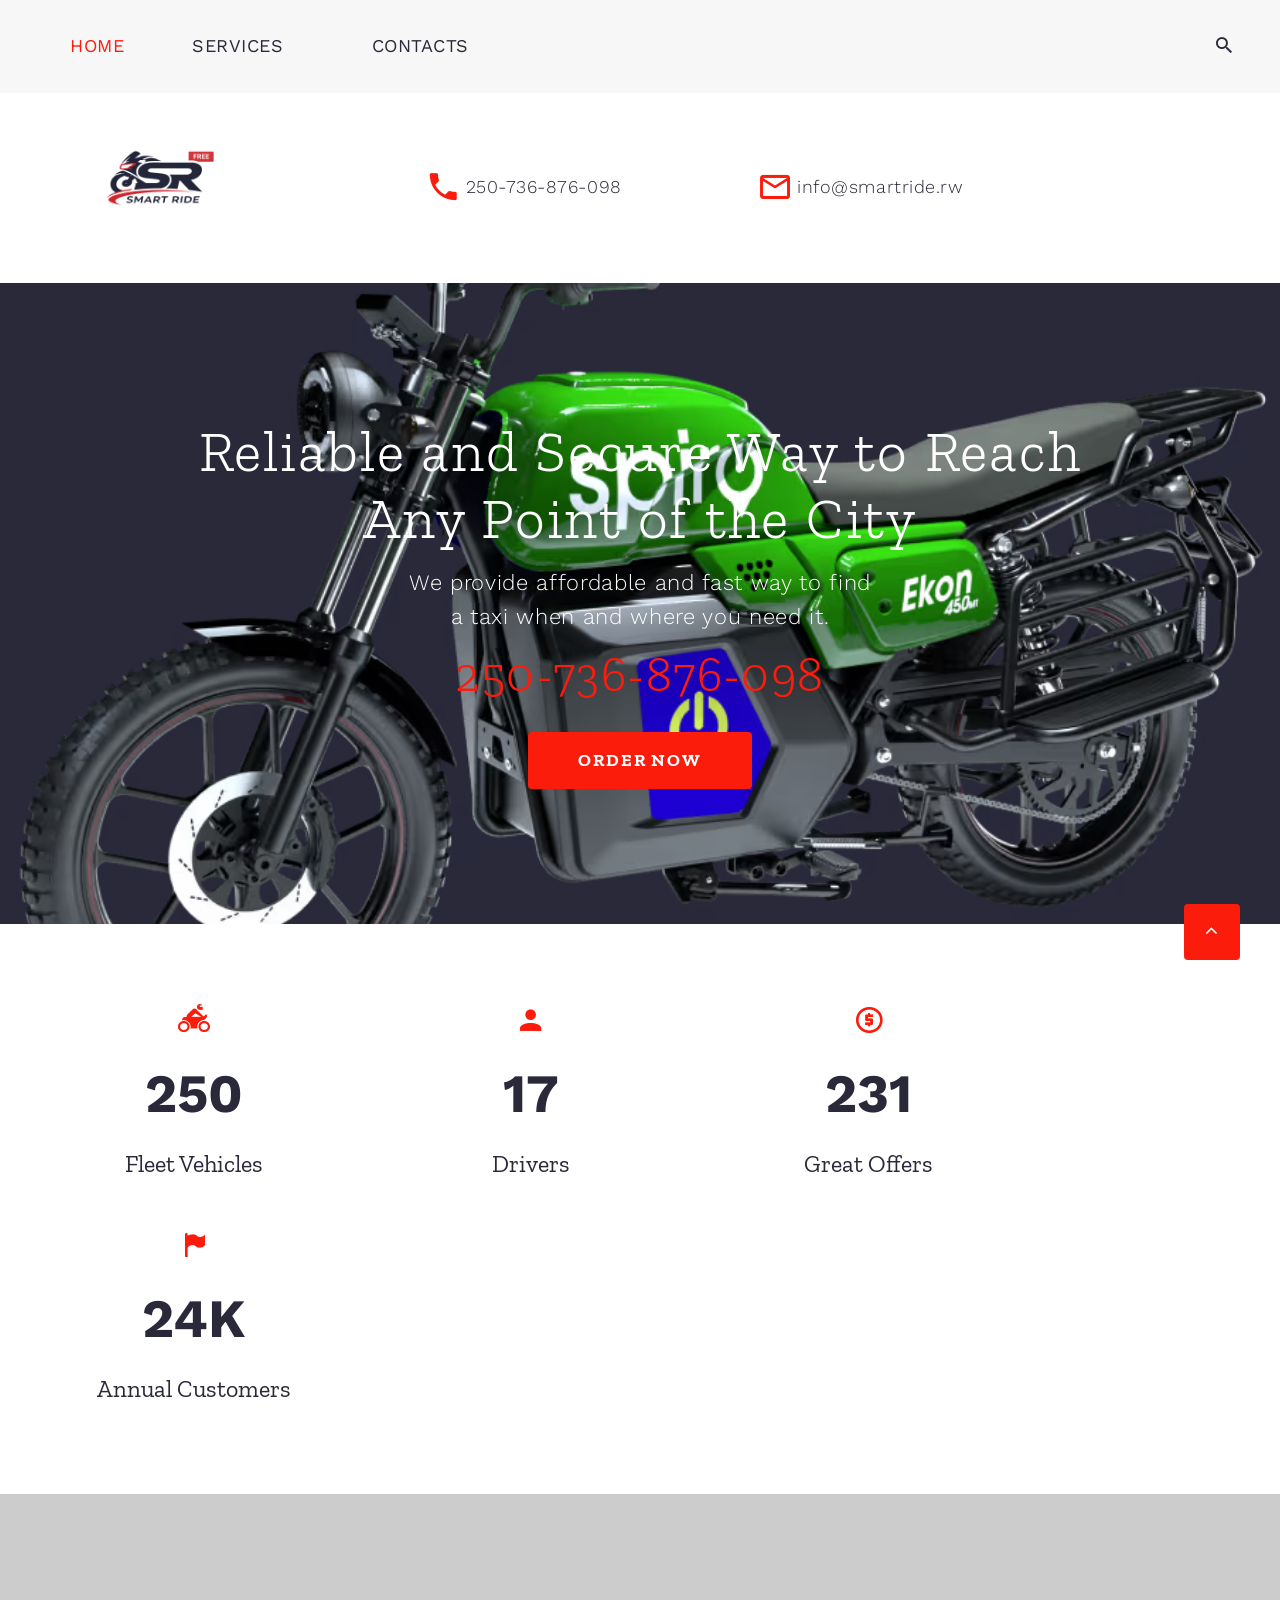
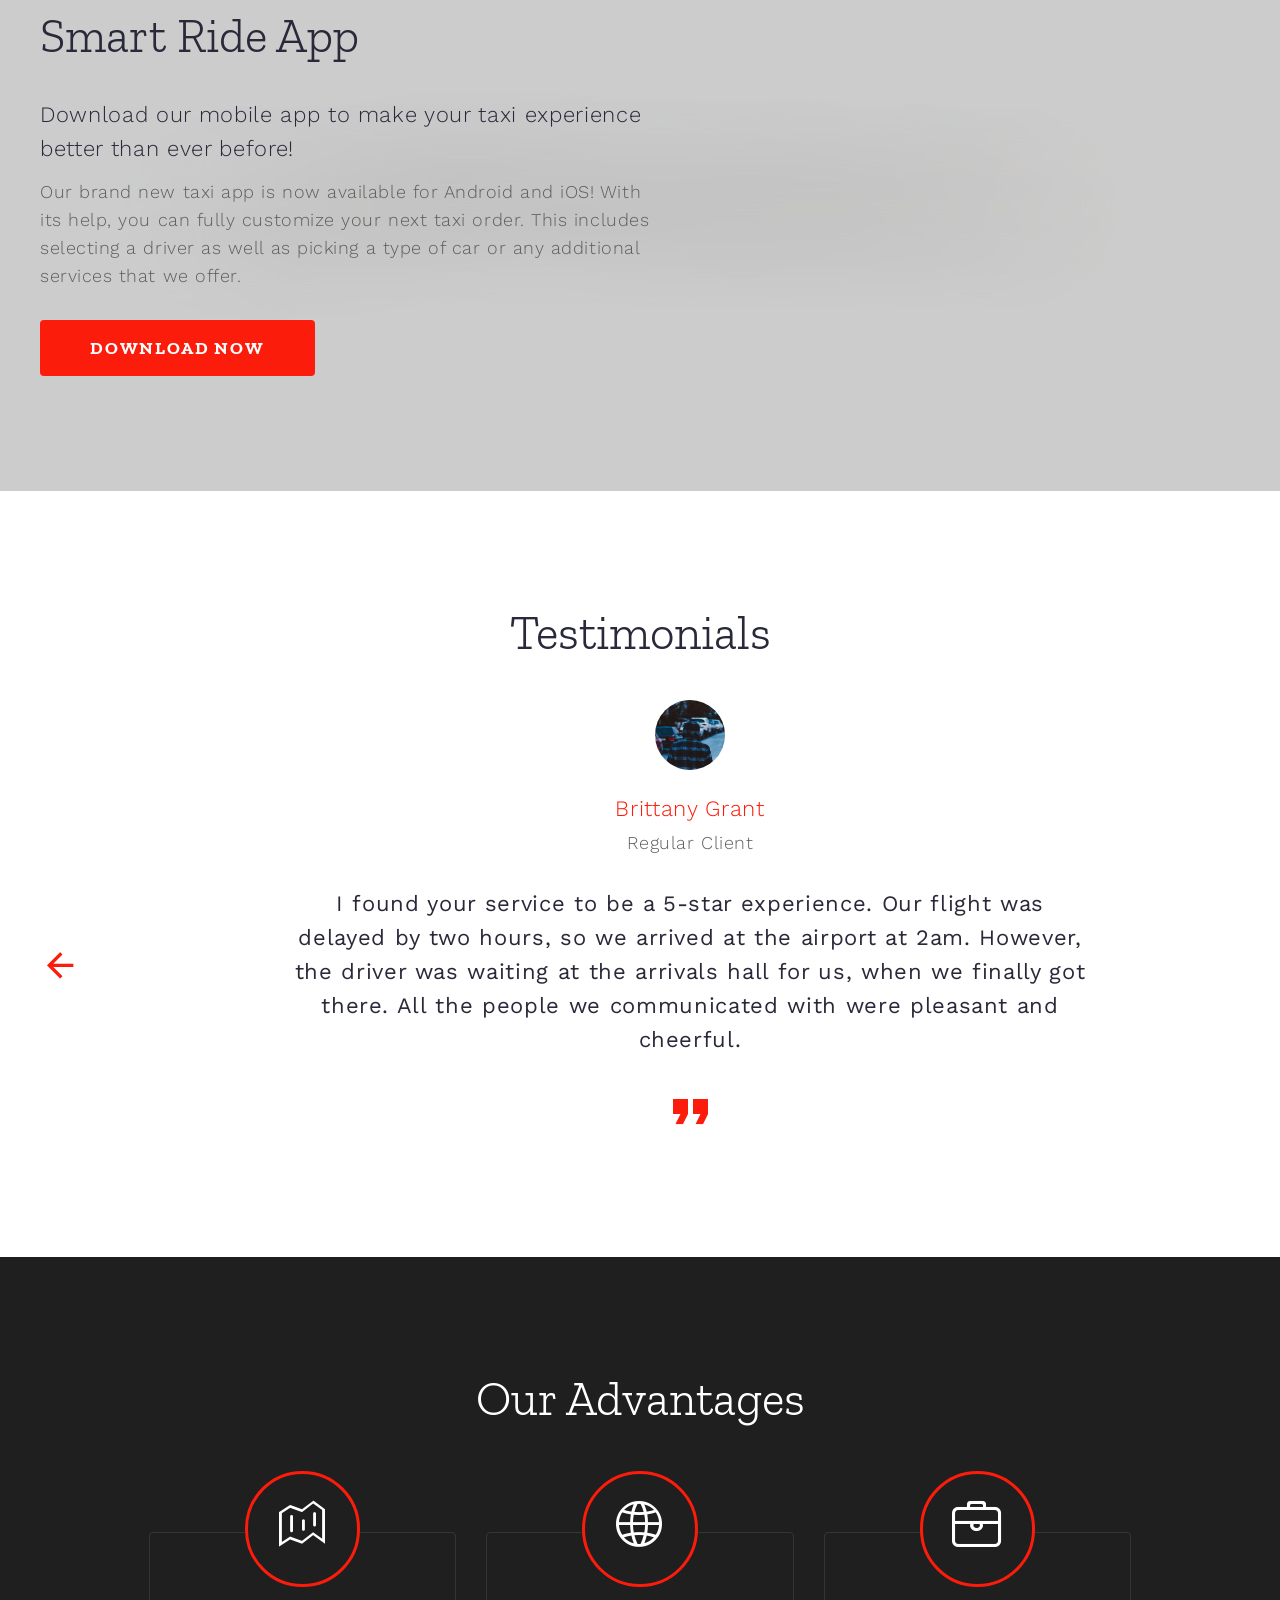
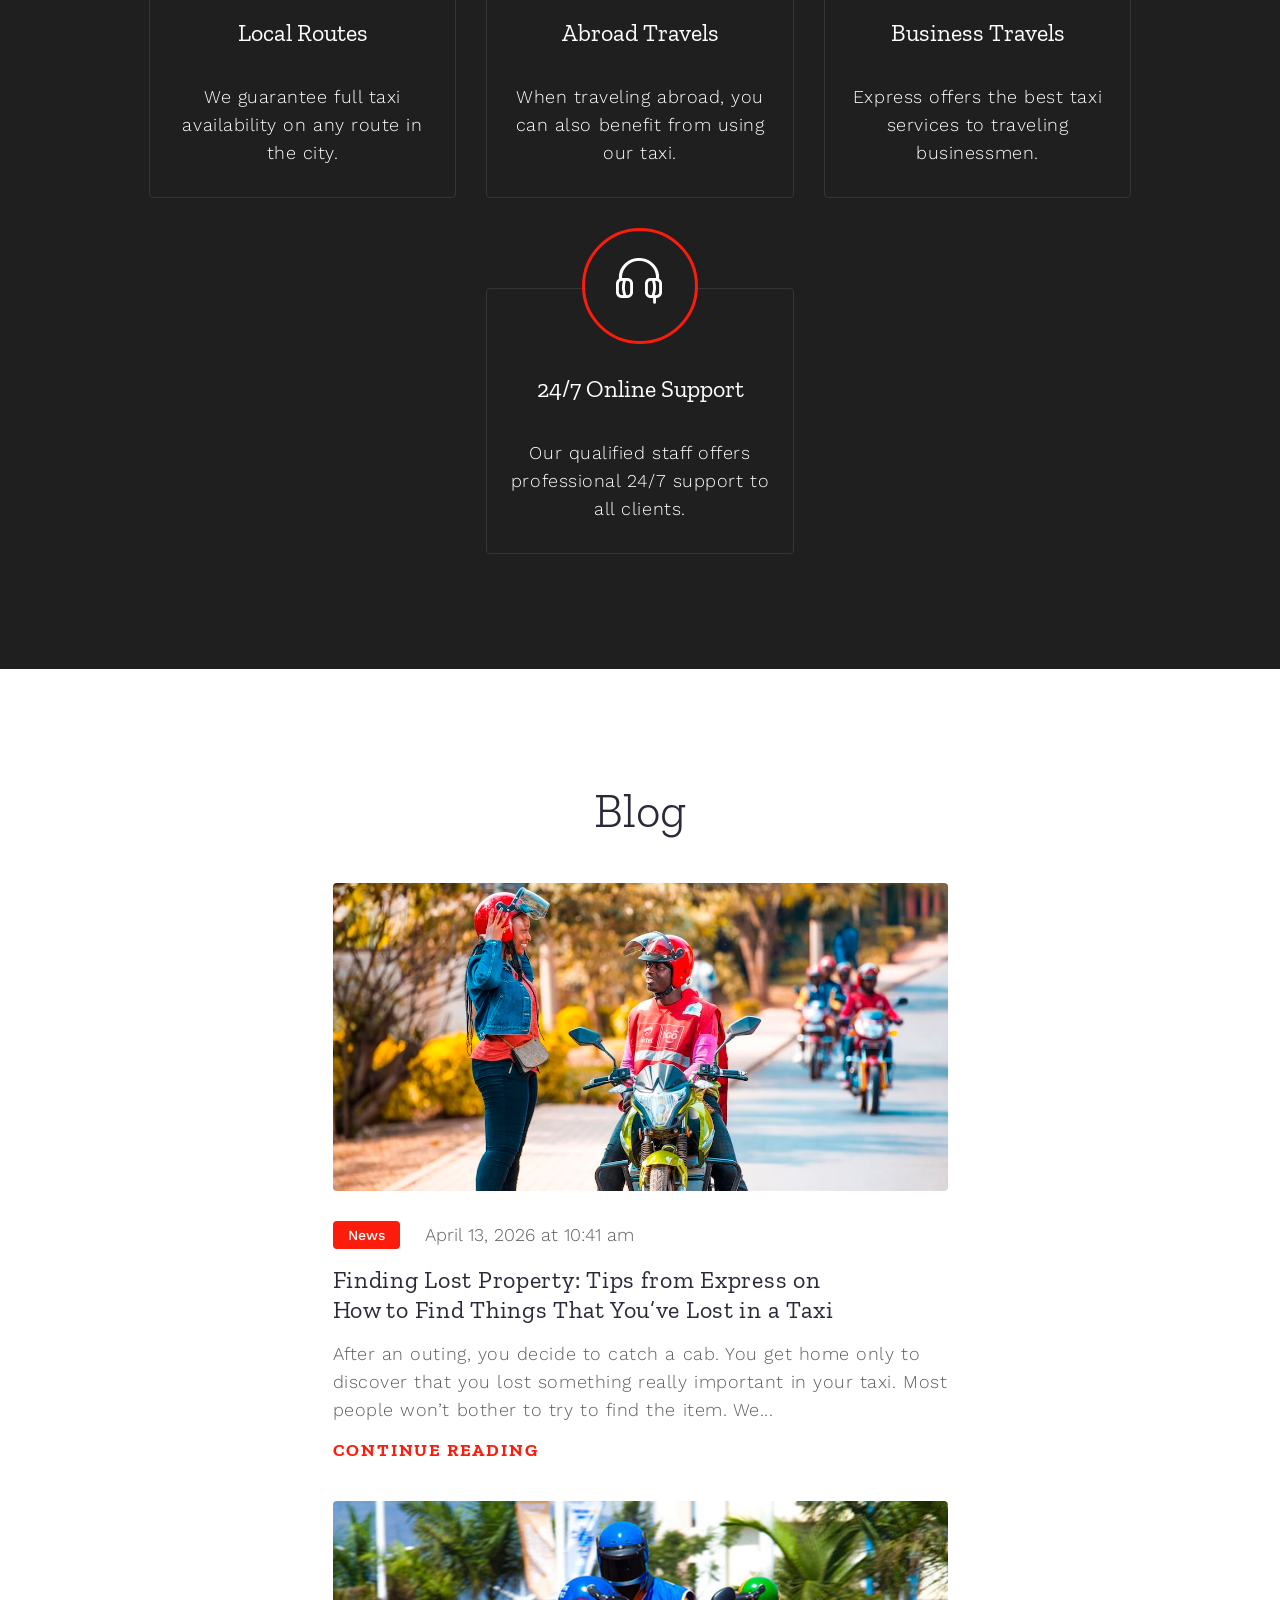
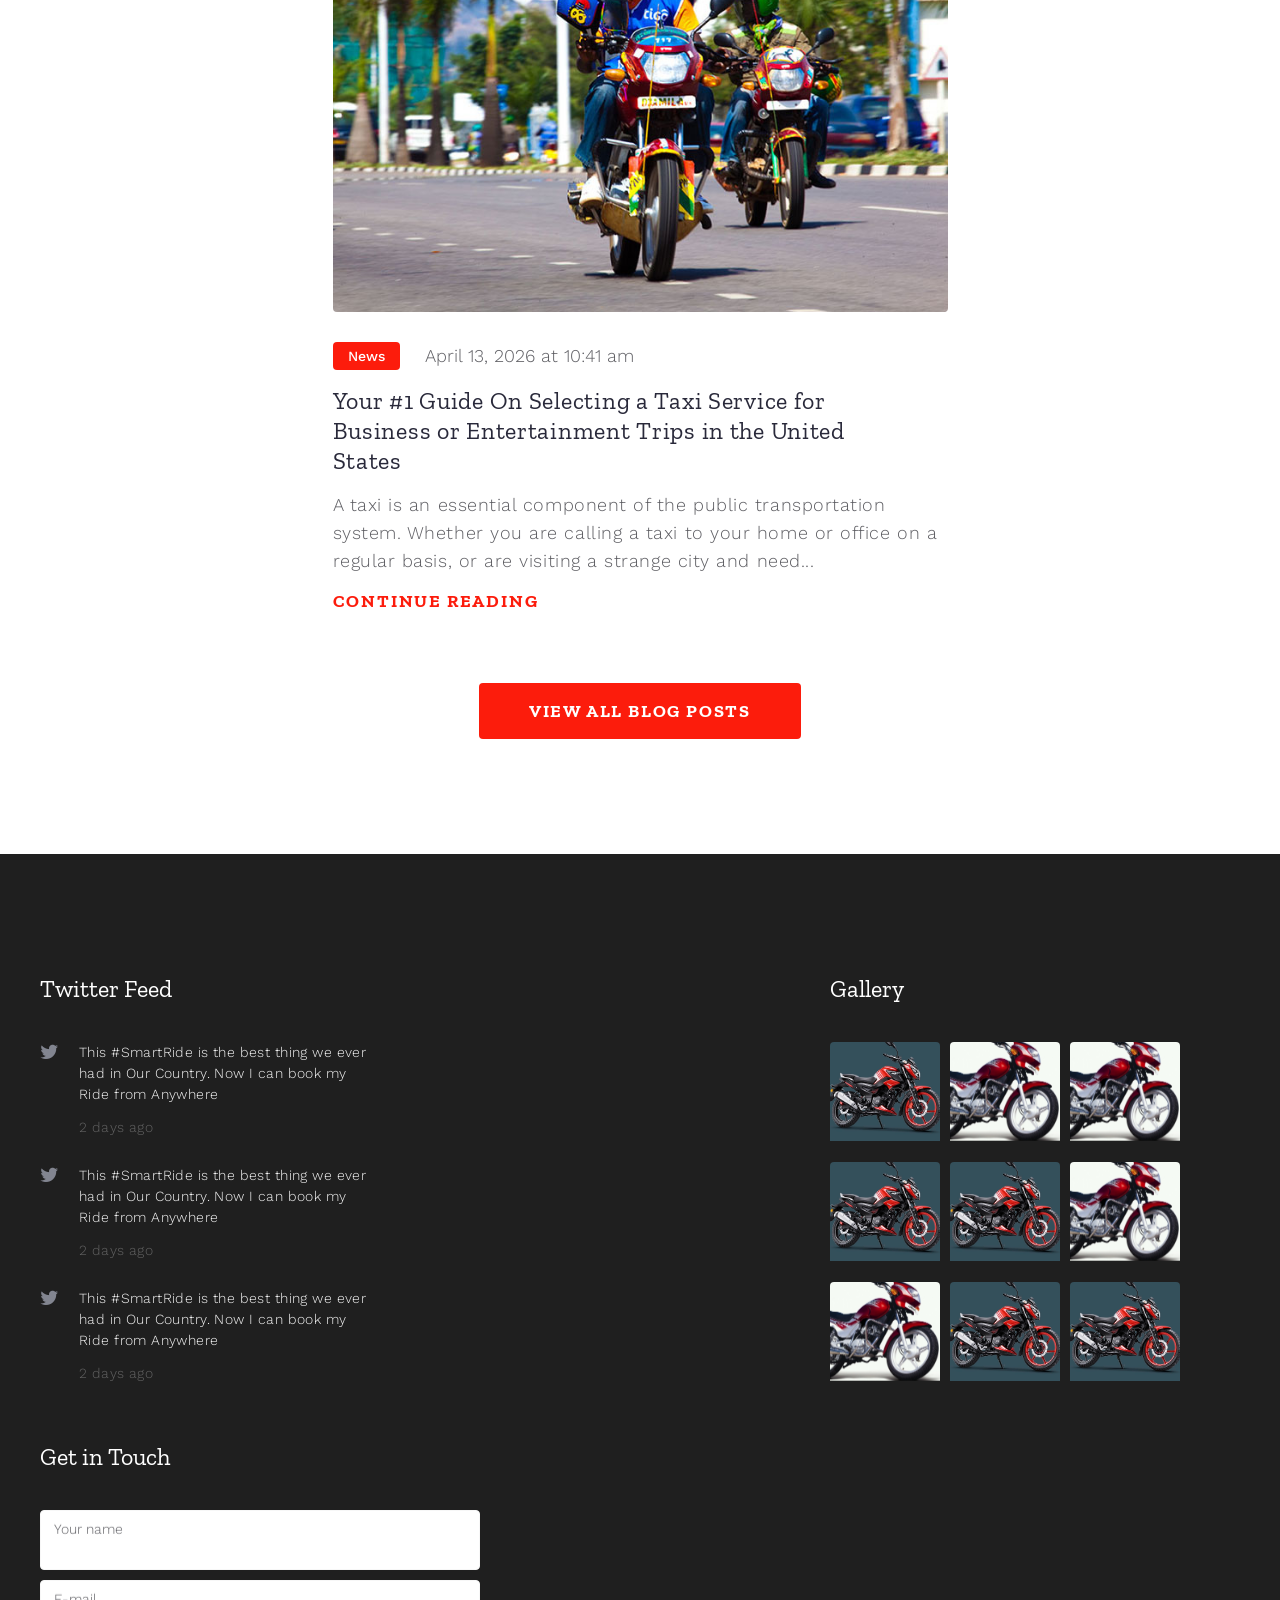
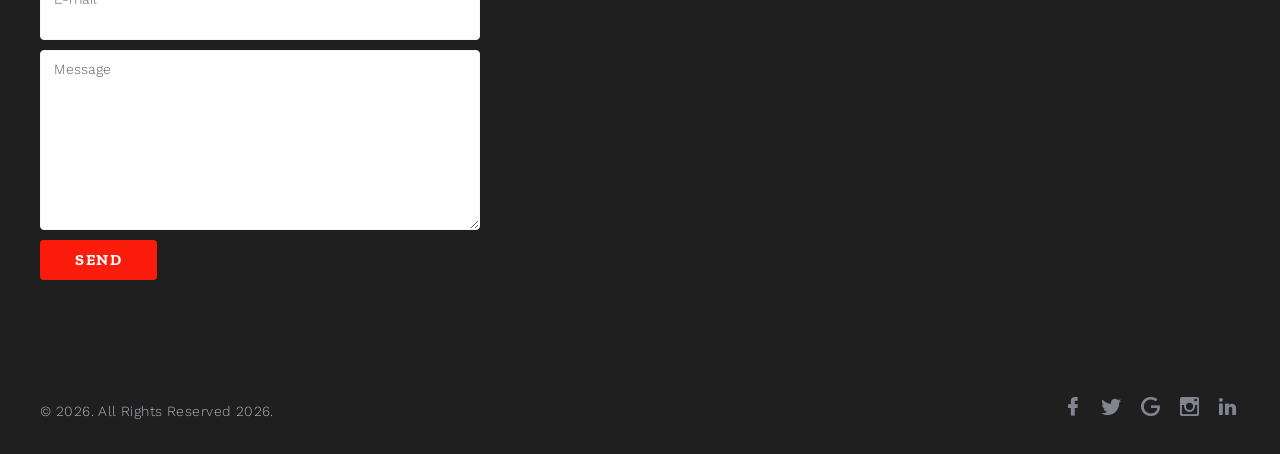
==== commit 93fe40fb: "Fixing code errors" ====
--- a/index.html
+++ b/index.html
@@ -1,7 +1,7 @@
 <!DOCTYPE html>
 <html class="wide wow-animation" lang="en">
   <head>
-    <title>Taxi</title>
+    <title>Smart Ride</title>
     <meta name="viewport" content="width=device-width height=device-height initial-scale=1.0">
     <meta charset="utf-8">
     <meta http-equiv="X-UA-Compatible" content="IE=edge">
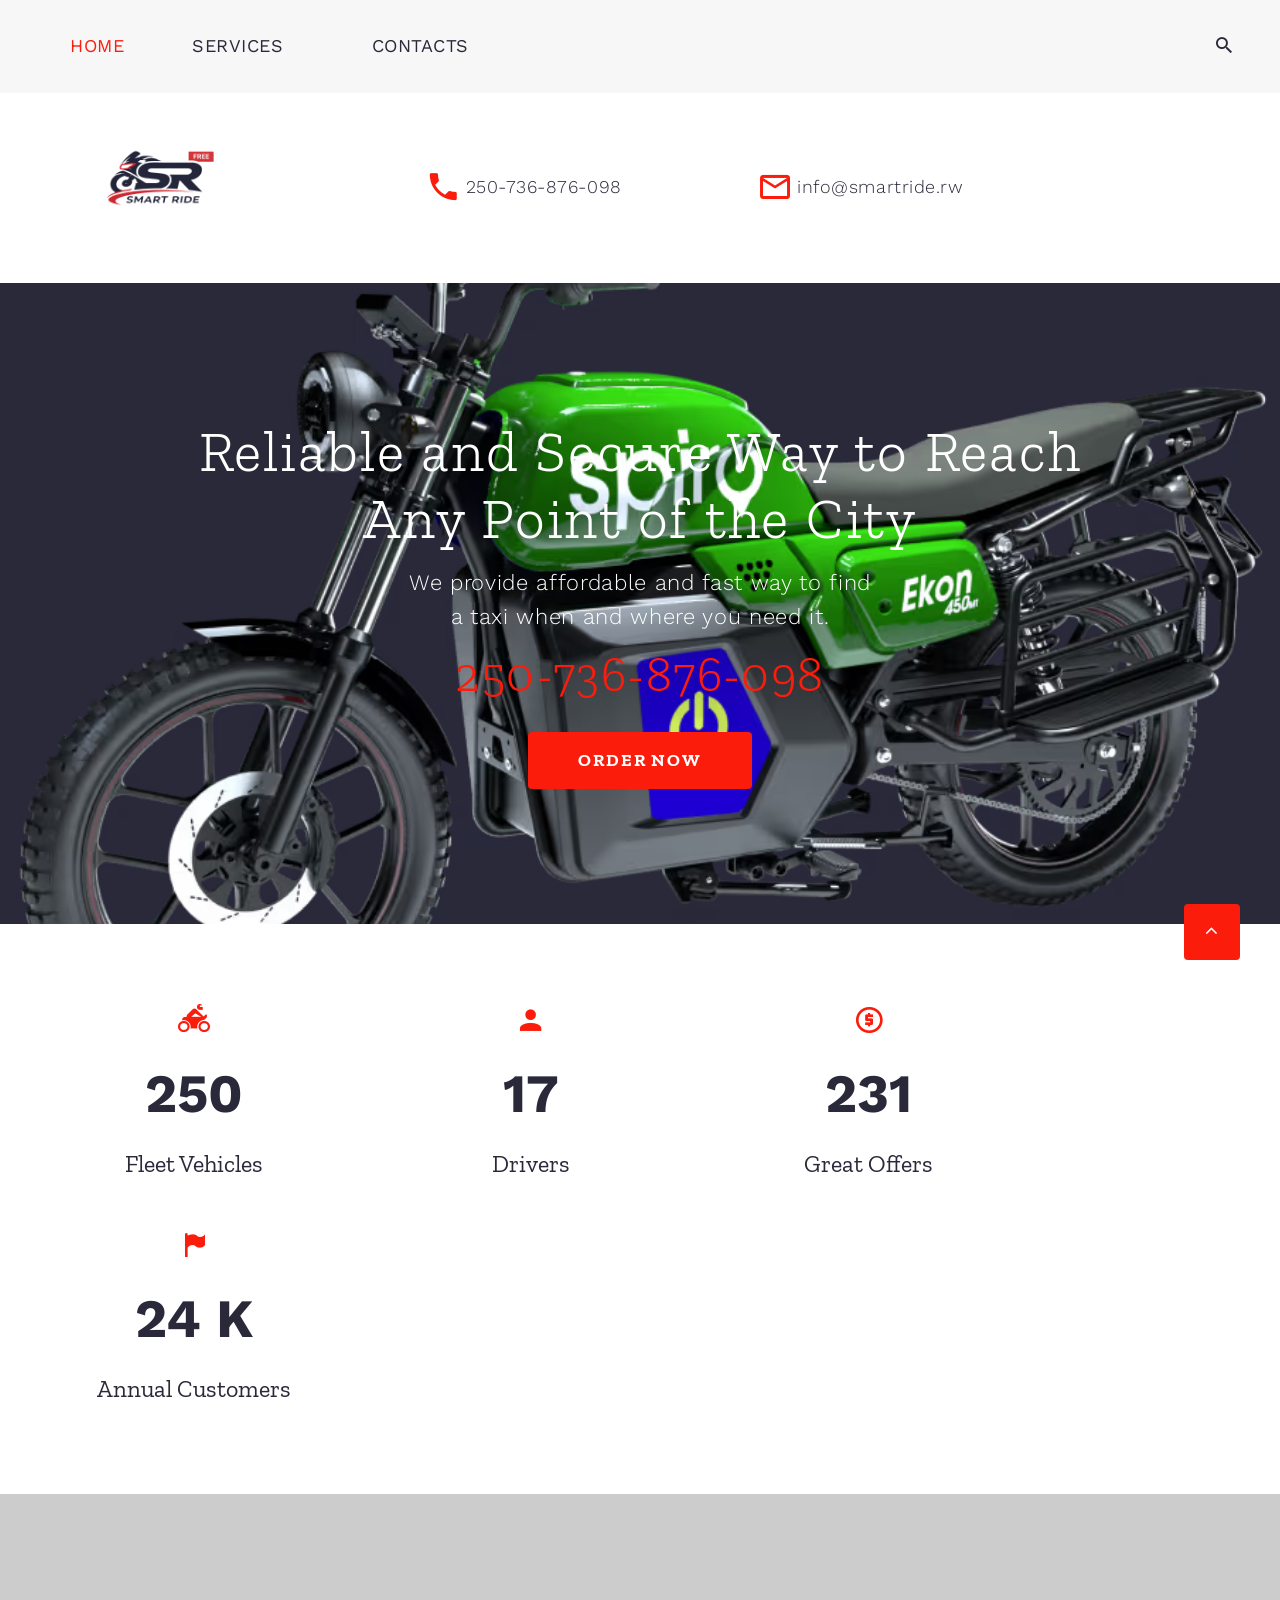
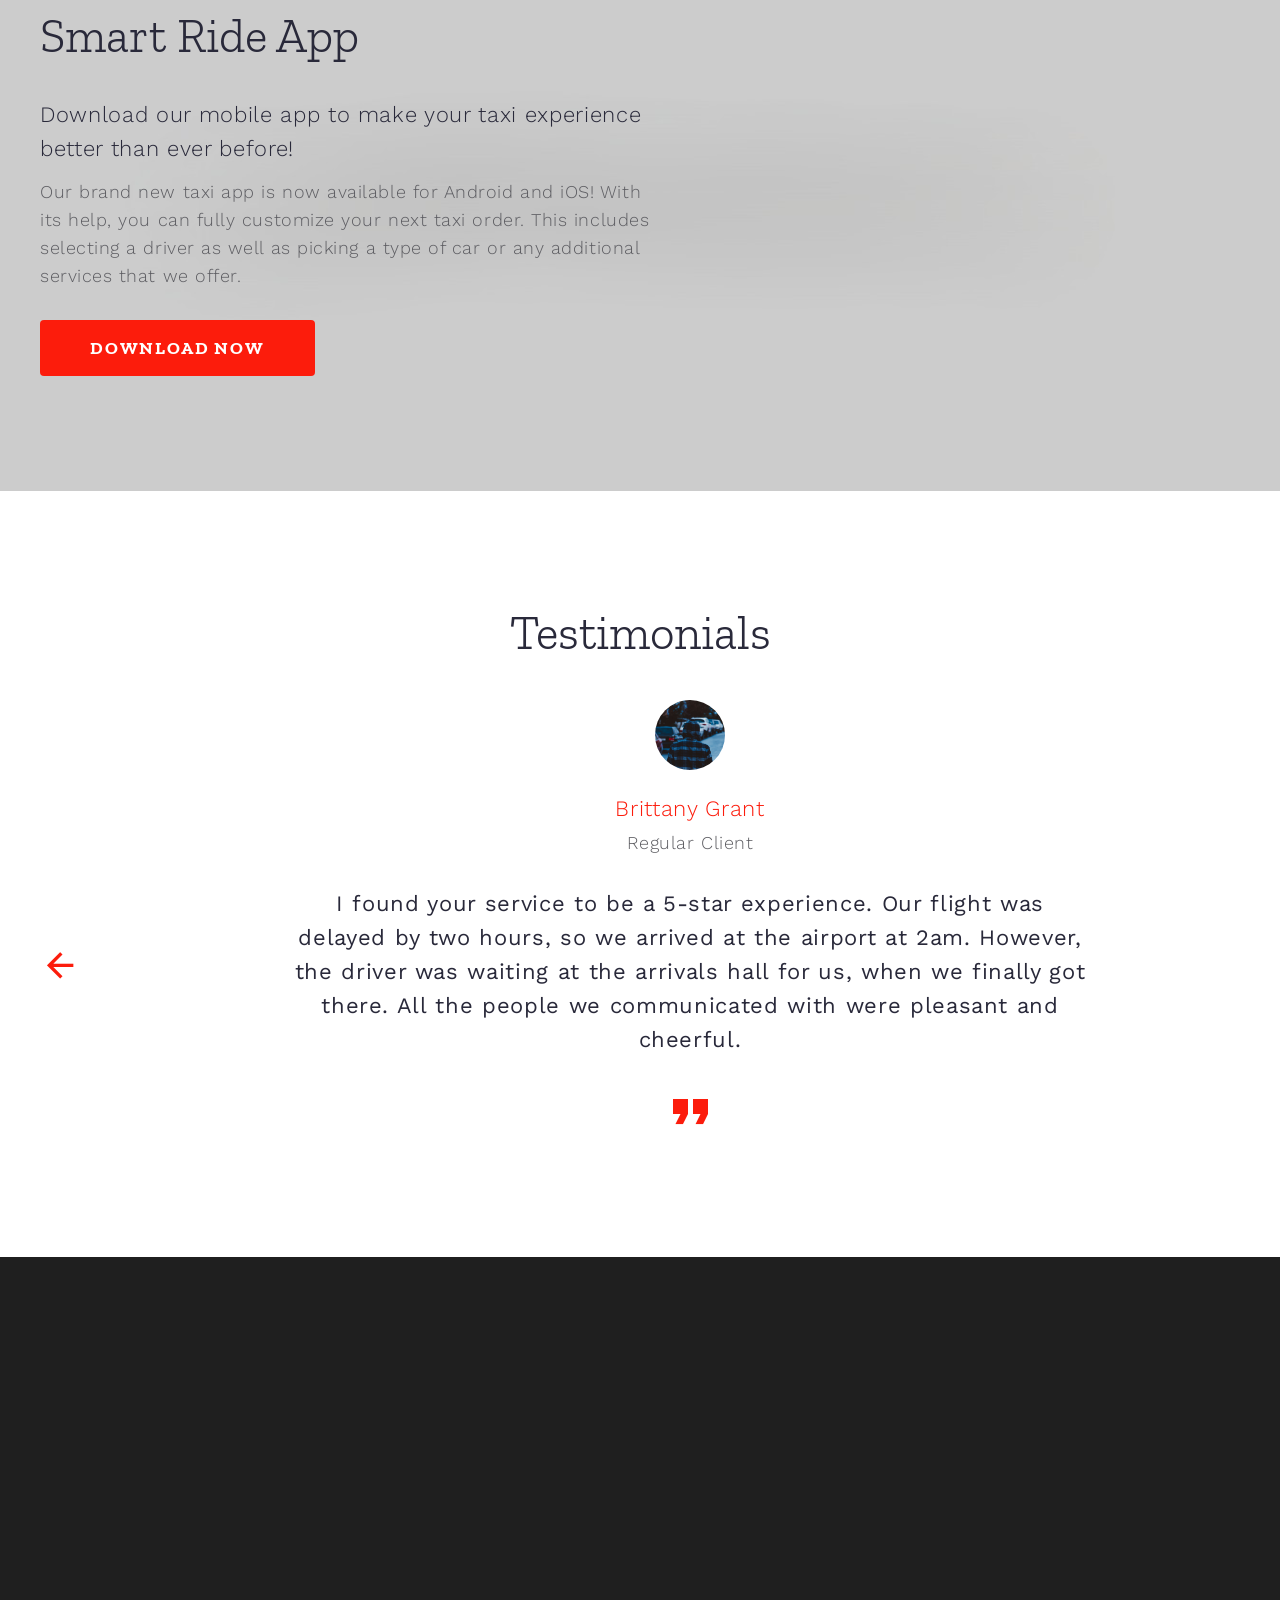
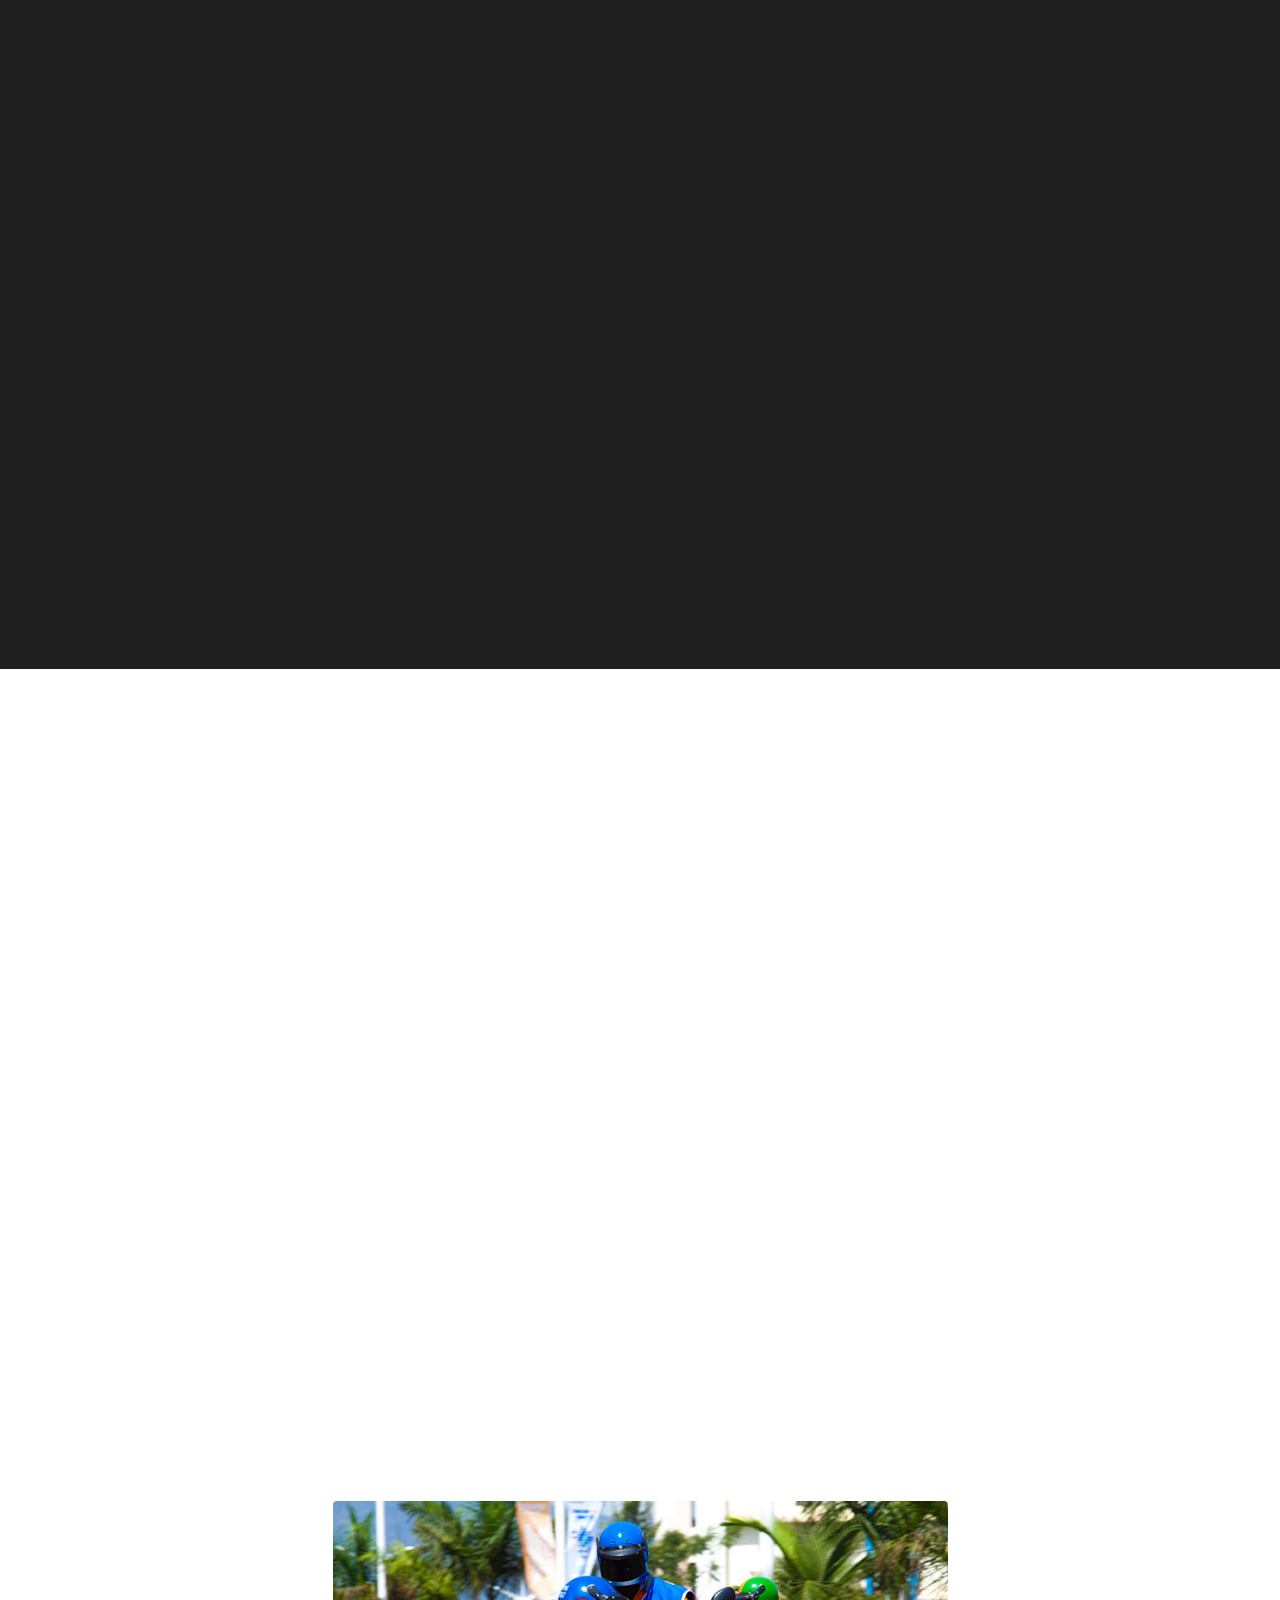
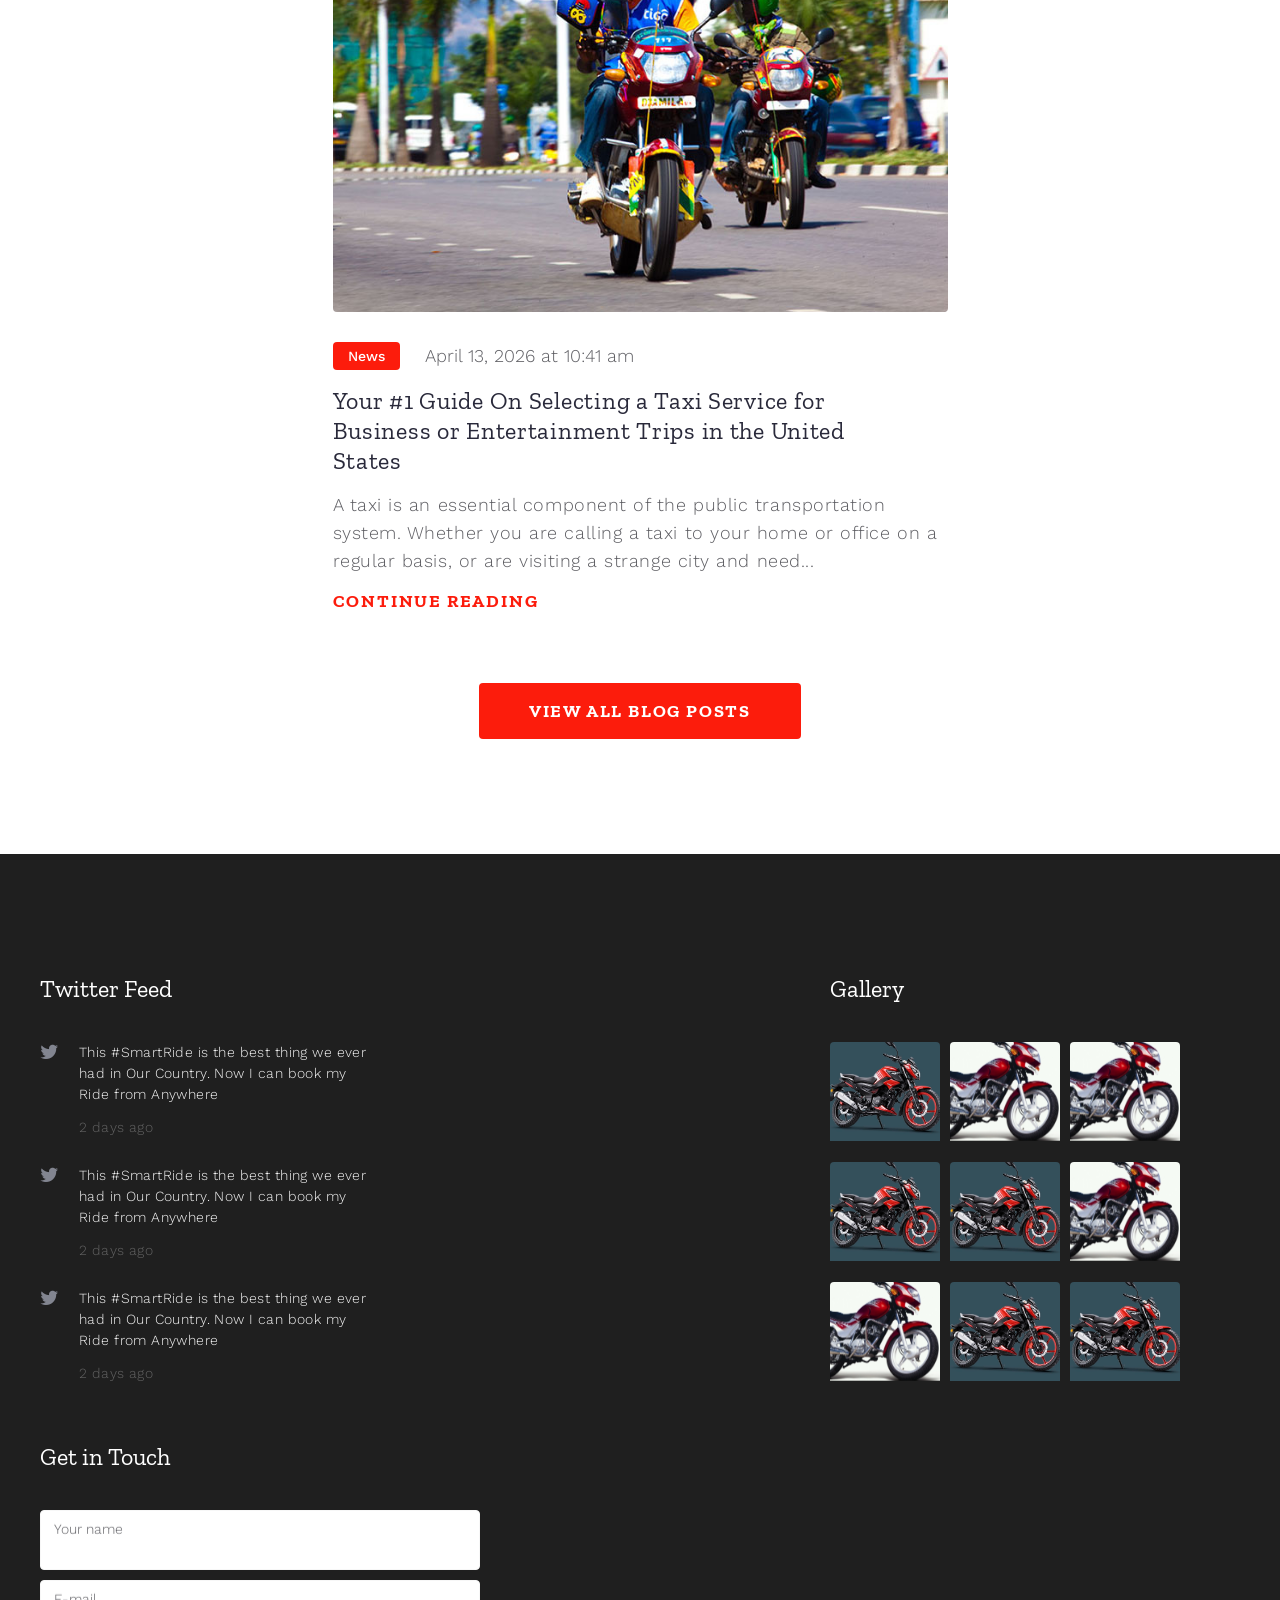
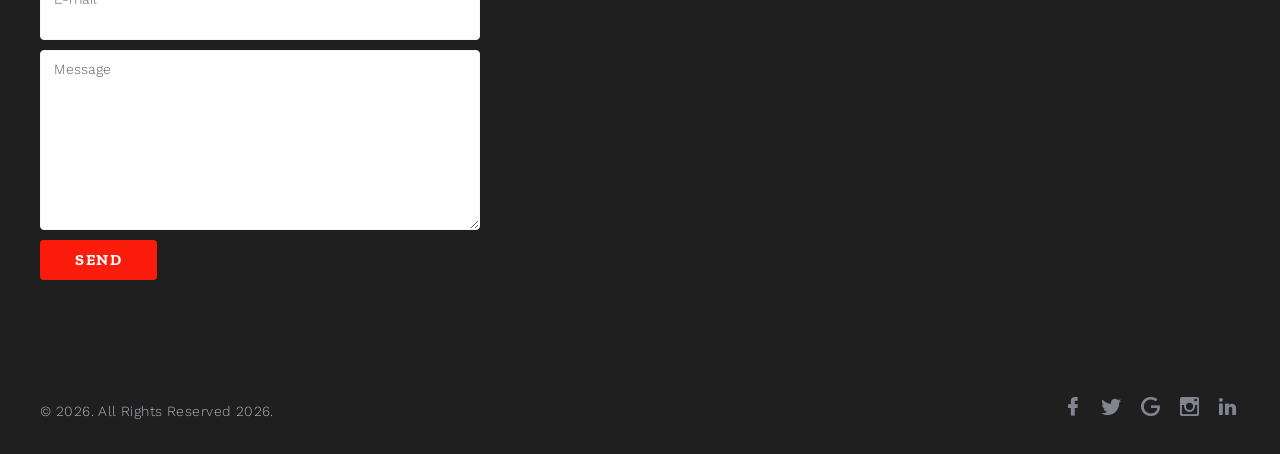
==== commit 25dfdbee: "Finishing touches" ====
--- a/index.html
+++ b/index.html
@@ -1,21 +1,59 @@
-<!DOCTYPE html>
+<!doctype html>
 <html class="wide wow-animation" lang="en">
   <head>
     <title>Smart Ride</title>
-    <meta name="viewport" content="width=device-width height=device-height initial-scale=1.0">
-    <meta charset="utf-8">
-    <meta http-equiv="X-UA-Compatible" content="IE=edge">
-    <link rel="icon" href="images/favicon.ico" type="image/x-icon">
-    <link rel="stylesheet" type="text/css" href="//fonts.googleapis.com/css?family=Work+Sans:300,400,500,700%7CZilla+Slab:300,400,500,700,700i%7CGloria+Hallelujah">
-    <link rel="stylesheet" href="css/bootstrap.css">
-    <link rel="stylesheet" href="css/fonts.css">
-    <link rel="stylesheet" href="css/style.css">
-    <style>.ie-panel{display: none;background: #212121;padding: 10px 0;box-shadow: 3px 3px 5px 0 rgba(0,0,0,.3);clear: both;text-align:center;position: relative;z-index: 1;} html.ie-10 .ie-panel, html.lt-ie-10 .ie-panel {display: block;}</style>
+    <meta
+      name="viewport"
+      content="width=device-width height=device-height initial-scale=1.0"
+    />
+    <meta charset="utf-8" />
+    <meta http-equiv="X-UA-Compatible" content="IE=edge" />
+    <link rel="icon" href="images/SR.png" type="image/x-icon" />
+    <link
+      rel="stylesheet"
+      type="text/css"
+      href="//fonts.googleapis.com/css?family=Work+Sans:300,400,500,700%7CZilla+Slab:300,400,500,700,700i%7CGloria+Hallelujah"
+    />
+    <link rel="stylesheet" href="css/bootstrap.css" />
+    <link rel="stylesheet" href="css/fonts.css" />
+    <link rel="stylesheet" href="css/style.css" />
+    <style>
+      .ie-panel {
+        display: none;
+        background: #212121;
+        padding: 10px 0;
+        box-shadow: 3px 3px 5px 0 rgba(0, 0, 0, 0.3);
+        clear: both;
+        text-align: center;
+        position: relative;
+        z-index: 1;
+      }
+      html.ie-10 .ie-panel,
+      html.lt-ie-10 .ie-panel {
+        display: block;
+      }
+    </style>
   </head>
   <body>
-    <div class="ie-panel"><a href="http://windows.microsoft.com/en-US/internet-explorer/"><img src="images/ie8-panel/warning_bar_0000_us.jpg" height="42" width="820" alt="You are using an outdated browser. For a faster, safer browsing experience, upgrade for free today."></a></div>
+    <div class="ie-panel">
+      <a href="http://windows.microsoft.com/en-US/internet-explorer/"
+        ><img
+          src="images/ie8-panel/warning_bar_0000_us.jpg"
+          height="42"
+          width="820"
+          alt="You are using an outdated browser. For a faster, safer browsing experience, upgrade for free today."
+      /></a>
+    </div>
     <div class="preloader">
-      <div class="preloader-logo"><a class="brand" href="index.html"><img class="brand-logo-dark" src="images/SR_logo.png" alt="" width="177" height="59"/></a>
+      <div class="preloader-logo">
+        <a class="brand" href="index.html"
+          ><img
+            class="brand-logo-dark"
+            src="images/SR_logo.png"
+            alt=""
+            width="177"
+            height="59"
+        /></a>
       </div>
       <div class="preloader-body">
         <div class="cssload-container">
@@ -24,36 +62,81 @@
       </div>
     </div>
     <div class="page">
-       
-      <!-- Page Header<a class="banner banner-top" href="https://www.templatemonster.com/website-templates/monstroid2.html" target="_blank"><img src="images/monstroid_02.jpg" alt="" height="0"/></a> -->
+      <!-- Page Header<a class="banner banner-top" href="https://www..com/website-templates/monstroid2.html" target="_blank"><img src="images/monstroid_02.jpg" alt="" height="0"/></a> -->
       <!-- Page Header-->
       <header class="page-header">
         <!-- RD Navbar-->
         <div class="rd-navbar-wrap">
-          <nav class="rd-navbar rd-navbar-modern" data-layout="rd-navbar-fixed" data-sm-layout="rd-navbar-fixed" data-md-layout="rd-navbar-fixed" data-md-device-layout="rd-navbar-fixed" data-lg-layout="rd-navbar-static" data-lg-device-layout="rd-navbar-fixed" data-xl-layout="rd-navbar-static" data-xl-device-layout="rd-navbar-static" data-body-class="rd-navbar-modern-linked" data-lg-stick-up-offset="46px" data-xl-stick-up-offset="46px" data-xxl-stick-up-offset="46px" data-lg-stick-up="true" data-xl-stick-up="true" data-xxl-stick-up="true">
+          <nav
+            class="rd-navbar rd-navbar-modern"
+            data-layout="rd-navbar-fixed"
+            data-sm-layout="rd-navbar-fixed"
+            data-md-layout="rd-navbar-fixed"
+            data-md-device-layout="rd-navbar-fixed"
+            data-lg-layout="rd-navbar-static"
+            data-lg-device-layout="rd-navbar-fixed"
+            data-xl-layout="rd-navbar-static"
+            data-xl-device-layout="rd-navbar-static"
+            data-body-class="rd-navbar-modern-linked"
+            data-lg-stick-up-offset="46px"
+            data-xl-stick-up-offset="46px"
+            data-xxl-stick-up-offset="46px"
+            data-lg-stick-up="true"
+            data-xl-stick-up="true"
+            data-xxl-stick-up="true"
+          >
             <div class="rd-navbar-main-outer">
               <div class="rd-navbar-main">
                 <div class="rd-navbar-nav-wrap">
                   <!-- RD Navbar Nav		-->
                   <ul class="rd-navbar-nav">
-                    <li class="rd-nav-item active"><a class="rd-nav-link" href="index.html">Home</a>
+                    <li class="rd-nav-item active">
+                      <a class="rd-nav-link" href="index.html">Home</a>
                     </li>
-                    <li class="rd-nav-item"><a class="rd-nav-link" href="services.html">Services</a>
+                    <li class="rd-nav-item">
+                      <a class="rd-nav-link" href="services.html">Services</a>
                     </li>
-                    <li class="rd-nav-item"><a class="rd-nav-link" href="contacts.html">Contacts</a>
+                    <li class="rd-nav-item">
+                      <a class="rd-nav-link" href="contacts.html">Contacts</a>
                     </li>
                   </ul>
                 </div>
                 <!-- RD Navbar Search-->
                 <div class="rd-navbar-search">
-                  <button class="rd-navbar-search-toggle rd-navbar-fixed-element-1" data-rd-navbar-toggle=".rd-navbar-search"><span></span></button>
-                  <form class="rd-search" action="#" data-search-live="rd-search-results-live" method="GET">
+                  <button
+                    class="rd-navbar-search-toggle rd-navbar-fixed-element-1"
+                    data-rd-navbar-toggle=".rd-navbar-search"
+                  >
+                    <span></span>
+                  </button>
+                  <form
+                    class="rd-search"
+                    action="#"
+                    data-search-live="rd-search-results-live"
+                    method="GET"
+                  >
                     <div class="form-wrap">
-                      <label class="form-label" for="rd-navbar-search-form-input">Search</label>
-                      <input class="rd-navbar-search-form-input form-input" id="rd-navbar-search-form-input" type="text" name="s" autocomplete="off"/>
-                      <div class="rd-search-results-live" id="rd-search-results-live"></div>
+                      <label
+                        class="form-label"
+                        for="rd-navbar-search-form-input"
+                        >Search</label
+                      >
+                      <input
+                        class="rd-navbar-search-form-input form-input"
+                        id="rd-navbar-search-form-input"
+                        type="text"
+                        name="s"
+                        autocomplete="off"
+                      />
+                      <div
+                        class="rd-search-results-live"
+                        id="rd-search-results-live"
+                      ></div>
                     </div>
-                    <button class="rd-search-form-submit fa-search" type="submit"></button>
+                    <button
+                      class="rd-search-form-submit fa-search"
+                      type="submit"
+                    ></button>
                   </form>
                 </div>
               </div>
@@ -63,16 +146,44 @@
                 <!-- RD Navbar Panel-->
                 <div class="rd-navbar-panel">
                   <!-- RD Navbar Toggle-->
-                  <button class="rd-navbar-toggle" data-rd-navbar-toggle=".rd-navbar-nav-wrap"><span></span></button>
+                  <button
+                    class="rd-navbar-toggle"
+                    data-rd-navbar-toggle=".rd-navbar-nav-wrap"
+                  >
+                    <span></span>
+                  </button>
                   <!-- RD Navbar Brand-->
-                  <div class="rd-navbar-brand"><a class="brand" href="index.html"><img class="brand-logo-dark" src="images/SR_logo.png" alt="" width="177" height="59"/></a>
+                  <div class="rd-navbar-brand">
+                    <a class="brand" href="index.html"
+                      ><img
+                        class="brand-logo-dark"
+                        src="images/SR_logo.png"
+                        alt=""
+                        width="177"
+                        height="59"
+                    /></a>
                   </div>
                 </div>
                 <div class="rd-navbar-collapse">
-                  <button class="rd-navbar-collapse-toggle" data-rd-navbar-toggle=".rd-navbar-collapse-content"><span></span></button>
+                  <button
+                    class="rd-navbar-collapse-toggle"
+                    data-rd-navbar-toggle=".rd-navbar-collapse-content"
+                  >
+                    <span></span>
+                  </button>
                   <div class="rd-navbar-collapse-content">
-                    <div class="link-icon-title"><a class="link-icon-1" href="tel:#"><span class="icon mdi mdi-phone"></span><span>250-736-876-098</span></a></div>
-                    <div><a class="link-icon-1" href="mailto:#"><span class="icon mdi mdi-email-outline"></span><span>info@smartride.rw</span></a></div>
+                    <div class="link-icon-title">
+                      <a class="link-icon-1" href="tel:#"
+                        ><span class="icon mdi mdi-phone"></span
+                        ><span>250-736-876-098</span></a
+                      >
+                    </div>
+                    <div>
+                      <a class="link-icon-1" href="mailto:#"
+                        ><span class="icon mdi mdi-email-outline"></span
+                        ><span>info@smartride.rw</span></a
+                      >
+                    </div>
                   </div>
                 </div>
               </div>
@@ -81,15 +192,30 @@
         </div>
       </header>
       <!-- FScreen-->
-      <section class="section parallax-container section-xl bg-gray-900" data-parallax-img="images/spiro-ekon.avif">
+      <section
+        class="section parallax-container section-xl bg-gray-900"
+        data-parallax-img="images/spiro-ekon.avif"
+      >
         <div class="parallax-content">
           <div class="container">
             <div class="product-creative-main text-center">
-              <p class="heading-1 product-creative-title"><a href="#">Reliable and Secure Way to Reach Any Point of the City</a></p>
+              <p class="heading-1 product-creative-title">
+                <a href="#"
+                  >Reliable and Secure Way to Reach Any Point of the City</a
+                >
+              </p>
               <div class="product-creative-text">
-                <p class="heading-5 text-white"> We provide affordable and fast way to find a taxi when and where you need it.</p>
-              </div>
-              <p class="heading-2 product-creative-price text-primary"><a href="tel:#">250-736-876-098</a></p><a class="button button-lg button-primary button-raven" href="#">order now</a>
+                <p class="heading-5 text-white">
+                  We provide affordable and fast way to find a taxi when and
+                  where you need it.
+                </p>
+              </div>
+              <p class="heading-2 product-creative-price text-primary">
+                <a href="tel:#">250-736-876-098</a>
+              </p>
+              <a class="button button-lg button-primary button-raven" href="#"
+                >order now</a
+              >
             </div>
           </div>
         </div>
@@ -102,8 +228,12 @@
               <!-- Counter Modern-->
               <article class="counter-modern">
                 <div class="icon counter-modern-icon mdi mdi-motorbike"></div>
-                <div class="counter-modern-main"><span>250</span><span></span></div>
-                <h4 class="font-weight-regular counter-modern-title">Fleet Vehicles</h4>
+                <div class="counter-modern-main">
+                  <span>250</span><span></span>
+                </div>
+                <h4 class="font-weight-regular counter-modern-title">
+                  Fleet Vehicles
+                </h4>
               </article>
             </div>
             <div class="col-6 col-md-3 wow fadeIn" data-wow-delay=".2s">
@@ -113,7 +243,9 @@
                 <div class="counter-modern-main">
                   <div class="counter">17</div>
                 </div>
-                <h4 class="font-weight-regular counter-modern-title">Drivers</h4>
+                <h4 class="font-weight-regular counter-modern-title">
+                  Drivers
+                </h4>
               </article>
             </div>
             <div class="col-6 col-md-3 wow fadeIn" data-wow-delay=".2s">
@@ -123,30 +255,54 @@
                 <div class="counter-modern-main">
                   <div class="counter">231</div>
                 </div>
-                <h4 class="font-weight-regular counter-modern-title">Great Offers</h4>
+                <h4 class="font-weight-regular counter-modern-title">
+                  Great Offers
+                </h4>
               </article>
             </div>
             <div class="col-6 col-md-3 wow fadeIn" data-wow-delay=".2s">
               <!-- Counter Modern-->
               <article class="counter-modern">
-                <div class="icon counter-modern-icon mdi mdi-flag-variant"></div>
+                <div
+                  class="icon counter-modern-icon mdi mdi-flag-variant"
+                ></div>
                 <div class="counter-modern-main">
-                  <div class="counter">24</div><span>K</span>
-                </div>
-                <h4 class="font-weight-regular counter-modern-title">Annual Customers</h4>
+                  <div class="counter">24</div>
+                  <span>K</span>
+                </div>
+                <h4 class="font-weight-regular counter-modern-title">
+                  Annual Customers
+                </h4>
               </article>
             </div>
           </div>
         </div>
       </section>
       <!-- Taxi Service App-->
-      <section class="section section-lg bg-gray-100 bg-image mt3" style="background-image: url(images/bg-image-2.jpg);">
+      <section
+        class="section section-lg bg-gray-100 bg-image mt3"
+        style="background-image: url(images/bg-image-2.jpg)"
+      >
         <div class="container">
           <div class="row">
             <div class="col-sm-9 col-md-8 col-lg-7 col-xl-6">
               <h2 class="wow fadeIn">Smart Ride App</h2>
-              <p class="heading-5 wow fadeIn" data-wow-delay=".2s">Download our mobile app to make your taxi experience better than ever before!</p>
-              <p class="wow fadeIn" data-wow-delay=".4s">Our brand new taxi app is now available for Android and iOS! With its help, you can fully customize your next taxi order. This includes selecting a driver as well as picking a type of car or any additional services that we offer.</p><a class="button button-lg button-primary button-raven wow fadeIn" data-wow-delay=".6s" href="#">Download Now</a>
+              <p class="heading-5 wow fadeIn" data-wow-delay=".2s">
+                Download our mobile app to make your taxi experience better than
+                ever before!
+              </p>
+              <p class="wow fadeIn" data-wow-delay=".4s">
+                Our brand new taxi app is now available for Android and iOS!
+                With its help, you can fully customize your next taxi order.
+                This includes selecting a driver as well as picking a type of
+                car or any additional services that we offer.
+              </p>
+              <a
+                class="button button-lg button-primary button-raven wow fadeIn"
+                data-wow-delay=".6s"
+                href="#"
+                >Download Now</a
+              >
             </div>
           </div>
         </div>
@@ -156,26 +312,78 @@
         <div class="container">
           <h2 class="wow fadeIn">Testimonials</h2>
           <!-- Owl Carousel-->
-          <div class="owl-carousel owl-style-1 wow fadeIn" data-wow-delay=".2s" data-items="1" data-dots="false" data-nav="true" data-stage-padding="0" data-loop="true" data-margin="30" data-animation-in="fadeIn" data-animation-out="fadeOut" data-autoplay="true" data-mouse-drag="false">
-            <blockquote class="quote-light"><img class="quote-light-avatar" src="images/amir.jpg" alt="" width="68" height="68"/>
+          <div
+            class="owl-carousel owl-style-1 wow fadeIn"
+            data-wow-delay=".2s"
+            data-items="1"
+            data-dots="false"
+            data-nav="true"
+            data-stage-padding="0"
+            data-loop="true"
+            data-margin="30"
+            data-animation-in="fadeIn"
+            data-animation-out="fadeOut"
+            data-autoplay="true"
+            data-mouse-drag="false"
+          >
+            <blockquote class="quote-light">
+              <img
+                class="quote-light-avatar"
+                src="images/amir.jpg"
+                alt=""
+                width="68"
+                height="68"
+              />
               <p class="heading-5 quote-light-cite">Brittany Grant</p>
               <p class="quote-light-position">Regular Client</p>
               <div class="quote-light-text">
-                <p class="font-weight-regular heading-5">I found your service to be a 5-star experience. Our flight was delayed by two hours, so we arrived at the airport at 2am. However, the driver was waiting at the arrivals hall for us, when we finally got there. All the people we communicated with were pleasant and cheerful.</p>
+                <p class="font-weight-regular heading-5">
+                  I found your service to be a 5-star experience. Our flight was
+                  delayed by two hours, so we arrived at the airport at 2am.
+                  However, the driver was waiting at the arrivals hall for us,
+                  when we finally got there. All the people we communicated with
+                  were pleasant and cheerful.
+                </p>
               </div>
             </blockquote>
-            <blockquote class="quote-light"><img class="quote-light-avatar" src="images/tojo.jpg" alt="" width="68" height="68"/>
+            <blockquote class="quote-light">
+              <img
+                class="quote-light-avatar"
+                src="images/tojo.jpg"
+                alt=""
+                width="68"
+                height="68"
+              />
               <p class="heading-5 quote-light-cite">Patrick Mills</p>
               <p class="quote-light-position">Regular Client</p>
               <div class="quote-light-text">
-                <p class="font-weight-regular heading-5">Everything went perfectly! Incredibly punctual, friendly drivers, and a very fast customer service that answered my questions within minutes the night before my return trip. I highly recommend booking here, and will definitely do so again in the future.</p>
+                <p class="font-weight-regular heading-5">
+                  Everything went perfectly! Incredibly punctual, friendly
+                  drivers, and a very fast customer service that answered my
+                  questions within minutes the night before my return trip. I
+                  highly recommend booking here, and will definitely do so again
+                  in the future.
+                </p>
               </div>
             </blockquote>
-            <blockquote class="quote-light"><img class="quote-light-avatar" src="images/mah.jpg" alt="" width="68" height="68"/>
+            <blockquote class="quote-light">
+              <img
+                class="quote-light-avatar"
+                src="images/mah.jpg"
+                alt=""
+                width="68"
+                height="68"
+              />
               <p class="heading-5 quote-light-cite">Paul Johnston</p>
               <p class="quote-light-position">Regular Client</p>
               <div class="quote-light-text">
-                <p class="font-weight-regular heading-5">The service was excellent, thank you. My driver was waiting at Arrivals for me with a clear sign. He introduced himself, was very polite and friendly and drove me to my hotel with no delay. I will be pleased to recommend this service to my family and friends.</p>
+                <p class="font-weight-regular heading-5">
+                  The service was excellent, thank you. My driver was waiting at
+                  Arrivals for me with a clear sign. He introduced himself, was
+                  very polite and friendly and drove me to my hotel with no
+                  delay. I will be pleased to recommend this service to my
+                  family and friends.
+                </p>
               </div>
             </blockquote>
           </div>
@@ -186,29 +394,81 @@
         <div class="container">
           <h2 class="wow fadeIn">Our Advantages</h2>
           <div class="row row-30 justify-content-center">
-            <div class="col-sm-6 col-lg-4 col-xl-3 wow fadeIn" data-wow-delay=".2s">
+            <div
+              class="col-sm-6 col-lg-4 col-xl-3 wow fadeIn"
+              data-wow-delay=".2s"
+            >
               <!-- Box Classic-->
-              <article class="box-classic"><a class="icon box-classic-icon fl-bigmug-line-map87" href="#"></a><a class="box-classic-main" href="#">
+              <article class="box-classic">
+                <a
+                  class="icon box-classic-icon fl-bigmug-line-map87"
+                  href="#"
+                ></a
+                ><a class="box-classic-main" href="#">
                   <h4 class="box-classic-title">Local Routes</h4>
-                  <p>We guarantee full taxi availability on any route in the city.</p></a></article>
-            </div>
-            <div class="col-sm-6 col-lg-4 col-xl-3 wow fadeIn" data-wow-delay=".3s">
+                  <p>
+                    We guarantee full taxi availability on any route in the
+                    city.
+                  </p></a
+                >
+              </article>
+            </div>
+            <div
+              class="col-sm-6 col-lg-4 col-xl-3 wow fadeIn"
+              data-wow-delay=".3s"
+            >
               <!-- Box Classic-->
-              <article class="box-classic"><a class="icon box-classic-icon fl-bigmug-line-planetary2" href="#"></a><a class="box-classic-main" href="#">
+              <article class="box-classic">
+                <a
+                  class="icon box-classic-icon fl-bigmug-line-planetary2"
+                  href="#"
+                ></a
+                ><a class="box-classic-main" href="#">
                   <h4 class="box-classic-title">Abroad Travels</h4>
-                  <p>When traveling abroad, you can also benefit from using our taxi.</p></a></article>
-            </div>
-            <div class="col-sm-6 col-lg-4 col-xl-3 wow fadeIn" data-wow-delay=".4s">
+                  <p>
+                    When traveling abroad, you can also benefit from using our
+                    taxi.
+                  </p></a
+                >
+              </article>
+            </div>
+            <div
+              class="col-sm-6 col-lg-4 col-xl-3 wow fadeIn"
+              data-wow-delay=".4s"
+            >
               <!-- Box Classic-->
-              <article class="box-classic"><a class="icon box-classic-icon fl-bigmug-line-portfolio23" href="#"></a><a class="box-classic-main" href="#">
+              <article class="box-classic">
+                <a
+                  class="icon box-classic-icon fl-bigmug-line-portfolio23"
+                  href="#"
+                ></a
+                ><a class="box-classic-main" href="#">
                   <h4 class="box-classic-title">Business Travels</h4>
-                  <p>Express offers the best taxi services to traveling businessmen.</p></a></article>
-            </div>
-            <div class="col-sm-6 col-lg-4 col-xl-3 wow fadeIn" data-wow-delay=".5s">
+                  <p>
+                    Express offers the best taxi services to traveling
+                    businessmen.
+                  </p></a
+                >
+              </article>
+            </div>
+            <div
+              class="col-sm-6 col-lg-4 col-xl-3 wow fadeIn"
+              data-wow-delay=".5s"
+            >
               <!-- Box Classic-->
-              <article class="box-classic"><a class="icon box-classic-icon fl-bigmug-line-headphones32" href="#"></a><a class="box-classic-main" href="#">
+              <article class="box-classic">
+                <a
+                  class="icon box-classic-icon fl-bigmug-line-headphones32"
+                  href="#"
+                ></a
+                ><a class="box-classic-main" href="#">
                   <h4 class="box-classic-title">24/7 Online Support</h4>
-                  <p>Our qualified staff offers professional 24/7 support to all clients.</p></a></article>
+                  <p>
+                    Our qualified staff offers professional 24/7 support to all
+                    clients.
+                  </p></a
+                >
+              </article>
             </div>
           </div>
         </div>
@@ -220,42 +480,99 @@
           <div class="row row-40 justify-content-center">
             <div class="col-md-6 wow fadeIn">
               <!-- Post Classic-->
-              <article class="post-classic"><a class="post-classic-media" href="#"><img class="post-classic-image" src="images/mt.jpg" alt="" width="570" height="380"/></a>
+              <article class="post-classic">
+                <a class="post-classic-media" href="#"
+                  ><img
+                    class="post-classic-image"
+                    src="images/mt.jpg"
+                    alt=""
+                    width="570"
+                    height="380"
+                /></a>
                 <div class="post-classic-meta">
                   <div class="badge">News</div>
                   <time datetime="2026">April 13, 2026 at 10:41 am </time>
                 </div>
-                <h4 class="font-weight-regular post-classic-title"><a href="#">Finding Lost Property: Tips from Express on How to Find Things That You’ve Lost in a Taxi</a></h4>
-                <p>After an outing, you decide to catch a cab. You get home only to discover that you lost something really important in your taxi. Most people won’t bother to try to find the item. We...</p><a class="button button-link button-lg" href="#">Continue Reading</a>
+                <h4 class="font-weight-regular post-classic-title">
+                  <a href="#"
+                    >Finding Lost Property: Tips from Express on How to Find
+                    Things That You’ve Lost in a Taxi</a
+                  >
+                </h4>
+                <p>
+                  After an outing, you decide to catch a cab. You get home only
+                  to discover that you lost something really important in your
+                  taxi. Most people won’t bother to try to find the item. We...
+                </p>
+                <a class="button button-link button-lg" href="#"
+                  >Continue Reading</a
+                >
               </article>
             </div>
             <div class="col-md-6 wow fadeIn" data-wow-delay=".2s">
               <!-- Post Classic-->
-              <article class="post-classic"><a class="post-classic-media" href="#"><img class="post-classic-image" src="images/m7.jpg" alt="" width="570" height="380"/></a>
+              <article class="post-classic">
+                <a class="post-classic-media" href="#"
+                  ><img
+                    class="post-classic-image"
+                    src="images/m7.jpg"
+                    alt=""
+                    width="570"
+                    height="380"
+                /></a>
                 <div class="post-classic-meta">
                   <div class="badge">News</div>
                   <time datetime="2026">April 13, 2026 at 10:41 am </time>
                 </div>
-                <h4 class="font-weight-regular post-classic-title"><a href="#">Your #1 Guide On Selecting a Taxi Service for Business or Entertainment Trips in the United States</a></h4>
-                <p>A taxi is an essential component of the public transportation system. Whether you are calling a taxi to your home or office on a regular basis, or are visiting a strange city and need...</p><a class="button button-link button-lg" href="#">Continue Reading</a>
-              </article>
-            </div>
-          </div><a class="button button-lg button-primary button-raven wow fadeIn mt-40" href="#">View all Blog Posts</a>
+                <h4 class="font-weight-regular post-classic-title">
+                  <a href="#"
+                    >Your #1 Guide On Selecting a Taxi Service for Business or
+                    Entertainment Trips in the United States</a
+                  >
+                </h4>
+                <p>
+                  A taxi is an essential component of the public transportation
+                  system. Whether you are calling a taxi to your home or office
+                  on a regular basis, or are visiting a strange city and need...
+                </p>
+                <a class="button button-link button-lg" href="#"
+                  >Continue Reading</a
+                >
+              </article>
+            </div>
+          </div>
+          <a
+            class="button button-lg button-primary button-raven wow fadeIn mt-40"
+            href="#"
+            >View all Blog Posts</a
+          >
         </div>
       </section>
       <!-- Page Footer-->
       <footer class="section footer-modern bg-gray-950">
         <div class="footer-modern-main">
           <div class="container">
-            <div class="row row-50 justify-content-center justify-content-lg-between">
+            <div
+              class="row row-50 justify-content-center justify-content-lg-between"
+            >
               <div class="col-md-6 col-lg-4">
-                <h4 class="font-weight-regular footer-modern-title">Twitter Feed</h4>
+                <h4 class="font-weight-regular footer-modern-title">
+                  Twitter Feed
+                </h4>
                 <!-- RD Twitter Feed-->
-                <div class="twitter twitter-thin-group" data-twitter-username="templatemonster" data-twitter-date-hours=" hours ago" data-twitter-date-minutes=" minutes ago">
+                <div
+                  class="twitter twitter-thin-group"
+                  data-twitter-username=""
+                  data-twitter-date-hours=" hours ago"
+                  data-twitter-date-minutes=" minutes ago"
+                >
                   <article class="tweet-thin" data-twitter-type="tweet">
                     <div class="icon tweet-thin-icon fa-twitter"></div>
                     <div class="tweet-thin-main">
-                      <p>This #SmartRide is the best thing we ever had in Our Country. Now I can book my Ride from Anywhere</p>
+                      <p>
+                        This #SmartRide is the best thing we ever had in Our
+                        Country. Now I can book my Ride from Anywhere
+                      </p>
                       <p class="text-white-dark">2 days ago</p>
                     </div>
                   </article>
@@ -263,7 +580,10 @@
                     <div class="icon tweet-thin-icon fa-twitter"></div>
                     <div class="tweet-thin-main">
                       <div class="tweet-thin-text" data-tweet="text">
-                        <p>This #SmartRide is the best thing we ever had in Our Country. Now I can book my Ride from Anywhere</p>
+                        <p>
+                          This #SmartRide is the best thing we ever had in Our
+                          Country. Now I can book my Ride from Anywhere
+                        </p>
                         <p class="text-white-dark">2 days ago</p>
                       </div>
                     </div>
@@ -272,7 +592,10 @@
                     <div class="icon tweet-thin-icon fa-twitter"></div>
                     <div class="tweet-thin-main">
                       <div class="tweet-thin-text" data-tweet="text">
-                        <p>This #SmartRide is the best thing we ever had in Our Country. Now I can book my Ride from Anywhere</p>
+                        <p>
+                          This #SmartRide is the best thing we ever had in Our
+                          Country. Now I can book my Ride from Anywhere
+                        </p>
                         <p class="text-white-dark">2 days ago</p>
                       </div>
                     </div>
@@ -282,62 +605,224 @@
               <div class="col-md-6 col-lg-4">
                 <h4 class="font-weight-regular footer-modern-title">Gallery</h4>
                 <div class="grid-1" data-lightgallery="group">
-                  <div class="grid-1-item"><a class="thumbnail-creative thumbnail-creative-2" href="images/footer-gallery-1-original.jpg" data-lightgallery="item">
-                      <figure class="thumbnail-creative-media"><img class="thumbnail-creative-image" src="images/mt2.webp" alt="" width="100" height="100"/>
+                  <div class="grid-1-item">
+                    <a
+                      class="thumbnail-creative thumbnail-creative-2"
+                      href="images/footer-gallery-1-original.jpg"
+                      data-lightgallery="item"
+                    >
+                      <figure class="thumbnail-creative-media">
+                        <img
+                          class="thumbnail-creative-image"
+                          src="images/mt2.webp"
+                          alt=""
+                          width="100"
+                          height="100"
+                        />
                       </figure>
-                      <div class="thumbnail-creative-overlay"></div></a></div>
-                  <div class="grid-1-item"><a class="thumbnail-creative thumbnail-creative-2" href="images/mt1.jpg" data-lightgallery="item">
-                      <figure class="thumbnail-creative-media"><img class="thumbnail-creative-image" src="images/mt1.jpg" alt="" width="100" height="100"/>
+                      <div class="thumbnail-creative-overlay"></div
+                    ></a>
+                  </div>
+                  <div class="grid-1-item">
+                    <a
+                      class="thumbnail-creative thumbnail-creative-2"
+                      href="images/mt1.jpg"
+                      data-lightgallery="item"
+                    >
+                      <figure class="thumbnail-creative-media">
+                        <img
+                          class="thumbnail-creative-image"
+                          src="images/mt1.jpg"
+                          alt=""
+                          width="100"
+                          height="100"
+                        />
                       </figure>
-                      <div class="thumbnail-creative-overlay"></div></a></div>
-                  <div class="grid-1-item"><a class="thumbnail-creative thumbnail-creative-2" href="images/mt1.jpg" data-lightgallery="item">
-                      <figure class="thumbnail-creative-media"><img class="thumbnail-creative-image" src="images/mt1.jpg" alt="" width="100" height="100"/>
+                      <div class="thumbnail-creative-overlay"></div
+                    ></a>
+                  </div>
+                  <div class="grid-1-item">
+                    <a
+                      class="thumbnail-creative thumbnail-creative-2"
+                      href="images/mt1.jpg"
+                      data-lightgallery="item"
+                    >
+                      <figure class="thumbnail-creative-media">
+                        <img
+                          class="thumbnail-creative-image"
+                          src="images/mt1.jpg"
+                          alt=""
+                          width="100"
+                          height="100"
+                        />
                       </figure>
-                      <div class="thumbnail-creative-overlay"></div></a></div>
-                  <div class="grid-1-item"><a class="thumbnail-creative thumbnail-creative-2" href="images/mt2.webp" data-lightgallery="item">
-                      <figure class="thumbnail-creative-media"><img class="thumbnail-creative-image" src="images/mt2.webp" alt="" width="100" height="100"/>
+                      <div class="thumbnail-creative-overlay"></div
+                    ></a>
+                  </div>
+                  <div class="grid-1-item">
+                    <a
+                      class="thumbnail-creative thumbnail-creative-2"
+                      href="images/mt2.webp"
+                      data-lightgallery="item"
+                    >
+                      <figure class="thumbnail-creative-media">
+                        <img
+                          class="thumbnail-creative-image"
+                          src="images/mt2.webp"
+                          alt=""
+                          width="100"
+                          height="100"
+                        />
                       </figure>
-                      <div class="thumbnail-creative-overlay"></div></a></div>
-                  <div class="grid-1-item"><a class="thumbnail-creative thumbnail-creative-2" href="images/mt2.webp" data-lightgallery="item">
-                      <figure class="thumbnail-creative-media"><img class="thumbnail-creative-image" src="images/mt2.webp" alt="" width="100" height="100"/>
+                      <div class="thumbnail-creative-overlay"></div
+                    ></a>
+                  </div>
+                  <div class="grid-1-item">
+                    <a
+                      class="thumbnail-creative thumbnail-creative-2"
+                      href="images/mt2.webp"
+                      data-lightgallery="item"
+                    >
+                      <figure class="thumbnail-creative-media">
+                        <img
+                          class="thumbnail-creative-image"
+                          src="images/mt2.webp"
+                          alt=""
+                          width="100"
+                          height="100"
+                        />
                       </figure>
-                      <div class="thumbnail-creative-overlay"></div></a></div>
-                  <div class="grid-1-item"><a class="thumbnail-creative thumbnail-creative-2" href="images/mt1.jpg" data-lightgallery="item">
-                      <figure class="thumbnail-creative-media"><img class="thumbnail-creative-image" src="images/mt1.jpg" alt="" width="100" height="100"/>
+                      <div class="thumbnail-creative-overlay"></div
+                    ></a>
+                  </div>
+                  <div class="grid-1-item">
+                    <a
+                      class="thumbnail-creative thumbnail-creative-2"
+                      href="images/mt1.jpg"
+                      data-lightgallery="item"
+                    >
+                      <figure class="thumbnail-creative-media">
+                        <img
+                          class="thumbnail-creative-image"
+                          src="images/mt1.jpg"
+                          alt=""
+                          width="100"
+                          height="100"
+                        />
                       </figure>
-                      <div class="thumbnail-creative-overlay"></div></a></div>
-                  <div class="grid-1-item"><a class="thumbnail-creative thumbnail-creative-2" href="images/mt2.webp" data-lightgallery="item">
-                      <figure class="thumbnail-creative-media"><img class="thumbnail-creative-image" src="images/mt1.jpg" alt="" width="100" height="100"/>
+                      <div class="thumbnail-creative-overlay"></div
+                    ></a>
+                  </div>
+                  <div class="grid-1-item">
+                    <a
+                      class="thumbnail-creative thumbnail-creative-2"
+                      href="images/mt2.webp"
+                      data-lightgallery="item"
+                    >
+                      <figure class="thumbnail-creative-media">
+                        <img
+                          class="thumbnail-creative-image"
+                          src="images/mt1.jpg"
+                          alt=""
+                          width="100"
+                          height="100"
+                        />
                       </figure>
-                      <div class="thumbnail-creative-overlay"></div></a></div>
-                  <div class="grid-1-item"><a class="thumbnail-creative thumbnail-creative-2" href="images/mt2.webp" data-lightgallery="item">
-                      <figure class="thumbnail-creative-media"><img class="thumbnail-creative-image" src="images/mt2.webp" alt="" width="100" height="100"/>
+                      <div class="thumbnail-creative-overlay"></div
+                    ></a>
+                  </div>
+                  <div class="grid-1-item">
+                    <a
+                      class="thumbnail-creative thumbnail-creative-2"
+                      href="images/mt2.webp"
+                      data-lightgallery="item"
+                    >
+                      <figure class="thumbnail-creative-media">
+                        <img
+                          class="thumbnail-creative-image"
+                          src="images/mt2.webp"
+                          alt=""
+                          width="100"
+                          height="100"
+                        />
                       </figure>
-                      <div class="thumbnail-creative-overlay"></div></a></div>
-                  <div class="grid-1-item"><a class="thumbnail-creative thumbnail-creative-2" href="images/mt2.webp" data-lightgallery="item">
-                      <figure class="thumbnail-creative-media"><img class="thumbnail-creative-image" src="images/mt2.webp" alt="" width="100" height="100"/>
+                      <div class="thumbnail-creative-overlay"></div
+                    ></a>
+                  </div>
+                  <div class="grid-1-item">
+                    <a
+                      class="thumbnail-creative thumbnail-creative-2"
+                      href="images/mt2.webp"
+                      data-lightgallery="item"
+                    >
+                      <figure class="thumbnail-creative-media">
+                        <img
+                          class="thumbnail-creative-image"
+                          src="images/mt2.webp"
+                          alt=""
+                          width="100"
+                          height="100"
+                        />
                       </figure>
-                      <div class="thumbnail-creative-overlay"></div></a></div>
+                      <div class="thumbnail-creative-overlay"></div
+                    ></a>
+                  </div>
                 </div>
               </div>
               <div class="col-lg-4">
-                <h4 class="font-weight-regular footer-modern-title">Get in Touch</h4>
+                <h4 class="font-weight-regular footer-modern-title">
+                  Get in Touch
+                </h4>
                 <!-- RD Mailform-->
-                <form class="rd-form form-sm rd-mailform" data-form-output="form-output-global" data-form-type="contact" method="post" action="bat/rd-mailform.php">
+                <form
+                  class="rd-form form-sm rd-mailform"
+                  data-form-output="form-output-global"
+                  data-form-type="contact"
+                  method="post"
+                  action="bat/rd-mailform.php"
+                >
                   <div class="form-wrap">
-                    <input class="form-input" id="contact-form-name-3" type="text" name="name" data-constraints="@Required">
-                    <label class="form-label" for="contact-form-name-3">Your name</label>
+                    <input
+                      class="form-input"
+                      id="contact-form-name-3"
+                      type="text"
+                      name="name"
+                      data-constraints="@Required"
+                    />
+                    <label class="form-label" for="contact-form-name-3"
+                      >Your name</label
+                    >
                   </div>
                   <div class="form-wrap">
-                    <input class="form-input" id="contact-form-email-3" type="email" name="email" data-constraints="@Email @Required">
-                    <label class="form-label" for="contact-form-email-3">E-mail</label>
+                    <input
+                      class="form-input"
+                      id="contact-form-email-3"
+                      type="email"
+                      name="email"
+                      data-constraints="@Email @Required"
+                    />
+                    <label class="form-label" for="contact-form-email-3"
+                      >E-mail</label
+                    >
                   </div>
                   <div class="form-wrap">
-                    <label class="form-label" for="contact-form-message-3">Message</label>
-                    <textarea class="form-input" id="contact-form-message-3" name="message" data-constraints="@Required"></textarea>
+                    <label class="form-label" for="contact-form-message-3"
+                      >Message</label
+                    >
+                    <textarea
+                      class="form-input"
+                      id="contact-form-message-3"
+                      name="message"
+                      data-constraints="@Required"
+                    ></textarea>
                   </div>
                   <div class="form-wrap">
-                    <button class="button button-primary button-raven" type="submit">Send</button>
+                    <button
+                      class="button button-primary button-raven"
+                      type="submit"
+                    >
+                      Send
+                    </button>
                   </div>
                 </form>
               </div>
@@ -348,9 +833,18 @@
           <div class="container">
             <div class="layout-2">
               <!-- Rights-->
-              <p class="rights"><span>&copy;&nbsp;</span><span class="copyright-year"></span>. All Rights Reserved 2026.</p>
+              <p class="rights">
+                <span>&copy;&nbsp;</span><span class="copyright-year"></span>.
+                All Rights Reserved 2026.
+              </p>
               <div>
-                <div class="group group-middle"><a class="link-social-2 icon mdi mdi-facebook" href="#"></a><a class="link-social-2 icon mdi mdi-twitter" href="#"></a><a class="link-social-2 icon mdi mdi-google" href="#"></a><a class="link-social-2 icon mdi mdi-instagram" href="#"></a><a class="link-social-2 icon mdi mdi-linkedin" href="#"></a></div>
+                <div class="group group-middle">
+                  <a class="link-social-2 icon mdi mdi-facebook" href="#"></a
+                  ><a class="link-social-2 icon mdi mdi-twitter" href="#"></a
+                  ><a class="link-social-2 icon mdi mdi-google" href="#"></a
+                  ><a class="link-social-2 icon mdi mdi-instagram" href="#"></a
+                  ><a class="link-social-2 icon mdi mdi-linkedin" href="#"></a>
+                </div>
               </div>
             </div>
           </div>
@@ -361,4 +855,4 @@
     <script src="js/core.min.js"></script>
     <script src="js/script.js"></script>
   </body>
-</html>+</html>
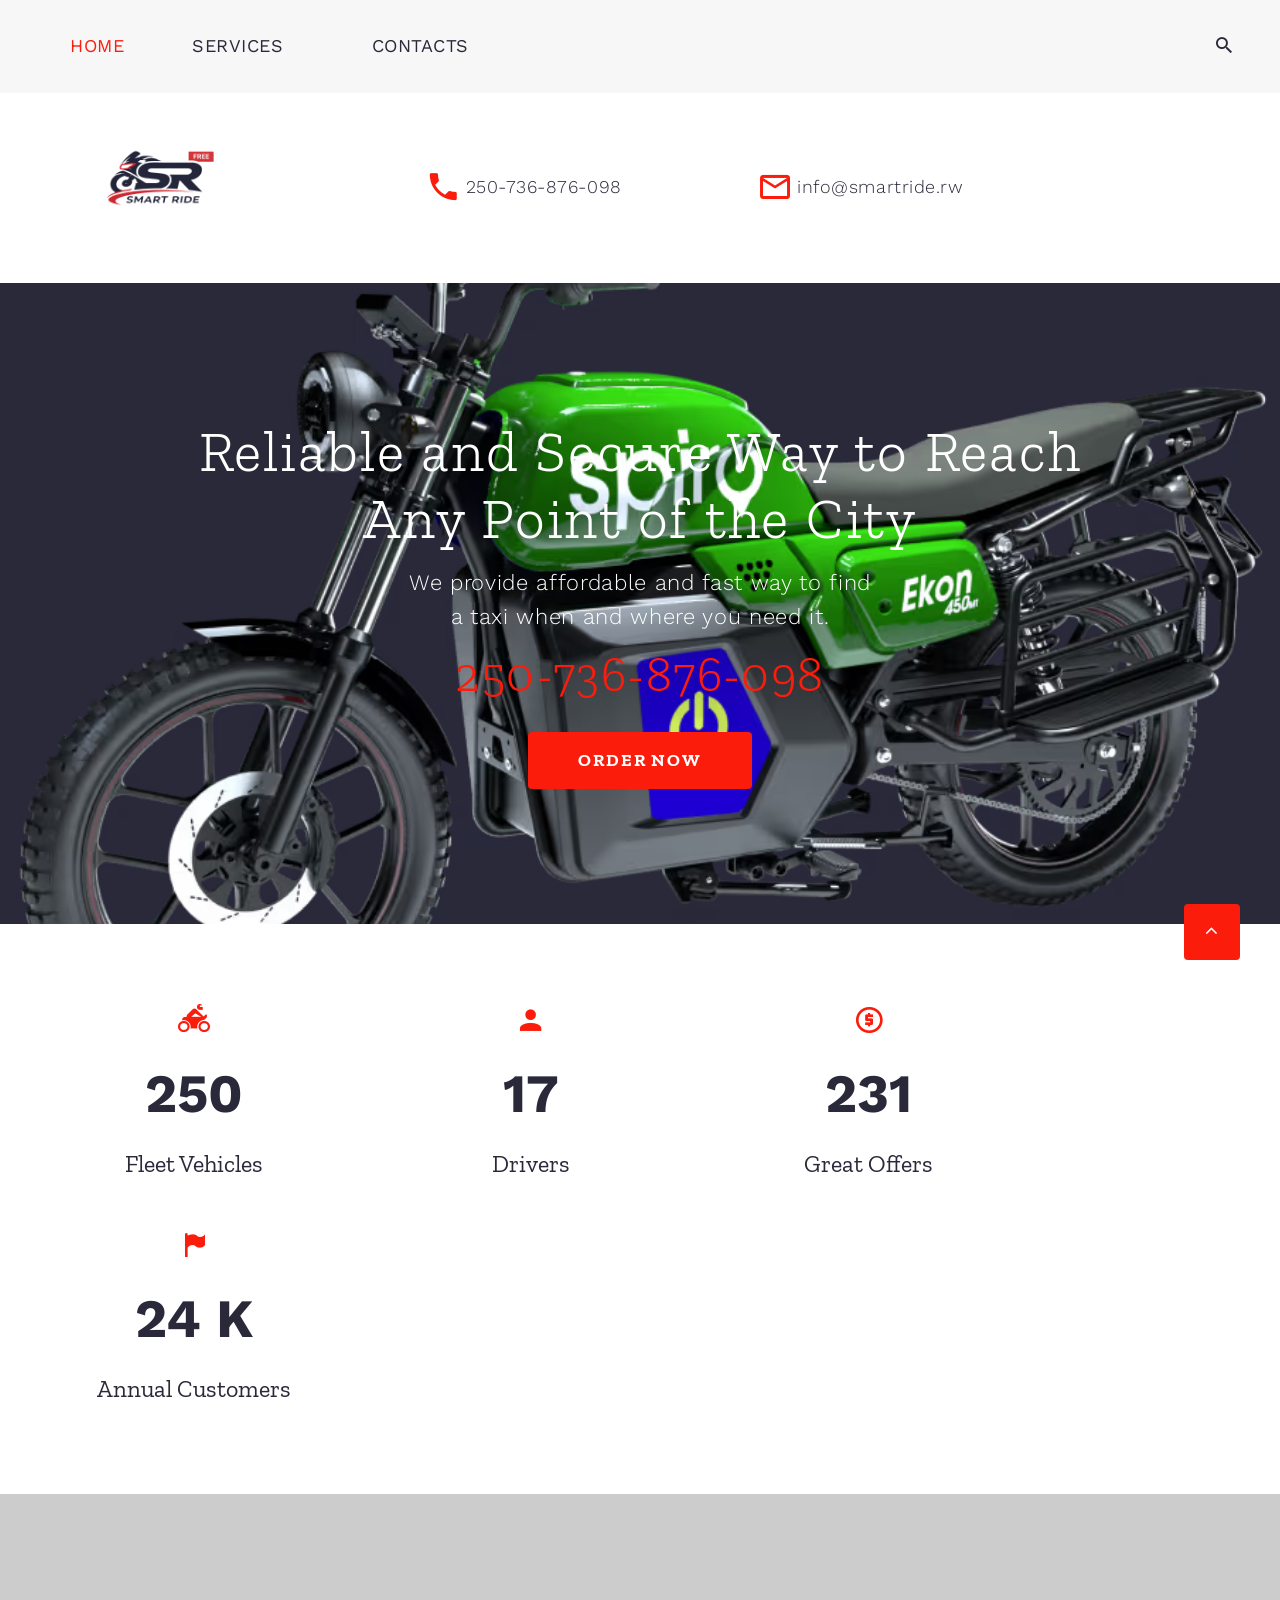
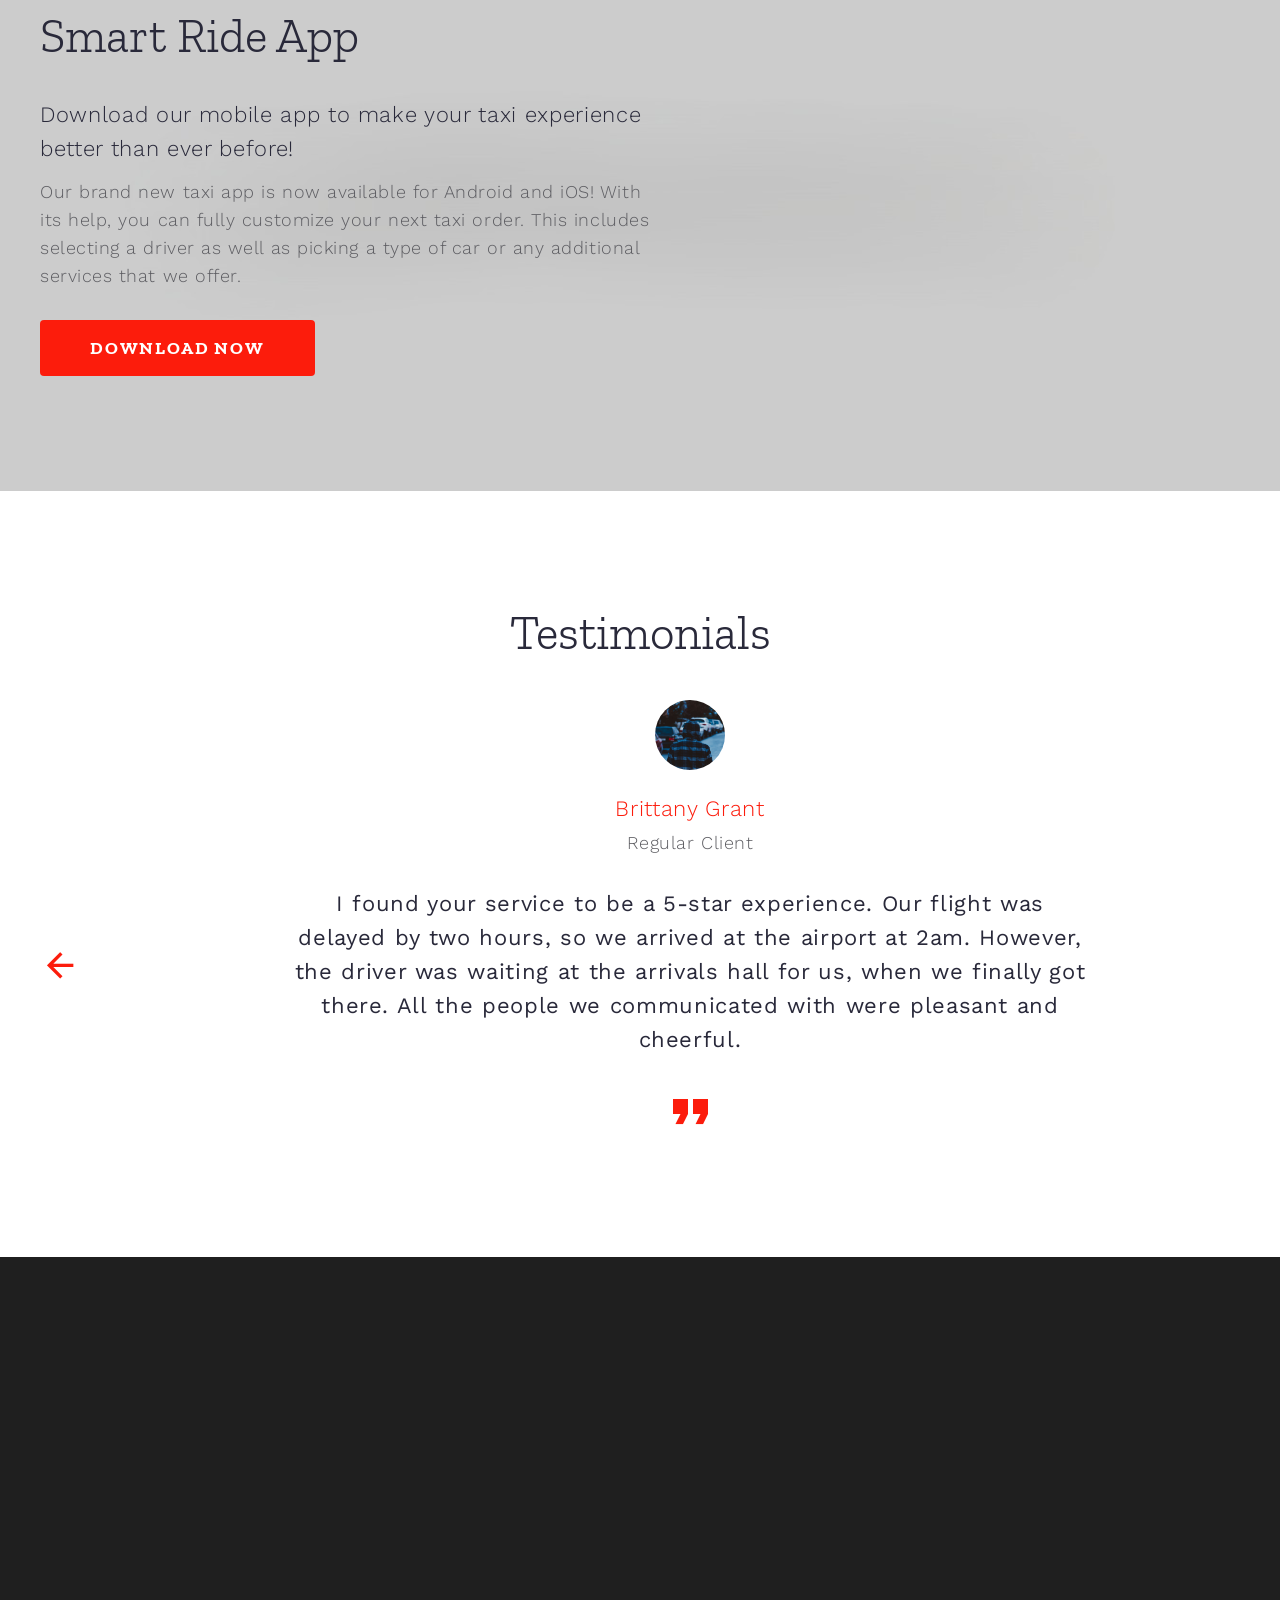
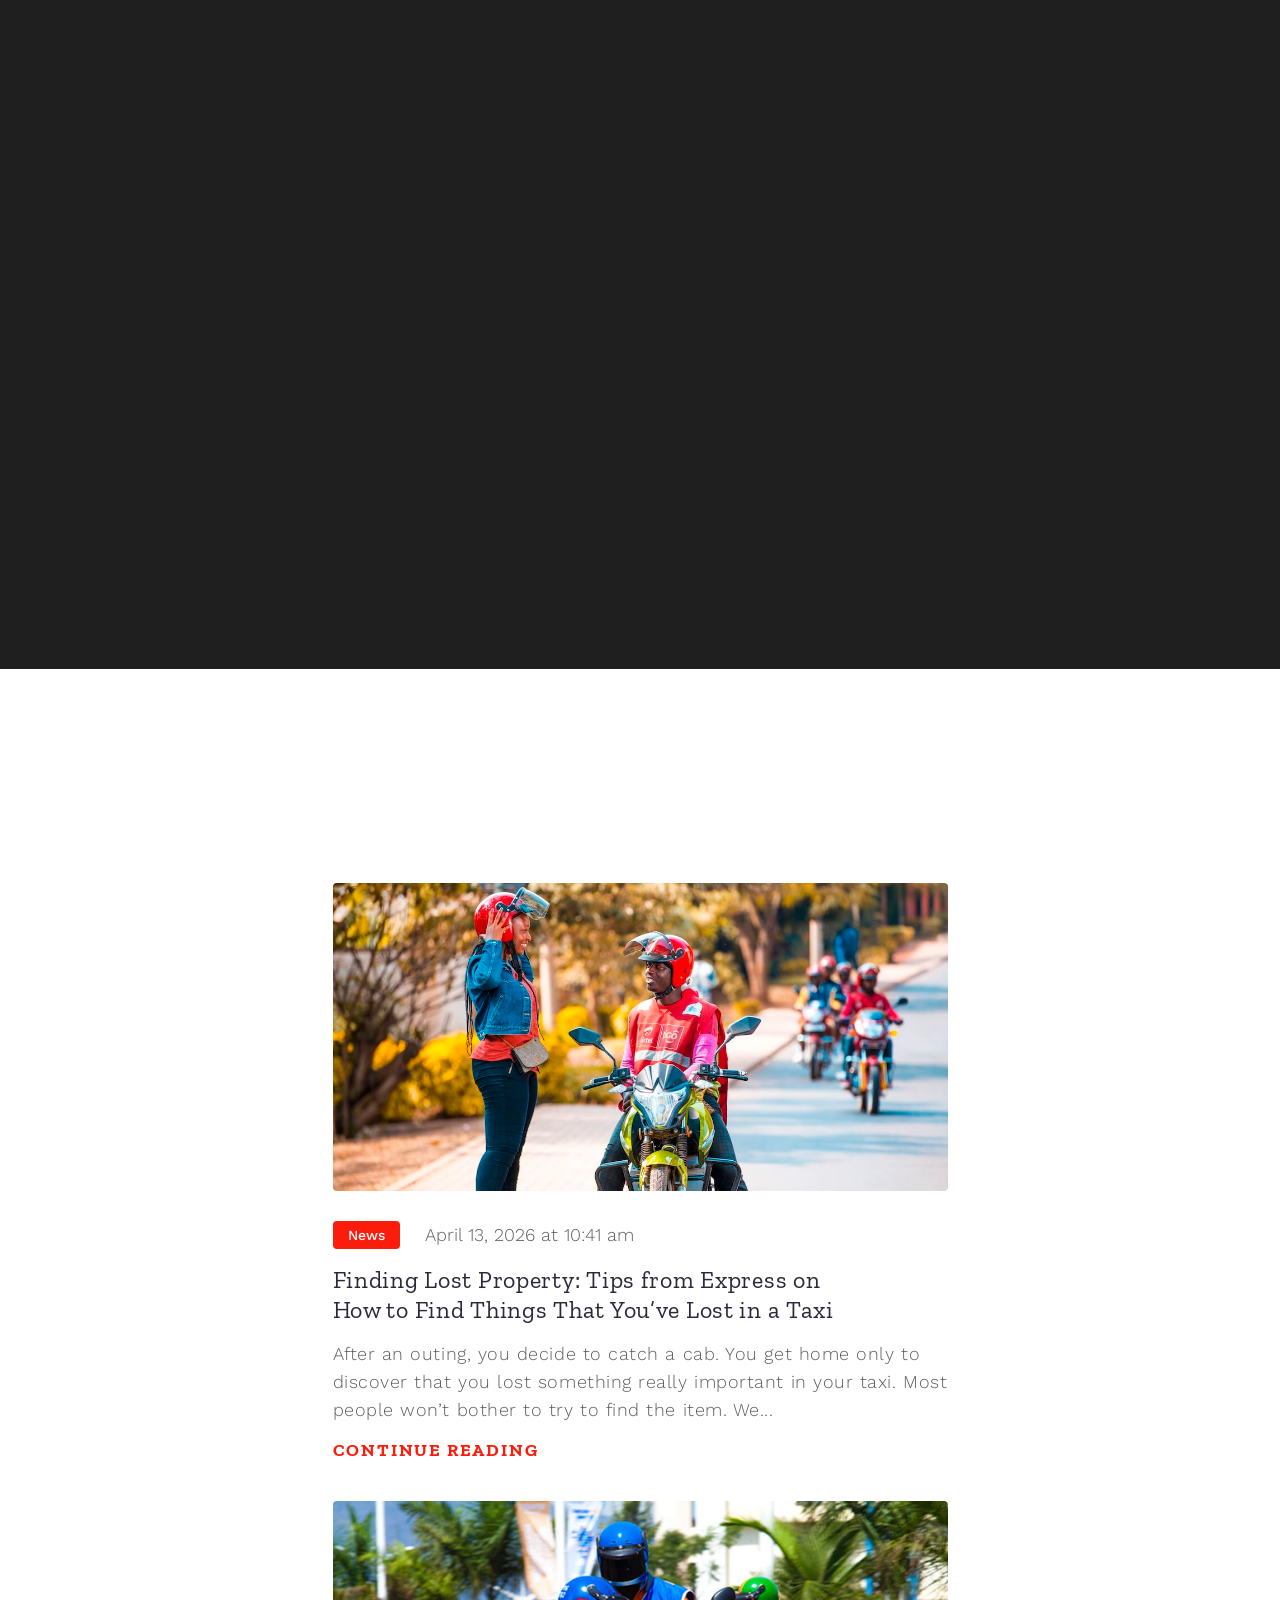
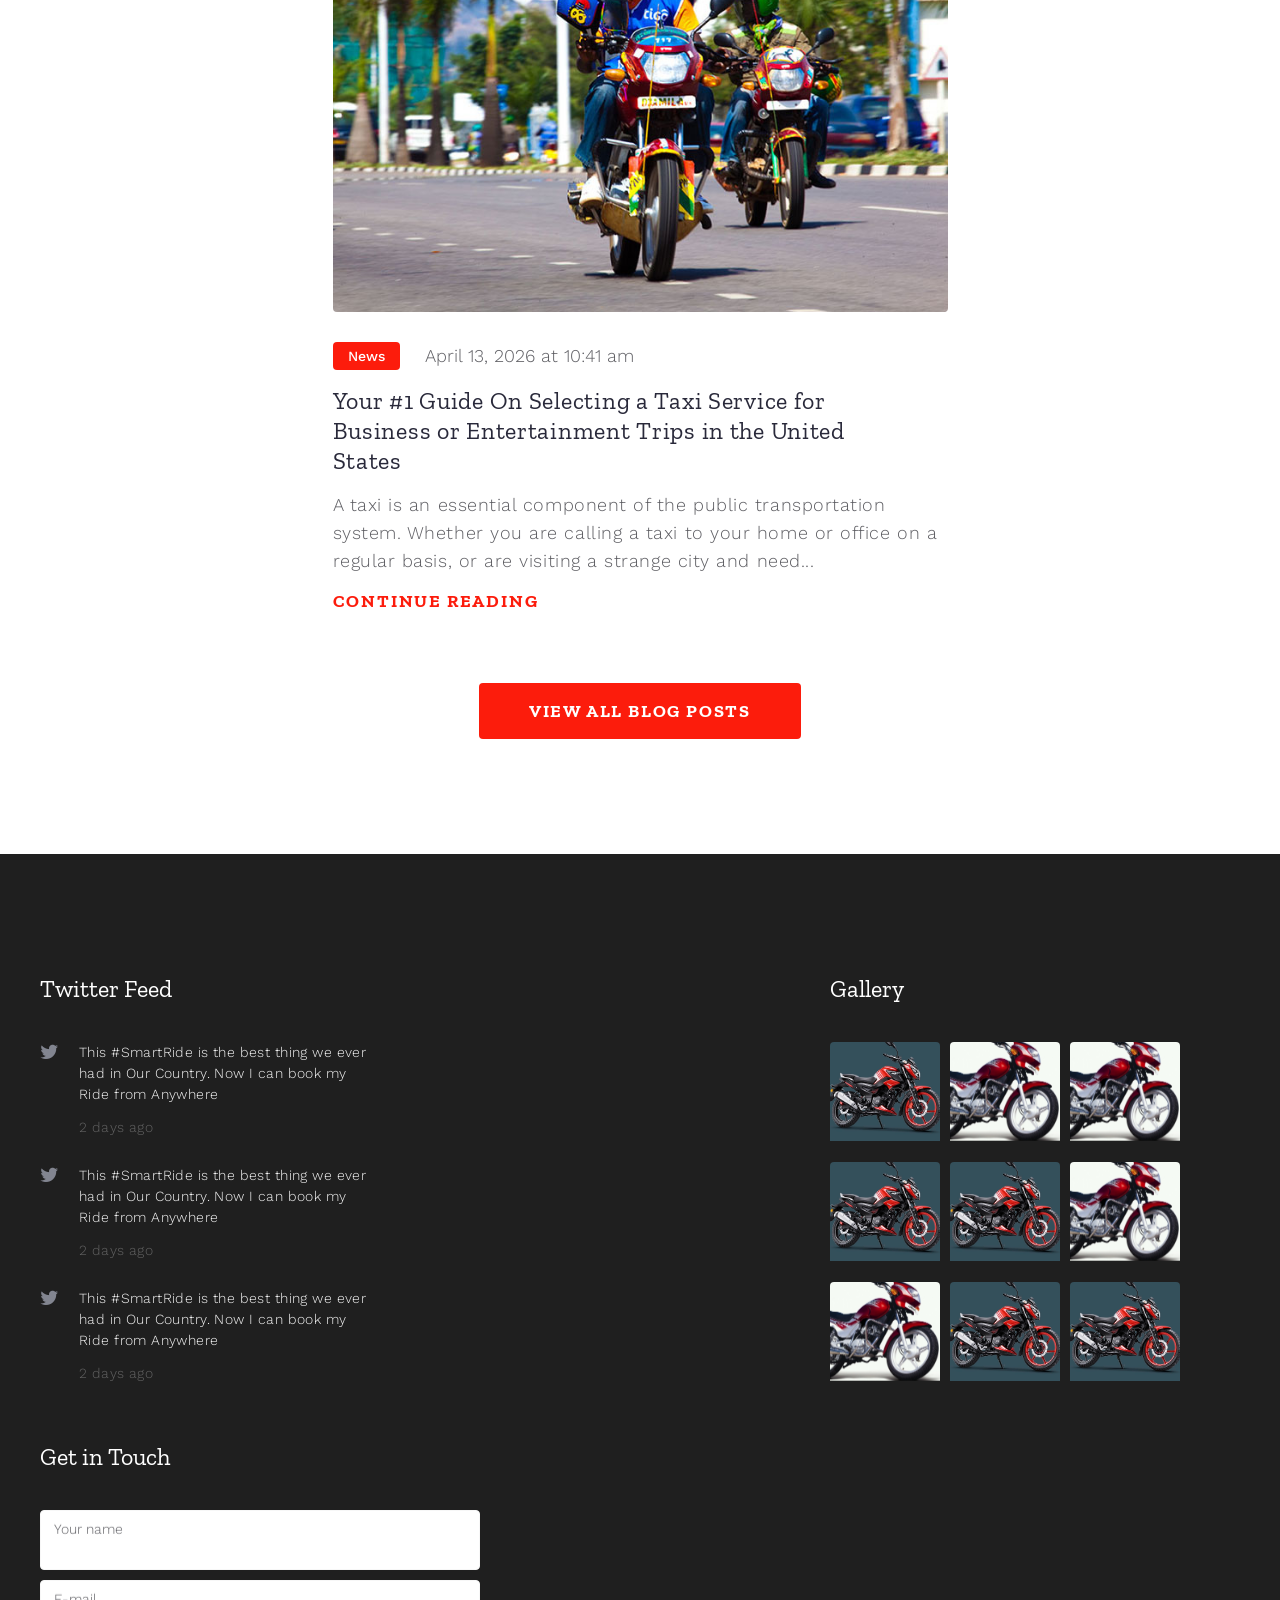
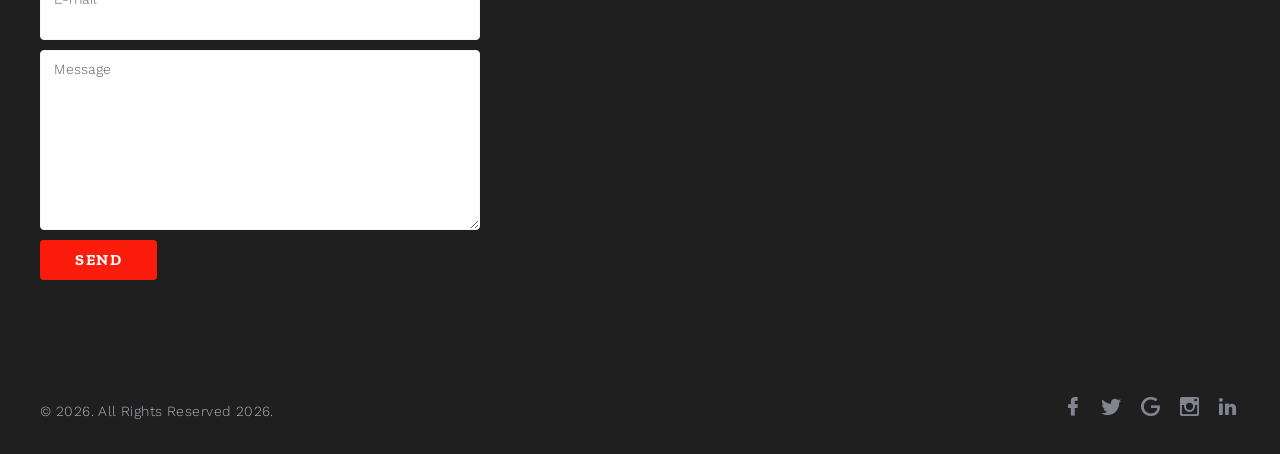
==== commit 1f2aec8d: "Debugging the code" ====
--- a/index.html
+++ b/index.html
@@ -62,8 +62,6 @@
       </div>
     </div>
     <div class="page">
-      <!-- Page Header<a class="banner banner-top" href="https://www..com/website-templates/monstroid2.html" target="_blank"><img src="images/monstroid_02.jpg" alt="" height="0"/></a> -->
-      <!-- Page Header-->
       <header class="page-header">
         <!-- RD Navbar-->
         <div class="rd-navbar-wrap">
